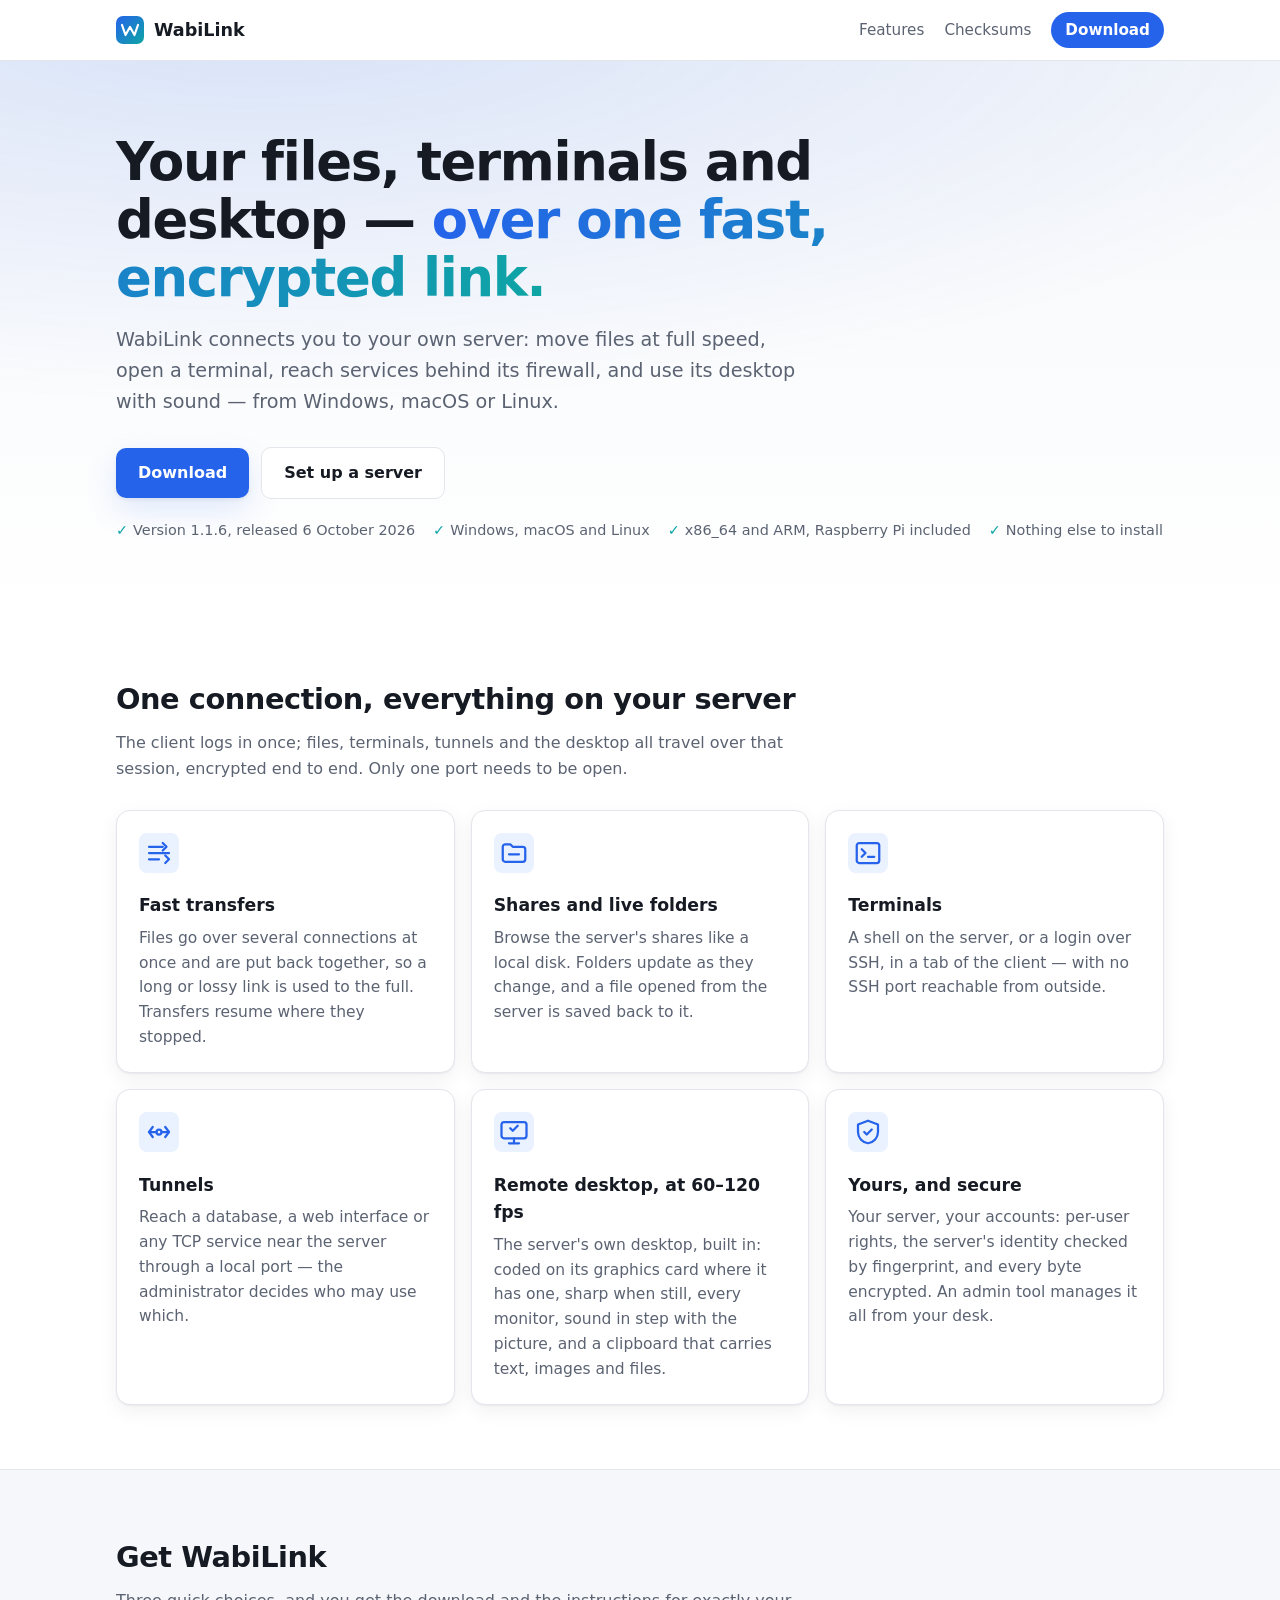
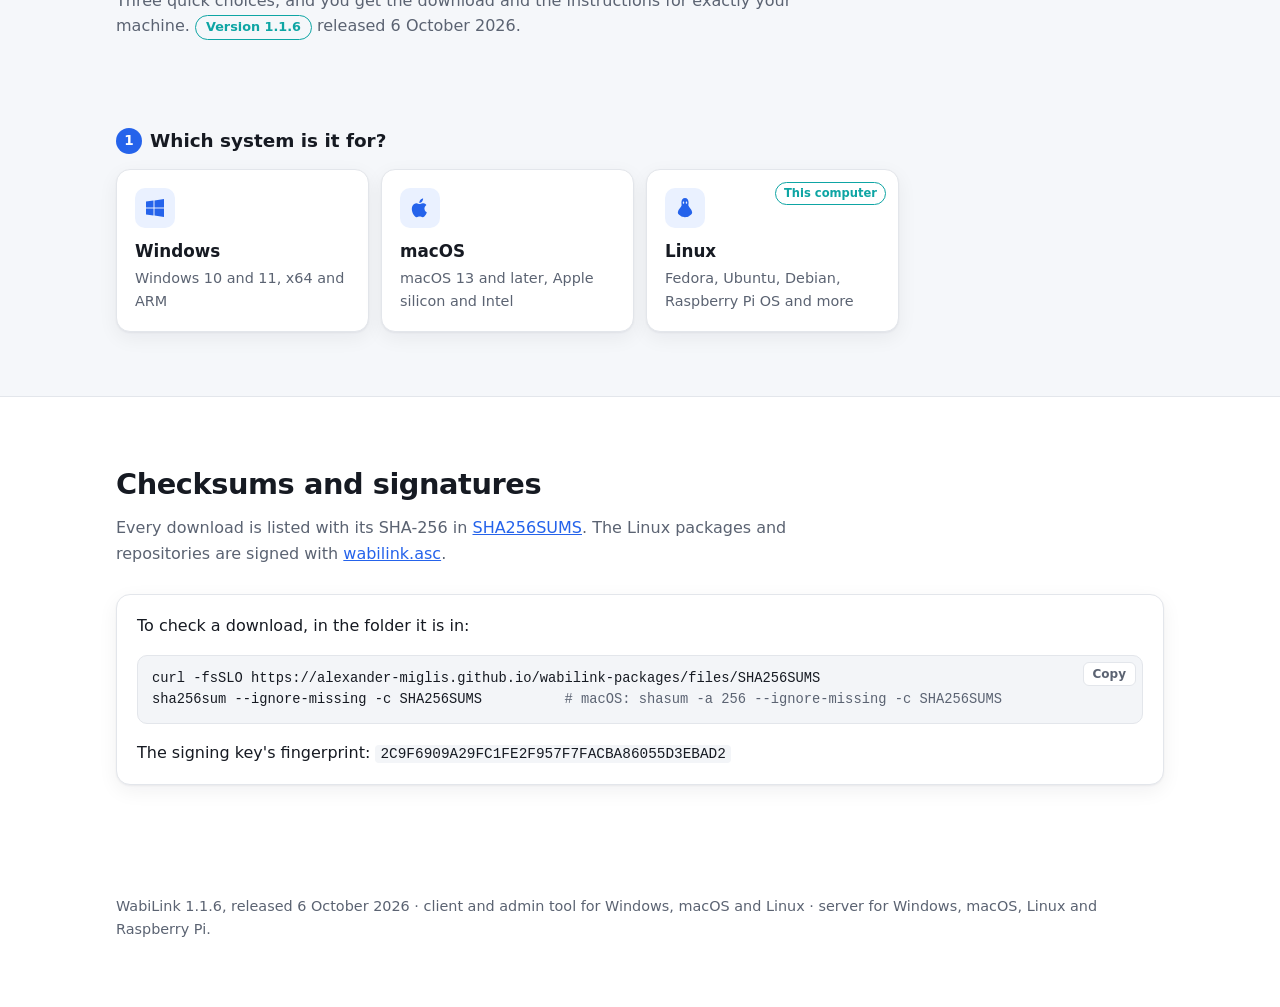
==== index.html @ 0d816e2f "wabilink-server 1.1.6" ====
<!doctype html>
<html lang="en">
<head>
<meta charset="utf-8">
<meta name="viewport" content="width=device-width, initial-scale=1">
<title>WabiLink</title>
<meta name="description" content="WabiLink: your files, terminals, tunnels and desktop, over one fast, encrypted connection. Client and server for Windows, macOS and Linux.">
<style>
  :root {
    --bg: #ffffff; --bg2: #f5f7fa; --fg: #161a22; --muted: #5b6372; --line: #e3e6eb;
    --card: #ffffff; --accent: #2563eb; --accent2: #0ea5a4; --accent-soft: #eaf1ff; --code: #f3f5f8; --off: #a3a9b4;
    --warn: #b45309; --warn-soft: #fff7e8;
    --shadow: 0 1px 2px rgba(16,24,40,.05), 0 6px 20px rgba(16,24,40,.06);
    --shadow-hi: 0 2px 4px rgba(16,24,40,.06), 0 12px 32px rgba(37,99,235,.14);
  }
  @media (prefers-color-scheme: dark) {
    :root:not([data-theme="light"]) {
      --bg: #0f1217; --bg2: #141820; --fg: #e8ebef; --muted: #98a1af; --line: #283039;
      --card: #171c24; --accent: #6ea2ff; --accent2: #3fd0c9; --accent-soft: #1a2638; --code: #1c222b; --off: #59616d;
      --warn: #f2b45a; --warn-soft: #2a2216;
      --shadow: 0 1px 2px rgba(0,0,0,.3), 0 6px 20px rgba(0,0,0,.25);
      --shadow-hi: 0 2px 4px rgba(0,0,0,.35), 0 12px 32px rgba(110,162,255,.16);
    }
  }
  :root[data-theme="dark"] {
    --bg: #0f1217; --bg2: #141820; --fg: #e8ebef; --muted: #98a1af; --line: #283039;
    --card: #171c24; --accent: #6ea2ff; --accent2: #3fd0c9; --accent-soft: #1a2638; --code: #1c222b; --off: #59616d;
    --warn: #f2b45a; --warn-soft: #2a2216;
    --shadow: 0 1px 2px rgba(0,0,0,.3), 0 6px 20px rgba(0,0,0,.25);
    --shadow-hi: 0 2px 4px rgba(0,0,0,.35), 0 12px 32px rgba(110,162,255,.16);
  }
  * { box-sizing: border-box; }
  [hidden] { display: none !important; }
  html { scroll-behavior: smooth; }
  body { background: var(--bg); color: var(--fg); margin: 0; font: 16px/1.6 system-ui, -apple-system, "Segoe UI", Roboto, sans-serif; }
  a { color: var(--accent); }
  .wrap { max-width: 1080px; margin: 0 auto; padding: 0 16px; }

  header.top { position: sticky; top: 0; z-index: 10; background: color-mix(in srgb, var(--bg) 88%, transparent); backdrop-filter: blur(10px); border-bottom: 1px solid var(--line); }
  header.top .wrap { display: flex; align-items: center; gap: 12px; height: 60px; }
  .brand { display: flex; align-items: center; gap: 10px; font-weight: 700; font-size: 1.1rem; color: var(--fg); text-decoration: none; }
  nav { margin-left: auto; display: flex; gap: 20px; font-size: .95rem; align-items: center; }
  nav a { color: var(--muted); text-decoration: none; }
  nav a:hover { color: var(--fg); }
  nav a.pill { color: #fff; background: var(--accent); padding: 6px 14px; border-radius: 999px; font-weight: 600; }

  .hero { padding: 72px 0 56px; background: radial-gradient(1200px 400px at 20% -10%, color-mix(in srgb, var(--accent) 14%, transparent), transparent), linear-gradient(180deg, var(--bg2), var(--bg)); }
  .hero h1 { font-size: clamp(2rem, 5vw, 3.3rem); line-height: 1.1; margin: 0 0 18px; letter-spacing: -0.025em; max-width: 800px; }
  .hero h1 em { font-style: normal; background: linear-gradient(90deg, var(--accent), var(--accent2)); -webkit-background-clip: text; background-clip: text; color: transparent; }
  .hero p.lead { font-size: 1.2rem; color: var(--muted); max-width: 680px; margin: 0 0 30px; }
  .cta { display: flex; flex-wrap: wrap; gap: 12px; align-items: center; }
  .button { display: inline-block; padding: 12px 22px; border-radius: 10px; font-weight: 600; text-decoration: none; border: 0; font-size: 1rem; cursor: pointer; }
  .button.primary { background: var(--accent); color: #fff; box-shadow: var(--shadow-hi); }
  .button.ghost { border: 1px solid var(--line); color: var(--fg); background: var(--card); }
  .meta { color: var(--muted); font-size: .9rem; margin-top: 20px; display: flex; flex-wrap: wrap; gap: 6px 18px; }
  .meta span::before { content: "✓ "; color: var(--accent2); font-weight: 700; }

  section { padding: 64px 0; }
  section h2 { font-size: 1.8rem; margin: 0 0 8px; letter-spacing: -0.015em; }
  section p.sub { color: var(--muted); margin: 0 0 28px; max-width: 720px; }

  .features { display: grid; grid-template-columns: repeat(auto-fill, minmax(min(300px, 100%), 1fr)); gap: 16px; }
  .feature { background: var(--card); border: 1px solid var(--line); border-radius: 14px; padding: 22px; box-shadow: var(--shadow); min-width: 0; }
  .feature svg { width: 30px; height: 30px; stroke: var(--accent); fill: none; stroke-width: 1.8; stroke-linecap: round; stroke-linejoin: round; padding: 5px; border-radius: 8px; background: var(--accent-soft); box-sizing: content-box; }
  .feature h3 { margin: 12px 0 6px; font-size: 1.08rem; }
  .feature p { margin: 0; color: var(--muted); font-size: .97rem; }

  /* ── the guide: choose, choose, choose, then the steps ── */
  #get { background: var(--bg2); border-top: 1px solid var(--line); border-bottom: 1px solid var(--line); }
  .crumbs { display: flex; flex-wrap: wrap; align-items: center; gap: 8px; margin: 0 0 22px; min-height: 36px; }
  .crumb { display: inline-flex; align-items: center; gap: 6px; padding: 6px 12px; border-radius: 999px; background: var(--card); border: 1px solid var(--line); font-size: .92rem; font-weight: 600; color: var(--fg); cursor: pointer; }
  .crumb:hover { border-color: var(--accent); }
  .crumb small { color: var(--muted); font-weight: 400; }
  .crumbs .sep { color: var(--off); }
  .crumbs .reset { margin-left: auto; font-size: .88rem; color: var(--muted); background: none; border: 0; cursor: pointer; text-decoration: underline; }

  .stage h3.ask { font-size: 1.15rem; margin: 0 0 14px; }
  .stage h3.ask .n { display: inline-grid; place-items: center; width: 26px; height: 26px; margin-right: 8px; border-radius: 50%; background: var(--accent); color: #fff; font-size: .85rem; vertical-align: 2px; }
  .choices { display: grid; grid-template-columns: repeat(auto-fill, minmax(min(220px, 100%), 1fr)); gap: 12px; }
  .choice { position: relative; text-align: left; background: var(--card); border: 1.5px solid var(--line); border-radius: 14px; padding: 18px; cursor: pointer; color: var(--fg); font: inherit; box-shadow: var(--shadow); transition: border-color .15s, box-shadow .15s, transform .15s; min-width: 0; }
  .choice:hover, .choice:focus-visible { border-color: var(--accent); box-shadow: var(--shadow-hi); transform: translateY(-1px); outline: none; }
  .choice .icon { width: 40px; height: 40px; display: grid; place-items: center; border-radius: 10px; background: var(--accent-soft); margin-bottom: 10px; }
  .choice .icon svg { width: 24px; height: 24px; fill: var(--accent); }
  .choice .icon svg.line { fill: none; stroke: var(--accent); stroke-width: 1.8; stroke-linecap: round; stroke-linejoin: round; }
  .choice .icon b { font-size: .95rem; color: var(--accent); letter-spacing: -.02em; }
  .choice strong { display: block; font-size: 1.05rem; }
  .choice span.d { display: block; color: var(--muted); font-size: .9rem; margin-top: 2px; }
  .choice .badge { position: absolute; top: 12px; right: 12px; font-size: .72rem; font-weight: 700; color: var(--accent2); border: 1px solid var(--accent2); border-radius: 999px; padding: 1px 8px; }

  .guide { display: none; }
  .guide.shown { display: block; }
  .guide > .head { display: flex; flex-wrap: wrap; align-items: baseline; gap: 6px 14px; margin: 0 0 6px; }
  .guide > .head h3 { font-size: 1.45rem; margin: 0; letter-spacing: -.01em; }
  .version { display: inline-block; font-size: .8rem; font-weight: 700; color: var(--accent2); border: 1px solid var(--accent2); border-radius: 999px; padding: 1px 10px; }
  .guide > p.intro { color: var(--muted); margin: 0 0 22px; max-width: 760px; }
  ol.steps { list-style: none; margin: 0; padding: 0; counter-reset: step; }
  ol.steps > li { position: relative; counter-increment: step; padding: 0 0 26px 52px; min-width: 0; }
  ol.steps > li::before { content: counter(step); position: absolute; left: 0; top: 0; width: 34px; height: 34px; border-radius: 50%; display: grid; place-items: center; font-weight: 700; color: var(--accent); background: var(--card); border: 2px solid var(--accent); }
  ol.steps > li::after { content: ""; position: absolute; left: 16px; top: 38px; bottom: 4px; width: 2px; background: var(--line); }
  ol.steps > li:last-child::after { display: none; }
  ol.steps h4 { margin: 4px 0 6px; font-size: 1.07rem; }
  ol.steps p { margin: 6px 0; }
  ol.steps ul { margin: 6px 0; padding-left: 20px; }
  ol.steps .optional { font-size: .78rem; font-weight: 600; color: var(--muted); border: 1px solid var(--line); border-radius: 999px; padding: 1px 8px; margin-left: 6px; vertical-align: 2px; }
  .card { background: var(--card); border: 1px solid var(--line); border-radius: 14px; padding: 18px 20px; box-shadow: var(--shadow); min-width: 0; }

  .buttons { display: flex; flex-wrap: wrap; gap: 8px; margin: 10px 0 4px; }
  .dl { display: inline-flex; align-items: baseline; gap: 6px; padding: 9px 16px; border-radius: 10px; background: var(--accent); border: 1px solid var(--accent); color: #fff; text-decoration: none; font-size: .95rem; font-weight: 600; }
  .dl::before { content: "↓"; font-weight: 700; }
  .dl:hover { filter: brightness(1.08); }
  .dl small { font-weight: 400; opacity: .85; }
  .dl.off { background: none; border-color: var(--line); color: var(--off); cursor: default; }
  .dl.off::before { content: ""; }
  .dl.off:hover { filter: none; }

  .codebox { position: relative; }
  pre { background: var(--code); border: 1px solid var(--line); border-radius: 10px; padding: 12px 14px; padding-right: 64px; overflow-x: auto; font-size: .86rem; line-height: 1.55; margin: 8px 0; }
  pre .c { color: var(--muted); }
  .copy { position: absolute; top: 7px; right: 7px; font: 600 .75rem system-ui, sans-serif; padding: 4px 9px; border-radius: 6px; border: 1px solid var(--line); background: var(--card); color: var(--muted); cursor: pointer; }
  .copy:hover { color: var(--fg); border-color: var(--accent); }
  code { font-family: ui-monospace, "Cascadia Mono", Menlo, Consolas, monospace; }
  p code, li code, td code { background: var(--code); padding: 1px 5px; border-radius: 4px; font-size: .9em; }
  .tip, .warn { border-radius: 10px; padding: 10px 14px; font-size: .93rem; margin: 10px 0; }
  .tip { background: var(--accent-soft); border: 1px solid color-mix(in srgb, var(--accent) 30%, transparent); }
  .warn { background: var(--warn-soft); border: 1px solid color-mix(in srgb, var(--warn) 35%, transparent); }
  .warn strong { color: var(--warn); }
  details { margin: 10px 0; border: 1px solid var(--line); border-radius: 10px; padding: 8px 14px; background: var(--card); }
  details[open] { padding-bottom: 12px; }
  summary { cursor: pointer; font-weight: 600; }
  .kbd { font: 600 .82em system-ui, sans-serif; border: 1px solid var(--line); border-bottom-width: 2px; border-radius: 5px; padding: 0 5px; background: var(--card); }
  .after { display: grid; grid-template-columns: repeat(auto-fit, minmax(min(280px, 100%), 1fr)); gap: 14px; margin-top: 8px; }
  .after h4 { margin: 0 0 6px; }

  footer { padding: 32px 0 52px; color: var(--muted); font-size: .9rem; }
  footer code { word-break: break-all; }
  @media (max-width: 640px) {
    nav a:not(.pill) { display: none; }
    .hero { padding: 44px 0 36px; }
    section { padding: 44px 0; }
    ol.steps > li { padding-left: 44px; }
  }
</style>
</head>
<body>

<header class="top">
  <div class="wrap">
    <a class="brand" href="#">
      <svg width="28" height="28" viewBox="0 0 28 28" aria-hidden="true"><defs><linearGradient id="g" x1="0" y1="0" x2="1" y2="1"><stop offset="0" stop-color="#2563eb"/><stop offset="1" stop-color="#0ea5a4"/></linearGradient></defs><rect width="28" height="28" rx="7" fill="url(#g)"/><path d="M6 9l3.5 10L14 11l4.5 8L22 9" fill="none" stroke="#fff" stroke-width="2.2" stroke-linecap="round" stroke-linejoin="round"/></svg>
      WabiLink
    </a>
    <nav>
      <a href="#features">Features</a>
      <a href="#verify">Checksums</a>
      <a class="pill" href="#get">Download</a>
    </nav>
  </div>
</header>

<div class="hero">
  <div class="wrap">
    <h1>Your files, terminals and desktop &mdash; <em>over one fast, encrypted link.</em></h1>
    <p class="lead">WabiLink connects you to your own server: move files at full speed, open a terminal,
      reach services behind its firewall, and use its desktop with sound &mdash; from Windows, macOS or Linux.</p>
    <div class="cta">
      <a class="button primary" href="#get" id="hero-get">Download</a>
      <a class="button ghost" href="#get" data-pick-role="server">Set up a server</a>
    </div>
    <p class="meta"><span>Version 1.1.6, released 6 October 2026</span><span>Windows, macOS and Linux</span><span>x86_64 and ARM, Raspberry Pi included</span><span>Nothing else to install</span></p>
  </div>
</div>

<section id="features">
  <div class="wrap">
    <h2>One connection, everything on your server</h2>
    <p class="sub">The client logs in once; files, terminals, tunnels and the desktop all travel over that
      session, encrypted end to end. Only one port needs to be open.</p>
    <div class="features">
      <div class="feature">
        <svg viewBox="0 0 24 24"><path d="M4 7h11M4 12h16M4 17h8"/><path d="M15 4l3 3-3 3M17 14l3 3-3 3"/></svg>
        <h3>Fast transfers</h3>
        <p>Files go over several connections at once and are put back together, so a long or lossy link is
          used to the full. Transfers resume where they stopped.</p>
      </div>
      <div class="feature">
        <svg viewBox="0 0 24 24"><path d="M3 7a2 2 0 0 1 2-2h4l2 2h8a2 2 0 0 1 2 2v8a2 2 0 0 1-2 2H5a2 2 0 0 1-2-2z"/><path d="M8 13h8"/></svg>
        <h3>Shares and live folders</h3>
        <p>Browse the server's shares like a local disk. Folders update as they change, and a file opened from
          the server is saved back to it.</p>
      </div>
      <div class="feature">
        <svg viewBox="0 0 24 24"><rect x="3" y="4" width="18" height="16" rx="2"/><path d="M7 9l3 3-3 3M12 15h5"/></svg>
        <h3>Terminals</h3>
        <p>A shell on the server, or a login over SSH, in a tab of the client &mdash; with no SSH port reachable from
          outside.</p>
      </div>
      <div class="feature">
        <svg viewBox="0 0 24 24"><path d="M4 12h6M14 12h6"/><circle cx="12" cy="12" r="2"/><path d="M7 8l-3 4 3 4M17 8l3 4-3 4"/></svg>
        <h3>Tunnels</h3>
        <p>Reach a database, a web interface or any TCP service near the server through a local port &mdash; the
          administrator decides who may use which.</p>
      </div>
      <div class="feature">
        <svg viewBox="0 0 24 24"><rect x="2" y="4" width="20" height="13" rx="2"/><path d="M8 21h8M12 17v4"/><path d="M9 9l2 2 4-4"/></svg>
        <h3>Remote desktop, at 60&ndash;120 fps</h3>
        <p>The server's own desktop, built in: coded on its graphics card where it has one, sharp when still,
          every monitor, sound in step with the picture, and a clipboard that carries text, images and files.</p>
      </div>
      <div class="feature">
        <svg viewBox="0 0 24 24"><path d="M12 3l8 3v6c0 4.5-3.4 8.3-8 9-4.6-.7-8-4.5-8-9V6z"/><path d="M9 12l2 2 4-4"/></svg>
        <h3>Yours, and secure</h3>
        <p>Your server, your accounts: per-user rights, the server's identity checked by fingerprint, and every
          byte encrypted. An admin tool manages it all from your desk.</p>
      </div>
    </div>
  </div>
</section>

<section id="get">
  <div class="wrap">
    <h2>Get WabiLink</h2>
    <p class="sub">Three quick choices, and you get the download and the instructions for exactly your machine.
      <span class="version">Version 1.1.6</span> released 6 October 2026.</p>

    <div class="crumbs" id="crumbs" aria-live="polite"></div>

    <!-- 1 · the system -->
    <div class="stage" id="stage-os">
      <h3 class="ask"><span class="n">1</span>Which system is it for?</h3>
      <div class="choices">
        <button class="choice" data-os="windows">
          <span class="icon"><svg viewBox="0 0 24 24" aria-hidden="true"><path d="M3 5.5l7.5-1v7H3zM11.5 4.4L21 3v8.5h-9.5zM3 12.5h7.5v7l-7.5-1zM11.5 12.5H21V21l-9.5-1.4z"/></svg></span>
          <strong>Windows</strong><span class="d">Windows 10 and 11, x64 and ARM</span>
        </button>
        <button class="choice" data-os="macos">
          <span class="icon"><svg viewBox="0 0 24 24" aria-hidden="true"><path d="M16.4 12.6c0-2.4 2-3.5 2-3.6-1.1-1.6-2.8-1.8-3.4-1.8-1.4-.2-2.8.9-3.5.9s-1.8-.8-3-.8C6.9 7.3 5.4 8.2 4.6 9.7c-1.6 2.8-.4 7 1.2 9.3.8 1.1 1.7 2.4 2.9 2.3 1.2 0 1.6-.7 3-.7s1.8.7 3 .7c1.3 0 2.1-1.1 2.8-2.3.9-1.3 1.3-2.6 1.3-2.6s-2.4-1-2.4-3.8zM14.1 5.6c.6-.8 1.1-1.9 1-3-.9 0-2.1.6-2.7 1.4-.6.7-1.1 1.8-1 2.9 1 .1 2.1-.5 2.7-1.3z"/></svg></span>
          <strong>macOS</strong><span class="d">macOS 13 and later, Apple silicon and Intel</span>
        </button>
        <button class="choice" data-os="linux">
          <span class="icon"><svg viewBox="0 0 24 24" aria-hidden="true"><path d="M12 2c-2.2 0-3.6 1.9-3.6 4.6 0 1.4.4 2.3.1 3.2-.5 1.4-3.2 3.6-3.6 6.3-.2 1.4.5 2.3 1.2 2.6.8.3 1.3.9 2.1 1.6.9.8 2.2.9 3.8.9s2.9-.1 3.8-.9c.8-.7 1.3-1.3 2.1-1.6.7-.3 1.4-1.2 1.2-2.6-.4-2.7-3.1-4.9-3.6-6.3-.3-.9.1-1.8.1-3.2C15.6 3.9 14.2 2 12 2zm-1.5 3.6c.4 0 .7.5.7 1.1s-.3 1.1-.7 1.1-.7-.5-.7-1.1.3-1.1.7-1.1zm3 0c.4 0 .7.5.7 1.1s-.3 1.1-.7 1.1-.7-.5-.7-1.1.3-1.1.7-1.1z"/></svg></span>
          <strong>Linux</strong><span class="d">Fedora, Ubuntu, Debian, Raspberry Pi OS and more</span>
        </button>
      </div>
    </div>

    <!-- 2 · the distribution (Linux) -->
    <div class="stage" id="stage-distro" hidden>
      <h3 class="ask"><span class="n">2</span>Which distribution?</h3>
      <div class="choices">
        <button class="choice" data-distro="fedora"><span class="icon"><b>Fe</b></span><strong>Fedora</strong><span class="d">Current releases</span></button>
        <button class="choice" data-distro="rhel"><span class="icon"><b>EL</b></span><strong>RHEL, Rocky, AlmaLinux</strong><span class="d">9 and 10</span></button>
        <button class="choice" data-distro="ubuntu"><span class="icon"><b>Ub</b></span><strong>Ubuntu</strong><span class="d">24.04 and later</span></button>
        <button class="choice" data-distro="debian"><span class="icon"><b>De</b></span><strong>Debian</strong><span class="d">12 and later</span></button>
        <button class="choice" data-distro="raspi"><span class="icon"><b>Pi</b></span><strong>Raspberry Pi OS</strong><span class="d">12 and later, 64- or 32-bit</span></button>
        <button class="choice" data-distro="arch"><span class="icon"><b>Ar</b></span><strong>Arch Linux</strong><span class="d">And Manjaro, EndeavourOS</span></button>
        <button class="choice" data-distro="opensuse"><span class="icon"><b>Su</b></span><strong>openSUSE</strong><span class="d">Tumbleweed, Leap</span></button>
        <button class="choice" data-distro="other"><span class="icon"><b>&hellip;</b></span><strong>Something else</strong><span class="d">Any with glibc, OpenSSL 3 and systemd</span></button>
      </div>
    </div>

    <!-- 3 · what for -->
    <div class="stage" id="stage-role" hidden>
      <h3 class="ask"><span class="n" id="role-n">2</span>What do you want to install?</h3>
      <div class="choices">
        <button class="choice" data-role="client">
          <span class="icon"><svg class="line" viewBox="0 0 24 24"><rect x="3" y="4" width="18" height="12" rx="2"/><path d="M8 20h8M12 16v4"/></svg></span>
          <strong>WabiLink</strong><span class="d">The app: connect to a server for files, terminals, tunnels and its desktop</span>
        </button>
        <button class="choice" data-role="server">
          <span class="icon"><svg class="line" viewBox="0 0 24 24"><rect x="4" y="3" width="16" height="7" rx="1.5"/><rect x="4" y="14" width="16" height="7" rx="1.5"/><path d="M8 6.5h.01M8 17.5h.01"/></svg></span>
          <strong>Server</strong><span class="d">Run on the machine you want to reach, as a service that starts at boot</span>
        </button>
        <button class="choice" data-role="admin">
          <span class="icon"><svg class="line" viewBox="0 0 24 24"><circle cx="12" cy="12" r="3"/><path d="M19.4 15a1.7 1.7 0 0 0 .3 1.8l.1.1a2 2 0 1 1-2.8 2.8l-.1-.1a1.7 1.7 0 0 0-1.8-.3 1.7 1.7 0 0 0-1 1.5V21a2 2 0 1 1-4 0v-.1a1.7 1.7 0 0 0-1.1-1.5 1.7 1.7 0 0 0-1.8.3l-.1.1a2 2 0 1 1-2.8-2.8l.1-.1a1.7 1.7 0 0 0 .3-1.8 1.7 1.7 0 0 0-1.5-1H3a2 2 0 1 1 0-4h.1a1.7 1.7 0 0 0 1.5-1.1 1.7 1.7 0 0 0-.3-1.8l-.1-.1a2 2 0 1 1 2.8-2.8l.1.1a1.7 1.7 0 0 0 1.8.3H9a1.7 1.7 0 0 0 1-1.5V3a2 2 0 1 1 4 0v.1a1.7 1.7 0 0 0 1 1.5 1.7 1.7 0 0 0 1.8-.3l.1-.1a2 2 0 1 1 2.8 2.8l-.1.1a1.7 1.7 0 0 0-.3 1.8V9a1.7 1.7 0 0 0 1.5 1H21a2 2 0 1 1 0 4h-.1a1.7 1.7 0 0 0-1.5 1z"/></svg></span>
          <strong>Admin tool</strong><span class="d">Manage a server's users, shares and settings from your desk</span>
        </button>
      </div>
    </div>

    <!-- ═══════════════════════ the guides ═══════════════════════ -->

    <!-- Windows · client -->
    <div class="guide" data-guide="windows/client">
      <div class="head"><h3>WabiLink for Windows</h3><span class="version">Version 1.1.6</span></div>
      <p class="intro">The app you connect with. It comes with everything it needs: no installer, nothing else to set up.</p>
      <ol class="steps">
        <li><h4>Download it</h4>
          <p>Most PCs are <strong>x64</strong>; take <strong>ARM64</strong> for a Snapdragon laptop or a Surface Pro X.</p>
          <div class="buttons"><a class="dl" href="files/wabilink-client-1.1.6-windows-x64.zip">x64 <small>1.1.6 · 74 MB</small></a> <a class="dl" href="files/wabilink-client-1.1.6-windows-arm64.zip">ARM64 <small>1.1.6 · 72 MB</small></a></div>
        </li>
        <li><h4>Unpack it</h4>
          <p>Right-click the downloaded <code>.zip</code> &rarr; <strong>Extract All&hellip;</strong>, and choose where it should
            live, for example <code>C:\Users\you\Apps</code>. Then open the <code>wabilink-client</code> folder and run
            <strong>WabiLink.exe</strong>.</p>
          <p>Right-click <strong>WabiLink.exe</strong> &rarr; <strong>Pin to Start</strong> to find it again.</p>
          <div class="warn"><strong>Windows protected your PC?</strong> WabiLink is not yet known to SmartScreen. Click
            <strong>More info</strong> &rarr; <strong>Run anyway</strong>. It asks only the first time.</div>
        </li>
        <li><h4>Connect</h4>
          <p>Click <strong>New profile</strong> and fill in the server's address (port <code>8009</code>), your account and
            password. The first time, WabiLink shows the server's fingerprint: compare it with what the server's
            administrator got from <code>wabilink-server identity</code>, and accept it.</p>
        </li>
        <li><h4>Video for the remote desktop <span class="optional">optional</span></h4>
          <p>The server's desktop is decoded on your graphics card with Windows' own decoders. For HEVC install
            Microsoft's <strong>HEVC Video Extensions</strong>, and on Windows 10 the free <strong>AV1 Video Extension</strong>,
            from the Microsoft Store. Without them, WabiLink picks a codec you do have.</p>
        </li>
      </ol>
      <div class="after">
        <div class="card"><h4>Updating</h4><p>Close WabiLink, unpack the new <code>.zip</code> over the old folder, and start it again. Your profiles are kept.</p></div>
        <div class="card"><h4>Removing</h4><p>Delete the folder. Profiles and settings are in <code>%LOCALAPPDATA%\WabiLink</code>.</p></div>
      </div>
    </div>

    <!-- Windows · admin -->
    <div class="guide" data-guide="windows/admin">
      <div class="head"><h3>WabiLink Admin for Windows</h3><span class="version">Version 1.1.6</span></div>
      <p class="intro">Manages a WabiLink server from your desk: users and their rights, shares, the remote desktop, and the server's settings.</p>
      <ol class="steps">
        <li><h4>Download it</h4>
          <p>Most PCs are <strong>x64</strong>; take <strong>ARM64</strong> for an ARM laptop.</p>
          <div class="buttons"><a class="dl" href="files/wabilink-admin-1.1.6-windows-x64.zip">x64 <small>1.1.6 · 72 MB</small></a> <a class="dl" href="files/wabilink-admin-1.1.6-windows-arm64.zip">ARM64 <small>1.1.6 · 70 MB</small></a></div>
        </li>
        <li><h4>Unpack it and start it</h4>
          <p>Right-click the <code>.zip</code> &rarr; <strong>Extract All&hellip;</strong>, open the <code>wabilink-admin</code>
            folder and run <strong>WabiLink Admin.exe</strong>. If SmartScreen warns: <strong>More info</strong> &rarr; <strong>Run anyway</strong>.</p>
        </li>
        <li><h4>Log in to a server</h4>
          <p>Use the server's address and its admin port, <code>8010</code>, with an <strong>administrator</strong> account &mdash;
            one created with <code>user add NAME --admin</code> on the server.</p>
          <div class="tip">The admin port should be open only to where you administer from. If you cannot reach it, check
            the server's firewall for TCP <code>8010</code>.</div>
        </li>
      </ol>
    </div>

    <!-- Windows · server -->
    <div class="guide" data-guide="windows/server">
      <div class="head"><h3>WabiLink Server for Windows</h3><span class="version">Version 1.1.6</span></div>
      <p class="intro">Runs as a Windows service: it starts with Windows, restarts if it stops, and shows this PC's own desktop to the people you allow.</p>
      <ol class="steps">
        <li><h4>Download it</h4>
          <div class="buttons"><a class="dl" href="files/wabilink-server-1.1.6-windows-x64.zip">x64 <small>1.1.6 · 37 MB</small></a> <a class="dl" href="files/wabilink-server-1.1.6-windows-arm64.zip">ARM64 <small>1.1.6 · 35 MB</small></a></div>
        </li>
        <li><h4>Unpack it where it will stay</h4>
          <p>The service runs from this folder, so put it somewhere permanent. Open <strong>PowerShell as administrator</strong>
            (<span class="kbd">Win</span>+<span class="kbd">X</span> &rarr; <strong>Terminal (Admin)</strong>) and run:</p>
          <pre><code>Get-Item $HOME\Downloads\wabilink-server-*-windows-*.zip | Unblock-File
Expand-Archive -Path $HOME\Downloads\wabilink-server-*-windows-*.zip -DestinationPath "C:\Program Files\WabiLink"
cd "C:\Program Files\WabiLink\wabilink-server"</code></pre>
        </li>
        <li><h4>Install and start the service</h4>
          <pre><code>.\wabilink-service install --start</code></pre>
          <p>It runs as LocalSystem; its data and logs are in <code>C:\ProgramData\WabiLink\Server</code>.
            <code>.\wabilink-service status</code> says whether it is running.</p>
        </li>
        <li><h4>Add yourself and a share</h4>
          <pre><code>.\wabilink-service user add $env:USERNAME --admin          <span class="c"># asks for a password, twice</span>
.\wabilink-service share add $env:USERNAME Files C:\Users\Public
.\wabilink-service identity                       <span class="c"># the fingerprint clients will be shown</span></code></pre>
          <p>Your WabiLink account is named as your Windows account, with a password of its own; <strong>Files</strong> is the PC's
            Public folder. Write down the fingerprint: you will compare it the first time you connect.</p>
        </li>
        <li><h4>Open the firewall</h4>
          <p>Clients connect on <code>8009</code>; the admin tool on <code>8010</code>, which this opens to your local network only:</p>
          <pre><code>New-NetFirewallRule -DisplayName "WabiLink" -Direction Inbound -Protocol TCP -LocalPort 8009 -Action Allow
New-NetFirewallRule -DisplayName "WabiLink Admin" -Direction Inbound -Protocol TCP -LocalPort 8010 -RemoteAddress LocalSubnet -Action Allow</code></pre>
        </li>
        <li><h4>This PC's desktop <span class="optional">optional</span></h4>
          <p>Let users see and use this PC's screen from WabiLink, in their session:</p>
          <pre><code>.\wabilink-service config set desktop-enabled yes
.\wabilink-service user desktop $env:USERNAME yes</code></pre>
          <p>That is all on Windows: with nobody logged in, the viewer shows the login screen. With a graphics card,
            the screen is coded on it.</p>
        </li>
      </ol>
      <div class="after">
        <div class="card"><h4>Updating</h4>
          <pre><code>.\wabilink-service stop
Expand-Archive -Path $HOME\Downloads\wabilink-server-*-windows-*.zip -DestinationPath "C:\Program Files\WabiLink" -Force
.\wabilink-service start</code></pre></div>
        <div class="card"><h4>Removing</h4>
          <pre><code>.\wabilink-service uninstall</code></pre>
          <p>The data in <code>C:\ProgramData\WabiLink\Server</code> is kept; delete it too to remove everything.</p></div>
      </div>
    </div>

    <!-- macOS · client -->
    <div class="guide" data-guide="macos/client">
      <div class="head"><h3>WabiLink for macOS</h3><span class="version">Version 1.1.6</span></div>
      <p class="intro">The app you connect with. One command downloads the right version for your Mac and puts it in Applications.</p>
      <div class="tip"><strong>You need:</strong> macOS 13 (Ventura) or later, and an administrator account on the Mac (the one you set it up with usually is).</div>
      <ol class="steps">
        <li><h4>Open Terminal</h4>
          <p>Press <span class="kbd">⌘</span>+<span class="kbd">Space</span>, type <strong>Terminal</strong> and press <span class="kbd">Return</span>.</p>
        </li>
        <li><h4>Copy this, paste it into Terminal, and press Return</h4>
          <pre><code>curl -fsSL https://alexander-miglis.github.io/wabilink-packages/install-macos.sh | bash -s client</code></pre>
          <p>It finds out whether your Mac has Apple silicon or Intel, downloads the newest WabiLink for it, checks it, and puts
            <strong>WabiLink</strong> in Applications. It says when it is done.</p>
        </li>
        <li><h4>Open WabiLink</h4>
          <p>Open <strong>Applications</strong> in Finder (or Launchpad) and double-click <strong>WabiLink</strong>.</p>
        </li>
        <li><h4>Connect</h4>
          <p>Click <strong>New profile</strong>: the server's address (port <code>8009</code>), your account and password. The first
            time, WabiLink shows the server's fingerprint: compare it with what the server's administrator got from
            <code>wabilink-server identity</code>, and accept it.</p>
        </li>
        <li><h4>AV1 video <span class="optional">optional</span></h4>
          <p>H.264 and HEVC are decoded by macOS itself. For AV1, the best codec for a slow link, install dav1d with
            <a href="https://brew.sh">Homebrew</a>:</p>
          <pre><code>brew install dav1d</code></pre>
        </li>
      </ol>
      <details><summary>Or download it yourself</summary>
        <p>Apple silicon (M1 and later) or Intel: Apple menu &rarr; <strong>About This Mac</strong>.</p>
        <div class="buttons"><a class="dl" href="files/wabilink-client-1.1.6-macos-arm64.zip">Apple silicon <small>1.1.6 · 48 MB</small></a> <a class="dl" href="files/wabilink-client-1.1.6-macos-x64.zip">Intel <small>1.1.6 · 50 MB</small></a></div>
        <p>Open the <code>.zip</code> (Safari may already have) and drag <strong>WabiLink</strong> into Applications. The first time,
          Control-click it &rarr; <strong>Open</strong> &rarr; <strong>Open</strong>; on macOS 15 and later, open it, then System Settings
          &rarr; <strong>Privacy &amp; Security</strong> &rarr; <strong>Open Anyway</strong>.</p>
      </details>
      <div class="after">
        <div class="card"><h4>Updating</h4><p>Quit WabiLink and paste the same command again. Your profiles are kept.</p>
          <pre><code>curl -fsSL https://alexander-miglis.github.io/wabilink-packages/install-macos.sh | bash -s client</code></pre></div>
        <div class="card"><h4>Removing</h4><p>Drag WabiLink from Applications to the Bin. Settings are in <code>~/Library/Application Support/WabiLink</code>.</p></div>
      </div>
    </div>

    <!-- macOS · admin -->
    <div class="guide" data-guide="macos/admin">
      <div class="head"><h3>WabiLink Admin for macOS</h3><span class="version">Version 1.1.6</span></div>
      <p class="intro">Manages a WabiLink server's users, shares and settings.</p>
      <div class="tip"><strong>You need:</strong> macOS 13 (Ventura) or later, and an administrator account on the Mac.</div>
      <ol class="steps">
        <li><h4>Open Terminal</h4>
          <p>Press <span class="kbd">⌘</span>+<span class="kbd">Space</span>, type <strong>Terminal</strong> and press <span class="kbd">Return</span>.</p>
        </li>
        <li><h4>Copy this, paste it into Terminal, and press Return</h4>
          <pre><code>curl -fsSL https://alexander-miglis.github.io/wabilink-packages/install-macos.sh | bash -s admin</code></pre>
          <p><strong>WabiLink Admin</strong> is then in Applications.</p>
        </li>
        <li><h4>Log in to a server</h4>
          <p>The server's address and admin port, <code>8010</code>, with an administrator account (<code>user add NAME --admin</code> on the server).</p>
        </li>
      </ol>
      <details><summary>Or download it yourself</summary>
        <div class="buttons"><a class="dl" href="files/wabilink-admin-1.1.6-macos-arm64.zip">Apple silicon <small>1.1.6 · 46 MB</small></a> <a class="dl" href="files/wabilink-admin-1.1.6-macos-x64.zip">Intel <small>1.1.6 · 48 MB</small></a></div>
        <p>Drag <strong>WabiLink Admin</strong> into Applications. The first time, Control-click it &rarr; <strong>Open</strong> &rarr;
          <strong>Open</strong> (on macOS 15: Privacy &amp; Security &rarr; <strong>Open Anyway</strong>).</p>
      </details>
    </div>

    <!-- macOS · server -->
    <div class="guide" data-guide="macos/server">
      <div class="head"><h3>WabiLink Server for macOS</h3><span class="version">Version 1.1.6</span></div>
      <p class="intro">Runs as a service: it starts when the Mac starts, before anyone logs in, and restarts if it stops. Copy each
        box into Terminal as it is - nothing in them needs changing.</p>
      <div class="tip"><strong>You need:</strong>
        <ul style="margin:6px 0 0">
          <li>macOS 13 (Ventura) or later, Apple silicon or Intel;</li>
          <li>an administrator account on the Mac: <code>sudo</code> asks for its password. Nothing shows as you type it - type it
            and press <span class="kbd">Return</span>;</li>
          <li>for others to reach it, the Mac on and awake: System Settings &rarr; <strong>Energy</strong> (or <strong>Battery</strong>
            &rarr; <strong>Options</strong>) &rarr; <strong>Prevent automatic sleeping when the display is off</strong>.</li>
        </ul>
      </div>
      <ol class="steps">
        <li><h4>Open Terminal</h4>
          <p>Press <span class="kbd">⌘</span>+<span class="kbd">Space</span>, type <strong>Terminal</strong> and press <span class="kbd">Return</span>.</p>
        </li>
        <li><h4>Install the server</h4>
          <pre><code>curl -fsSL https://alexander-miglis.github.io/wabilink-packages/install-macos.sh | sudo bash</code></pre>
          <p>It downloads the newest server for your Mac, checks it, installs it in <code>/usr/local/wabilink-server</code>, and starts it
            as a service. It ends with <em>"&hellip; is installed, running, and starts at every boot."</em></p>
        </li>
        <li><h4>Make yourself an account</h4>
          <p>Your WabiLink account, named as your Mac account, and an administrator. It asks for a password for it, twice - one for
            WabiLink, which may be different from the Mac's:</p>
          <pre><code>sudo wabilink-server user add "$USER" --admin</code></pre>
        </li>
        <li><h4>Share a folder</h4>
          <p>The Mac's shared folder, as <strong>Files</strong>:</p>
          <pre><code>sudo wabilink-server share add "$USER" Files /Users/Shared</code></pre>
          <details><summary>Sharing your Documents, Desktop or Downloads instead</summary>
            <p>macOS protects those folders: the server may read them only once allowed. System Settings &rarr;
              <strong>Privacy &amp; Security</strong> &rarr; <strong>Full Disk Access</strong> &rarr; <strong>+</strong>, press
              <span class="kbd">⌘</span>+<span class="kbd">Shift</span>+<span class="kbd">G</span>, paste
              <code>/usr/local/wabilink-server/wabilink-server</code>, and turn it on. Then, for example:</p>
            <pre><code>sudo wabilink-server share add "$USER" Documents "$HOME/Documents"</code></pre>
          </details>
        </li>
        <li><h4>Note the server's fingerprint</h4>
          <pre><code>sudo wabilink-server identity</code></pre>
          <p>The app shows it the first time it connects: it should be the same.</p>
        </li>
        <li><h4>Let other computers in</h4>
          <p>Only if the Mac's firewall is on (System Settings &rarr; <strong>Network</strong> &rarr; <strong>Firewall</strong>):
            <strong>Options&hellip;</strong> &rarr; <strong>+</strong>, <span class="kbd">⌘</span>+<span class="kbd">Shift</span>+<span class="kbd">G</span>,
            paste <code>/usr/local/wabilink-server/wabilink-server</code>, and set it to <strong>Allow incoming connections</strong>.</p>
          <p>Other computers connect to this Mac's address, which this shows:</p>
          <pre><code>ipconfig getifaddr en0 || ipconfig getifaddr en1</code></pre>
        </li>
        <li><h4>This Mac's desktop <span class="optional">optional</span></h4>
          <pre><code>sudo wabilink-server config set desktop-enabled yes
sudo wabilink-server user desktop "$USER" yes</code></pre>
          <p>Then allow it twice, once, in System Settings &rarr; <strong>Privacy &amp; Security</strong> - in each, <strong>+</strong>,
            <span class="kbd">⌘</span>+<span class="kbd">Shift</span>+<span class="kbd">G</span>, paste
            <code>/usr/local/wabilink-server/wabilink-server</code>, and turn it on:</p>
          <ul>
            <li><strong>Screen &amp; System Audio Recording</strong> &mdash; to show the screen;</li>
            <li><strong>Accessibility</strong> &mdash; for the keyboard and the pointer.</li>
          </ul>
          <p>macOS may ask by itself the first time someone connects. After an update it may need turning on again.</p>
        </li>
      </ol>
      <div class="after">
        <div class="card"><h4>Updating</h4><p>The same command again: the newest version, the accounts and shares kept.</p>
          <pre><code>curl -fsSL https://alexander-miglis.github.io/wabilink-packages/install-macos.sh | sudo bash</code></pre></div>
        <div class="card"><h4>Is it running?</h4>
          <pre><code>sudo launchctl print system/com.wabilink.server | grep state
tail -n 20 /Library/Logs/WabiLink/server.log</code></pre></div>
        <div class="card"><h4>Removing</h4>
          <pre><code>sudo wabilink-server uninstall-launchd
sudo rm -rf /usr/local/wabilink-server /usr/local/bin/wabilink-server</code></pre>
          <p>The accounts and settings stay in <code>/Library/Application Support/WabiLink</code>; delete that too to remove everything.</p></div>
      </div>
    </div>

    <!-- Linux · client -->
    <div class="guide" data-guide="linux/client">
      <div class="head"><h3>WabiLink for <span data-distro-name>Linux</span></h3><span class="version">Version 1.1.6</span></div>
      <p class="intro">The app you connect with. It brings its own runtime; the system provides fonts, the display and, optionally, video decoders and sound.</p>
      <ol class="steps">
        <li><h4>Install what it uses from the system</h4>
          <div data-only="fedora">
            <pre><code>sudo dnf install fontconfig libICE libSM libdav1d libavcodec-free pulseaudio-utils</code></pre>
          </div>
          <div data-only="rhel">
            <p>The video decoders come from EPEL:</p>
            <pre><code>sudo dnf install epel-release
sudo dnf install fontconfig libICE libSM libdav1d pulseaudio-utils</code></pre>
          </div>
          <div data-only="ubuntu debian raspi">
            <pre><code>sudo apt update
sudo apt install libfontconfig1 libice6 libsm6 pulseaudio-utils libavcodec-extra
sudo apt install libdav1d7 || sudo apt install libdav1d6</code></pre>
          </div>
          <div data-only="arch">
            <pre><code>sudo pacman -S --needed fontconfig libice libsm dav1d ffmpeg libpulse</code></pre>
          </div>
          <div data-only="opensuse">
            <pre><code>sudo zypper install fontconfig libICE6 libSM6 libdav1d7 pulseaudio-utils</code></pre>
          </div>
          <div data-only="other">
            <p>Fontconfig, libICE and libSM (any desktop has them), and for the remote desktop's video dav1d
              (<code>libdav1d.so.7</code>) and FFmpeg's libavcodec; for its sound <code>pacat</code> or <code>aplay</code>.</p>
          </div>
          <p>dav1d and libavcodec decode the remote desktop's video; without them it is sent as lossless tiles, which needs a faster link.</p>
        </li>
        <li><h4>Download it</h4>
          <p data-only="raspi">For a Raspberry Pi 3, 4 or 5 with the <strong>64-bit</strong> Raspberry Pi OS take <strong>ARM64</strong>; the 32-bit system has no WabiLink app.</p>
          <p data-not="raspi">Most PCs are <strong>x86_64</strong>; ARM boards and laptops take <strong>ARM64</strong>. <code>uname -m</code> says which.</p>
          <div class="buttons"><a class="dl" href="files/wabilink-client-1.1.6-linux-x64.tar.gz">x86_64 <small>1.1.6 · 48 MB</small></a> <a class="dl" href="files/wabilink-client-1.1.6-linux-arm64.tar.gz">ARM64 <small>1.1.6 · 45 MB</small></a></div>
        </li>
        <li><h4>Install it for yourself, with a menu entry</h4>
          <pre><code>mkdir -p ~/.local/opt ~/.local/bin ~/.local/share/applications
tar -xzf ~/Downloads/wabilink-client-*-linux-*.tar.gz -C ~/.local/opt
ln -sf ~/.local/opt/wabilink-client/wabilink-client ~/.local/bin/wabilink-client
cat &gt; ~/.local/share/applications/wabilink.desktop &lt;&lt;EOF
[Desktop Entry]
Type=Application
Name=WabiLink
Comment=Files, terminals, tunnels and desktop of your server
Exec=$HOME/.local/opt/wabilink-client/wabilink-client
Terminal=false
Categories=Network;FileTransfer;RemoteAccess;
EOF</code></pre>
          <p>WabiLink is now in your applications menu, and <code>wabilink-client</code> starts it from a terminal.</p>
        </li>
        <li><h4>Connect</h4>
          <p>Click <strong>New profile</strong>: the server's address (port <code>8009</code>), your account and password. Compare
            the fingerprint shown the first time with the server's <code>wabilink-server identity</code>.</p>
        </li>
      </ol>
      <div class="after">
        <div class="card"><h4>Updating</h4><p>Close WabiLink and unpack the new version over the old one:</p>
          <pre><code>tar -xzf ~/Downloads/wabilink-client-*-linux-*.tar.gz -C ~/.local/opt</code></pre></div>
        <div class="card"><h4>Removing</h4>
          <pre><code>rm -rf ~/.local/opt/wabilink-client ~/.local/bin/wabilink-client ~/.local/share/applications/wabilink.desktop</code></pre></div>
      </div>
    </div>

    <!-- Linux · admin -->
    <div class="guide" data-guide="linux/admin">
      <div class="head"><h3>WabiLink Admin for <span data-distro-name>Linux</span></h3><span class="version">Version 1.1.6</span></div>
      <p class="intro">Manages a WabiLink server's users, shares and settings.</p>
      <ol class="steps">
        <li><h4>Install what it uses from the system</h4>
          <div data-only="fedora rhel"><pre><code>sudo dnf install fontconfig libICE libSM</code></pre></div>
          <div data-only="ubuntu debian raspi"><pre><code>sudo apt install libfontconfig1 libice6 libsm6</code></pre></div>
          <div data-only="arch"><pre><code>sudo pacman -S --needed fontconfig libice libsm</code></pre></div>
          <div data-only="opensuse"><pre><code>sudo zypper install fontconfig libICE6 libSM6</code></pre></div>
          <p data-only="other">Fontconfig, libICE and libSM: any desktop has them.</p>
        </li>
        <li><h4>Download it</h4>
          <p data-only="raspi">Take <strong>ARM64</strong>, for the 64-bit Raspberry Pi OS.</p>
          <div class="buttons"><a class="dl" href="files/wabilink-admin-1.1.6-linux-x64.tar.gz">x86_64 <small>1.1.6 · 46 MB</small></a> <a class="dl" href="files/wabilink-admin-1.1.6-linux-arm64.tar.gz">ARM64 <small>1.1.6 · 44 MB</small></a></div>
        </li>
        <li><h4>Install it for yourself, with a menu entry</h4>
          <pre><code>mkdir -p ~/.local/opt ~/.local/bin ~/.local/share/applications
tar -xzf ~/Downloads/wabilink-admin-*-linux-*.tar.gz -C ~/.local/opt
ln -sf ~/.local/opt/wabilink-admin/wabilink-admin ~/.local/bin/wabilink-admin
cat &gt; ~/.local/share/applications/wabilink-admin.desktop &lt;&lt;EOF
[Desktop Entry]
Type=Application
Name=WabiLink Admin
Exec=$HOME/.local/opt/wabilink-admin/wabilink-admin
Terminal=false
Categories=Network;System;
EOF</code></pre>
        </li>
        <li><h4>Log in to a server</h4>
          <p>The server's address and admin port, <code>8010</code>, with an administrator account (<code>user add NAME --admin</code> on the server).</p>
        </li>
      </ol>
    </div>

    <!-- Linux · server -->
    <div class="guide" data-guide="linux/server">
      <div class="head"><h3>WabiLink Server for <span data-distro-name>Linux</span></h3><span class="version">Version 1.1.6</span></div>
      <p class="intro" data-only="fedora rhel ubuntu debian raspi">Installed from WabiLink's signed package repository, so it
        updates with the rest of the system. It runs as a systemd service under its own <code>wabilink</code> account.</p>
      <p class="intro" data-only="arch opensuse other">There are no packages for this distribution yet: the server comes as a
        self-contained archive, installed as a systemd service under its own <code>wabilink</code> account.</p>
      <ol class="steps">
        <li data-only="fedora rhel ubuntu debian raspi"><h4>Install it</h4>
          <pre><code>curl -fsSL https://alexander-miglis.github.io/wabilink-packages/install.sh | sudo sh</code></pre>
          <p>This adds the repository and its signing key, then installs <code>wabilink-server</code> with what its optional parts
            use: ssh for login terminals, the libraries of the remote desktop, and SVT-AV1 for AV1 video where the system has it.
            It does not start the server yet.</p>
          <p data-only="raspi">It picks the 64-bit or 32-bit package by itself (Raspberry Pi 2 and later).</p>
          <details><summary>Or add the repository by hand</summary>
            <div data-only="fedora rhel"><pre><code>sudo curl -fsSLo /etc/yum.repos.d/wabilink.repo https://alexander-miglis.github.io/wabilink-packages/wabilink.repo
sudo dnf install wabilink-server</code></pre></div>
            <div data-only="ubuntu debian raspi"><pre><code>sudo install -d -m 0755 /etc/apt/keyrings
sudo curl -fsSLo /etc/apt/keyrings/wabilink.asc https://alexander-miglis.github.io/wabilink-packages/wabilink.asc
echo "deb [signed-by=/etc/apt/keyrings/wabilink.asc] https://alexander-miglis.github.io/wabilink-packages/deb stable main" | sudo tee /etc/apt/sources.list.d/wabilink.list
sudo apt update &amp;&amp; sudo apt install wabilink-server</code></pre></div>
          </details>
        </li>
        <li data-only="arch opensuse other"><h4>Download it</h4>
          <p><code>uname -m</code> says which: <code>x86_64</code>, <code>aarch64</code> (ARM64) or <code>armv7l</code> (32-bit ARM).</p>
          <div class="buttons"><a class="dl" href="files/wabilink-server-1.1.6-linux-x86_64.tar.gz">x86_64 <small>1.1.6 · 37 MB</small></a> <a class="dl" href="files/wabilink-server-1.1.6-linux-aarch64.tar.gz">ARM64 <small>1.1.6 · 35 MB</small></a> <a class="dl" href="files/wabilink-server-1.1.6-linux-armv7l.tar.gz">32-bit ARM <small>1.1.6 · 35 MB</small></a></div>
          <p>It needs glibc, OpenSSL 3 and systemd from the system<span data-only="arch">: <code>sudo pacman -S --needed openssl</code></span><span data-only="opensuse">: <code>sudo zypper install libopenssl3</code></span>.</p>
        </li>
        <li data-only="arch opensuse other"><h4>Install it as a service</h4>
          <pre><code>sudo mkdir -p /opt/wabilink
sudo tar -xzf ~/Downloads/wabilink-server-*-linux-*.tar.gz -C /opt/wabilink --strip-components=1
sudo /opt/wabilink/wabilink-server install-systemd
sudo ln -sf /opt/wabilink/wabilink-server /usr/local/bin/wabilink-server</code></pre>
          <p>This creates the <code>wabilink</code> account and <code>/var/lib/wabilink</code>, and starts the service now and at every boot.</p>
        </li>
        <li><h4>Add yourself and a share</h4>
          <pre><code>sudo wabilink-server user add "$USER" --admin        <span class="c"># asks for a password, twice</span>
sudo mkdir -p /srv/files &amp;&amp; sudo chown wabilink: /srv/files
sudo wabilink-server share add "$USER" Files /srv/files
sudo wabilink-server identity                     <span class="c"># the fingerprint clients will be shown</span></code></pre>
          <p>The service runs as <code>wabilink</code>: it needs to read each share's folder, and write where people upload. For a
            folder of your own, <code>sudo setfacl -R -m u:wabilink:rwX,d:u:wabilink:rwX /path</code> gives it access.</p>
        </li>
        <li data-only="fedora rhel ubuntu debian raspi"><h4>Start it</h4>
          <pre><code>sudo systemctl enable --now wabilink</code></pre>
          <p><code>systemctl status wabilink</code> shows it running; <code>journalctl -u wabilink -f</code> follows its log.</p>
        </li>
        <li><h4>Open the firewall</h4>
          <p>Clients connect on <code>8009</code>. The admin tool uses <code>8010</code>: open that only to where you administer from.</p>
          <div data-only="fedora rhel opensuse"><pre><code>sudo firewall-cmd --permanent --add-port=8009/tcp
sudo firewall-cmd --reload</code></pre></div>
          <div data-only="ubuntu"><p>If ufw is on (<code>sudo ufw status</code>):</p><pre><code>sudo ufw allow 8009/tcp</code></pre></div>
          <p data-only="debian raspi">There is no firewall on by default. If you set one up with nftables or iptables, allow TCP <code>8009</code>.</p>
          <p data-only="arch other">If a firewall is on (firewalld, ufw, nftables), allow TCP <code>8009</code>.</p>
        </li>
        <li><h4>This machine's desktop <span class="optional">optional</span></h4>
          <pre><code>sudo wabilink-server config set desktop-enabled yes
sudo wabilink-server user desktop "$USER" yes</code></pre>
          <p>Viewers see the session of whoever is logged in at the machine - locked or not, as on its monitor; unlock it from the viewer.</p>
          <div class="warn"><strong>Lock, don't log out.</strong> GNOME doesn't share its login screen, so once you log out there is
            nothing to show until someone logs in at the machine. Lock instead (<span class="kbd">Super</span>+<span class="kbd">L</span>):
            the viewer shows the lock screen, and you unlock it from there.</div>
          <ul>
            <li>Works with <strong>GNOME on Wayland</strong> and any <strong>X11</strong> session.</li>
            <li data-only="fedora rhel"><strong>Always on, with no monitor:</strong> <code>sudo wabilink-server desktop-setup "$USER"</code>
              starts a locked headless GNOME session for you at every boot.</li>
            <li data-only="ubuntu debian"><strong>Always on:</strong> turn on GDM's automatic login for the account
              (Settings &rarr; Users &rarr; Automatic Login), and set <code>sudo wabilink-server config set desktop-user "$USER"</code>.</li>
            <li data-only="raspi">Raspberry Pi OS's own desktop (labwc) is not supported yet: switch it to X11 with
              <code>sudo raspi-config</code> &rarr; Advanced Options &rarr; Wayland &rarr; X11. The screen is sent as lossless tiles.</li>
            <li>With a graphics card (NVIDIA, AMD, Intel) the screen is coded on it, through FFmpeg.</li>
          </ul>
        </li>
      </ol>
      <div class="after">
        <div class="card" data-only="fedora rhel"><h4>Updating</h4><p>With the system's updates:</p><pre><code>sudo dnf upgrade --refresh</code></pre><p>A running server restarts by itself.</p></div>
        <div class="card" data-only="ubuntu debian raspi"><h4>Updating</h4><p>With the system's updates:</p><pre><code>sudo apt update &amp;&amp; sudo apt upgrade</code></pre><p>A running server restarts by itself.</p></div>
        <div class="card" data-only="arch opensuse other"><h4>Updating</h4>
          <pre><code>sudo tar -xzf ~/Downloads/wabilink-server-*-linux-*.tar.gz -C /opt/wabilink --strip-components=1
sudo systemctl restart wabilink</code></pre></div>
        <div class="card" data-only="fedora rhel"><h4>Removing</h4><pre><code>sudo dnf remove wabilink-server</code></pre><p>The data in <code>/var/lib/wabilink</code> is kept.</p></div>
        <div class="card" data-only="ubuntu debian raspi"><h4>Removing</h4><pre><code>sudo apt remove wabilink-server</code></pre><p>The data in <code>/var/lib/wabilink</code> is kept.</p></div>
        <div class="card" data-only="arch opensuse other"><h4>Removing</h4><pre><code>sudo wabilink-server uninstall-systemd
sudo rm -rf /opt/wabilink /usr/local/bin/wabilink-server</code></pre><p>The data in <code>/var/lib/wabilink</code> is kept.</p></div>
      </div>
    </div>

  </div>
</section>

<section id="verify">
  <div class="wrap">
    <h2>Checksums and signatures</h2>
    <p class="sub">Every download is listed with its SHA-256 in <a href="files/SHA256SUMS">SHA256SUMS</a>. The Linux packages and
      repositories are signed with <a href="wabilink.asc">wabilink.asc</a>.</p>
    <div class="card">
      <p style="margin-top:0">To check a download, in the folder it is in:</p>
      <pre><code>curl -fsSLO https://alexander-miglis.github.io/wabilink-packages/files/SHA256SUMS
sha256sum --ignore-missing -c SHA256SUMS          <span class="c"># macOS: shasum -a 256 --ignore-missing -c SHA256SUMS</span></code></pre>
      <p style="margin-bottom:0">The signing key's fingerprint: <code>2C9F6909A29FC1FE2F957F7FACBA86055D3EBAD2</code></p>
    </div>
  </div>
</section>

<footer>
  <div class="wrap">
    <p>WabiLink 1.1.6, released 6 October 2026 &middot; client and admin tool for Windows, macOS and Linux &middot; server for Windows, macOS, Linux and Raspberry Pi.</p>
  </div>
</footer>

<script>
(function () {
  var names = {
    windows: 'Windows', macos: 'macOS', linux: 'Linux',
    fedora: 'Fedora', rhel: 'RHEL, Rocky, AlmaLinux', ubuntu: 'Ubuntu', debian: 'Debian', raspi: 'Raspberry Pi OS',
    arch: 'Arch Linux', opensuse: 'openSUSE', other: 'Linux',
    client: 'WabiLink', server: 'Server', admin: 'Admin tool'
  };
  var state = { os: null, distro: null, role: null };
  var $ = function (s, r) { return (r || document).querySelector(s); };
  var $$ = function (s, r) { return Array.prototype.slice.call((r || document).querySelectorAll(s)); };

  // The system this browser runs on, to suggest it.
  function guess() {
    var p = ((navigator.userAgentData && navigator.userAgentData.platform) || navigator.platform || navigator.userAgent || '').toLowerCase();
    var ua = (navigator.userAgent || '').toLowerCase();
    if (p.indexOf('win') >= 0) return { os: 'windows' };
    if (p.indexOf('mac') >= 0 && !/iphone|ipad/.test(ua)) return { os: 'macos' };
    if (p.indexOf('linux') >= 0 && ua.indexOf('android') < 0) {
      var d = /fedora/.test(ua) ? 'fedora' : /ubuntu/.test(ua) ? 'ubuntu' : /debian/.test(ua) ? 'debian' : /raspbian/.test(ua) ? 'raspi' : null;
      return { os: 'linux', distro: d };
    }
    return {};
  }
  var guessed = guess();
  if (guessed.os) {
    var b = $('[data-os="' + guessed.os + '"]');
    if (b) b.insertAdjacentHTML('beforeend', '<span class="badge">This computer</span>');
  }
  if (guessed.distro) {
    var d = $('[data-distro="' + guessed.distro + '"]');
    if (d) d.insertAdjacentHTML('beforeend', '<span class="badge">This computer</span>');
  }

  function crumb(label, value, back) {
    var c = document.createElement('button');
    c.className = 'crumb';
    c.innerHTML = value + ' <small>change</small>';
    c.title = 'Change the ' + label;
    c.addEventListener('click', back);
    return c;
  }

  function render(scroll) {
    var needDistro = state.os === 'linux';
    var stageOs = $('#stage-os'), stageDistro = $('#stage-distro'), stageRole = $('#stage-role');
    stageOs.hidden = !!state.os;
    stageDistro.hidden = !(state.os && needDistro && !state.distro);
    stageRole.hidden = !(state.os && (!needDistro || state.distro) && !state.role);
    $('#role-n').textContent = needDistro ? '3' : '2';

    var crumbs = $('#crumbs');
    crumbs.innerHTML = '';
    var parts = [];
    if (state.os) parts.push(crumb('system', names[state.os], function () { state = { os: null, distro: null, role: state.role }; go(); }));
    if (state.distro) parts.push(crumb('distribution', names[state.distro], function () { state.distro = null; go(); }));
    if (state.role) parts.push(crumb('choice', names[state.role], function () { state.role = null; go(); }));
    parts.forEach(function (p, i) {
      if (i > 0) { var s = document.createElement('span'); s.className = 'sep'; s.textContent = '›'; crumbs.appendChild(s); }
      crumbs.appendChild(p);
    });
    if (parts.length) {
      var r = document.createElement('button');
      r.className = 'reset'; r.textContent = 'Start over';
      r.addEventListener('click', function () { state = { os: null, distro: null, role: null }; go(); });
      crumbs.appendChild(r);
    }

    var key = state.os && state.role && (!needDistro || state.distro) ? state.os + '/' + state.role : null;
    $$('.guide').forEach(function (g) {
      var on = g.getAttribute('data-guide') === key;
      g.classList.toggle('shown', on);
      if (!on) return;
      // The parts for this distribution only.
      $$('[data-only]', g).forEach(function (el) { el.hidden = el.getAttribute('data-only').split(' ').indexOf(state.distro) < 0; });
      $$('[data-not]', g).forEach(function (el) { el.hidden = el.getAttribute('data-not').split(' ').indexOf(state.distro) >= 0; });
      $$('[data-distro-name]', g).forEach(function (el) { el.textContent = names[state.distro] || 'Linux'; });
    });

    if (scroll) {
      var target = key ? $('.guide.shown') : $('#get');
      if (target) target.scrollIntoView({ behavior: 'smooth', block: 'start' });
    }
  }

  // The choice is kept in the address, so a link shows the same instructions: #linux/fedora/server.
  function go() {
    var parts = [state.os, state.distro, state.role].filter(Boolean);
    var hash = parts.length ? '#' + parts.join('/') : '#get';
    if (location.hash !== hash) history.replaceState(null, '', hash);
    render(false);
  }

  function fromHash() {
    var parts = location.hash.replace(/^#/, '').split('/');
    if (!names[parts[0]] || ['windows', 'macos', 'linux'].indexOf(parts[0]) < 0) return false;
    state = { os: parts[0], distro: null, role: null };
    var i = 1;
    if (state.os === 'linux' && names[parts[1]] && ['client', 'server', 'admin'].indexOf(parts[1]) < 0) state.distro = parts[i++];
    if (['client', 'server', 'admin'].indexOf(parts[i]) >= 0) state.role = parts[i];
    return true;
  }

  $$('[data-os]').forEach(function (b) { b.addEventListener('click', function () { state.os = b.getAttribute('data-os'); state.distro = null; go(); render(true); }); });
  $$('[data-distro]').forEach(function (b) { b.addEventListener('click', function () { state.distro = b.getAttribute('data-distro'); go(); render(true); }); });
  $$('[data-role]').forEach(function (b) { b.addEventListener('click', function () { state.role = b.getAttribute('data-role'); go(); render(true); }); });
  // "Set up a server" in the hero: the role first, the system next.
  $$('[data-pick-role]').forEach(function (a) { a.addEventListener('click', function () { state.role = a.getAttribute('data-pick-role'); }); });

  // A copy button on every command.
  $$('pre').forEach(function (pre) {
    var box = document.createElement('div');
    box.className = 'codebox';
    pre.parentNode.insertBefore(box, pre);
    box.appendChild(pre);
    var b = document.createElement('button');
    b.className = 'copy'; b.type = 'button'; b.textContent = 'Copy';
    b.addEventListener('click', function () {
      var text = pre.innerText.split('\n').map(function (l) { return l.replace(/\s+#\s.*$/, ''); }).join('\n').trim();
      var done = function () { b.textContent = 'Copied'; setTimeout(function () { b.textContent = 'Copy'; }, 1500); };
      if (navigator.clipboard) navigator.clipboard.writeText(text).then(done, function () {});
    });
    box.appendChild(b);
  });

  window.addEventListener('hashchange', function () { if (fromHash()) render(true); });
  if (fromHash()) render(true); else render(false);
})();
</script>
</body>
</html>
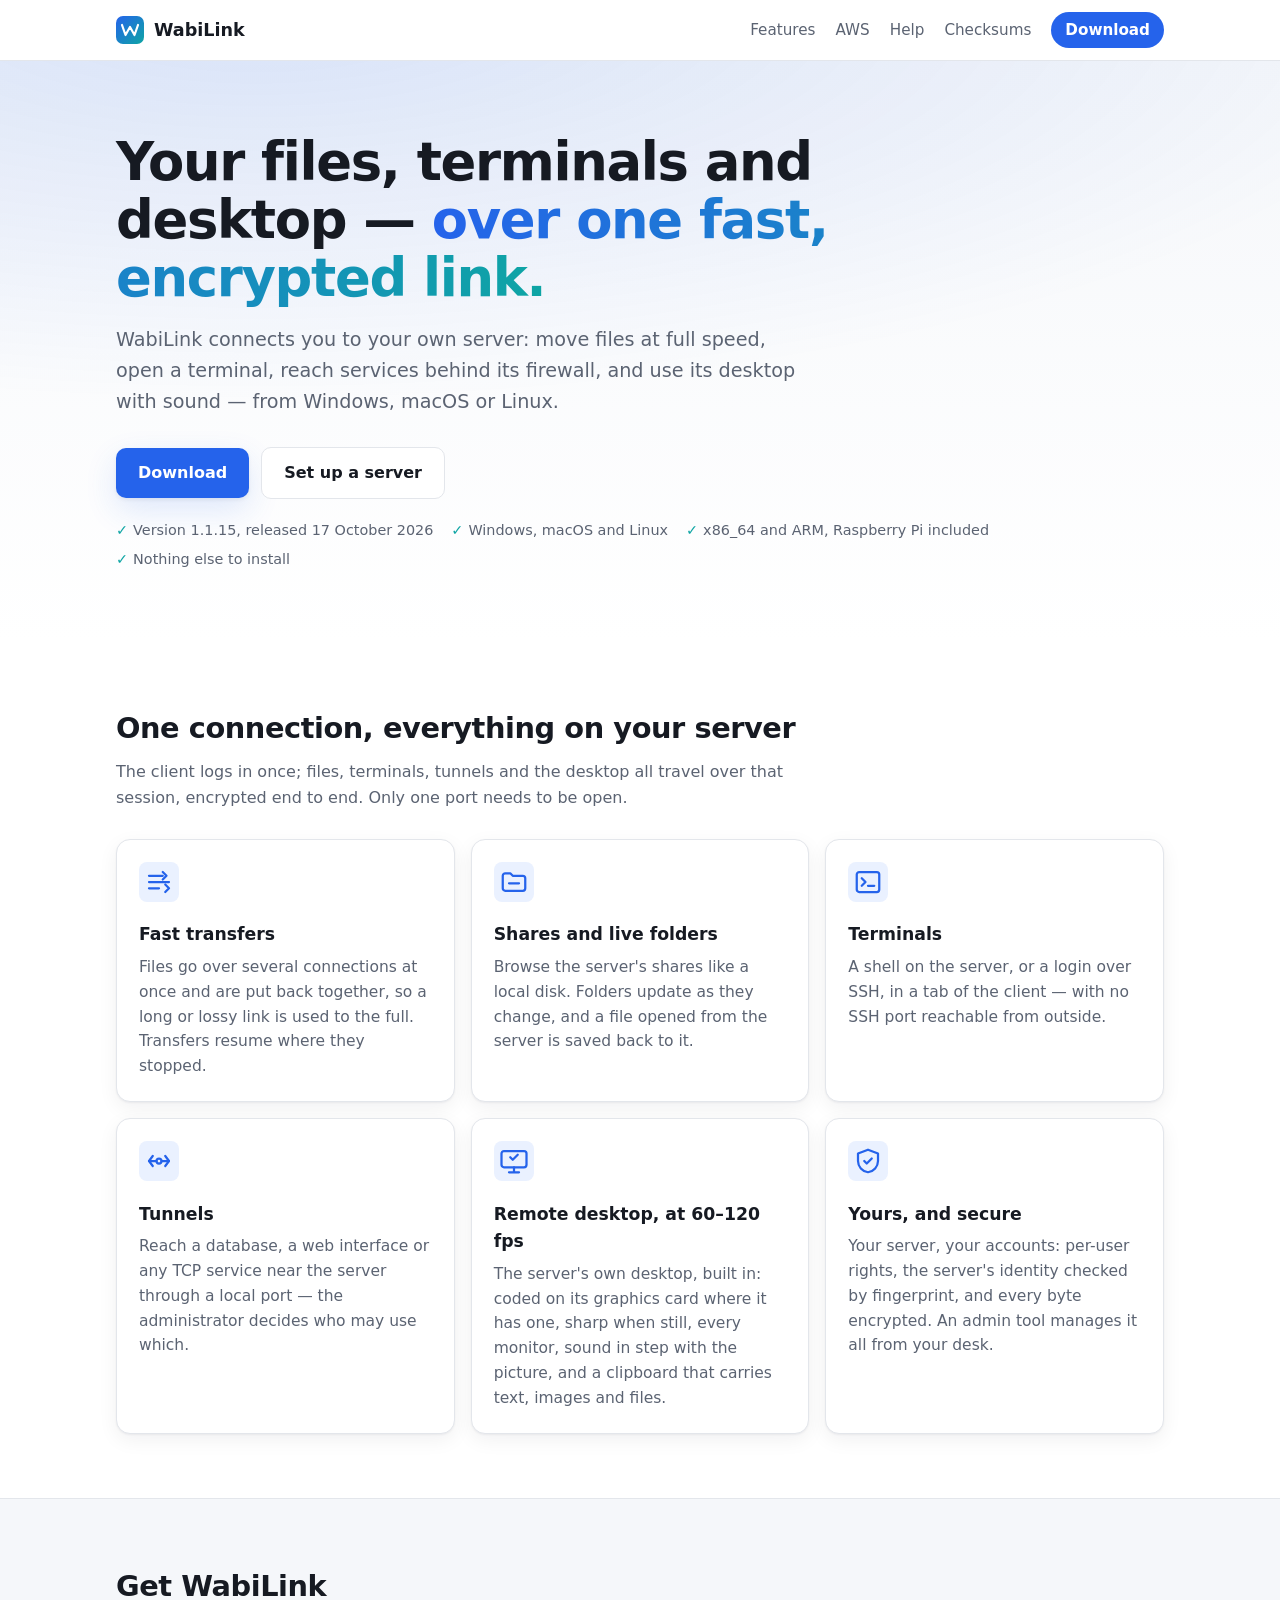
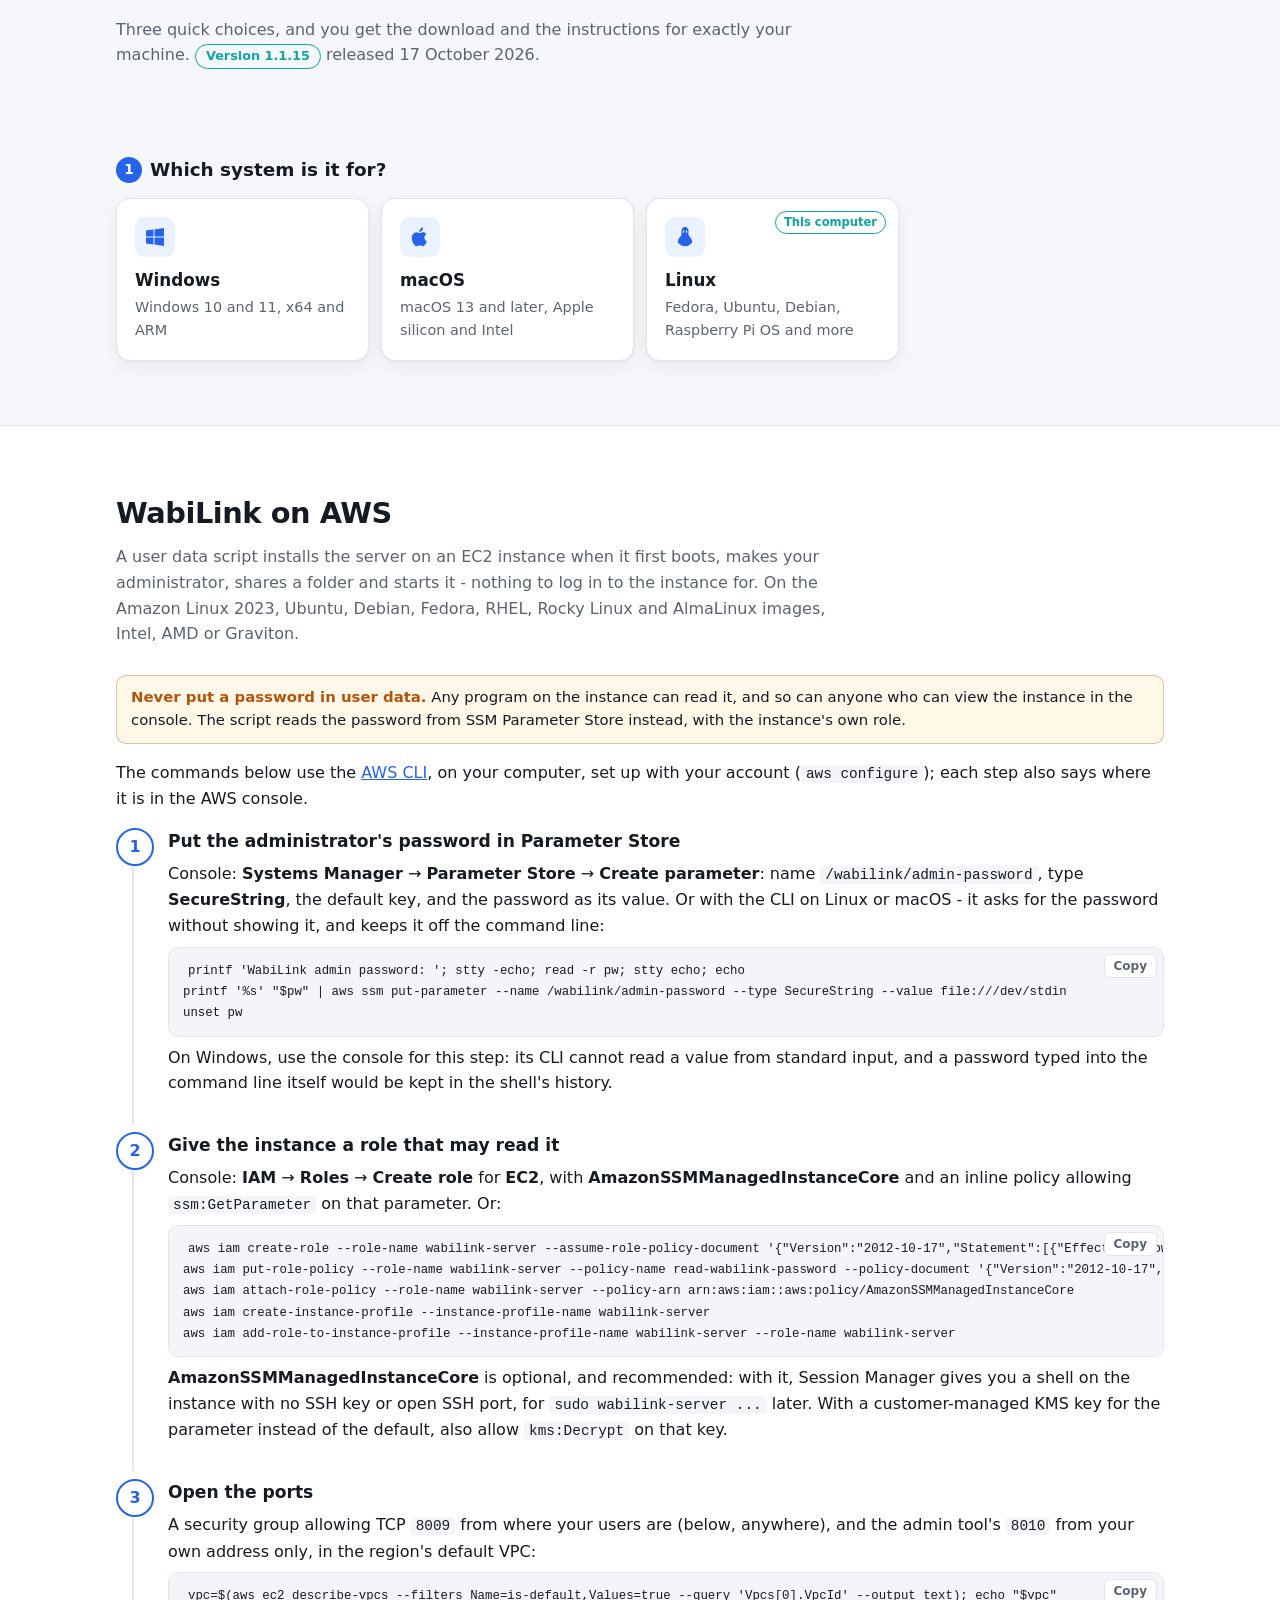
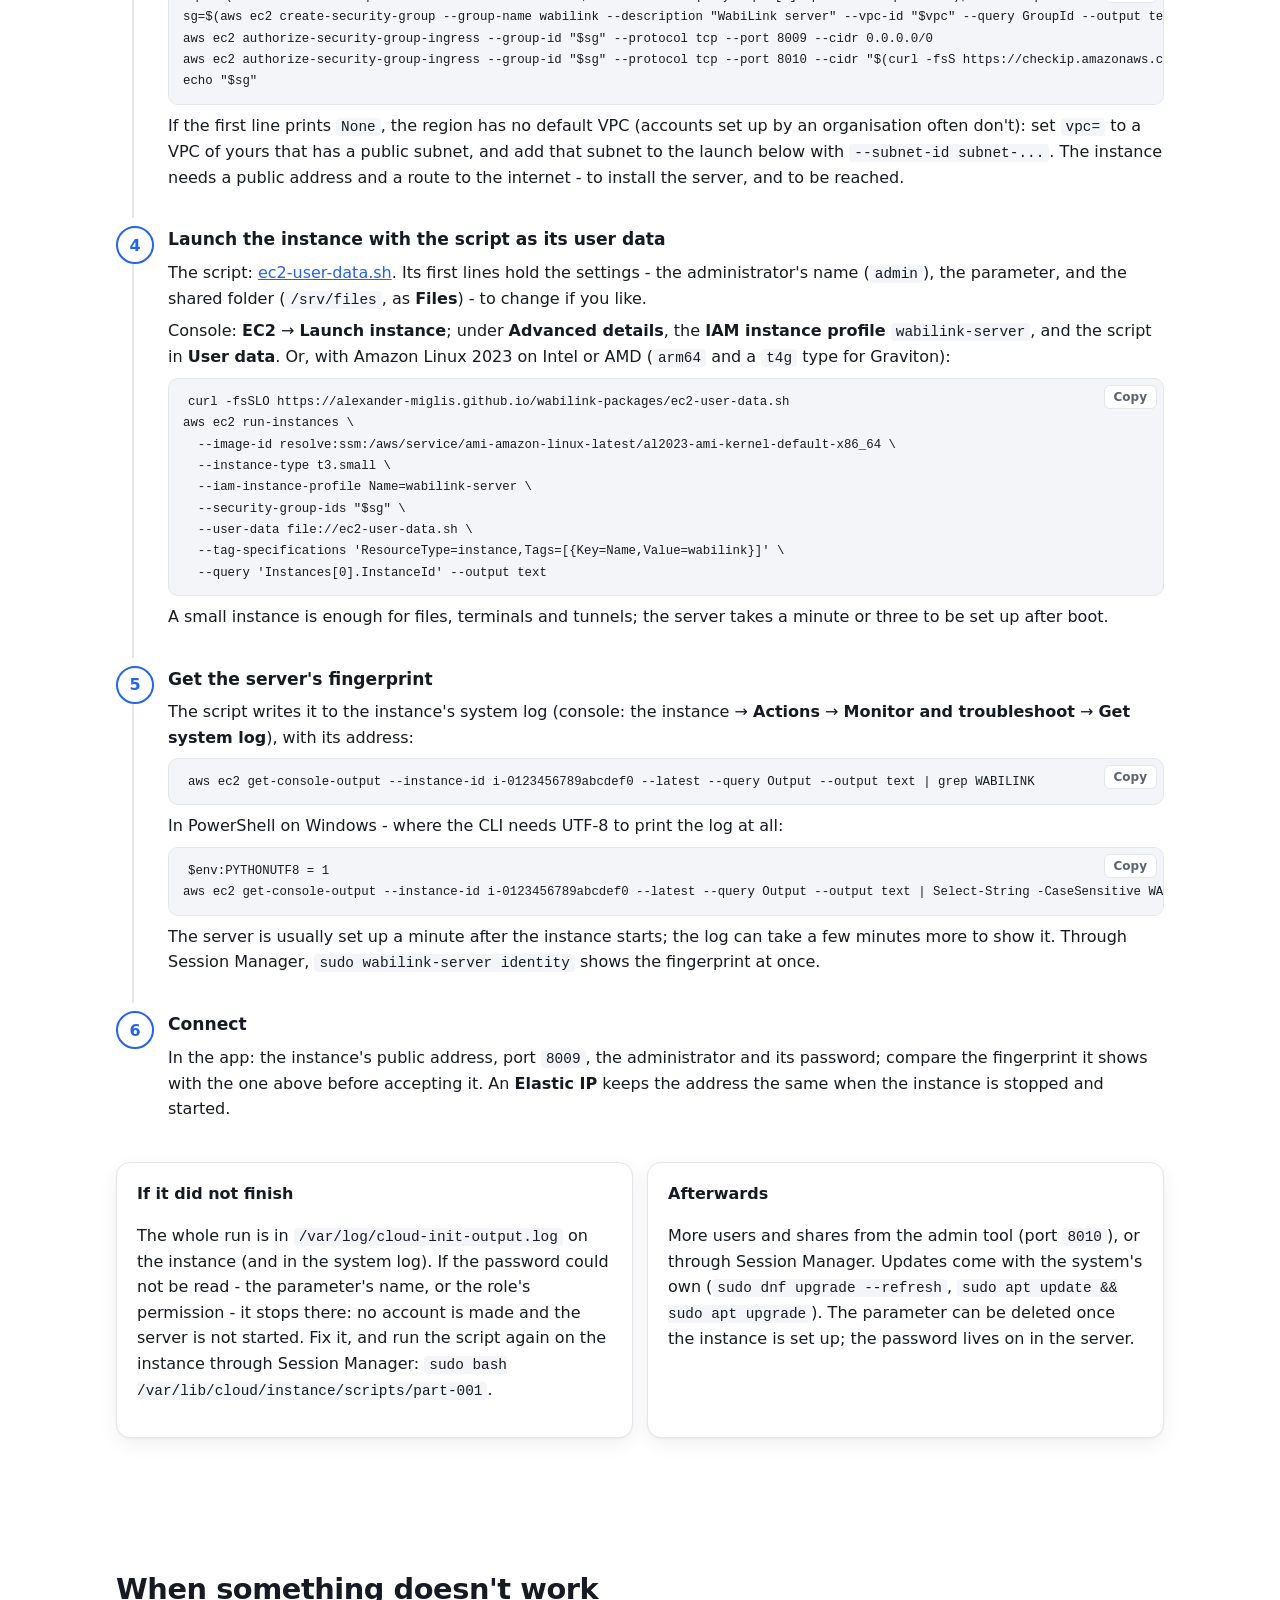
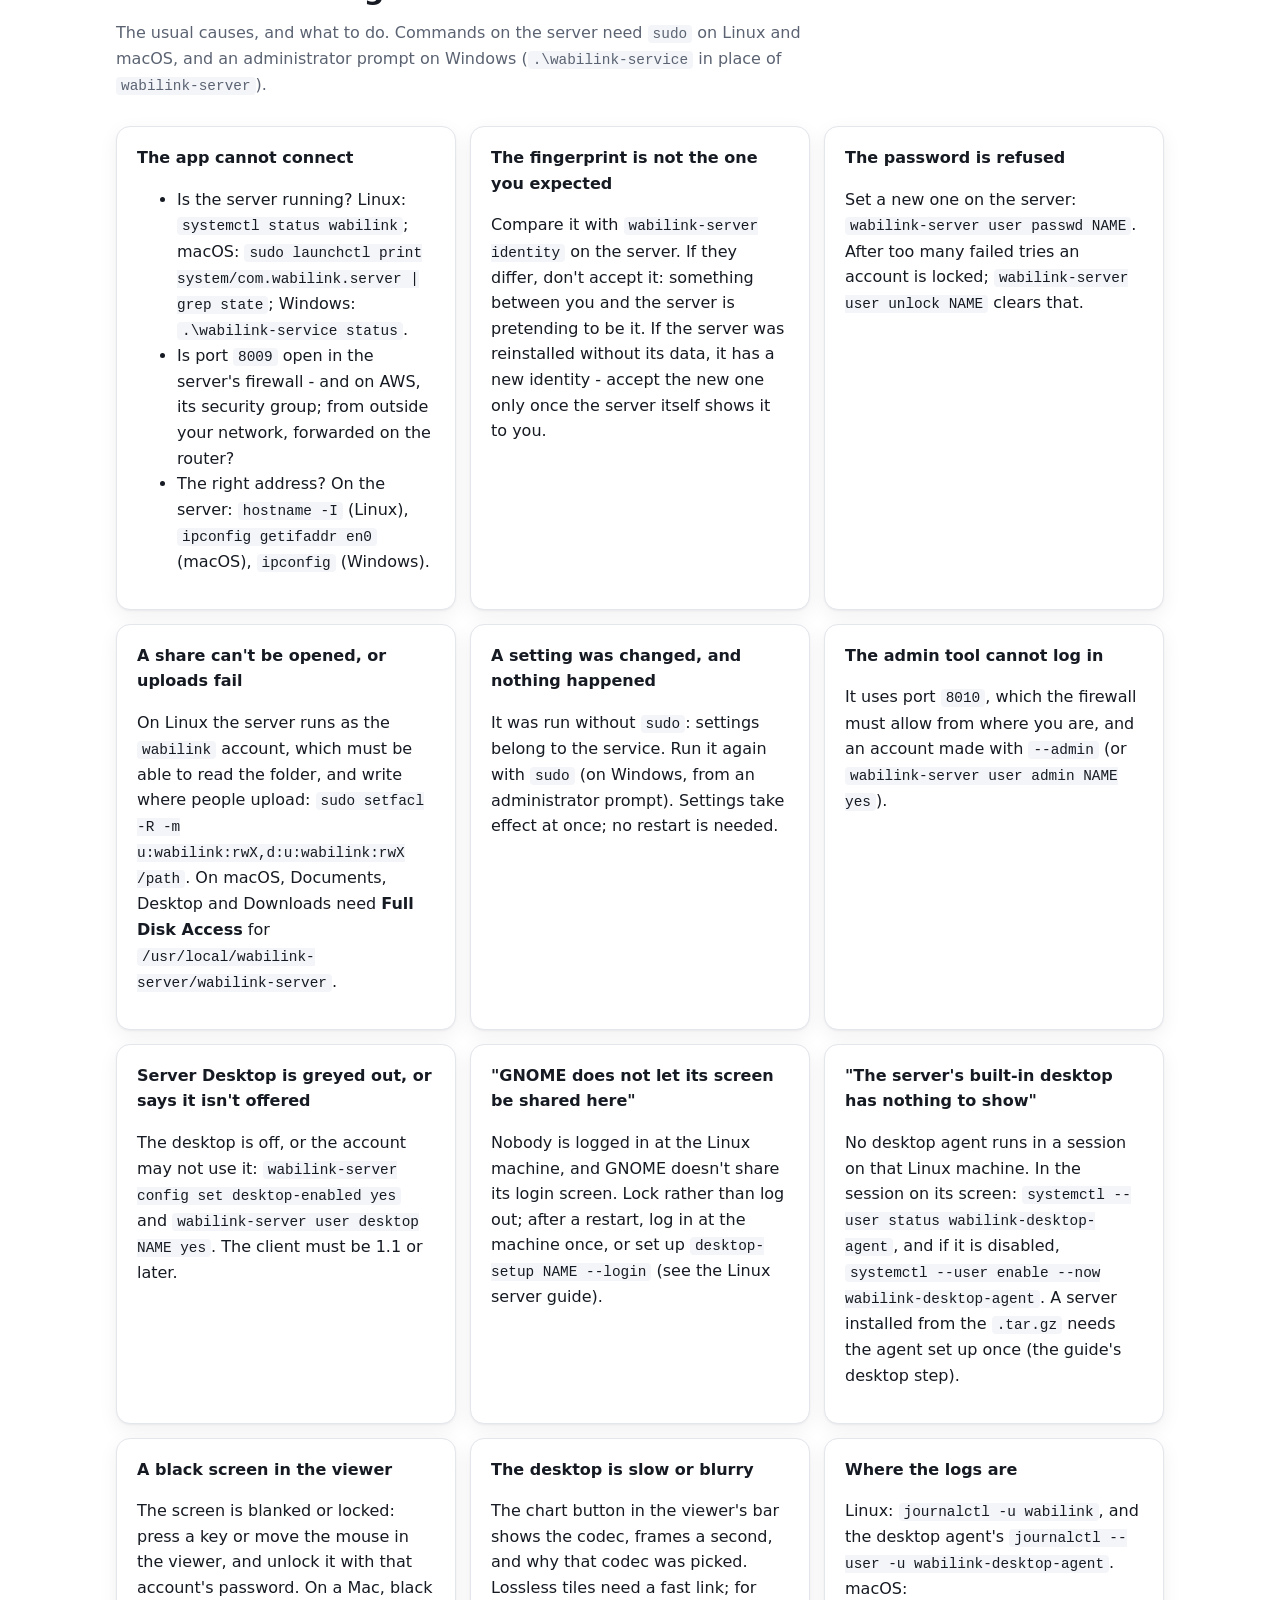
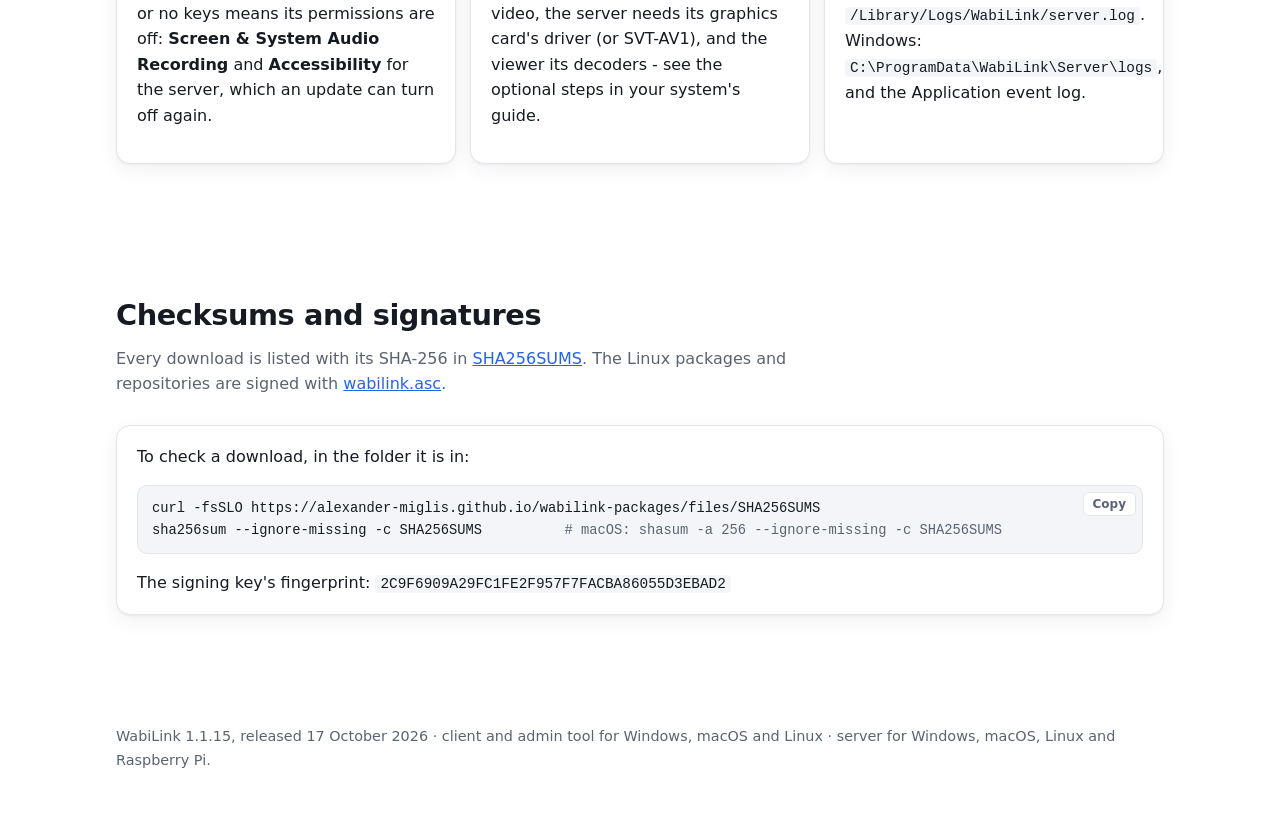
==== commit 21031a27: "wabilink-server 1.1.15" ====
--- a/index.html
+++ b/index.html
@@ -151,6 +151,8 @@
     </a>
     <nav>
       <a href="#features">Features</a>
+      <a href="#aws">AWS</a>
+      <a href="#help">Help</a>
       <a href="#verify">Checksums</a>
       <a class="pill" href="#get">Download</a>
     </nav>
@@ -166,7 +168,7 @@
       <a class="button primary" href="#get" id="hero-get">Download</a>
       <a class="button ghost" href="#get" data-pick-role="server">Set up a server</a>
     </div>
-    <p class="meta"><span>Version 1.1.6, released 6 October 2026</span><span>Windows, macOS and Linux</span><span>x86_64 and ARM, Raspberry Pi included</span><span>Nothing else to install</span></p>
+    <p class="meta"><span>Version 1.1.15, released 17 October 2026</span><span>Windows, macOS and Linux</span><span>x86_64 and ARM, Raspberry Pi included</span><span>Nothing else to install</span></p>
   </div>
 </div>
 
@@ -220,7 +222,7 @@
   <div class="wrap">
     <h2>Get WabiLink</h2>
     <p class="sub">Three quick choices, and you get the download and the instructions for exactly your machine.
-      <span class="version">Version 1.1.6</span> released 6 October 2026.</p>
+      <span class="version">Version 1.1.15</span> released 17 October 2026.</p>
 
     <div class="crumbs" id="crumbs" aria-live="polite"></div>
 
@@ -281,12 +283,12 @@
 
     <!-- Windows · client -->
     <div class="guide" data-guide="windows/client">
-      <div class="head"><h3>WabiLink for Windows</h3><span class="version">Version 1.1.6</span></div>
+      <div class="head"><h3>WabiLink for Windows</h3><span class="version">Version 1.1.15</span></div>
       <p class="intro">The app you connect with. It comes with everything it needs: no installer, nothing else to set up.</p>
       <ol class="steps">
         <li><h4>Download it</h4>
           <p>Most PCs are <strong>x64</strong>; take <strong>ARM64</strong> for a Snapdragon laptop or a Surface Pro X.</p>
-          <div class="buttons"><a class="dl" href="files/wabilink-client-1.1.6-windows-x64.zip">x64 <small>1.1.6 · 74 MB</small></a> <a class="dl" href="files/wabilink-client-1.1.6-windows-arm64.zip">ARM64 <small>1.1.6 · 72 MB</small></a></div>
+          <div class="buttons"><a class="dl" href="files/wabilink-client-1.1.15-windows-x64.zip">x64 <small>1.1.15 · 75 MB</small></a> <a class="dl" href="files/wabilink-client-1.1.15-windows-arm64.zip">ARM64 <small>1.1.15 · 72 MB</small></a></div>
         </li>
         <li><h4>Unpack it</h4>
           <p>Right-click the downloaded <code>.zip</code> &rarr; <strong>Extract All&hellip;</strong>, and choose where it should
@@ -306,6 +308,17 @@
             Microsoft's <strong>HEVC Video Extensions</strong>, and on Windows 10 the free <strong>AV1 Video Extension</strong>,
             from the Microsoft Store. Without them, WabiLink picks a codec you do have.</p>
         </li>
+        <li><h4>From the command line <span class="optional">optional</span></h4>
+          <p>The folder also has <strong>wabilink-cli.exe</strong>: what the app does, from PowerShell or a script - files, a
+            terminal on the server, tunnels, and the server's desktop (it opens the app's viewer). It uses the app's saved accounts.
+            To type <code>wabilink-cli</code> anywhere, add the folder to your PATH once (the folder you unpacked to):</p>
+          <pre><code>[Environment]::SetEnvironmentVariable("Path", [Environment]::GetEnvironmentVariable("Path", "User") + ";$HOME\Apps\wabilink-client", "User")</code></pre>
+          <p>Then, in a new window:</p>
+          <pre><code>wabilink-cli profile add work --host server.example.com --user you
+wabilink-cli terminal -p work          <span class="c"># a shell on the server; Enter then ~. leaves one that hangs</span>
+wabilink-cli get -p work -r /Files/project .
+wabilink-cli help</code></pre>
+        </li>
       </ol>
       <div class="after">
         <div class="card"><h4>Updating</h4><p>Close WabiLink, unpack the new <code>.zip</code> over the old folder, and start it again. Your profiles are kept.</p></div>
@@ -315,12 +328,12 @@
 
     <!-- Windows · admin -->
     <div class="guide" data-guide="windows/admin">
-      <div class="head"><h3>WabiLink Admin for Windows</h3><span class="version">Version 1.1.6</span></div>
+      <div class="head"><h3>WabiLink Admin for Windows</h3><span class="version">Version 1.1.15</span></div>
       <p class="intro">Manages a WabiLink server from your desk: users and their rights, shares, the remote desktop, and the server's settings.</p>
       <ol class="steps">
         <li><h4>Download it</h4>
           <p>Most PCs are <strong>x64</strong>; take <strong>ARM64</strong> for an ARM laptop.</p>
-          <div class="buttons"><a class="dl" href="files/wabilink-admin-1.1.6-windows-x64.zip">x64 <small>1.1.6 · 72 MB</small></a> <a class="dl" href="files/wabilink-admin-1.1.6-windows-arm64.zip">ARM64 <small>1.1.6 · 70 MB</small></a></div>
+          <div class="buttons"><a class="dl" href="files/wabilink-admin-1.1.15-windows-x64.zip">x64 <small>1.1.15 · 73 MB</small></a> <a class="dl" href="files/wabilink-admin-1.1.15-windows-arm64.zip">ARM64 <small>1.1.15 · 70 MB</small></a></div>
         </li>
         <li><h4>Unpack it and start it</h4>
           <p>Right-click the <code>.zip</code> &rarr; <strong>Extract All&hellip;</strong>, open the <code>wabilink-admin</code>
@@ -337,17 +350,17 @@
 
     <!-- Windows · server -->
     <div class="guide" data-guide="windows/server">
-      <div class="head"><h3>WabiLink Server for Windows</h3><span class="version">Version 1.1.6</span></div>
+      <div class="head"><h3>WabiLink Server for Windows</h3><span class="version">Version 1.1.15</span></div>
       <p class="intro">Runs as a Windows service: it starts with Windows, restarts if it stops, and shows this PC's own desktop to the people you allow.</p>
       <ol class="steps">
         <li><h4>Download it</h4>
-          <div class="buttons"><a class="dl" href="files/wabilink-server-1.1.6-windows-x64.zip">x64 <small>1.1.6 · 37 MB</small></a> <a class="dl" href="files/wabilink-server-1.1.6-windows-arm64.zip">ARM64 <small>1.1.6 · 35 MB</small></a></div>
+          <div class="buttons"><a class="dl" href="files/wabilink-server-1.1.15-windows-x64.zip">x64 <small>1.1.15 · 38 MB</small></a> <a class="dl" href="files/wabilink-server-1.1.15-windows-arm64.zip">ARM64 <small>1.1.15 · 36 MB</small></a></div>
         </li>
         <li><h4>Unpack it where it will stay</h4>
           <p>The service runs from this folder, so put it somewhere permanent. Open <strong>PowerShell as administrator</strong>
             (<span class="kbd">Win</span>+<span class="kbd">X</span> &rarr; <strong>Terminal (Admin)</strong>) and run:</p>
-          <pre><code>Get-Item $HOME\Downloads\wabilink-server-*-windows-*.zip | Unblock-File
-Expand-Archive -Path $HOME\Downloads\wabilink-server-*-windows-*.zip -DestinationPath "C:\Program Files\WabiLink"
+          <pre><code>Get-Item $HOME\Downloads\wabilink-server-1.1.15-windows-*.zip | Unblock-File
+Expand-Archive -Path $HOME\Downloads\wabilink-server-1.1.15-windows-*.zip -DestinationPath "C:\Program Files\WabiLink"
 cd "C:\Program Files\WabiLink\wabilink-server"</code></pre>
         </li>
         <li><h4>Install and start the service</h4>
@@ -371,14 +384,37 @@
           <p>Let users see and use this PC's screen from WabiLink, in their session:</p>
           <pre><code>.\wabilink-service config set desktop-enabled yes
 .\wabilink-service user desktop $env:USERNAME yes</code></pre>
-          <p>That is all on Windows: with nobody logged in, the viewer shows the login screen. With a graphics card,
-            the screen is coded on it.</p>
+          <p>That is all on Windows. Viewers see this PC's own screen, UAC prompts included. With nobody signed in - after a
+            restart, or a server with no one at it - it is the login screen, and you sign in from the viewer as at the machine:
+            the viewer's <strong>Ctrl+Alt+Del</strong> button (the keyboard icon), then a Windows account's password. Where the
+            lock screen asks for no Ctrl+Alt+Del - Windows 11 and 10 by default - press Space or click, as at the PC.</p>
+          <p>A session the viewer found at the login or lock screen and signed in to is locked again when the last viewer has
+            gone, so it is not left open on the PC's monitor; one that was already open - someone at the PC, being helped - is
+            left as it was. To leave it open instead: <code>.\wabilink-service config set desktop-lock-on-leave no</code>.
+            Signing in to an account with a disconnected session brings that session to the screen; the viewer follows it.</p>
+          <p>For the Ctrl+Alt+Del button, WabiLink lets services send Ctrl+Alt+Del (the <code>SoftwareSASGeneration</code>
+            policy), as remote-support tools do; turning the desktop on sets it, and says so. With a graphics card (NVIDIA, AMD,
+            Intel), the screen is coded on it, at 60 frames a second and more.</p>
+          <p>This is the PC's own screen, not a Remote Desktop session: someone connected by Remote Desktop is not seen (the
+            screen shows the login screen meanwhile), and signing in as them from the viewer takes their session over and ends
+            their Remote Desktop connection. For a separate session, use Remote Desktop through WabiLink, below.</p>
+        </li>
+        <li><h4>Windows Remote Desktop too <span class="optional">optional</span></h4>
+          <p>On Windows Pro, Enterprise or Education, users can also open this PC's own Remote Desktop (RDP) from WabiLink -
+            <strong>Server Desktop (RDP)</strong>, a separate Windows login - through their WabiLink session, with no RDP port opened
+            to the network. Turn on Remote Desktop in Settings &rarr; System &rarr; <strong>Remote Desktop</strong>, then:</p>
+          <pre><code>.\wabilink-service config set rdp-enabled yes
+.\wabilink-service user rdp $env:USERNAME yes</code></pre>
         </li>
       </ol>
       <div class="after">
+        <div class="card"><h4>Is it running?</h4>
+          <pre><code>.\wabilink-service status</code></pre>
+          <p>Its log is in <code>C:\ProgramData\WabiLink\Server\logs</code>; warnings and errors also go to the Application event log, as
+            <strong>WabiLink</strong>.</p></div>
         <div class="card"><h4>Updating</h4>
           <pre><code>.\wabilink-service stop
-Expand-Archive -Path $HOME\Downloads\wabilink-server-*-windows-*.zip -DestinationPath "C:\Program Files\WabiLink" -Force
+Expand-Archive -Path $HOME\Downloads\wabilink-server-1.1.15-windows-*.zip -DestinationPath "C:\Program Files\WabiLink" -Force
 .\wabilink-service start</code></pre></div>
         <div class="card"><h4>Removing</h4>
           <pre><code>.\wabilink-service uninstall</code></pre>
@@ -388,16 +424,17 @@
 
     <!-- macOS · client -->
     <div class="guide" data-guide="macos/client">
-      <div class="head"><h3>WabiLink for macOS</h3><span class="version">Version 1.1.6</span></div>
+      <div class="head"><h3>WabiLink for macOS</h3><span class="version">Version 1.1.15</span></div>
       <p class="intro">The app you connect with. One command downloads the right version for your Mac and puts it in Applications.</p>
       <div class="tip"><strong>You need:</strong> macOS 13 (Ventura) or later, and an administrator account on the Mac (the one you set it up with usually is).</div>
       <ol class="steps">
         <li><h4>Open Terminal</h4>
           <p>Press <span class="kbd">⌘</span>+<span class="kbd">Space</span>, type <strong>Terminal</strong> and press <span class="kbd">Return</span>.</p>
         </li>
-        <li><h4>Copy this, paste it into Terminal, and press Return</h4>
-          <pre><code>curl -fsSL https://alexander-miglis.github.io/wabilink-packages/install-macos.sh | bash -s client</code></pre>
-          <p>It finds out whether your Mac has Apple silicon or Intel, downloads the newest WabiLink for it, checks it, and puts
+        <li><h4>Copy these, paste them into Terminal, and press Return</h4>
+          <pre><code>curl -fsSLO https://alexander-miglis.github.io/wabilink-packages/install-macos.sh
+bash install-macos.sh client</code></pre>
+          <p>The first downloads the install script, the second runs it. It finds out whether your Mac has Apple silicon or Intel, downloads the newest WabiLink for it, checks it, and puts
             <strong>WabiLink</strong> in Applications. It says when it is done.</p>
         </li>
         <li><h4>Open WabiLink</h4>
@@ -413,32 +450,43 @@
             <a href="https://brew.sh">Homebrew</a>:</p>
           <pre><code>brew install dav1d</code></pre>
         </li>
+        <li><h4>From the command line <span class="optional">optional</span></h4>
+          <p>WabiLink brings its command-line client along: what the app does, from Terminal or a script - files, a terminal on
+            the server, tunnels, and the server's desktop (it opens the app's viewer), with the app's saved accounts. The install
+            command makes it <code>wabilink</code> where it can; otherwise it prints the one command that does:</p>
+          <pre><code>sudo mkdir -p /usr/local/bin && sudo ln -sf /Applications/WabiLink.app/Contents/MacOS/wabilink-cli /usr/local/bin/wabilink</code></pre>
+          <pre><code>wabilink profile add work --host server.example.com --user you
+wabilink terminal -p work              <span class="c"># a shell on the server; Enter then ~. leaves one that hangs</span>
+wabilink help</code></pre>
+        </li>
       </ol>
       <details><summary>Or download it yourself</summary>
         <p>Apple silicon (M1 and later) or Intel: Apple menu &rarr; <strong>About This Mac</strong>.</p>
-        <div class="buttons"><a class="dl" href="files/wabilink-client-1.1.6-macos-arm64.zip">Apple silicon <small>1.1.6 · 48 MB</small></a> <a class="dl" href="files/wabilink-client-1.1.6-macos-x64.zip">Intel <small>1.1.6 · 50 MB</small></a></div>
+        <div class="buttons"><a class="dl" href="files/wabilink-client-1.1.15-macos-arm64.zip">Apple silicon <small>1.1.15 · 48 MB</small></a> <a class="dl" href="files/wabilink-client-1.1.15-macos-x64.zip">Intel <small>1.1.15 · 50 MB</small></a></div>
         <p>Open the <code>.zip</code> (Safari may already have) and drag <strong>WabiLink</strong> into Applications. The first time,
           Control-click it &rarr; <strong>Open</strong> &rarr; <strong>Open</strong>; on macOS 15 and later, open it, then System Settings
           &rarr; <strong>Privacy &amp; Security</strong> &rarr; <strong>Open Anyway</strong>.</p>
       </details>
       <div class="after">
-        <div class="card"><h4>Updating</h4><p>Quit WabiLink and paste the same command again. Your profiles are kept.</p>
-          <pre><code>curl -fsSL https://alexander-miglis.github.io/wabilink-packages/install-macos.sh | bash -s client</code></pre></div>
+        <div class="card"><h4>Updating</h4><p>Quit WabiLink and paste the same commands again. Your profiles are kept.</p>
+          <pre><code>curl -fsSLO https://alexander-miglis.github.io/wabilink-packages/install-macos.sh
+bash install-macos.sh client</code></pre></div>
         <div class="card"><h4>Removing</h4><p>Drag WabiLink from Applications to the Bin. Settings are in <code>~/Library/Application Support/WabiLink</code>.</p></div>
       </div>
     </div>
 
     <!-- macOS · admin -->
     <div class="guide" data-guide="macos/admin">
-      <div class="head"><h3>WabiLink Admin for macOS</h3><span class="version">Version 1.1.6</span></div>
+      <div class="head"><h3>WabiLink Admin for macOS</h3><span class="version">Version 1.1.15</span></div>
       <p class="intro">Manages a WabiLink server's users, shares and settings.</p>
       <div class="tip"><strong>You need:</strong> macOS 13 (Ventura) or later, and an administrator account on the Mac.</div>
       <ol class="steps">
         <li><h4>Open Terminal</h4>
           <p>Press <span class="kbd">⌘</span>+<span class="kbd">Space</span>, type <strong>Terminal</strong> and press <span class="kbd">Return</span>.</p>
         </li>
-        <li><h4>Copy this, paste it into Terminal, and press Return</h4>
-          <pre><code>curl -fsSL https://alexander-miglis.github.io/wabilink-packages/install-macos.sh | bash -s admin</code></pre>
+        <li><h4>Copy these, paste them into Terminal, and press Return</h4>
+          <pre><code>curl -fsSLO https://alexander-miglis.github.io/wabilink-packages/install-macos.sh
+bash install-macos.sh admin</code></pre>
           <p><strong>WabiLink Admin</strong> is then in Applications.</p>
         </li>
         <li><h4>Log in to a server</h4>
@@ -446,7 +494,7 @@
         </li>
       </ol>
       <details><summary>Or download it yourself</summary>
-        <div class="buttons"><a class="dl" href="files/wabilink-admin-1.1.6-macos-arm64.zip">Apple silicon <small>1.1.6 · 46 MB</small></a> <a class="dl" href="files/wabilink-admin-1.1.6-macos-x64.zip">Intel <small>1.1.6 · 48 MB</small></a></div>
+        <div class="buttons"><a class="dl" href="files/wabilink-admin-1.1.15-macos-arm64.zip">Apple silicon <small>1.1.15 · 46 MB</small></a> <a class="dl" href="files/wabilink-admin-1.1.15-macos-x64.zip">Intel <small>1.1.15 · 49 MB</small></a></div>
         <p>Drag <strong>WabiLink Admin</strong> into Applications. The first time, Control-click it &rarr; <strong>Open</strong> &rarr;
           <strong>Open</strong> (on macOS 15: Privacy &amp; Security &rarr; <strong>Open Anyway</strong>).</p>
       </details>
@@ -454,7 +502,7 @@
 
     <!-- macOS · server -->
     <div class="guide" data-guide="macos/server">
-      <div class="head"><h3>WabiLink Server for macOS</h3><span class="version">Version 1.1.6</span></div>
+      <div class="head"><h3>WabiLink Server for macOS</h3><span class="version">Version 1.1.15</span></div>
       <p class="intro">Runs as a service: it starts when the Mac starts, before anyone logs in, and restarts if it stops. Copy each
         box into Terminal as it is - nothing in them needs changing.</p>
       <div class="tip"><strong>You need:</strong>
@@ -471,8 +519,10 @@
           <p>Press <span class="kbd">⌘</span>+<span class="kbd">Space</span>, type <strong>Terminal</strong> and press <span class="kbd">Return</span>.</p>
         </li>
         <li><h4>Install the server</h4>
-          <pre><code>curl -fsSL https://alexander-miglis.github.io/wabilink-packages/install-macos.sh | sudo bash</code></pre>
-          <p>It downloads the newest server for your Mac, checks it, installs it in <code>/usr/local/wabilink-server</code>, and starts it
+          <pre><code>curl -fsSLO https://alexander-miglis.github.io/wabilink-packages/install-macos.sh
+sudo bash install-macos.sh</code></pre>
+          <p>The first command downloads the install script; read it if you like (<code>less install-macos.sh</code>) before the
+            second runs it. It downloads the newest server for your Mac, checks it, installs it in <code>/usr/local/wabilink-server</code>, and starts it
             as a service. It ends with <em>"&hellip; is installed, running, and starts at every boot."</em></p>
         </li>
         <li><h4>Make yourself an account</h4>
@@ -513,11 +563,17 @@
             <li><strong>Accessibility</strong> &mdash; for the keyboard and the pointer.</li>
           </ul>
           <p>macOS may ask by itself the first time someone connects. After an update it may need turning on again.</p>
+          <p>With nobody logged in, viewers see the login window and sign in from it as at the Mac: the account, then its password.
+            A session the viewer found at the login window or locked is locked again when the last viewer has gone; one already
+            open is left as it was. To leave it open instead: <code>sudo wabilink-server config set desktop-lock-on-leave no</code>.
+            With FileVault on, a restarted Mac waits at FileVault's unlock screen before macOS starts: sign in at the Mac once, or
+            restart it with <code>sudo fdesetup authrestart</code>.</p>
         </li>
       </ol>
       <div class="after">
-        <div class="card"><h4>Updating</h4><p>The same command again: the newest version, the accounts and shares kept.</p>
-          <pre><code>curl -fsSL https://alexander-miglis.github.io/wabilink-packages/install-macos.sh | sudo bash</code></pre></div>
+        <div class="card"><h4>Updating</h4><p>The same commands again: the newest version, the accounts and shares kept.</p>
+          <pre><code>curl -fsSLO https://alexander-miglis.github.io/wabilink-packages/install-macos.sh
+sudo bash install-macos.sh</code></pre></div>
         <div class="card"><h4>Is it running?</h4>
           <pre><code>sudo launchctl print system/com.wabilink.server | grep state
 tail -n 20 /Library/Logs/WabiLink/server.log</code></pre></div>
@@ -530,44 +586,50 @@
 
     <!-- Linux · client -->
     <div class="guide" data-guide="linux/client">
-      <div class="head"><h3>WabiLink for <span data-distro-name>Linux</span></h3><span class="version">Version 1.1.6</span></div>
+      <div class="head"><h3>WabiLink for <span data-distro-name>Linux</span></h3><span class="version">Version 1.1.15</span></div>
       <p class="intro">The app you connect with. It brings its own runtime; the system provides fonts, the display and, optionally, video decoders and sound.</p>
       <ol class="steps">
         <li><h4>Install what it uses from the system</h4>
           <div data-only="fedora">
-            <pre><code>sudo dnf install fontconfig libICE libSM libdav1d libavcodec-free pulseaudio-utils</code></pre>
+            <pre><code>sudo dnf install fontconfig libICE libSM libicu libdav1d libavcodec-free pulseaudio-utils</code></pre>
           </div>
           <div data-only="rhel">
             <p>The video decoders come from EPEL:</p>
             <pre><code>sudo dnf install epel-release
-sudo dnf install fontconfig libICE libSM libdav1d pulseaudio-utils</code></pre>
+sudo dnf install fontconfig libICE libSM libicu libdav1d pulseaudio-utils</code></pre>
           </div>
           <div data-only="ubuntu debian raspi">
             <pre><code>sudo apt update
 sudo apt install libfontconfig1 libice6 libsm6 pulseaudio-utils libavcodec-extra
+sudo apt install libicu76 || sudo apt install libicu74 || sudo apt install libicu72
 sudo apt install libdav1d7 || sudo apt install libdav1d6</code></pre>
           </div>
           <div data-only="arch">
-            <pre><code>sudo pacman -S --needed fontconfig libice libsm dav1d ffmpeg libpulse</code></pre>
+            <pre><code>sudo pacman -S --needed fontconfig libice libsm icu dav1d ffmpeg libpulse</code></pre>
           </div>
           <div data-only="opensuse">
-            <pre><code>sudo zypper install fontconfig libICE6 libSM6 libdav1d7 pulseaudio-utils</code></pre>
+            <pre><code>sudo zypper install fontconfig libICE6 libSM6 'libicu??' libdav1d7 pulseaudio-utils</code></pre>
           </div>
           <div data-only="other">
-            <p>Fontconfig, libICE and libSM (any desktop has them), and for the remote desktop's video dav1d
+            <p>Fontconfig, libICE, libSM and ICU (<code>libicu</code>, which .NET needs), and for the remote desktop's video dav1d
               (<code>libdav1d.so.7</code>) and FFmpeg's libavcodec; for its sound <code>pacat</code> or <code>aplay</code>.</p>
           </div>
           <p>dav1d and libavcodec decode the remote desktop's video; without them it is sent as lossless tiles, which needs a faster link.</p>
+          <div class="tip" data-only="arch"><strong>On Arch, for now:</strong> its FFmpeg (9) is newer than WabiLink reads, so the remote
+            desktop's video comes as AV1 (dav1d) where the server can send it, and as lossless tiles otherwise.</div>
+          <p data-only="opensuse">openSUSE's own FFmpeg decodes no H.264 or HEVC; dav1d decodes AV1. For all three, FFmpeg from the
+            Packman repository (see the server's instructions).</p>
         </li>
         <li><h4>Download it</h4>
           <p data-only="raspi">For a Raspberry Pi 3, 4 or 5 with the <strong>64-bit</strong> Raspberry Pi OS take <strong>ARM64</strong>; the 32-bit system has no WabiLink app.</p>
           <p data-not="raspi">Most PCs are <strong>x86_64</strong>; ARM boards and laptops take <strong>ARM64</strong>. <code>uname -m</code> says which.</p>
-          <div class="buttons"><a class="dl" href="files/wabilink-client-1.1.6-linux-x64.tar.gz">x86_64 <small>1.1.6 · 48 MB</small></a> <a class="dl" href="files/wabilink-client-1.1.6-linux-arm64.tar.gz">ARM64 <small>1.1.6 · 45 MB</small></a></div>
+          <div class="buttons"><a class="dl" href="files/wabilink-client-1.1.15-linux-x64.tar.gz">x86_64 <small>1.1.15 · 48 MB</small></a> <a class="dl" href="files/wabilink-client-1.1.15-linux-arm64.tar.gz">ARM64 <small>1.1.15 · 46 MB</small></a></div>
         </li>
         <li><h4>Install it for yourself, with a menu entry</h4>
           <pre><code>mkdir -p ~/.local/opt ~/.local/bin ~/.local/share/applications
-tar -xzf ~/Downloads/wabilink-client-*-linux-*.tar.gz -C ~/.local/opt
+tar -xzf ~/Downloads/wabilink-client-1.1.15-linux-*.tar.gz -C ~/.local/opt
 ln -sf ~/.local/opt/wabilink-client/wabilink-client ~/.local/bin/wabilink-client
+ln -sf ~/.local/opt/wabilink-client/wabilink-cli ~/.local/bin/wabilink
 cat &gt; ~/.local/share/applications/wabilink.desktop &lt;&lt;EOF
 [Desktop Entry]
 Type=Application
@@ -577,40 +639,51 @@
 Terminal=false
 Categories=Network;FileTransfer;RemoteAccess;
 EOF</code></pre>
-          <p>WabiLink is now in your applications menu, and <code>wabilink-client</code> starts it from a terminal.</p>
+          <p>WabiLink is now in your applications menu, and <code>wabilink-client</code> starts it from a terminal;
+            <code>wabilink</code> is its command-line client.</p>
         </li>
         <li><h4>Connect</h4>
           <p>Click <strong>New profile</strong>: the server's address (port <code>8009</code>), your account and password. Compare
             the fingerprint shown the first time with the server's <code>wabilink-server identity</code>.</p>
         </li>
+        <li><h4>From the command line <span class="optional">optional</span></h4>
+          <p><code>wabilink</code> does what the app does, from a terminal or a script - files, a terminal on the server, tunnels,
+            and the server's desktop (it opens the app's viewer) - with the app's saved accounts. If <code>wabilink</code> is not
+            found, log in again: <code>~/.local/bin</code> is on the PATH from the next login.</p>
+          <pre><code>wabilink profile add work --host server.example.com --user you
+wabilink terminal -p work              <span class="c"># a shell on the server; Enter then ~. leaves one that hangs</span>
+wabilink tunnel -p work db --local-port 5432
+wabilink help</code></pre>
+        </li>
       </ol>
       <div class="after">
         <div class="card"><h4>Updating</h4><p>Close WabiLink and unpack the new version over the old one:</p>
-          <pre><code>tar -xzf ~/Downloads/wabilink-client-*-linux-*.tar.gz -C ~/.local/opt</code></pre></div>
+          <pre><code>tar -xzf ~/Downloads/wabilink-client-1.1.15-linux-*.tar.gz -C ~/.local/opt</code></pre></div>
         <div class="card"><h4>Removing</h4>
-          <pre><code>rm -rf ~/.local/opt/wabilink-client ~/.local/bin/wabilink-client ~/.local/share/applications/wabilink.desktop</code></pre></div>
+          <pre><code>rm -rf ~/.local/opt/wabilink-client ~/.local/bin/wabilink-client ~/.local/bin/wabilink ~/.local/share/applications/wabilink.desktop</code></pre></div>
       </div>
     </div>
 
     <!-- Linux · admin -->
     <div class="guide" data-guide="linux/admin">
-      <div class="head"><h3>WabiLink Admin for <span data-distro-name>Linux</span></h3><span class="version">Version 1.1.6</span></div>
+      <div class="head"><h3>WabiLink Admin for <span data-distro-name>Linux</span></h3><span class="version">Version 1.1.15</span></div>
       <p class="intro">Manages a WabiLink server's users, shares and settings.</p>
       <ol class="steps">
         <li><h4>Install what it uses from the system</h4>
-          <div data-only="fedora rhel"><pre><code>sudo dnf install fontconfig libICE libSM</code></pre></div>
-          <div data-only="ubuntu debian raspi"><pre><code>sudo apt install libfontconfig1 libice6 libsm6</code></pre></div>
-          <div data-only="arch"><pre><code>sudo pacman -S --needed fontconfig libice libsm</code></pre></div>
-          <div data-only="opensuse"><pre><code>sudo zypper install fontconfig libICE6 libSM6</code></pre></div>
-          <p data-only="other">Fontconfig, libICE and libSM: any desktop has them.</p>
+          <div data-only="fedora rhel"><pre><code>sudo dnf install fontconfig libICE libSM libicu</code></pre></div>
+          <div data-only="ubuntu debian raspi"><pre><code>sudo apt install libfontconfig1 libice6 libsm6
+sudo apt install libicu76 || sudo apt install libicu74 || sudo apt install libicu72</code></pre></div>
+          <div data-only="arch"><pre><code>sudo pacman -S --needed fontconfig libice libsm icu</code></pre></div>
+          <div data-only="opensuse"><pre><code>sudo zypper install fontconfig libICE6 libSM6 'libicu??'</code></pre></div>
+          <p data-only="other">Fontconfig, libICE, libSM and ICU (<code>libicu</code>, which .NET needs).</p>
         </li>
         <li><h4>Download it</h4>
           <p data-only="raspi">Take <strong>ARM64</strong>, for the 64-bit Raspberry Pi OS.</p>
-          <div class="buttons"><a class="dl" href="files/wabilink-admin-1.1.6-linux-x64.tar.gz">x86_64 <small>1.1.6 · 46 MB</small></a> <a class="dl" href="files/wabilink-admin-1.1.6-linux-arm64.tar.gz">ARM64 <small>1.1.6 · 44 MB</small></a></div>
+          <div class="buttons"><a class="dl" href="files/wabilink-admin-1.1.15-linux-x64.tar.gz">x86_64 <small>1.1.15 · 46 MB</small></a> <a class="dl" href="files/wabilink-admin-1.1.15-linux-arm64.tar.gz">ARM64 <small>1.1.15 · 44 MB</small></a></div>
         </li>
         <li><h4>Install it for yourself, with a menu entry</h4>
           <pre><code>mkdir -p ~/.local/opt ~/.local/bin ~/.local/share/applications
-tar -xzf ~/Downloads/wabilink-admin-*-linux-*.tar.gz -C ~/.local/opt
+tar -xzf ~/Downloads/wabilink-admin-1.1.15-linux-*.tar.gz -C ~/.local/opt
 ln -sf ~/.local/opt/wabilink-admin/wabilink-admin ~/.local/bin/wabilink-admin
 cat &gt; ~/.local/share/applications/wabilink-admin.desktop &lt;&lt;EOF
 [Desktop Entry]
@@ -629,15 +702,20 @@
 
     <!-- Linux · server -->
     <div class="guide" data-guide="linux/server">
-      <div class="head"><h3>WabiLink Server for <span data-distro-name>Linux</span></h3><span class="version">Version 1.1.6</span></div>
+      <div class="head"><h3>WabiLink Server for <span data-distro-name>Linux</span></h3><span class="version">Version 1.1.15</span></div>
       <p class="intro" data-only="fedora rhel ubuntu debian raspi">Installed from WabiLink's signed package repository, so it
         updates with the rest of the system. It runs as a systemd service under its own <code>wabilink</code> account.</p>
       <p class="intro" data-only="arch opensuse other">There are no packages for this distribution yet: the server comes as a
-        self-contained archive, installed as a systemd service under its own <code>wabilink</code> account.</p>
+        self-contained archive, which the install script puts in <code>/opt/wabilink</code> and runs as a systemd service under its
+        own <code>wabilink</code> account. The same command updates it.</p>
+      <div class="tip"><strong>On AWS?</strong> A user data script installs and sets up the server when an EC2 instance first boots:
+        see <a href="#aws">WabiLink on AWS</a>.</div>
       <ol class="steps">
         <li data-only="fedora rhel ubuntu debian raspi"><h4>Install it</h4>
-          <pre><code>curl -fsSL https://alexander-miglis.github.io/wabilink-packages/install.sh | sudo sh</code></pre>
-          <p>This adds the repository and its signing key, then installs <code>wabilink-server</code> with what its optional parts
+          <pre><code>curl -fsSLO https://alexander-miglis.github.io/wabilink-packages/install.sh
+sudo sh install.sh</code></pre>
+          <p>The first command downloads the install script; read it if you like (<code>less install.sh</code>) before the second
+            runs it. It adds the repository and its signing key, then installs <code>wabilink-server</code> with what its optional parts
             use: ssh for login terminals, the libraries of the remote desktop, and SVT-AV1 for AV1 video where the system has it.
             It does not start the server yet.</p>
           <p data-only="raspi">It picks the 64-bit or 32-bit package by itself (Raspberry Pi 2 and later).</p>
@@ -650,17 +728,47 @@
 sudo apt update &amp;&amp; sudo apt install wabilink-server</code></pre></div>
           </details>
         </li>
-        <li data-only="arch opensuse other"><h4>Download it</h4>
-          <p><code>uname -m</code> says which: <code>x86_64</code>, <code>aarch64</code> (ARM64) or <code>armv7l</code> (32-bit ARM).</p>
-          <div class="buttons"><a class="dl" href="files/wabilink-server-1.1.6-linux-x86_64.tar.gz">x86_64 <small>1.1.6 · 37 MB</small></a> <a class="dl" href="files/wabilink-server-1.1.6-linux-aarch64.tar.gz">ARM64 <small>1.1.6 · 35 MB</small></a> <a class="dl" href="files/wabilink-server-1.1.6-linux-armv7l.tar.gz">32-bit ARM <small>1.1.6 · 35 MB</small></a></div>
-          <p>It needs glibc, OpenSSL 3 and systemd from the system<span data-only="arch">: <code>sudo pacman -S --needed openssl</code></span><span data-only="opensuse">: <code>sudo zypper install libopenssl3</code></span>.</p>
-        </li>
-        <li data-only="arch opensuse other"><h4>Install it as a service</h4>
-          <pre><code>sudo mkdir -p /opt/wabilink
-sudo tar -xzf ~/Downloads/wabilink-server-*-linux-*.tar.gz -C /opt/wabilink --strip-components=1
+        <li data-only="arch opensuse other"><h4>Install what it uses from the system</h4>
+          <p>The server brings its own runtime. From the system it needs OpenSSL 3, and for its optional parts: ssh for login
+            terminals, the X11 and PipeWire libraries for this machine's desktop, <code>pacat</code> for its sound, and FFmpeg and
+            SVT-AV1 for video. The packages for other distributions bring these by themselves; here, install them once:</p>
+          <div data-only="arch"><pre><code>sudo pacman -S --needed openssl openssh libx11 libxext libxtst libxfixes libxrandr pipewire libpulse</code></pre></div>
+          <div data-only="opensuse"><pre><code>sudo zypper install libopenssl3 openssh-clients libX11-6 libXext6 libXtst6 libXfixes3 libXrandr2 libpipewire-0_3-0 pulseaudio-utils libavcodec62</code></pre></div>
+          <div data-only="other"><p>glibc, OpenSSL 3 (<code>libssl.so.3</code>) and systemd; for the optional parts <code>ssh</code>,
+            <code>libX11</code>, <code>libXext</code>, <code>libXtst</code>, <code>libXfixes</code>, <code>libXrandr</code>,
+            <code>libpipewire-0.3</code>, <code>pacat</code>, FFmpeg's <code>libavcodec.so.59</code> to <code>.62</code>, and
+            SVT-AV1 2.0 to 3.x (<code>libSvtAv1Enc.so.2</code> or <code>.3</code>).</p></div>
+          <div class="warn" data-only="arch"><strong>Video coding on Arch, for now:</strong> Arch's FFmpeg (9) and SVT-AV1 (4) are newer than this
+            server reads, so this machine's desktop is sent as lossless tiles: sharp, but it needs a fast link (a home network is
+            fine). Files, terminals and tunnels are not affected.</div>
+          <div class="tip" data-only="opensuse"><strong>Video on openSUSE:</strong> its own FFmpeg codes only AV1 on the graphics
+            card (NVIDIA RTX 40 and later, AMD RX 7000 and later, Intel Arc), and its SVT-AV1 (4) is newer than this server reads.
+            Other machines send the desktop as lossless tiles, which need a fast link. For H.264 and HEVC from any recent
+            graphics card, use FFmpeg from the Packman repository (a community repository, not openSUSE's own):
+            <pre><code>sudo zypper ar -cfp 90 https://ftp.gwdg.de/pub/linux/misc/packman/suse/openSUSE_Tumbleweed/ packman
+sudo zypper dup --from packman --allow-vendor-change</code></pre>
+            On Leap, use <code>openSUSE_Leap_15.6</code> in place of <code>openSUSE_Tumbleweed</code>.</div>
+        </li>
+        <li data-only="arch opensuse other"><h4>Install it</h4>
+          <pre><code>curl -fsSLO https://alexander-miglis.github.io/wabilink-packages/install.sh
+sudo sh install.sh</code></pre>
+          <p>The first command downloads the install script; read it if you like (<code>less install.sh</code>) before the second
+            runs it. It downloads the newest server for this machine's processor (x86_64, ARM64 or 32-bit ARM), checks it against the
+            published checksums, and puts it in <code>/opt/wabilink</code>. It creates the <code>wabilink</code> account and
+            <code>/var/lib/wabilink</code>, the systemd service, and the agent for this machine's desktop. It does not start the
+            server yet. <code>wabilink-server version</code> says which version is installed.</p>
+          <details><summary>Or install the archive by hand</summary>
+            <p><code>uname -m</code> says which: <code>x86_64</code>, <code>aarch64</code> (ARM64) or <code>armv7l</code> (32-bit ARM).</p>
+            <div class="buttons"><a class="dl" href="files/wabilink-server-1.1.15-linux-x86_64.tar.gz">x86_64 <small>1.1.15 · 38 MB</small></a> <a class="dl" href="files/wabilink-server-1.1.15-linux-aarch64.tar.gz">ARM64 <small>1.1.15 · 36 MB</small></a> <a class="dl" href="files/wabilink-server-1.1.15-linux-armv7l.tar.gz">32-bit ARM <small>1.1.15 · 36 MB</small></a></div>
+            <pre><code>sudo mkdir -p /opt/wabilink
+sudo tar --no-same-owner -xzf ~/Downloads/wabilink-server-1.1.15-linux-$(uname -m).tar.gz -C /opt/wabilink --strip-components=1
 sudo /opt/wabilink/wabilink-server install-systemd
 sudo ln -sf /opt/wabilink/wabilink-server /usr/local/bin/wabilink-server</code></pre>
-          <p>This creates the <code>wabilink</code> account and <code>/var/lib/wabilink</code>, and starts the service now and at every boot.</p>
+            <p>This starts the service now and at every boot. <code>--no-same-owner</code> makes the files root's: without it,
+              <code>tar</code> run as root keeps whatever account the archive names, and that account could change the server. Set up
+              the desktop agent by hand too (this machine's desktop, below). To update, run the install script: it takes over an
+              install made by hand.</p>
+          </details>
         </li>
         <li><h4>Add yourself and a share</h4>
           <pre><code>sudo wabilink-server user add "$USER" --admin        <span class="c"># asks for a password, twice</span>
@@ -670,50 +778,281 @@
           <p>The service runs as <code>wabilink</code>: it needs to read each share's folder, and write where people upload. For a
             folder of your own, <code>sudo setfacl -R -m u:wabilink:rwX,d:u:wabilink:rwX /path</code> gives it access.</p>
         </li>
-        <li data-only="fedora rhel ubuntu debian raspi"><h4>Start it</h4>
+        <li><h4>Start it</h4>
           <pre><code>sudo systemctl enable --now wabilink</code></pre>
           <p><code>systemctl status wabilink</code> shows it running; <code>journalctl -u wabilink -f</code> follows its log.</p>
         </li>
         <li><h4>Open the firewall</h4>
-          <p>Clients connect on <code>8009</code>. The admin tool uses <code>8010</code>: open that only to where you administer from.</p>
+          <p>Clients connect on <code>8009</code>. The admin tool uses <code>8010</code>: open that only to where you administer
+            from - below, the local network <code>192.168.1.0/24</code>; put in yours (<code>ip -4 addr</code> shows it).</p>
           <div data-only="fedora rhel opensuse"><pre><code>sudo firewall-cmd --permanent --add-port=8009/tcp
+sudo firewall-cmd --permanent --add-rich-rule='rule family="ipv4" source address="192.168.1.0/24" port port="8010" protocol="tcp" accept'
 sudo firewall-cmd --reload</code></pre></div>
-          <div data-only="ubuntu"><p>If ufw is on (<code>sudo ufw status</code>):</p><pre><code>sudo ufw allow 8009/tcp</code></pre></div>
-          <p data-only="debian raspi">There is no firewall on by default. If you set one up with nftables or iptables, allow TCP <code>8009</code>.</p>
-          <p data-only="arch other">If a firewall is on (firewalld, ufw, nftables), allow TCP <code>8009</code>.</p>
+          <div data-only="ubuntu"><p>If ufw is on (<code>sudo ufw status</code>):</p><pre><code>sudo ufw allow 8009/tcp
+sudo ufw allow from 192.168.1.0/24 to any port 8010 proto tcp</code></pre></div>
+          <p data-only="debian raspi">There is no firewall on by default. If you set one up with nftables or iptables, allow TCP <code>8009</code>,
+            and <code>8010</code> from your own network only.</p>
+          <p data-only="arch other">If a firewall is on (firewalld, ufw, nftables), allow TCP <code>8009</code>, and <code>8010</code> from your own
+            network only; the firewalld and ufw commands are as on Fedora and Ubuntu.</p>
+          <p>To reach the server from outside your network, forward TCP <code>8009</code> on your router to this machine. Never forward <code>8010</code>.</p>
+          <p>Other computers connect to this machine's address: <code>hostname -I</code> shows it.</p>
         </li>
         <li><h4>This machine's desktop <span class="optional">optional</span></h4>
+          <p>Lets the people you choose see and use this machine's screen from WabiLink (<strong>Server Desktop</strong>), inside their
+            encrypted WabiLink session: no other port is opened. Turn it on, and give it to each account that may use it:</p>
           <pre><code>sudo wabilink-server config set desktop-enabled yes
 sudo wabilink-server user desktop "$USER" yes</code></pre>
-          <p>Viewers see the session of whoever is logged in at the machine - locked or not, as on its monitor; unlock it from the viewer.</p>
-          <div class="warn"><strong>Lock, don't log out.</strong> GNOME doesn't share its login screen, so once you log out there is
-            nothing to show until someone logs in at the machine. Lock instead (<span class="kbd">Super</span>+<span class="kbd">L</span>):
-            the viewer shows the lock screen, and you unlock it from there.</div>
-          <ul>
-            <li>Works with <strong>GNOME on Wayland</strong> and any <strong>X11</strong> session.</li>
-            <li data-only="fedora rhel"><strong>Always on, with no monitor:</strong> <code>sudo wabilink-server desktop-setup "$USER"</code>
-              starts a locked headless GNOME session for you at every boot.</li>
-            <li data-only="ubuntu debian"><strong>Always on:</strong> turn on GDM's automatic login for the account
-              (Settings &rarr; Users &rarr; Automatic Login), and set <code>sudo wabilink-server config set desktop-user "$USER"</code>.</li>
-            <li data-only="raspi">Raspberry Pi OS's own desktop (labwc) is not supported yet: switch it to X11 with
-              <code>sudo raspi-config</code> &rarr; Advanced Options &rarr; Wayland &rarr; X11. The screen is sent as lossless tiles.</li>
-            <li>With a graphics card (NVIDIA, AMD, Intel) the screen is coded on it, through FFmpeg.</li>
+          <div data-only="arch opensuse other">
+            <p>A small agent runs in each desktop session and offers its screen to the server. The install script sets it up, as the
+              packages for other distributions do. Installed by hand, set it up once:</p>
+            <pre><code>sudo tee /etc/systemd/user/wabilink-desktop-agent.service &gt;/dev/null &lt;&lt;'EOF'
+[Unit]
+Description=WabiLink desktop agent
+PartOf=graphical-session.target
+After=graphical-session.target
+
+[Service]
+ExecStart=/opt/wabilink/wabilink-server desktop-agent
+Restart=on-failure
+RestartSec=5
+
+[Install]
+WantedBy=graphical-session.target
+EOF
+sudo systemctl --global enable wabilink-desktop-agent.service</code></pre>
+            <p>It starts in every desktop session from the next login on; in the session you are in now, at once with
+              <code>systemctl --user start wabilink-desktop-agent</code>.</p>
+          </div>
+          <p>Viewers then see whoever is logged in at the machine - locked or not, as on its monitor - and unlock it from the viewer
+            with that account's password. GNOME shows that the screen is shared while someone looks. If someone is working in that
+            session, they are asked first, in a notification naming who asks and from where: <strong>Allow</strong> or
+            <strong>Deny</strong>, and no answer in 30 seconds is a no.</p>
+          <p data-not="raspi"><strong>A login screen of your own</strong> (GNOME 46 and later: Fedora 40, Ubuntu 24.04, Debian 13, RHEL 10
+            and newer): give an account <code>desktop-login</code> as well, and a viewer with nobody at the screen - or no screen at all -
+            gets a login screen of its own. It logs in there as any account of this machine, with that account's password, and may
+            log out: the next connection gives a new login screen. Each WabiLink account sees only its own.</p>
+          <pre data-not="raspi"><code>sudo wabilink-server user desktop-login "$USER" yes
+sudo wabilink-server login-probe        <span class="c"># whether this machine can</span></code></pre>
+          <div class="warn"><strong>Without that, lock, don't log out.</strong> GNOME doesn't share the login screen on the machine's own
+            screen, so once everyone has logged out there is nothing to show until someone logs in at the machine. Lock instead
+            (<span class="kbd">Super</span>+<span class="kbd">L</span>): the viewer shows the lock screen, and you unlock it from there.</div>
+          <p data-not="raspi"><strong>After a restart</strong>, nobody is logged in yet. Two ways to have a desktop there from the start:</p>
+          <ul data-not="raspi">
+            <li><strong>Logged in at boot, locked</strong> (any distribution with GDM, GNOME's login screen): GDM logs the account in on
+              the machine's own screen, and WabiLink locks it at once, as Windows shows its locked console. A viewer unlocks it with
+              the account's password; so can someone at the machine.
+              <pre><code>sudo wabilink-server desktop-setup "$USER" --login
+sudo systemctl reboot</code></pre></li>
+            <li data-only="fedora rhel arch opensuse other"><strong>Always on, with no monitor</strong><span data-only="arch opensuse other"> (where GDM
+              includes GNOME's headless session - <code>desktop-setup</code> says if not)</span>: a separate GNOME session for the
+              account, started at boot on a 1920&times;1080 virtual monitor, locked while no one looks and again after each viewer.
+              Don't use it for an account that also logs in at the machine: GNOME runs one session per account at a time.
+              <pre><code>sudo wabilink-server desktop-setup "$USER"</code></pre></li>
           </ul>
+          <p data-not="raspi">To undo either: <code>sudo wabilink-server desktop-setup --off</code>.</p>
+          <p><strong>Which desktops:</strong> GNOME on Wayland, and any desktop in an X11 session. KDE Plasma, Sway and other Wayland
+            desktops are not supported yet: log in to their X11 session where they still offer one (the choice on the login screen).</p>
+          <p data-only="raspi">Raspberry Pi OS's own desktop (labwc) is not supported yet: switch it to X11 with
+            <code>sudo raspi-config</code> &rarr; Advanced Options &rarr; Wayland &rarr; X11. The screen is sent as lossless tiles.</p>
+          <p><strong>Video from the graphics card:</strong> with a graphics card, the screen is coded on it - 60 frames a second and
+            more. It needs the card's own driver: NVIDIA's driver for NVIDIA cards<span data-only="fedora">
+            (<a href="https://rpmfusion.org/Howto/NVIDIA">RPM Fusion's <code>akmod-nvidia</code></a>)</span><span data-only="ubuntu">
+            (<code>sudo ubuntu-drivers install</code>)</span>, and the VA-API driver for AMD and Intel<span data-only="fedora"> - for H.264
+            and HEVC on AMD and Intel, RPM Fusion's <code>mesa-va-drivers-freeworld</code>, since Fedora's own leaves them out</span>.
+            The viewer's stats panel (the chart button) says what codes the screen, and why.</p>
         </li>
       </ol>
       <div class="after">
         <div class="card" data-only="fedora rhel"><h4>Updating</h4><p>With the system's updates:</p><pre><code>sudo dnf upgrade --refresh</code></pre><p>A running server restarts by itself.</p></div>
         <div class="card" data-only="ubuntu debian raspi"><h4>Updating</h4><p>With the system's updates:</p><pre><code>sudo apt update &amp;&amp; sudo apt upgrade</code></pre><p>A running server restarts by itself.</p></div>
         <div class="card" data-only="arch opensuse other"><h4>Updating</h4>
-          <pre><code>sudo tar -xzf ~/Downloads/wabilink-server-*-linux-*.tar.gz -C /opt/wabilink --strip-components=1
-sudo systemctl restart wabilink</code></pre></div>
-        <div class="card" data-only="fedora rhel"><h4>Removing</h4><pre><code>sudo dnf remove wabilink-server</code></pre><p>The data in <code>/var/lib/wabilink</code> is kept.</p></div>
-        <div class="card" data-only="ubuntu debian raspi"><h4>Removing</h4><pre><code>sudo apt remove wabilink-server</code></pre><p>The data in <code>/var/lib/wabilink</code> is kept.</p></div>
-        <div class="card" data-only="arch opensuse other"><h4>Removing</h4><pre><code>sudo wabilink-server uninstall-systemd
-sudo rm -rf /opt/wabilink /usr/local/bin/wabilink-server</code></pre><p>The data in <code>/var/lib/wabilink</code> is kept.</p></div>
-      </div>
-    </div>
-
+          <pre><code>curl -fsSLO https://alexander-miglis.github.io/wabilink-packages/install.sh
+sudo sh install.sh</code></pre>
+          <p>The same commands as installing: the newest version replaces the old one, and a running server restarts. The accounts,
+            shares and identity in <code>/var/lib/wabilink</code> are kept. It takes over an install made by hand too, its files
+            made root's. Desktop agents restart as the new version by themselves.</p></div>
+        <div class="card"><h4>Is it running?</h4>
+          <pre><code>systemctl status wabilink
+journalctl -u wabilink -n 50       <span class="c"># its log; -f to follow it</span>
+sudo ss -ltnp | grep -E ':(8009|8010)'</code></pre>
+          <p>The last shows the ports it listens on. From another computer, the app connecting is the test that counts.</p></div>
+        <div class="card" data-only="fedora rhel"><h4>Removing</h4>
+          <pre><code>sudo wabilink-server desktop-setup --off     <span class="c"># only if you used desktop-setup</span>
+sudo dnf remove wabilink-server</code></pre>
+          <p>The accounts, shares and identity in <code>/var/lib/wabilink</code> are kept for a reinstall; to remove everything,
+            also <code>sudo rm -rf /var/lib/wabilink</code>.</p></div>
+        <div class="card" data-only="ubuntu debian raspi"><h4>Removing</h4>
+          <pre><code>sudo wabilink-server desktop-setup --off     <span class="c"># only if you used desktop-setup</span>
+sudo apt remove wabilink-server</code></pre>
+          <p>The accounts, shares and identity in <code>/var/lib/wabilink</code> are kept for a reinstall; to remove everything,
+            also <code>sudo rm -rf /var/lib/wabilink</code>.</p></div>
+        <div class="card" data-only="arch opensuse other"><h4>Removing</h4>
+          <pre><code>sudo wabilink-server desktop-setup --off     <span class="c"># only if you used desktop-setup</span>
+sudo systemctl --global disable wabilink-desktop-agent.service
+sudo rm -f /etc/systemd/user/wabilink-desktop-agent.service
+sudo wabilink-server uninstall-systemd
+sudo rm -rf /opt/wabilink /usr/local/bin/wabilink-server</code></pre>
+          <p>The accounts, shares and identity in <code>/var/lib/wabilink</code> are kept for a reinstall; to remove everything,
+            also <code>sudo rm -rf /var/lib/wabilink</code> and <code>sudo userdel wabilink</code>.</p></div>
+      </div>
+    </div>
+
+  </div>
+</section>
+
+<section id="aws">
+  <div class="wrap">
+    <h2>WabiLink on AWS</h2>
+    <p class="sub">A user data script installs the server on an EC2 instance when it first boots, makes your administrator, shares a
+      folder and starts it - nothing to log in to the instance for. On the Amazon Linux 2023, Ubuntu, Debian, Fedora, RHEL, Rocky
+      Linux and AlmaLinux images, Intel, AMD or Graviton.</p>
+    <div class="warn"><strong>Never put a password in user data.</strong> Any program on the instance can read it, and so can anyone
+      who can view the instance in the console. The script reads the password from SSM Parameter Store instead, with the
+      instance's own role.</div>
+    <p>The commands below use the <a href="https://aws.amazon.com/cli/">AWS CLI</a>, on your computer, set up with your account
+      (<code>aws configure</code>); each step also says where it is in the AWS console.</p>
+    <ol class="steps">
+      <li><h4>Put the administrator's password in Parameter Store</h4>
+        <p>Console: <strong>Systems Manager</strong> &rarr; <strong>Parameter Store</strong> &rarr; <strong>Create parameter</strong>:
+          name <code>/wabilink/admin-password</code>, type <strong>SecureString</strong>, the default key, and the password as its value.
+          Or with the CLI on Linux or macOS - it asks for the password without showing it, and keeps it off the command line:</p>
+        <pre><code>printf 'WabiLink admin password: '; stty -echo; read -r pw; stty echo; echo
+printf '%s' "$pw" | aws ssm put-parameter --name /wabilink/admin-password --type SecureString --value file:///dev/stdin
+unset pw</code></pre>
+        <p>On Windows, use the console for this step: its CLI cannot read a value from standard input, and a password typed into the
+          command line itself would be kept in the shell's history.</p>
+      </li>
+      <li><h4>Give the instance a role that may read it</h4>
+        <p>Console: <strong>IAM</strong> &rarr; <strong>Roles</strong> &rarr; <strong>Create role</strong> for <strong>EC2</strong>,
+          with <strong>AmazonSSMManagedInstanceCore</strong> and an inline policy allowing <code>ssm:GetParameter</code> on that
+          parameter. Or:</p>
+        <pre><code>aws iam create-role --role-name wabilink-server --assume-role-policy-document '{"Version":"2012-10-17","Statement":[{"Effect":"Allow","Principal":{"Service":"ec2.amazonaws.com"},"Action":"sts:AssumeRole"}]}'
+aws iam put-role-policy --role-name wabilink-server --policy-name read-wabilink-password --policy-document '{"Version":"2012-10-17","Statement":[{"Effect":"Allow","Action":"ssm:GetParameter","Resource":"arn:aws:ssm:*:*:parameter/wabilink/admin-password"}]}'
+aws iam attach-role-policy --role-name wabilink-server --policy-arn arn:aws:iam::aws:policy/AmazonSSMManagedInstanceCore
+aws iam create-instance-profile --instance-profile-name wabilink-server
+aws iam add-role-to-instance-profile --instance-profile-name wabilink-server --role-name wabilink-server</code></pre>
+        <p><strong>AmazonSSMManagedInstanceCore</strong> is optional, and recommended: with it, Session Manager gives you a shell on the
+          instance with no SSH key or open SSH port, for <code>sudo wabilink-server ...</code> later. With a customer-managed KMS key
+          for the parameter instead of the default, also allow <code>kms:Decrypt</code> on that key.</p>
+      </li>
+      <li><h4>Open the ports</h4>
+        <p>A security group allowing TCP <code>8009</code> from where your users are (below, anywhere), and the admin tool's
+          <code>8010</code> from your own address only, in the region's default VPC:</p>
+        <pre><code>vpc=$(aws ec2 describe-vpcs --filters Name=is-default,Values=true --query 'Vpcs[0].VpcId' --output text); echo "$vpc"
+sg=$(aws ec2 create-security-group --group-name wabilink --description "WabiLink server" --vpc-id "$vpc" --query GroupId --output text)
+aws ec2 authorize-security-group-ingress --group-id "$sg" --protocol tcp --port 8009 --cidr 0.0.0.0/0
+aws ec2 authorize-security-group-ingress --group-id "$sg" --protocol tcp --port 8010 --cidr "$(curl -fsS https://checkip.amazonaws.com)/32"
+echo "$sg"</code></pre>
+        <p>If the first line prints <code>None</code>, the region has no default VPC (accounts set up by an organisation often
+          don't): set <code>vpc=</code> to a VPC of yours that has a public subnet, and add that subnet to the launch below with
+          <code>--subnet-id subnet-...</code>. The instance needs a public address and a route to the internet - to install the
+          server, and to be reached.</p>
+      </li>
+      <li><h4>Launch the instance with the script as its user data</h4>
+        <p>The script: <a href="ec2-user-data.sh">ec2-user-data.sh</a>. Its first lines hold the settings - the administrator's
+          name (<code>admin</code>), the parameter, and the shared folder (<code>/srv/files</code>, as <strong>Files</strong>) - to
+          change if you like.</p>
+        <p>Console: <strong>EC2</strong> &rarr; <strong>Launch instance</strong>; under <strong>Advanced details</strong>, the
+          <strong>IAM instance profile</strong> <code>wabilink-server</code>, and the script in <strong>User data</strong>. Or, with
+          Amazon Linux 2023 on Intel or AMD (<code>arm64</code> and a <code>t4g</code> type for Graviton):</p>
+        <pre><code>curl -fsSLO https://alexander-miglis.github.io/wabilink-packages/ec2-user-data.sh
+aws ec2 run-instances \
+  --image-id resolve:ssm:/aws/service/ami-amazon-linux-latest/al2023-ami-kernel-default-x86_64 \
+  --instance-type t3.small \
+  --iam-instance-profile Name=wabilink-server \
+  --security-group-ids "$sg" \
+  --user-data file://ec2-user-data.sh \
+  --tag-specifications 'ResourceType=instance,Tags=[{Key=Name,Value=wabilink}]' \
+  --query 'Instances[0].InstanceId' --output text</code></pre>
+        <p>A small instance is enough for files, terminals and tunnels; the server takes a minute or three to be set up after boot.</p>
+      </li>
+      <li><h4>Get the server's fingerprint</h4>
+        <p>The script writes it to the instance's system log (console: the instance &rarr; <strong>Actions</strong> &rarr;
+          <strong>Monitor and troubleshoot</strong> &rarr; <strong>Get system log</strong>), with its address:</p>
+        <pre><code>aws ec2 get-console-output --instance-id i-0123456789abcdef0 --latest --query Output --output text | grep WABILINK</code></pre>
+        <p>In PowerShell on Windows - where the CLI needs UTF-8 to print the log at all:</p>
+        <pre><code>$env:PYTHONUTF8 = 1
+aws ec2 get-console-output --instance-id i-0123456789abcdef0 --latest --query Output --output text | Select-String -CaseSensitive WABILINK</code></pre>
+        <p>The server is usually set up a minute after the instance starts; the log can take a few minutes more to show it. Through
+          Session Manager, <code>sudo wabilink-server identity</code> shows the fingerprint at once.</p>
+      </li>
+      <li><h4>Connect</h4>
+        <p>In the app: the instance's public address, port <code>8009</code>, the administrator and its password; compare the
+          fingerprint it shows with the one above before accepting it. An <strong>Elastic IP</strong> keeps the address the same
+          when the instance is stopped and started.</p>
+      </li>
+    </ol>
+    <div class="after">
+      <div class="card"><h4>If it did not finish</h4>
+        <p>The whole run is in <code>/var/log/cloud-init-output.log</code> on the instance (and in the system log). If the password
+          could not be read - the parameter's name, or the role's permission - it stops there: no account is made and the server
+          is not started. Fix it, and run the script again on the instance through Session Manager:
+          <code>sudo bash /var/lib/cloud/instance/scripts/part-001</code>.</p></div>
+      <div class="card"><h4>Afterwards</h4>
+        <p>More users and shares from the admin tool (port <code>8010</code>), or through Session Manager. Updates come with the
+          system's own (<code>sudo dnf upgrade --refresh</code>, <code>sudo apt update &amp;&amp; sudo apt upgrade</code>). The
+          parameter can be deleted once the instance is set up; the password lives on in the server.</p></div>
+    </div>
+  </div>
+</section>
+
+<section id="help">
+  <div class="wrap">
+    <h2>When something doesn't work</h2>
+    <p class="sub">The usual causes, and what to do. Commands on the server need <code>sudo</code> on Linux and macOS, and an
+      administrator prompt on Windows (<code>.\wabilink-service</code> in place of <code>wabilink-server</code>).</p>
+    <div class="after">
+      <div class="card"><h4>The app cannot connect</h4>
+        <ul>
+          <li>Is the server running? Linux: <code>systemctl status wabilink</code>; macOS:
+            <code>sudo launchctl print system/com.wabilink.server | grep state</code>; Windows: <code>.\wabilink-service status</code>.</li>
+          <li>Is port <code>8009</code> open in the server's firewall - and on AWS, its security group; from outside your network,
+            forwarded on the router?</li>
+          <li>The right address? On the server: <code>hostname -I</code> (Linux), <code>ipconfig getifaddr en0</code> (macOS),
+            <code>ipconfig</code> (Windows).</li>
+        </ul></div>
+      <div class="card"><h4>The fingerprint is not the one you expected</h4>
+        <p>Compare it with <code>wabilink-server identity</code> on the server. If they differ, don't accept it: something between
+          you and the server is pretending to be it. If the server was reinstalled without its data, it has a new identity - accept
+          the new one only once the server itself shows it to you.</p></div>
+      <div class="card"><h4>The password is refused</h4>
+        <p>Set a new one on the server: <code>wabilink-server user passwd NAME</code>. After too many failed tries an account is
+          locked; <code>wabilink-server user unlock NAME</code> clears that.</p></div>
+      <div class="card"><h4>A share can't be opened, or uploads fail</h4>
+        <p>On Linux the server runs as the <code>wabilink</code> account, which must be able to read the folder, and write where
+          people upload: <code>sudo setfacl -R -m u:wabilink:rwX,d:u:wabilink:rwX /path</code>. On macOS, Documents, Desktop and
+          Downloads need <strong>Full Disk Access</strong> for <code>/usr/local/wabilink-server/wabilink-server</code>.</p></div>
+      <div class="card"><h4>A setting was changed, and nothing happened</h4>
+        <p>It was run without <code>sudo</code>: settings belong to the service. Run it again with <code>sudo</code> (on Windows, from
+          an administrator prompt). Settings take effect at once; no restart is needed.</p></div>
+      <div class="card"><h4>The admin tool cannot log in</h4>
+        <p>It uses port <code>8010</code>, which the firewall must allow from where you are, and an account made with
+          <code>--admin</code> (or <code>wabilink-server user admin NAME yes</code>).</p></div>
+      <div class="card"><h4>Server Desktop is greyed out, or says it isn't offered</h4>
+        <p>The desktop is off, or the account may not use it:
+          <code>wabilink-server config set desktop-enabled yes</code> and <code>wabilink-server user desktop NAME yes</code>.
+          The client must be 1.1 or later.</p></div>
+      <div class="card"><h4>"GNOME does not let its screen be shared here"</h4>
+        <p>Nobody is logged in at the Linux machine, and GNOME doesn't share its login screen. Lock rather than log out; after a
+          restart, log in at the machine once, or set up <code>desktop-setup NAME --login</code> (see the Linux server guide).</p></div>
+      <div class="card"><h4>"The server's built-in desktop has nothing to show"</h4>
+        <p>No desktop agent runs in a session on that Linux machine. In the session on its screen:
+          <code>systemctl --user status wabilink-desktop-agent</code>, and if it is disabled,
+          <code>systemctl --user enable --now wabilink-desktop-agent</code>. A server installed from the <code>.tar.gz</code>
+          needs the agent set up once (the guide's desktop step).</p></div>
+      <div class="card"><h4>A black screen in the viewer</h4>
+        <p>The screen is blanked or locked: press a key or move the mouse in the viewer, and unlock it with that account's password.
+          On a Mac, black or no keys means its permissions are off: <strong>Screen &amp; System Audio Recording</strong> and
+          <strong>Accessibility</strong> for the server, which an update can turn off again.</p></div>
+      <div class="card"><h4>The desktop is slow or blurry</h4>
+        <p>The chart button in the viewer's bar shows the codec, frames a second, and why that codec was picked. Lossless tiles
+          need a fast link; for video, the server needs its graphics card's driver (or SVT-AV1), and the viewer its decoders - see
+          the optional steps in your system's guide.</p></div>
+      <div class="card"><h4>Where the logs are</h4>
+        <p>Linux: <code>journalctl -u wabilink</code>, and the desktop agent's <code>journalctl --user -u wabilink-desktop-agent</code>.
+          macOS: <code>/Library/Logs/WabiLink/server.log</code>. Windows: <code>C:\ProgramData\WabiLink\Server\logs</code>, and the
+          Application event log.</p></div>
+    </div>
   </div>
 </section>
 
@@ -733,7 +1072,7 @@
 
 <footer>
   <div class="wrap">
-    <p>WabiLink 1.1.6, released 6 October 2026 &middot; client and admin tool for Windows, macOS and Linux &middot; server for Windows, macOS, Linux and Raspberry Pi.</p>
+    <p>WabiLink 1.1.15, released 17 October 2026 &middot; client and admin tool for Windows, macOS and Linux &middot; server for Windows, macOS, Linux and Raspberry Pi.</p>
   </div>
 </footer>
 
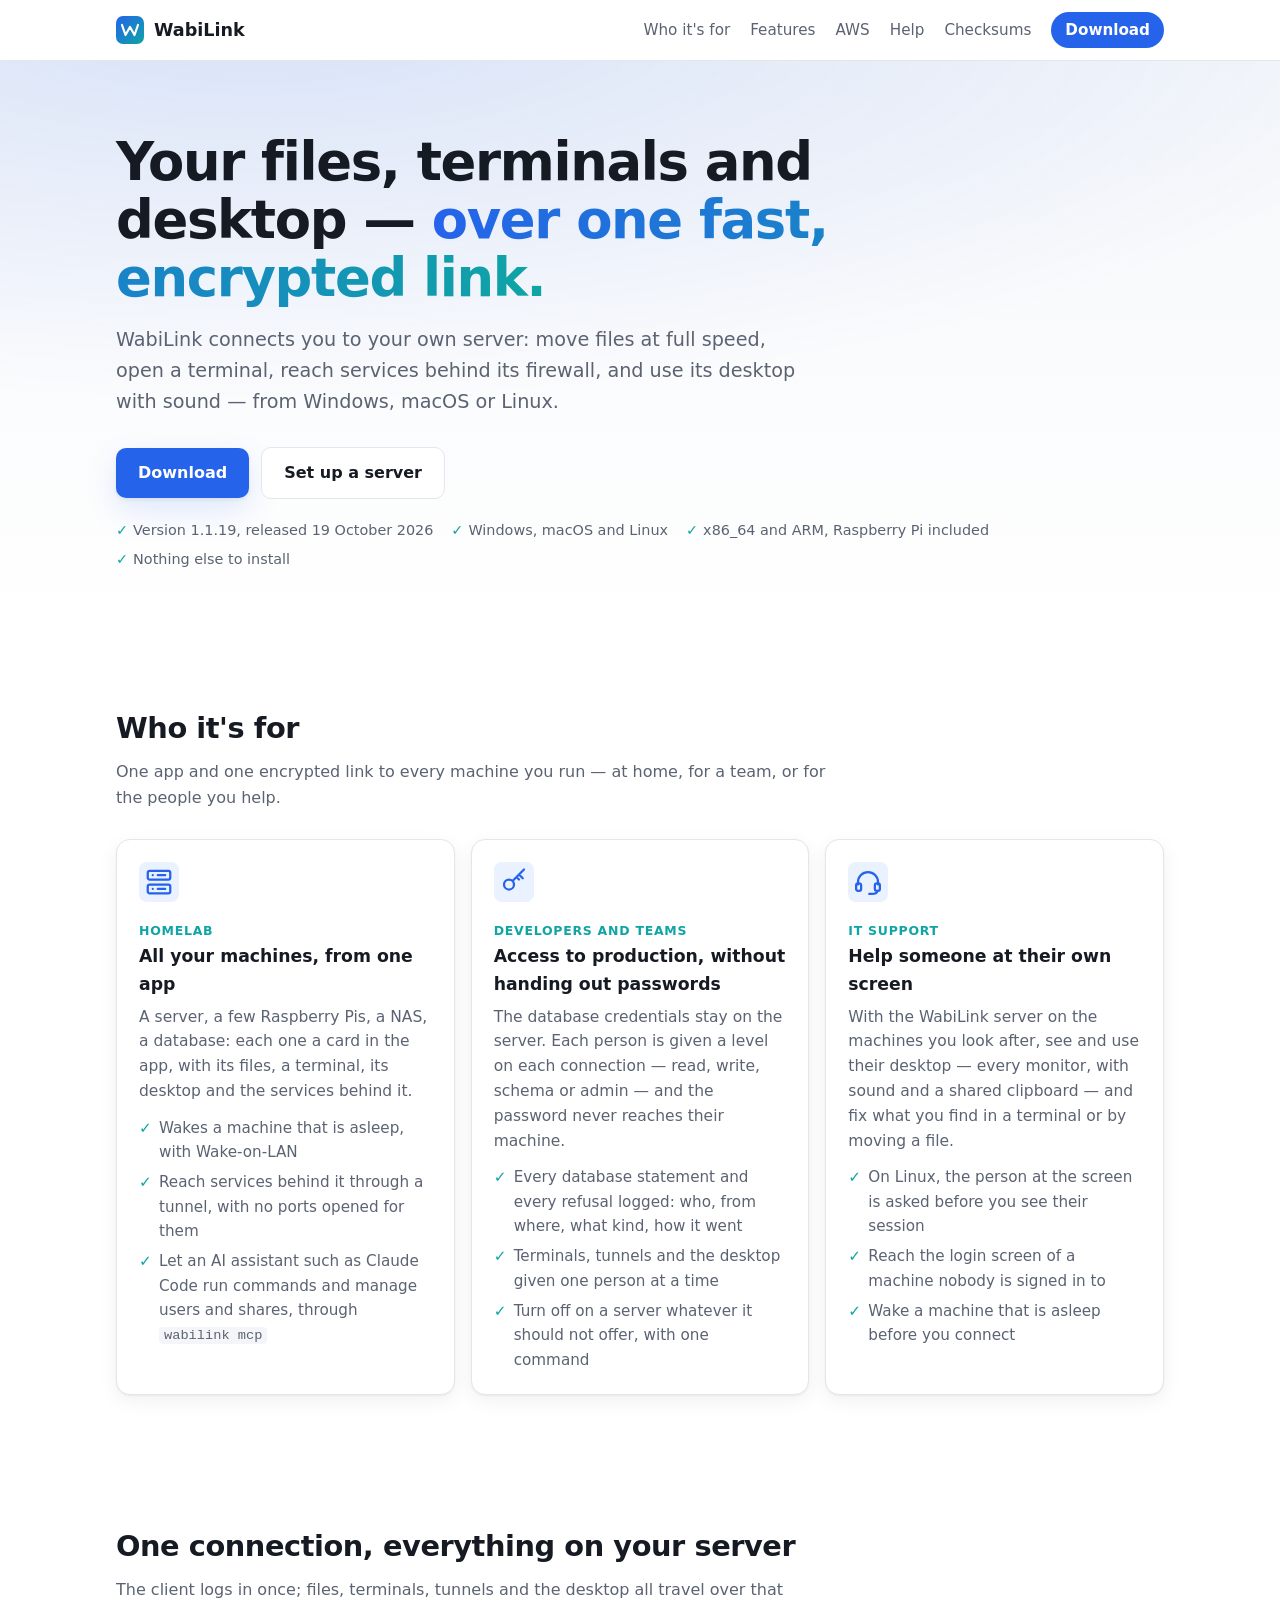
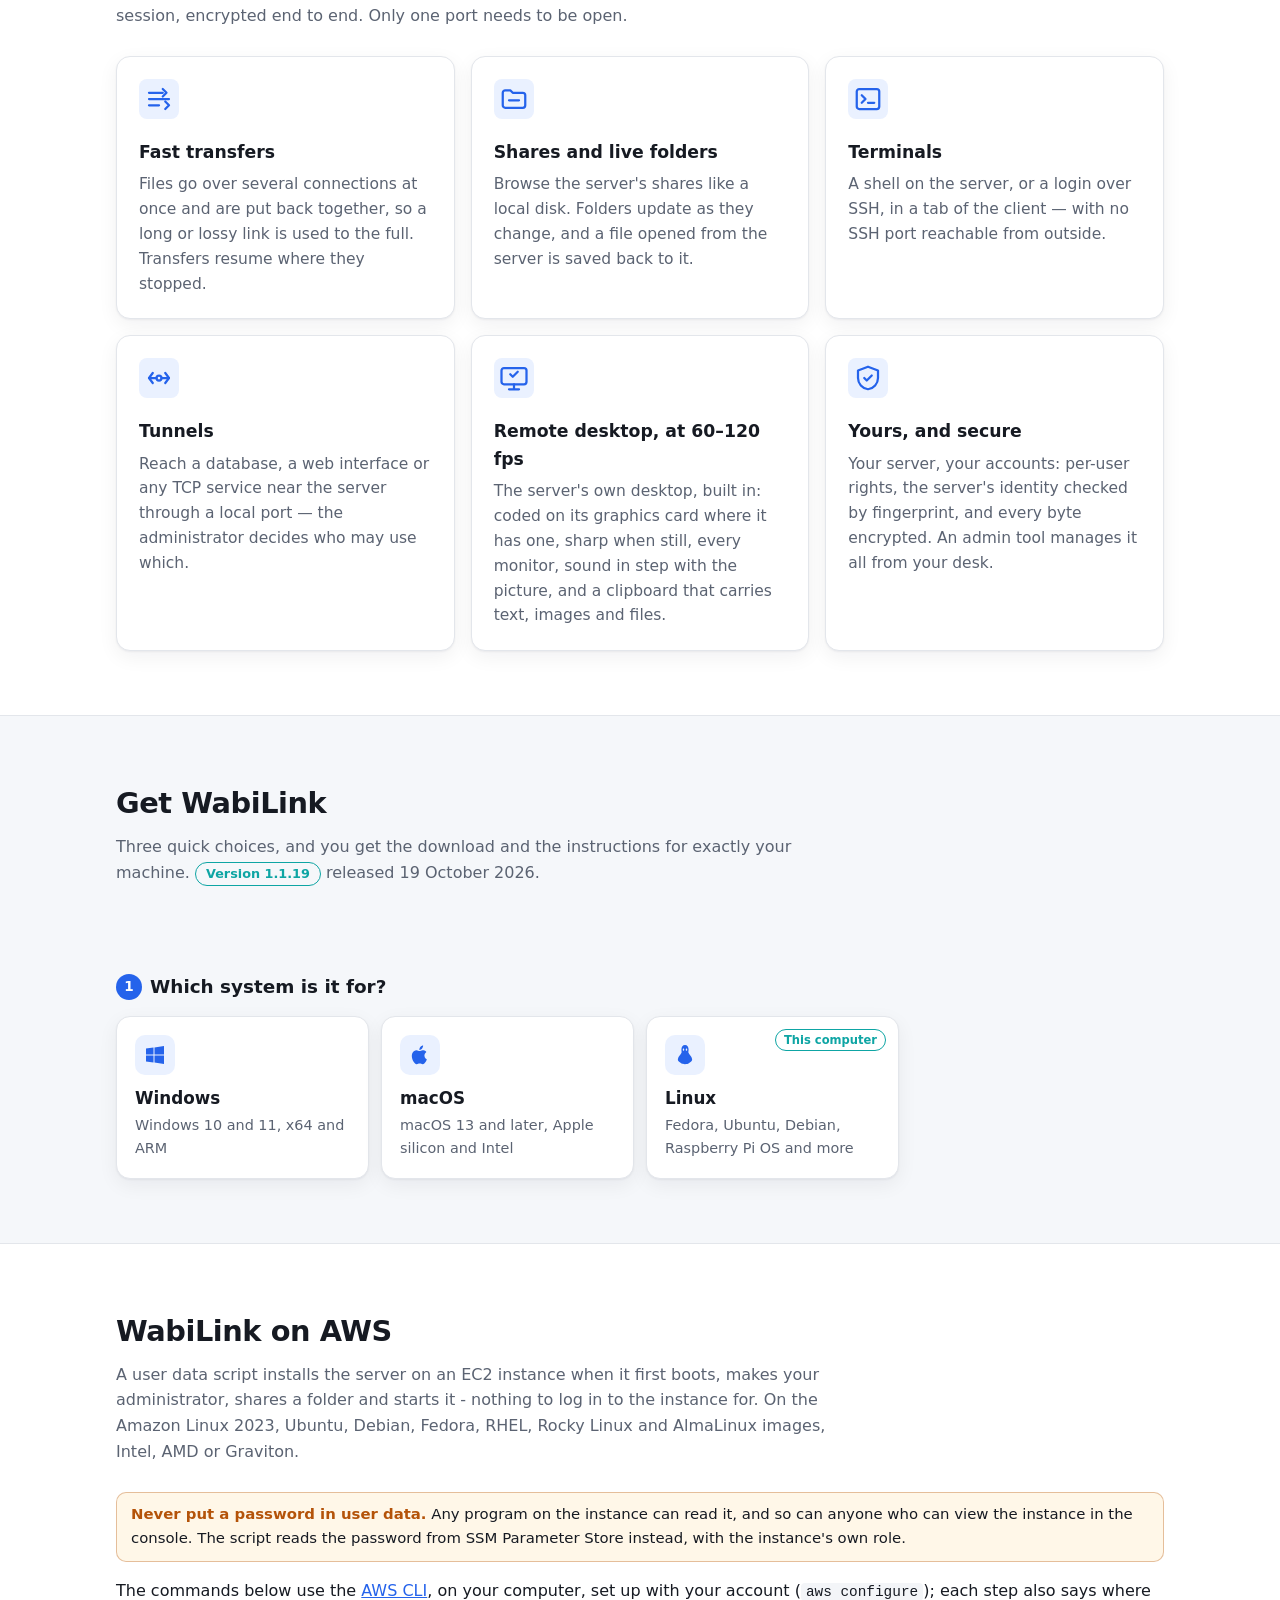
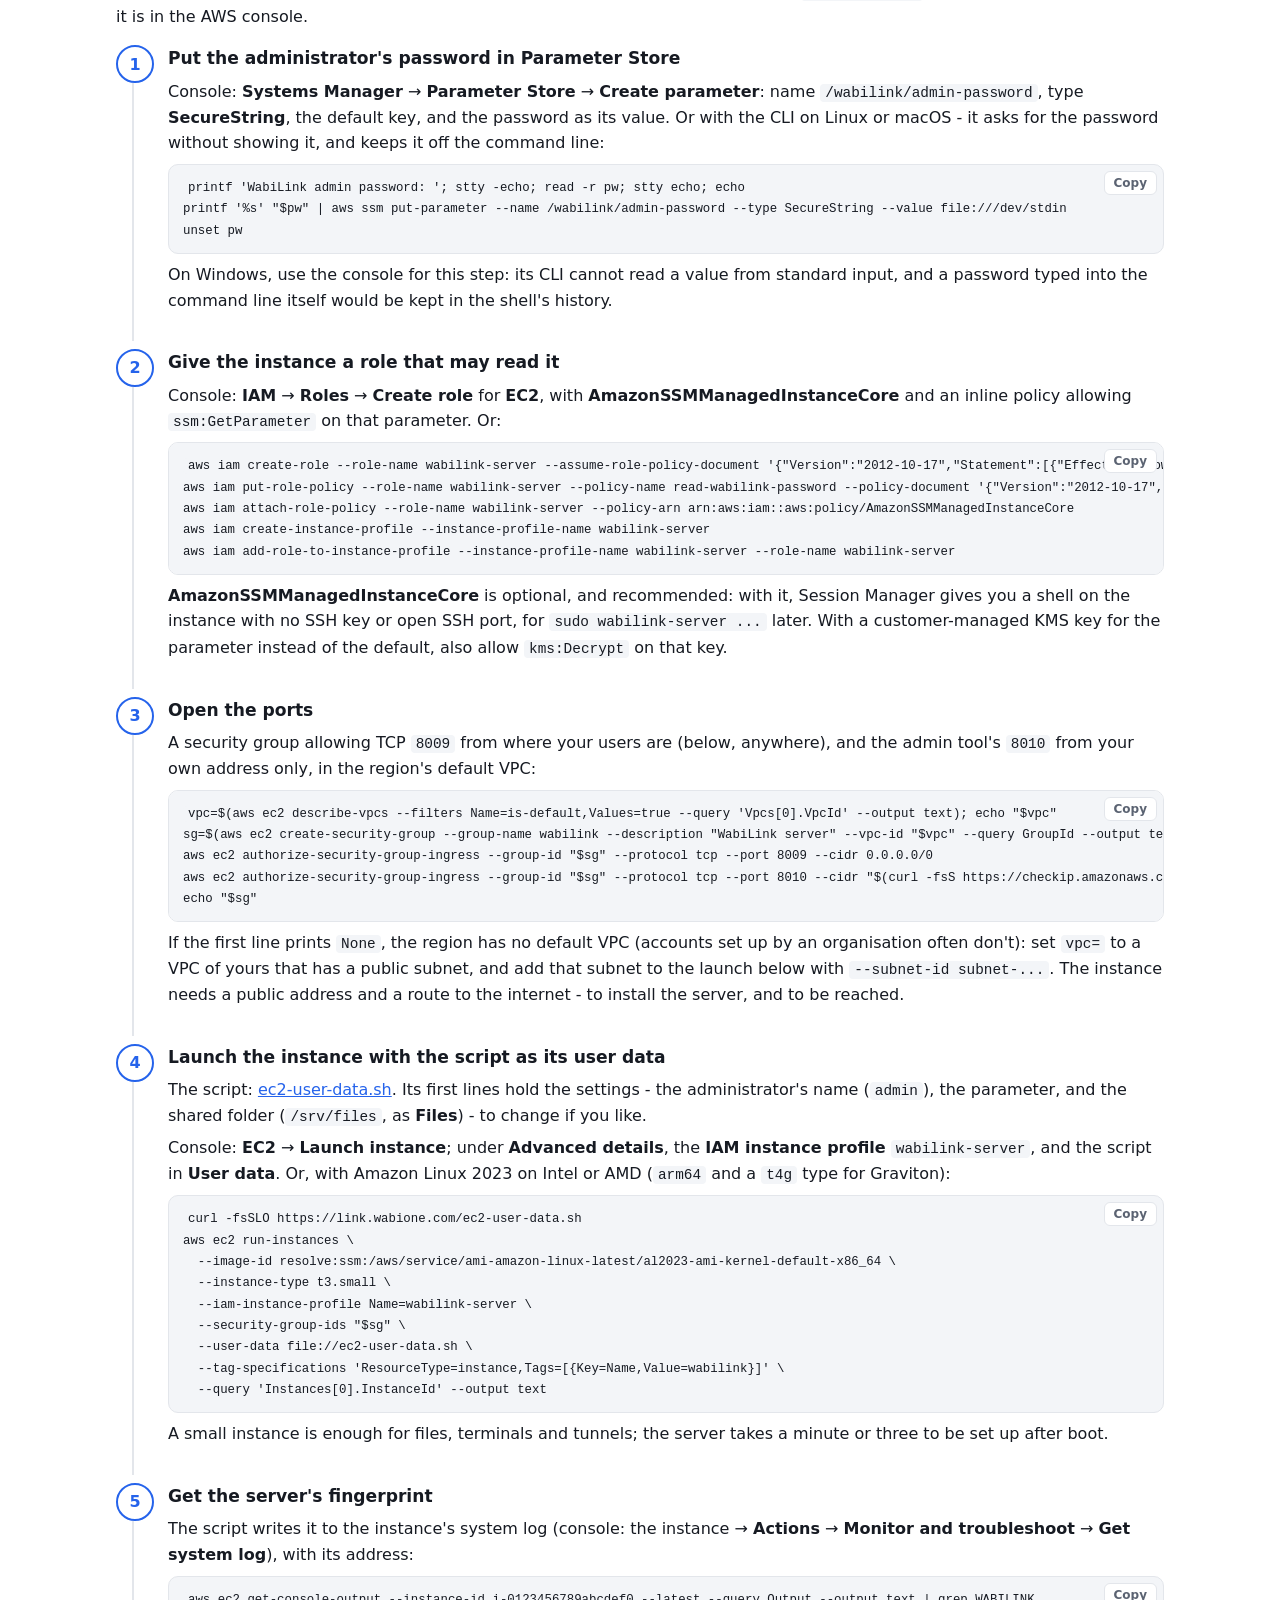
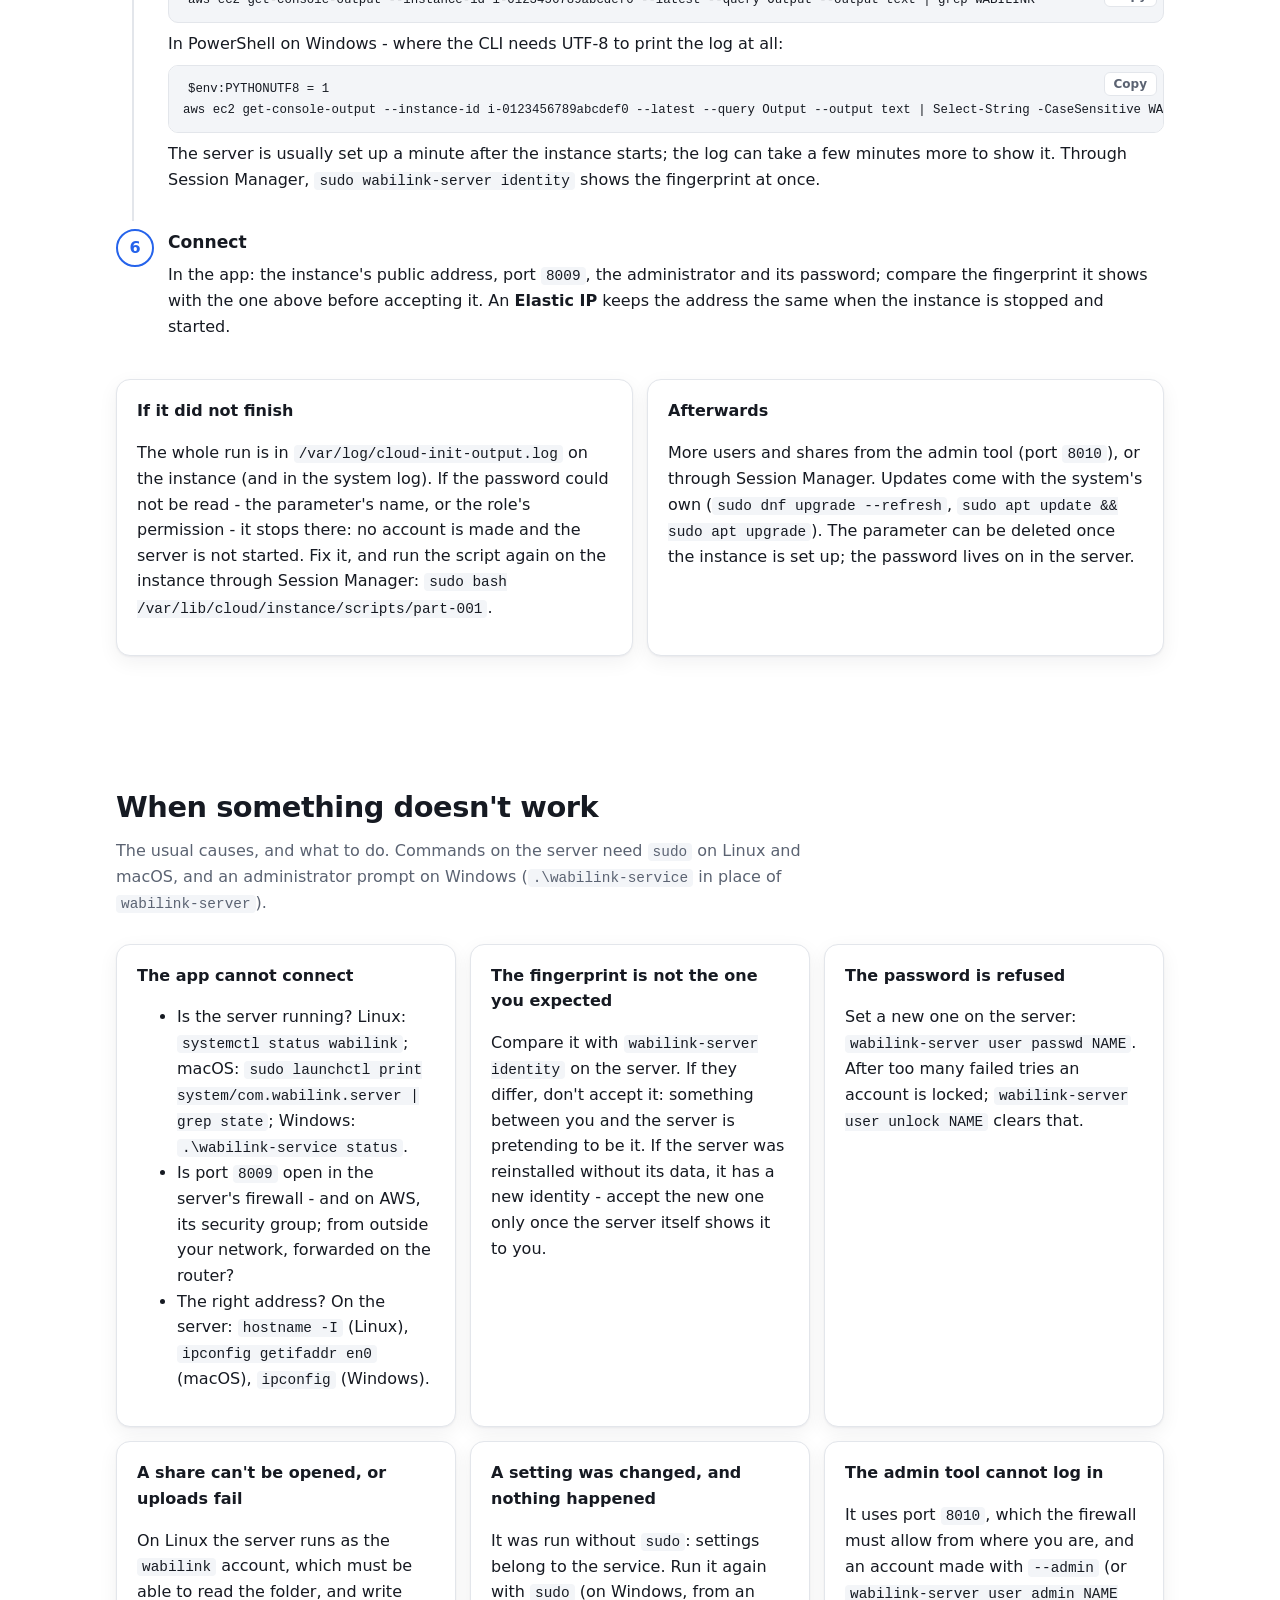
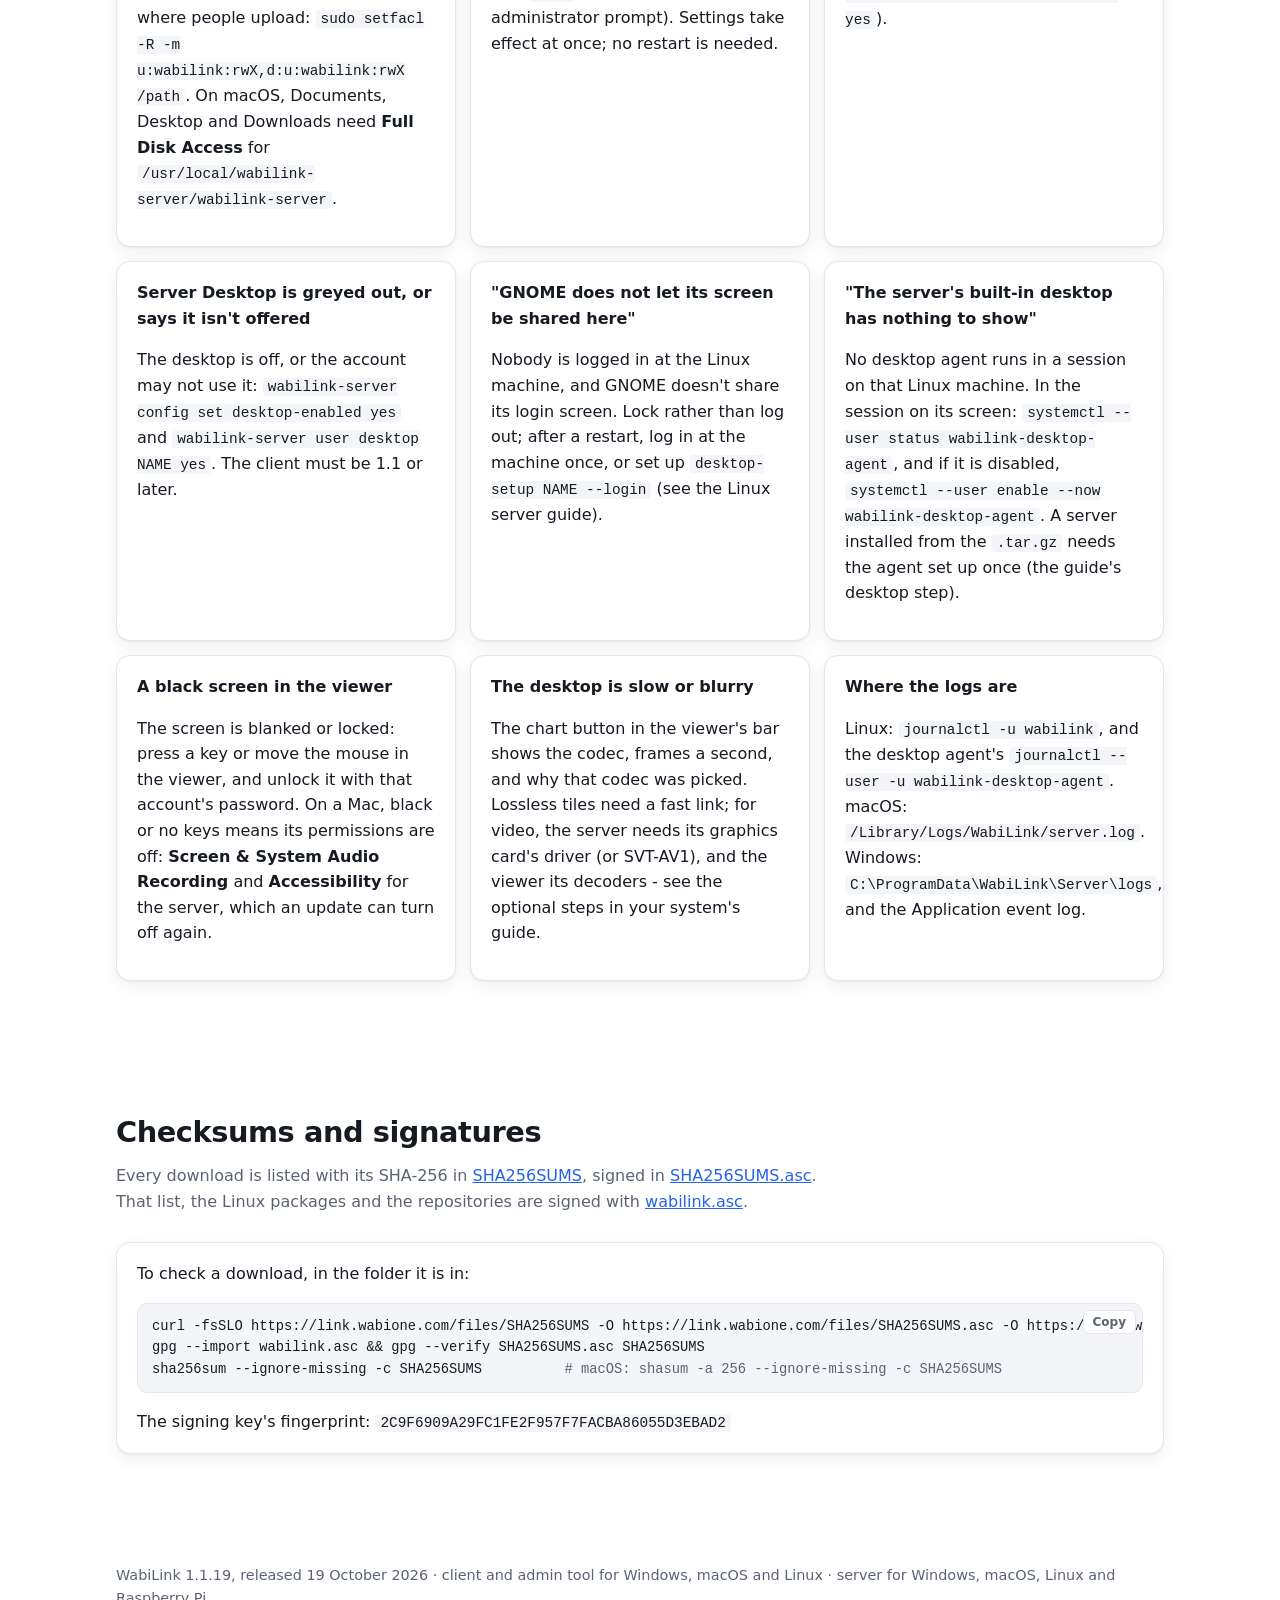
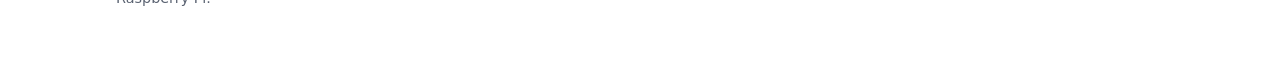
==== commit 640c70ad: "wabilink-server 1.1.19" ====
--- a/index.html
+++ b/index.html
@@ -64,6 +64,11 @@
   .feature svg { width: 30px; height: 30px; stroke: var(--accent); fill: none; stroke-width: 1.8; stroke-linecap: round; stroke-linejoin: round; padding: 5px; border-radius: 8px; background: var(--accent-soft); box-sizing: content-box; }
   .feature h3 { margin: 12px 0 6px; font-size: 1.08rem; }
   .feature p { margin: 0; color: var(--muted); font-size: .97rem; }
+  .feature .who { display: block; margin-top: 12px; font-size: .78rem; font-weight: 700; letter-spacing: .06em; text-transform: uppercase; color: var(--accent2); }
+  .feature .who + h3 { margin-top: 2px; }
+  .feature ul { margin: 12px 0 0; padding: 0; list-style: none; color: var(--muted); font-size: .95rem; }
+  .feature li { position: relative; padding-left: 20px; margin-top: 6px; }
+  .feature li::before { content: "✓"; position: absolute; left: 0; color: var(--accent2); font-weight: 700; }
 
   /* ── the guide: choose, choose, choose, then the steps ── */
   #get { background: var(--bg2); border-top: 1px solid var(--line); border-bottom: 1px solid var(--line); }
@@ -150,6 +155,7 @@
       WabiLink
     </a>
     <nav>
+      <a href="#who">Who it's for</a>
       <a href="#features">Features</a>
       <a href="#aws">AWS</a>
       <a href="#help">Help</a>
@@ -168,9 +174,55 @@
       <a class="button primary" href="#get" id="hero-get">Download</a>
       <a class="button ghost" href="#get" data-pick-role="server">Set up a server</a>
     </div>
-    <p class="meta"><span>Version 1.1.15, released 17 October 2026</span><span>Windows, macOS and Linux</span><span>x86_64 and ARM, Raspberry Pi included</span><span>Nothing else to install</span></p>
+    <p class="meta"><span>Version 1.1.19, released 19 October 2026</span><span>Windows, macOS and Linux</span><span>x86_64 and ARM, Raspberry Pi included</span><span>Nothing else to install</span></p>
   </div>
 </div>
+
+<section id="who">
+  <div class="wrap">
+    <h2>Who it's for</h2>
+    <p class="sub">One app and one encrypted link to every machine you run &mdash; at home, for a team, or for the
+      people you help.</p>
+    <div class="features">
+      <div class="feature">
+        <svg viewBox="0 0 24 24"><rect x="3" y="3" width="18" height="7" rx="1.5"/><rect x="3" y="14" width="18" height="7" rx="1.5"/><path d="M7 6.5h.01M7 17.5h.01M11 6.5h6M11 17.5h6"/></svg>
+        <span class="who">Homelab</span>
+        <h3>All your machines, from one app</h3>
+        <p>A server, a few Raspberry Pis, a NAS, a database: each one a card in the app, with its files, a terminal,
+          its desktop and the services behind it.</p>
+        <ul>
+          <li>Wakes a machine that is asleep, with Wake-on-LAN</li>
+          <li>Reach services behind it through a tunnel, with no ports opened for them</li>
+          <li>Let an AI assistant such as Claude Code run commands and manage users and shares, through <code>wabilink mcp</code></li>
+        </ul>
+      </div>
+      <div class="feature">
+        <svg viewBox="0 0 24 24"><circle cx="8" cy="14" r="4"/><path d="M11 11l9-9M16 6l3 3M14 8l2 2"/></svg>
+        <span class="who">Developers and teams</span>
+        <h3>Access to production, without handing out passwords</h3>
+        <p>The database credentials stay on the server. Each person is given a level on each connection &mdash; read,
+          write, schema or admin &mdash; and the password never reaches their machine.</p>
+        <ul>
+          <li>Every database statement and every refusal logged: who, from where, what kind, how it went</li>
+          <li>Terminals, tunnels and the desktop given one person at a time</li>
+          <li>Turn off on a server whatever it should not offer, with one command</li>
+        </ul>
+      </div>
+      <div class="feature">
+        <svg viewBox="0 0 24 24"><path d="M4 14v-2a8 8 0 0 1 16 0v2"/><rect x="2.5" y="13" width="4" height="6" rx="1.5"/><rect x="17.5" y="13" width="4" height="6" rx="1.5"/><path d="M19.5 19c0 1.7-1.8 2.5-4.5 2.5H13"/></svg>
+        <span class="who">IT support</span>
+        <h3>Help someone at their own screen</h3>
+        <p>With the WabiLink server on the machines you look after, see and use their desktop &mdash; every monitor,
+          with sound and a shared clipboard &mdash; and fix what you find in a terminal or by moving a file.</p>
+        <ul>
+          <li>On Linux, the person at the screen is asked before you see their session</li>
+          <li>Reach the login screen of a machine nobody is signed in to</li>
+          <li>Wake a machine that is asleep before you connect</li>
+        </ul>
+      </div>
+    </div>
+  </div>
+</section>
 
 <section id="features">
   <div class="wrap">
@@ -222,7 +274,7 @@
   <div class="wrap">
     <h2>Get WabiLink</h2>
     <p class="sub">Three quick choices, and you get the download and the instructions for exactly your machine.
-      <span class="version">Version 1.1.15</span> released 17 October 2026.</p>
+      <span class="version">Version 1.1.19</span> released 19 October 2026.</p>
 
     <div class="crumbs" id="crumbs" aria-live="polite"></div>
 
@@ -283,12 +335,12 @@
 
     <!-- Windows · client -->
     <div class="guide" data-guide="windows/client">
-      <div class="head"><h3>WabiLink for Windows</h3><span class="version">Version 1.1.15</span></div>
+      <div class="head"><h3>WabiLink for Windows</h3><span class="version">Version 1.1.19</span></div>
       <p class="intro">The app you connect with. It comes with everything it needs: no installer, nothing else to set up.</p>
       <ol class="steps">
         <li><h4>Download it</h4>
           <p>Most PCs are <strong>x64</strong>; take <strong>ARM64</strong> for a Snapdragon laptop or a Surface Pro X.</p>
-          <div class="buttons"><a class="dl" href="files/wabilink-client-1.1.15-windows-x64.zip">x64 <small>1.1.15 · 75 MB</small></a> <a class="dl" href="files/wabilink-client-1.1.15-windows-arm64.zip">ARM64 <small>1.1.15 · 72 MB</small></a></div>
+          <div class="buttons"><a class="dl" href="files/wabilink-client-1.1.19-windows-x64.zip">x64 <small>1.1.19 · 74 MB</small></a> <a class="dl" href="files/wabilink-client-1.1.19-windows-arm64.zip">ARM64 <small>1.1.19 · 72 MB</small></a></div>
         </li>
         <li><h4>Unpack it</h4>
           <p>Right-click the downloaded <code>.zip</code> &rarr; <strong>Extract All&hellip;</strong>, and choose where it should
@@ -328,12 +380,12 @@
 
     <!-- Windows · admin -->
     <div class="guide" data-guide="windows/admin">
-      <div class="head"><h3>WabiLink Admin for Windows</h3><span class="version">Version 1.1.15</span></div>
+      <div class="head"><h3>WabiLink Admin for Windows</h3><span class="version">Version 1.1.19</span></div>
       <p class="intro">Manages a WabiLink server from your desk: users and their rights, shares, the remote desktop, and the server's settings.</p>
       <ol class="steps">
         <li><h4>Download it</h4>
           <p>Most PCs are <strong>x64</strong>; take <strong>ARM64</strong> for an ARM laptop.</p>
-          <div class="buttons"><a class="dl" href="files/wabilink-admin-1.1.15-windows-x64.zip">x64 <small>1.1.15 · 73 MB</small></a> <a class="dl" href="files/wabilink-admin-1.1.15-windows-arm64.zip">ARM64 <small>1.1.15 · 70 MB</small></a></div>
+          <div class="buttons"><a class="dl" href="files/wabilink-admin-1.1.19-windows-x64.zip">x64 <small>1.1.19 · 73 MB</small></a> <a class="dl" href="files/wabilink-admin-1.1.19-windows-arm64.zip">ARM64 <small>1.1.19 · 71 MB</small></a></div>
         </li>
         <li><h4>Unpack it and start it</h4>
           <p>Right-click the <code>.zip</code> &rarr; <strong>Extract All&hellip;</strong>, open the <code>wabilink-admin</code>
@@ -350,17 +402,17 @@
 
     <!-- Windows · server -->
     <div class="guide" data-guide="windows/server">
-      <div class="head"><h3>WabiLink Server for Windows</h3><span class="version">Version 1.1.15</span></div>
+      <div class="head"><h3>WabiLink Server for Windows</h3><span class="version">Version 1.1.19</span></div>
       <p class="intro">Runs as a Windows service: it starts with Windows, restarts if it stops, and shows this PC's own desktop to the people you allow.</p>
       <ol class="steps">
         <li><h4>Download it</h4>
-          <div class="buttons"><a class="dl" href="files/wabilink-server-1.1.15-windows-x64.zip">x64 <small>1.1.15 · 38 MB</small></a> <a class="dl" href="files/wabilink-server-1.1.15-windows-arm64.zip">ARM64 <small>1.1.15 · 36 MB</small></a></div>
+          <div class="buttons"><a class="dl" href="files/wabilink-server-1.1.19-windows-x64.zip">x64 <small>1.1.19 · 38 MB</small></a> <a class="dl" href="files/wabilink-server-1.1.19-windows-arm64.zip">ARM64 <small>1.1.19 · 36 MB</small></a></div>
         </li>
         <li><h4>Unpack it where it will stay</h4>
           <p>The service runs from this folder, so put it somewhere permanent. Open <strong>PowerShell as administrator</strong>
             (<span class="kbd">Win</span>+<span class="kbd">X</span> &rarr; <strong>Terminal (Admin)</strong>) and run:</p>
-          <pre><code>Get-Item $HOME\Downloads\wabilink-server-1.1.15-windows-*.zip | Unblock-File
-Expand-Archive -Path $HOME\Downloads\wabilink-server-1.1.15-windows-*.zip -DestinationPath "C:\Program Files\WabiLink"
+          <pre><code>Get-Item $HOME\Downloads\wabilink-server-1.1.19-windows-*.zip | Unblock-File
+Expand-Archive -Path $HOME\Downloads\wabilink-server-1.1.19-windows-*.zip -DestinationPath "C:\Program Files\WabiLink"
 cd "C:\Program Files\WabiLink\wabilink-server"</code></pre>
         </li>
         <li><h4>Install and start the service</h4>
@@ -397,14 +449,8 @@
             Intel), the screen is coded on it, at 60 frames a second and more.</p>
           <p>This is the PC's own screen, not a Remote Desktop session: someone connected by Remote Desktop is not seen (the
             screen shows the login screen meanwhile), and signing in as them from the viewer takes their session over and ends
-            their Remote Desktop connection. For a separate session, use Remote Desktop through WabiLink, below.</p>
-        </li>
-        <li><h4>Windows Remote Desktop too <span class="optional">optional</span></h4>
-          <p>On Windows Pro, Enterprise or Education, users can also open this PC's own Remote Desktop (RDP) from WabiLink -
-            <strong>Server Desktop (RDP)</strong>, a separate Windows login - through their WabiLink session, with no RDP port opened
-            to the network. Turn on Remote Desktop in Settings &rarr; System &rarr; <strong>Remote Desktop</strong>, then:</p>
-          <pre><code>.\wabilink-service config set rdp-enabled yes
-.\wabilink-service user rdp $env:USERNAME yes</code></pre>
+            their Remote Desktop connection. For a separate session, give yourself a WabiLink tunnel to the PC's Remote
+            Desktop and connect a Remote Desktop app of your own through it.</p>
         </li>
       </ol>
       <div class="after">
@@ -414,7 +460,7 @@
             <strong>WabiLink</strong>.</p></div>
         <div class="card"><h4>Updating</h4>
           <pre><code>.\wabilink-service stop
-Expand-Archive -Path $HOME\Downloads\wabilink-server-1.1.15-windows-*.zip -DestinationPath "C:\Program Files\WabiLink" -Force
+Expand-Archive -Path $HOME\Downloads\wabilink-server-1.1.19-windows-*.zip -DestinationPath "C:\Program Files\WabiLink" -Force
 .\wabilink-service start</code></pre></div>
         <div class="card"><h4>Removing</h4>
           <pre><code>.\wabilink-service uninstall</code></pre>
@@ -424,7 +470,7 @@
 
     <!-- macOS · client -->
     <div class="guide" data-guide="macos/client">
-      <div class="head"><h3>WabiLink for macOS</h3><span class="version">Version 1.1.15</span></div>
+      <div class="head"><h3>WabiLink for macOS</h3><span class="version">Version 1.1.19</span></div>
       <p class="intro">The app you connect with. One command downloads the right version for your Mac and puts it in Applications.</p>
       <div class="tip"><strong>You need:</strong> macOS 13 (Ventura) or later, and an administrator account on the Mac (the one you set it up with usually is).</div>
       <ol class="steps">
@@ -432,7 +478,7 @@
           <p>Press <span class="kbd">⌘</span>+<span class="kbd">Space</span>, type <strong>Terminal</strong> and press <span class="kbd">Return</span>.</p>
         </li>
         <li><h4>Copy these, paste them into Terminal, and press Return</h4>
-          <pre><code>curl -fsSLO https://alexander-miglis.github.io/wabilink-packages/install-macos.sh
+          <pre><code>curl -fsSLO https://link.wabione.com/install-macos.sh
 bash install-macos.sh client</code></pre>
           <p>The first downloads the install script, the second runs it. It finds out whether your Mac has Apple silicon or Intel, downloads the newest WabiLink for it, checks it, and puts
             <strong>WabiLink</strong> in Applications. It says when it is done.</p>
@@ -462,14 +508,14 @@
       </ol>
       <details><summary>Or download it yourself</summary>
         <p>Apple silicon (M1 and later) or Intel: Apple menu &rarr; <strong>About This Mac</strong>.</p>
-        <div class="buttons"><a class="dl" href="files/wabilink-client-1.1.15-macos-arm64.zip">Apple silicon <small>1.1.15 · 48 MB</small></a> <a class="dl" href="files/wabilink-client-1.1.15-macos-x64.zip">Intel <small>1.1.15 · 50 MB</small></a></div>
+        <div class="buttons"><a class="dl" href="files/wabilink-client-1.1.19-macos-arm64.zip">Apple silicon <small>1.1.19 · 48 MB</small></a> <a class="dl" href="files/wabilink-client-1.1.19-macos-x64.zip">Intel <small>1.1.19 · 50 MB</small></a></div>
         <p>Open the <code>.zip</code> (Safari may already have) and drag <strong>WabiLink</strong> into Applications. The first time,
           Control-click it &rarr; <strong>Open</strong> &rarr; <strong>Open</strong>; on macOS 15 and later, open it, then System Settings
           &rarr; <strong>Privacy &amp; Security</strong> &rarr; <strong>Open Anyway</strong>.</p>
       </details>
       <div class="after">
         <div class="card"><h4>Updating</h4><p>Quit WabiLink and paste the same commands again. Your profiles are kept.</p>
-          <pre><code>curl -fsSLO https://alexander-miglis.github.io/wabilink-packages/install-macos.sh
+          <pre><code>curl -fsSLO https://link.wabione.com/install-macos.sh
 bash install-macos.sh client</code></pre></div>
         <div class="card"><h4>Removing</h4><p>Drag WabiLink from Applications to the Bin. Settings are in <code>~/Library/Application Support/WabiLink</code>.</p></div>
       </div>
@@ -477,7 +523,7 @@
 
     <!-- macOS · admin -->
     <div class="guide" data-guide="macos/admin">
-      <div class="head"><h3>WabiLink Admin for macOS</h3><span class="version">Version 1.1.15</span></div>
+      <div class="head"><h3>WabiLink Admin for macOS</h3><span class="version">Version 1.1.19</span></div>
       <p class="intro">Manages a WabiLink server's users, shares and settings.</p>
       <div class="tip"><strong>You need:</strong> macOS 13 (Ventura) or later, and an administrator account on the Mac.</div>
       <ol class="steps">
@@ -485,7 +531,7 @@
           <p>Press <span class="kbd">⌘</span>+<span class="kbd">Space</span>, type <strong>Terminal</strong> and press <span class="kbd">Return</span>.</p>
         </li>
         <li><h4>Copy these, paste them into Terminal, and press Return</h4>
-          <pre><code>curl -fsSLO https://alexander-miglis.github.io/wabilink-packages/install-macos.sh
+          <pre><code>curl -fsSLO https://link.wabione.com/install-macos.sh
 bash install-macos.sh admin</code></pre>
           <p><strong>WabiLink Admin</strong> is then in Applications.</p>
         </li>
@@ -494,7 +540,7 @@
         </li>
       </ol>
       <details><summary>Or download it yourself</summary>
-        <div class="buttons"><a class="dl" href="files/wabilink-admin-1.1.15-macos-arm64.zip">Apple silicon <small>1.1.15 · 46 MB</small></a> <a class="dl" href="files/wabilink-admin-1.1.15-macos-x64.zip">Intel <small>1.1.15 · 49 MB</small></a></div>
+        <div class="buttons"><a class="dl" href="files/wabilink-admin-1.1.19-macos-arm64.zip">Apple silicon <small>1.1.19 · 47 MB</small></a> <a class="dl" href="files/wabilink-admin-1.1.19-macos-x64.zip">Intel <small>1.1.19 · 49 MB</small></a></div>
         <p>Drag <strong>WabiLink Admin</strong> into Applications. The first time, Control-click it &rarr; <strong>Open</strong> &rarr;
           <strong>Open</strong> (on macOS 15: Privacy &amp; Security &rarr; <strong>Open Anyway</strong>).</p>
       </details>
@@ -502,7 +548,7 @@
 
     <!-- macOS · server -->
     <div class="guide" data-guide="macos/server">
-      <div class="head"><h3>WabiLink Server for macOS</h3><span class="version">Version 1.1.15</span></div>
+      <div class="head"><h3>WabiLink Server for macOS</h3><span class="version">Version 1.1.19</span></div>
       <p class="intro">Runs as a service: it starts when the Mac starts, before anyone logs in, and restarts if it stops. Copy each
         box into Terminal as it is - nothing in them needs changing.</p>
       <div class="tip"><strong>You need:</strong>
@@ -519,7 +565,7 @@
           <p>Press <span class="kbd">⌘</span>+<span class="kbd">Space</span>, type <strong>Terminal</strong> and press <span class="kbd">Return</span>.</p>
         </li>
         <li><h4>Install the server</h4>
-          <pre><code>curl -fsSLO https://alexander-miglis.github.io/wabilink-packages/install-macos.sh
+          <pre><code>curl -fsSLO https://link.wabione.com/install-macos.sh
 sudo bash install-macos.sh</code></pre>
           <p>The first command downloads the install script; read it if you like (<code>less install-macos.sh</code>) before the
             second runs it. It downloads the newest server for your Mac, checks it, installs it in <code>/usr/local/wabilink-server</code>, and starts it
@@ -572,7 +618,7 @@
       </ol>
       <div class="after">
         <div class="card"><h4>Updating</h4><p>The same commands again: the newest version, the accounts and shares kept.</p>
-          <pre><code>curl -fsSLO https://alexander-miglis.github.io/wabilink-packages/install-macos.sh
+          <pre><code>curl -fsSLO https://link.wabione.com/install-macos.sh
 sudo bash install-macos.sh</code></pre></div>
         <div class="card"><h4>Is it running?</h4>
           <pre><code>sudo launchctl print system/com.wabilink.server | grep state
@@ -586,7 +632,7 @@
 
     <!-- Linux · client -->
     <div class="guide" data-guide="linux/client">
-      <div class="head"><h3>WabiLink for <span data-distro-name>Linux</span></h3><span class="version">Version 1.1.15</span></div>
+      <div class="head"><h3>WabiLink for <span data-distro-name>Linux</span></h3><span class="version">Version 1.1.19</span></div>
       <p class="intro">The app you connect with. It brings its own runtime; the system provides fonts, the display and, optionally, video decoders and sound.</p>
       <ol class="steps">
         <li><h4>Install what it uses from the system</h4>
@@ -623,11 +669,11 @@
         <li><h4>Download it</h4>
           <p data-only="raspi">For a Raspberry Pi 3, 4 or 5 with the <strong>64-bit</strong> Raspberry Pi OS take <strong>ARM64</strong>; the 32-bit system has no WabiLink app.</p>
           <p data-not="raspi">Most PCs are <strong>x86_64</strong>; ARM boards and laptops take <strong>ARM64</strong>. <code>uname -m</code> says which.</p>
-          <div class="buttons"><a class="dl" href="files/wabilink-client-1.1.15-linux-x64.tar.gz">x86_64 <small>1.1.15 · 48 MB</small></a> <a class="dl" href="files/wabilink-client-1.1.15-linux-arm64.tar.gz">ARM64 <small>1.1.15 · 46 MB</small></a></div>
+          <div class="buttons"><a class="dl" href="files/wabilink-client-1.1.19-linux-x64.tar.gz">x86_64 <small>1.1.19 · 48 MB</small></a> <a class="dl" href="files/wabilink-client-1.1.19-linux-arm64.tar.gz">ARM64 <small>1.1.19 · 46 MB</small></a></div>
         </li>
         <li><h4>Install it for yourself, with a menu entry</h4>
           <pre><code>mkdir -p ~/.local/opt ~/.local/bin ~/.local/share/applications
-tar -xzf ~/Downloads/wabilink-client-1.1.15-linux-*.tar.gz -C ~/.local/opt
+tar -xzf ~/Downloads/wabilink-client-1.1.19-linux-*.tar.gz -C ~/.local/opt
 ln -sf ~/.local/opt/wabilink-client/wabilink-client ~/.local/bin/wabilink-client
 ln -sf ~/.local/opt/wabilink-client/wabilink-cli ~/.local/bin/wabilink
 cat &gt; ~/.local/share/applications/wabilink.desktop &lt;&lt;EOF
@@ -658,7 +704,7 @@
       </ol>
       <div class="after">
         <div class="card"><h4>Updating</h4><p>Close WabiLink and unpack the new version over the old one:</p>
-          <pre><code>tar -xzf ~/Downloads/wabilink-client-1.1.15-linux-*.tar.gz -C ~/.local/opt</code></pre></div>
+          <pre><code>tar -xzf ~/Downloads/wabilink-client-1.1.19-linux-*.tar.gz -C ~/.local/opt</code></pre></div>
         <div class="card"><h4>Removing</h4>
           <pre><code>rm -rf ~/.local/opt/wabilink-client ~/.local/bin/wabilink-client ~/.local/bin/wabilink ~/.local/share/applications/wabilink.desktop</code></pre></div>
       </div>
@@ -666,7 +712,7 @@
 
     <!-- Linux · admin -->
     <div class="guide" data-guide="linux/admin">
-      <div class="head"><h3>WabiLink Admin for <span data-distro-name>Linux</span></h3><span class="version">Version 1.1.15</span></div>
+      <div class="head"><h3>WabiLink Admin for <span data-distro-name>Linux</span></h3><span class="version">Version 1.1.19</span></div>
       <p class="intro">Manages a WabiLink server's users, shares and settings.</p>
       <ol class="steps">
         <li><h4>Install what it uses from the system</h4>
@@ -679,11 +725,11 @@
         </li>
         <li><h4>Download it</h4>
           <p data-only="raspi">Take <strong>ARM64</strong>, for the 64-bit Raspberry Pi OS.</p>
-          <div class="buttons"><a class="dl" href="files/wabilink-admin-1.1.15-linux-x64.tar.gz">x86_64 <small>1.1.15 · 46 MB</small></a> <a class="dl" href="files/wabilink-admin-1.1.15-linux-arm64.tar.gz">ARM64 <small>1.1.15 · 44 MB</small></a></div>
+          <div class="buttons"><a class="dl" href="files/wabilink-admin-1.1.19-linux-x64.tar.gz">x86_64 <small>1.1.19 · 47 MB</small></a> <a class="dl" href="files/wabilink-admin-1.1.19-linux-arm64.tar.gz">ARM64 <small>1.1.19 · 45 MB</small></a></div>
         </li>
         <li><h4>Install it for yourself, with a menu entry</h4>
           <pre><code>mkdir -p ~/.local/opt ~/.local/bin ~/.local/share/applications
-tar -xzf ~/Downloads/wabilink-admin-1.1.15-linux-*.tar.gz -C ~/.local/opt
+tar -xzf ~/Downloads/wabilink-admin-1.1.19-linux-*.tar.gz -C ~/.local/opt
 ln -sf ~/.local/opt/wabilink-admin/wabilink-admin ~/.local/bin/wabilink-admin
 cat &gt; ~/.local/share/applications/wabilink-admin.desktop &lt;&lt;EOF
 [Desktop Entry]
@@ -702,7 +748,7 @@
 
     <!-- Linux · server -->
     <div class="guide" data-guide="linux/server">
-      <div class="head"><h3>WabiLink Server for <span data-distro-name>Linux</span></h3><span class="version">Version 1.1.15</span></div>
+      <div class="head"><h3>WabiLink Server for <span data-distro-name>Linux</span></h3><span class="version">Version 1.1.19</span></div>
       <p class="intro" data-only="fedora rhel ubuntu debian raspi">Installed from WabiLink's signed package repository, so it
         updates with the rest of the system. It runs as a systemd service under its own <code>wabilink</code> account.</p>
       <p class="intro" data-only="arch opensuse other">There are no packages for this distribution yet: the server comes as a
@@ -712,7 +758,7 @@
         see <a href="#aws">WabiLink on AWS</a>.</div>
       <ol class="steps">
         <li data-only="fedora rhel ubuntu debian raspi"><h4>Install it</h4>
-          <pre><code>curl -fsSLO https://alexander-miglis.github.io/wabilink-packages/install.sh
+          <pre><code>curl -fsSLO https://link.wabione.com/install.sh
 sudo sh install.sh</code></pre>
           <p>The first command downloads the install script; read it if you like (<code>less install.sh</code>) before the second
             runs it. It adds the repository and its signing key, then installs <code>wabilink-server</code> with what its optional parts
@@ -720,11 +766,11 @@
             It does not start the server yet.</p>
           <p data-only="raspi">It picks the 64-bit or 32-bit package by itself (Raspberry Pi 2 and later).</p>
           <details><summary>Or add the repository by hand</summary>
-            <div data-only="fedora rhel"><pre><code>sudo curl -fsSLo /etc/yum.repos.d/wabilink.repo https://alexander-miglis.github.io/wabilink-packages/wabilink.repo
+            <div data-only="fedora rhel"><pre><code>sudo curl -fsSLo /etc/yum.repos.d/wabilink.repo https://link.wabione.com/wabilink.repo
 sudo dnf install wabilink-server</code></pre></div>
             <div data-only="ubuntu debian raspi"><pre><code>sudo install -d -m 0755 /etc/apt/keyrings
-sudo curl -fsSLo /etc/apt/keyrings/wabilink.asc https://alexander-miglis.github.io/wabilink-packages/wabilink.asc
-echo "deb [signed-by=/etc/apt/keyrings/wabilink.asc] https://alexander-miglis.github.io/wabilink-packages/deb stable main" | sudo tee /etc/apt/sources.list.d/wabilink.list
+sudo curl -fsSLo /etc/apt/keyrings/wabilink.asc https://link.wabione.com/wabilink.asc
+echo "deb [signed-by=/etc/apt/keyrings/wabilink.asc] https://link.wabione.com/deb stable main" | sudo tee /etc/apt/sources.list.d/wabilink.list
 sudo apt update &amp;&amp; sudo apt install wabilink-server</code></pre></div>
           </details>
         </li>
@@ -750,7 +796,7 @@
             On Leap, use <code>openSUSE_Leap_15.6</code> in place of <code>openSUSE_Tumbleweed</code>.</div>
         </li>
         <li data-only="arch opensuse other"><h4>Install it</h4>
-          <pre><code>curl -fsSLO https://alexander-miglis.github.io/wabilink-packages/install.sh
+          <pre><code>curl -fsSLO https://link.wabione.com/install.sh
 sudo sh install.sh</code></pre>
           <p>The first command downloads the install script; read it if you like (<code>less install.sh</code>) before the second
             runs it. It downloads the newest server for this machine's processor (x86_64, ARM64 or 32-bit ARM), checks it against the
@@ -759,9 +805,9 @@
             server yet. <code>wabilink-server version</code> says which version is installed.</p>
           <details><summary>Or install the archive by hand</summary>
             <p><code>uname -m</code> says which: <code>x86_64</code>, <code>aarch64</code> (ARM64) or <code>armv7l</code> (32-bit ARM).</p>
-            <div class="buttons"><a class="dl" href="files/wabilink-server-1.1.15-linux-x86_64.tar.gz">x86_64 <small>1.1.15 · 38 MB</small></a> <a class="dl" href="files/wabilink-server-1.1.15-linux-aarch64.tar.gz">ARM64 <small>1.1.15 · 36 MB</small></a> <a class="dl" href="files/wabilink-server-1.1.15-linux-armv7l.tar.gz">32-bit ARM <small>1.1.15 · 36 MB</small></a></div>
+            <div class="buttons"><a class="dl" href="files/wabilink-server-1.1.19-linux-x86_64.tar.gz">x86_64 <small>1.1.19 · 39 MB</small></a> <a class="dl" href="files/wabilink-server-1.1.19-linux-aarch64.tar.gz">ARM64 <small>1.1.19 · 36 MB</small></a> <a class="dl" href="files/wabilink-server-1.1.19-linux-armv7l.tar.gz">32-bit ARM <small>1.1.19 · 36 MB</small></a></div>
             <pre><code>sudo mkdir -p /opt/wabilink
-sudo tar --no-same-owner -xzf ~/Downloads/wabilink-server-1.1.15-linux-$(uname -m).tar.gz -C /opt/wabilink --strip-components=1
+sudo tar --no-same-owner -xzf ~/Downloads/wabilink-server-1.1.19-linux-$(uname -m).tar.gz -C /opt/wabilink --strip-components=1
 sudo /opt/wabilink/wabilink-server install-systemd
 sudo ln -sf /opt/wabilink/wabilink-server /usr/local/bin/wabilink-server</code></pre>
             <p>This starts the service now and at every boot. <code>--no-same-owner</code> makes the files root's: without it,
@@ -866,7 +912,7 @@
         <div class="card" data-only="fedora rhel"><h4>Updating</h4><p>With the system's updates:</p><pre><code>sudo dnf upgrade --refresh</code></pre><p>A running server restarts by itself.</p></div>
         <div class="card" data-only="ubuntu debian raspi"><h4>Updating</h4><p>With the system's updates:</p><pre><code>sudo apt update &amp;&amp; sudo apt upgrade</code></pre><p>A running server restarts by itself.</p></div>
         <div class="card" data-only="arch opensuse other"><h4>Updating</h4>
-          <pre><code>curl -fsSLO https://alexander-miglis.github.io/wabilink-packages/install.sh
+          <pre><code>curl -fsSLO https://link.wabione.com/install.sh
 sudo sh install.sh</code></pre>
           <p>The same commands as installing: the newest version replaces the old one, and a running server restarts. The accounts,
             shares and identity in <code>/var/lib/wabilink</code> are kept. It takes over an install made by hand too, its files
@@ -955,7 +1001,7 @@
         <p>Console: <strong>EC2</strong> &rarr; <strong>Launch instance</strong>; under <strong>Advanced details</strong>, the
           <strong>IAM instance profile</strong> <code>wabilink-server</code>, and the script in <strong>User data</strong>. Or, with
           Amazon Linux 2023 on Intel or AMD (<code>arm64</code> and a <code>t4g</code> type for Graviton):</p>
-        <pre><code>curl -fsSLO https://alexander-miglis.github.io/wabilink-packages/ec2-user-data.sh
+        <pre><code>curl -fsSLO https://link.wabione.com/ec2-user-data.sh
 aws ec2 run-instances \
   --image-id resolve:ssm:/aws/service/ami-amazon-linux-latest/al2023-ami-kernel-default-x86_64 \
   --instance-type t3.small \
@@ -1059,11 +1105,13 @@
 <section id="verify">
   <div class="wrap">
     <h2>Checksums and signatures</h2>
-    <p class="sub">Every download is listed with its SHA-256 in <a href="files/SHA256SUMS">SHA256SUMS</a>. The Linux packages and
-      repositories are signed with <a href="wabilink.asc">wabilink.asc</a>.</p>
+    <p class="sub">Every download is listed with its SHA-256 in <a href="files/SHA256SUMS">SHA256SUMS</a>, signed in
+      <a href="files/SHA256SUMS.asc">SHA256SUMS.asc</a>. That list, the Linux packages and the repositories are signed with
+      <a href="wabilink.asc">wabilink.asc</a>.</p>
     <div class="card">
       <p style="margin-top:0">To check a download, in the folder it is in:</p>
-      <pre><code>curl -fsSLO https://alexander-miglis.github.io/wabilink-packages/files/SHA256SUMS
+      <pre><code>curl -fsSLO https://link.wabione.com/files/SHA256SUMS -O https://link.wabione.com/files/SHA256SUMS.asc -O https://link.wabione.com/wabilink.asc
+gpg --import wabilink.asc && gpg --verify SHA256SUMS.asc SHA256SUMS
 sha256sum --ignore-missing -c SHA256SUMS          <span class="c"># macOS: shasum -a 256 --ignore-missing -c SHA256SUMS</span></code></pre>
       <p style="margin-bottom:0">The signing key's fingerprint: <code>2C9F6909A29FC1FE2F957F7FACBA86055D3EBAD2</code></p>
     </div>
@@ -1072,7 +1120,7 @@
 
 <footer>
   <div class="wrap">
-    <p>WabiLink 1.1.15, released 17 October 2026 &middot; client and admin tool for Windows, macOS and Linux &middot; server for Windows, macOS, Linux and Raspberry Pi.</p>
+    <p>WabiLink 1.1.19, released 19 October 2026 &middot; client and admin tool for Windows, macOS and Linux &middot; server for Windows, macOS, Linux and Raspberry Pi.</p>
   </div>
 </footer>
 
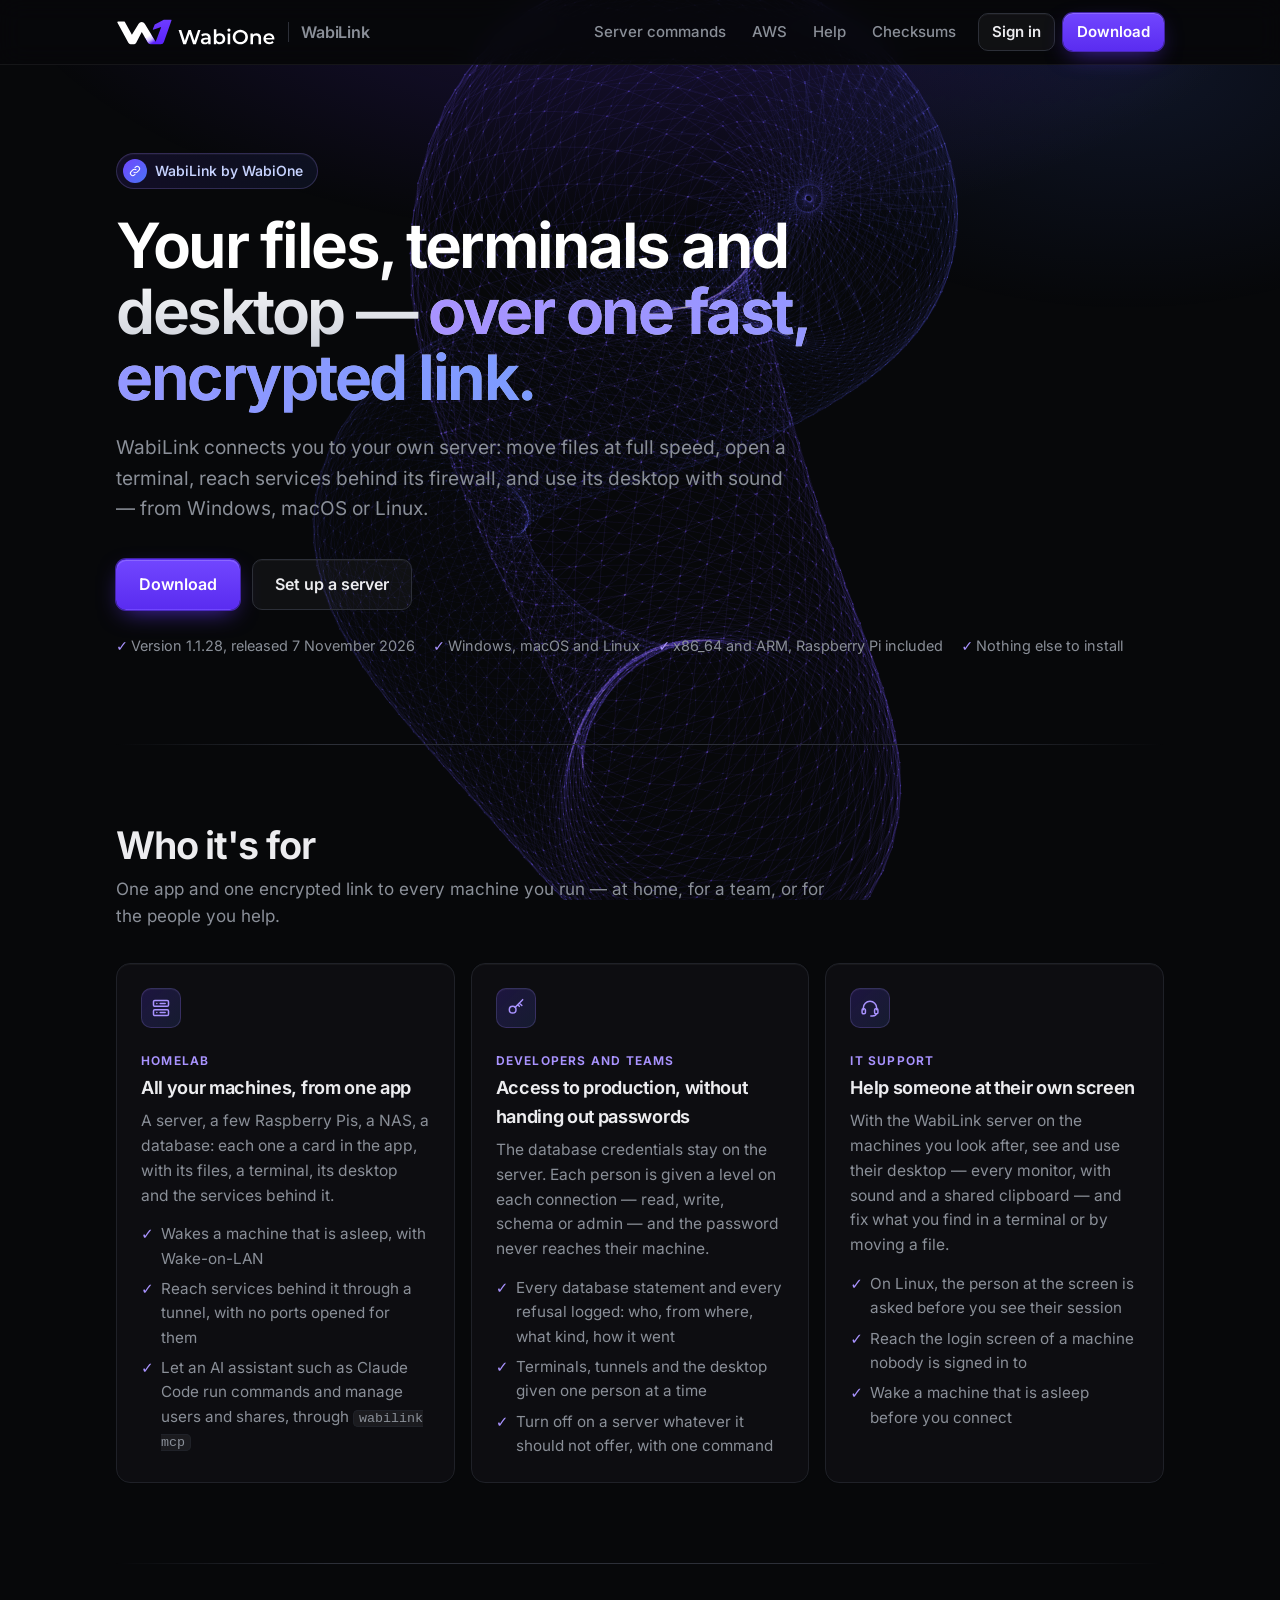
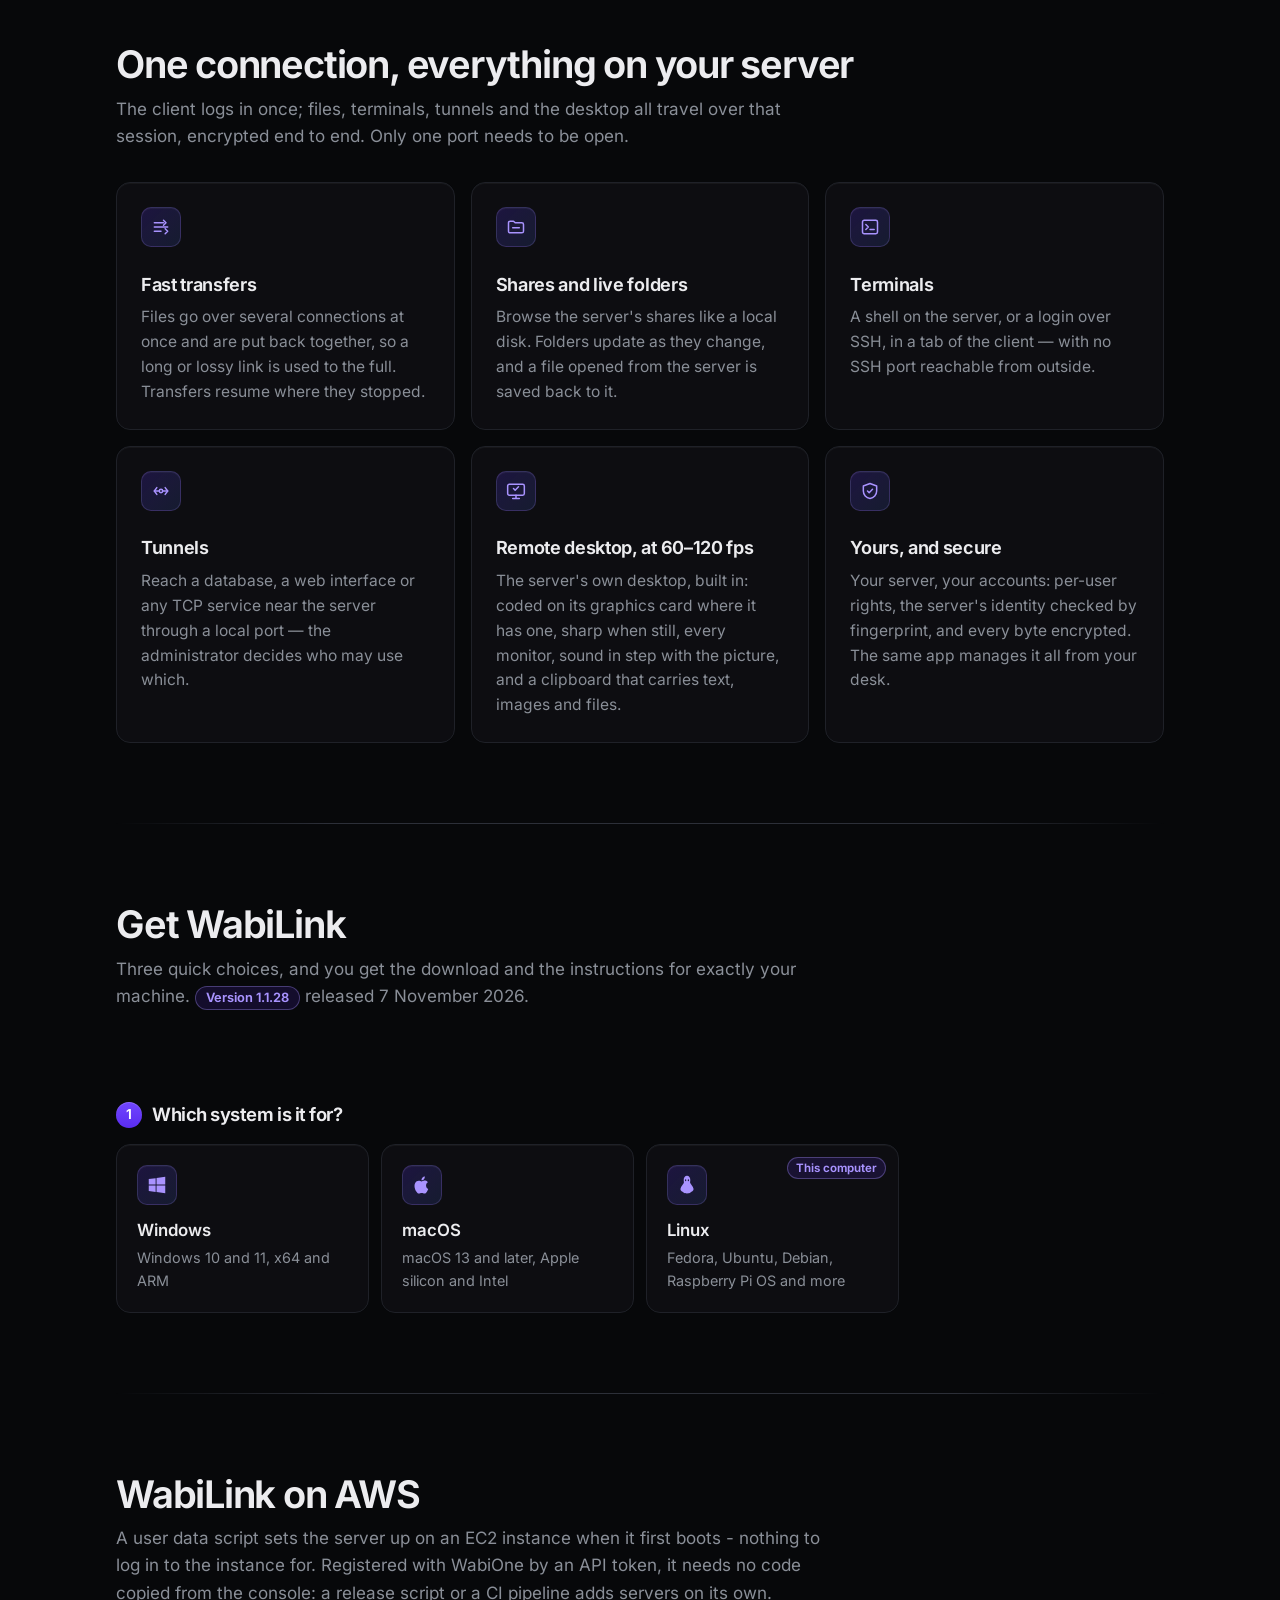
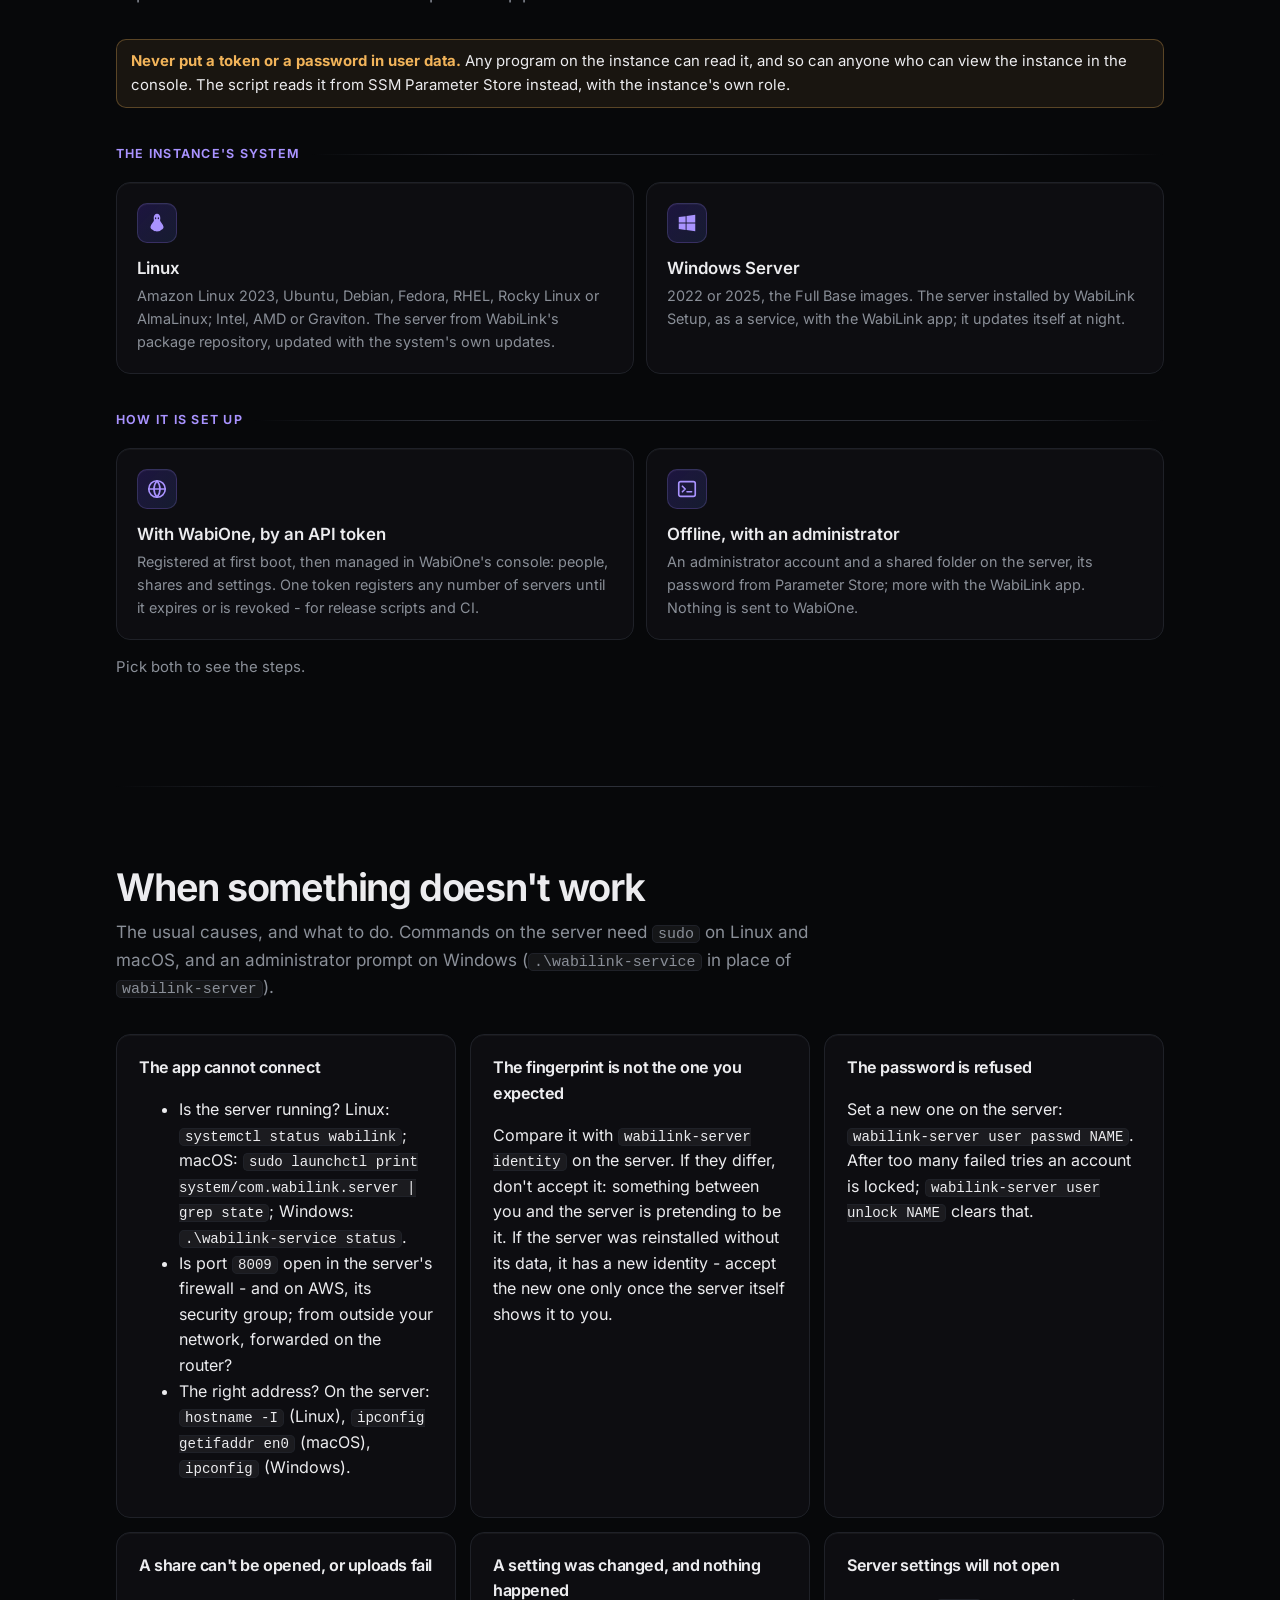
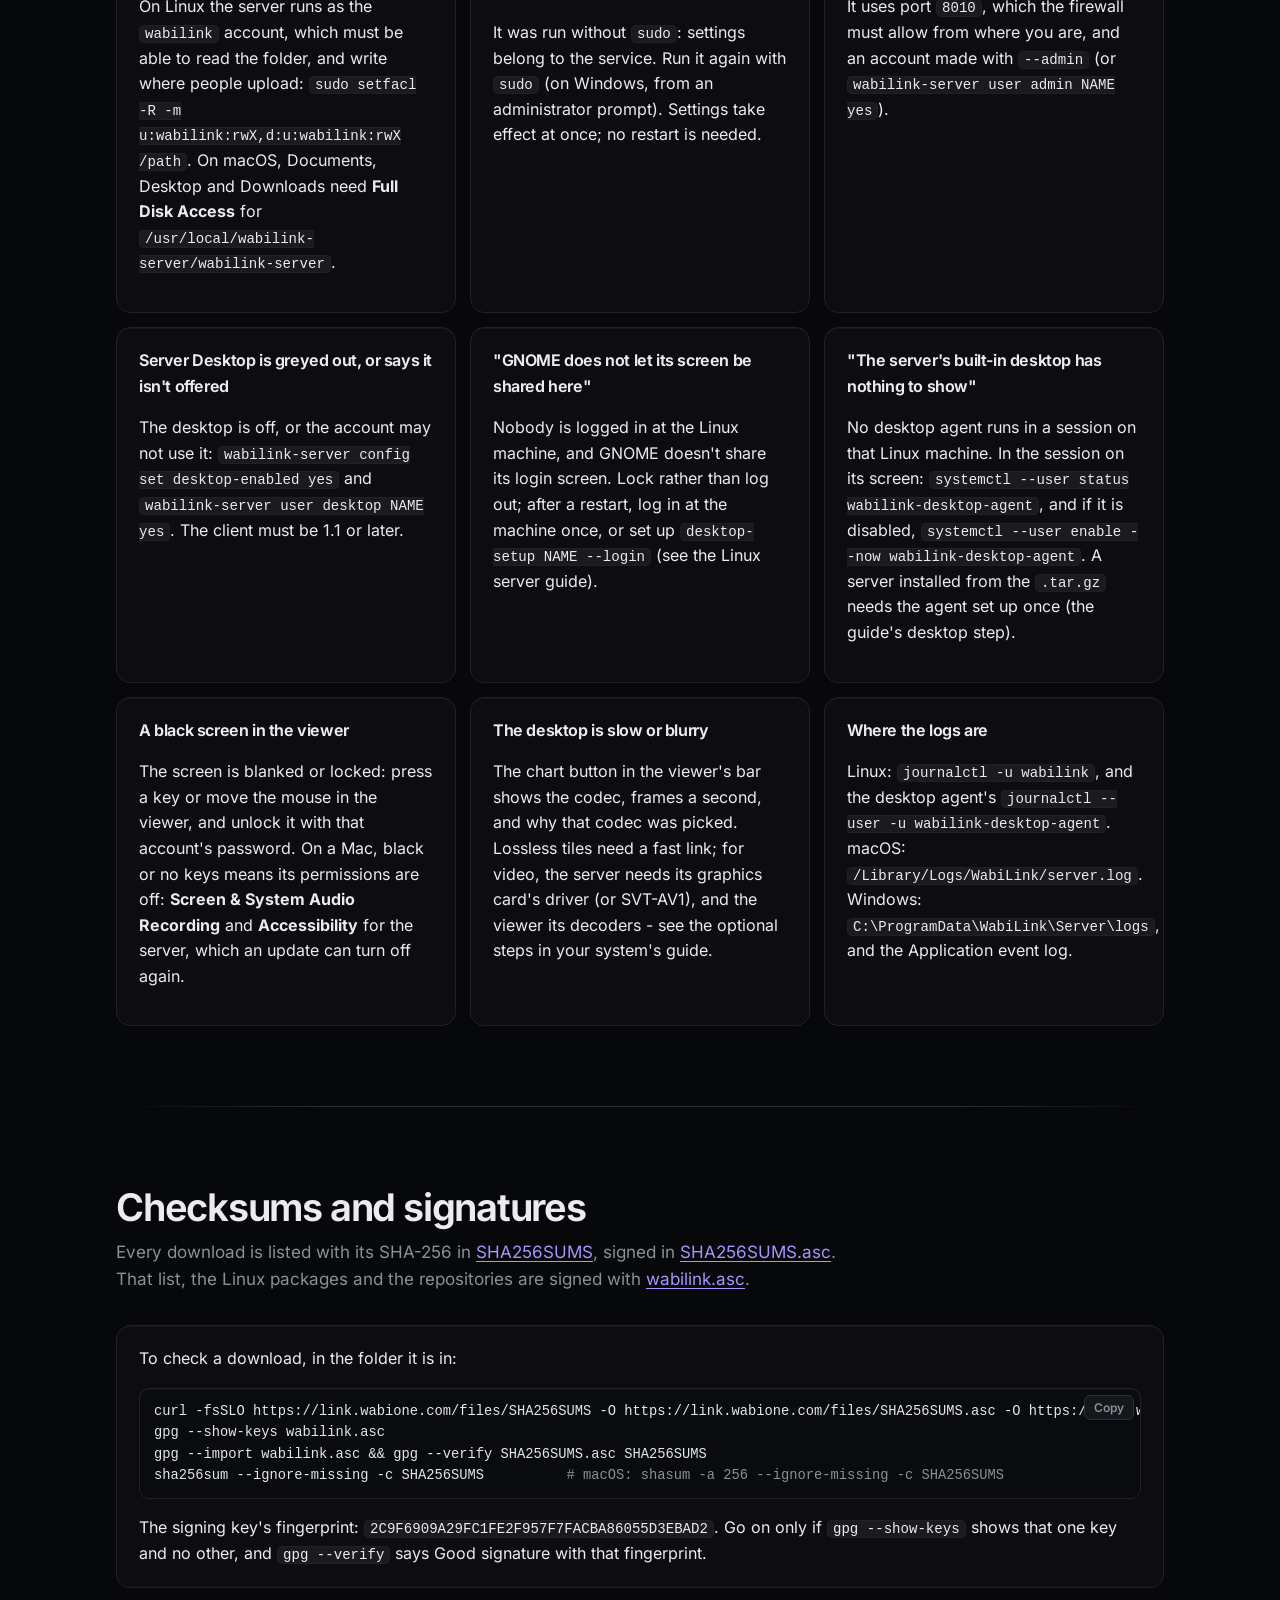
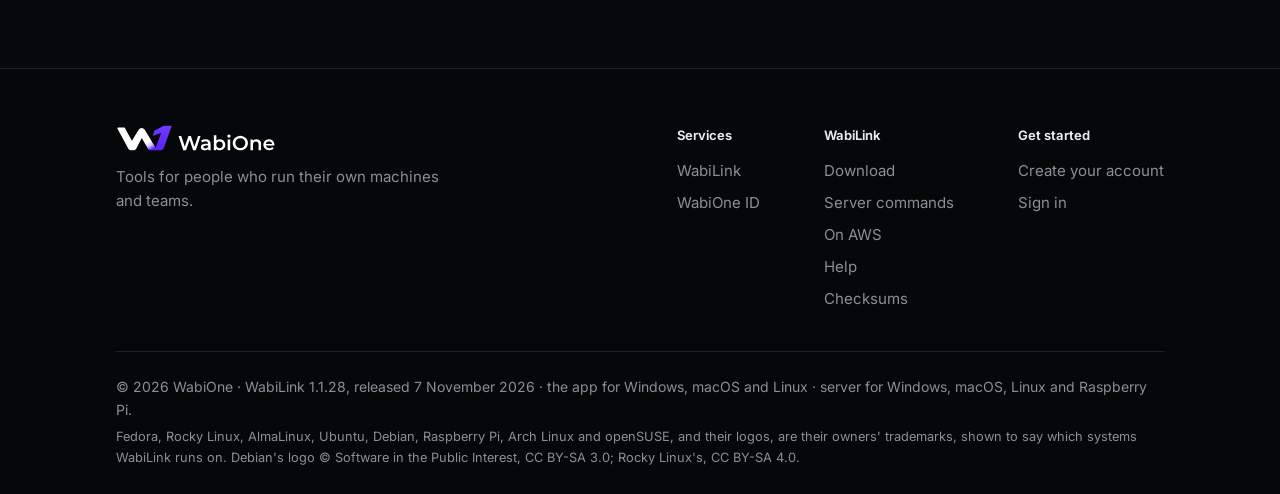
==== commit 6b38ad93: "wabilink-server 1.1.28" ====
--- a/index.html
+++ b/index.html
@@ -3,163 +3,26 @@
 <head>
 <meta charset="utf-8">
 <meta name="viewport" content="width=device-width, initial-scale=1">
+<meta name="color-scheme" content="dark">
+<meta name="theme-color" content="#07080a">
 <title>WabiLink</title>
 <meta name="description" content="WabiLink: your files, terminals, tunnels and desktop, over one fast, encrypted connection. Client and server for Windows, macOS and Linux.">
-<style>
-  :root {
-    --bg: #ffffff; --bg2: #f5f7fa; --fg: #161a22; --muted: #5b6372; --line: #e3e6eb;
-    --card: #ffffff; --accent: #2563eb; --accent2: #0ea5a4; --accent-soft: #eaf1ff; --code: #f3f5f8; --off: #a3a9b4;
-    --warn: #b45309; --warn-soft: #fff7e8;
-    --shadow: 0 1px 2px rgba(16,24,40,.05), 0 6px 20px rgba(16,24,40,.06);
-    --shadow-hi: 0 2px 4px rgba(16,24,40,.06), 0 12px 32px rgba(37,99,235,.14);
-  }
-  @media (prefers-color-scheme: dark) {
-    :root:not([data-theme="light"]) {
-      --bg: #0f1217; --bg2: #141820; --fg: #e8ebef; --muted: #98a1af; --line: #283039;
-      --card: #171c24; --accent: #6ea2ff; --accent2: #3fd0c9; --accent-soft: #1a2638; --code: #1c222b; --off: #59616d;
-      --warn: #f2b45a; --warn-soft: #2a2216;
-      --shadow: 0 1px 2px rgba(0,0,0,.3), 0 6px 20px rgba(0,0,0,.25);
-      --shadow-hi: 0 2px 4px rgba(0,0,0,.35), 0 12px 32px rgba(110,162,255,.16);
-    }
-  }
-  :root[data-theme="dark"] {
-    --bg: #0f1217; --bg2: #141820; --fg: #e8ebef; --muted: #98a1af; --line: #283039;
-    --card: #171c24; --accent: #6ea2ff; --accent2: #3fd0c9; --accent-soft: #1a2638; --code: #1c222b; --off: #59616d;
-    --warn: #f2b45a; --warn-soft: #2a2216;
-    --shadow: 0 1px 2px rgba(0,0,0,.3), 0 6px 20px rgba(0,0,0,.25);
-    --shadow-hi: 0 2px 4px rgba(0,0,0,.35), 0 12px 32px rgba(110,162,255,.16);
-  }
-  * { box-sizing: border-box; }
-  [hidden] { display: none !important; }
-  html { scroll-behavior: smooth; }
-  body { background: var(--bg); color: var(--fg); margin: 0; font: 16px/1.6 system-ui, -apple-system, "Segoe UI", Roboto, sans-serif; }
-  a { color: var(--accent); }
-  .wrap { max-width: 1080px; margin: 0 auto; padding: 0 16px; }
-
-  header.top { position: sticky; top: 0; z-index: 10; background: color-mix(in srgb, var(--bg) 88%, transparent); backdrop-filter: blur(10px); border-bottom: 1px solid var(--line); }
-  header.top .wrap { display: flex; align-items: center; gap: 12px; height: 60px; }
-  .brand { display: flex; align-items: center; gap: 10px; font-weight: 700; font-size: 1.1rem; color: var(--fg); text-decoration: none; }
-  nav { margin-left: auto; display: flex; gap: 20px; font-size: .95rem; align-items: center; }
-  nav a { color: var(--muted); text-decoration: none; }
-  nav a:hover { color: var(--fg); }
-  nav a.pill { color: #fff; background: var(--accent); padding: 6px 14px; border-radius: 999px; font-weight: 600; }
-
-  .hero { padding: 72px 0 56px; background: radial-gradient(1200px 400px at 20% -10%, color-mix(in srgb, var(--accent) 14%, transparent), transparent), linear-gradient(180deg, var(--bg2), var(--bg)); }
-  .hero h1 { font-size: clamp(2rem, 5vw, 3.3rem); line-height: 1.1; margin: 0 0 18px; letter-spacing: -0.025em; max-width: 800px; }
-  .hero h1 em { font-style: normal; background: linear-gradient(90deg, var(--accent), var(--accent2)); -webkit-background-clip: text; background-clip: text; color: transparent; }
-  .hero p.lead { font-size: 1.2rem; color: var(--muted); max-width: 680px; margin: 0 0 30px; }
-  .cta { display: flex; flex-wrap: wrap; gap: 12px; align-items: center; }
-  .button { display: inline-block; padding: 12px 22px; border-radius: 10px; font-weight: 600; text-decoration: none; border: 0; font-size: 1rem; cursor: pointer; }
-  .button.primary { background: var(--accent); color: #fff; box-shadow: var(--shadow-hi); }
-  .button.ghost { border: 1px solid var(--line); color: var(--fg); background: var(--card); }
-  .meta { color: var(--muted); font-size: .9rem; margin-top: 20px; display: flex; flex-wrap: wrap; gap: 6px 18px; }
-  .meta span::before { content: "✓ "; color: var(--accent2); font-weight: 700; }
-
-  section { padding: 64px 0; }
-  section h2 { font-size: 1.8rem; margin: 0 0 8px; letter-spacing: -0.015em; }
-  section p.sub { color: var(--muted); margin: 0 0 28px; max-width: 720px; }
-
-  .features { display: grid; grid-template-columns: repeat(auto-fill, minmax(min(300px, 100%), 1fr)); gap: 16px; }
-  .feature { background: var(--card); border: 1px solid var(--line); border-radius: 14px; padding: 22px; box-shadow: var(--shadow); min-width: 0; }
-  .feature svg { width: 30px; height: 30px; stroke: var(--accent); fill: none; stroke-width: 1.8; stroke-linecap: round; stroke-linejoin: round; padding: 5px; border-radius: 8px; background: var(--accent-soft); box-sizing: content-box; }
-  .feature h3 { margin: 12px 0 6px; font-size: 1.08rem; }
-  .feature p { margin: 0; color: var(--muted); font-size: .97rem; }
-  .feature .who { display: block; margin-top: 12px; font-size: .78rem; font-weight: 700; letter-spacing: .06em; text-transform: uppercase; color: var(--accent2); }
-  .feature .who + h3 { margin-top: 2px; }
-  .feature ul { margin: 12px 0 0; padding: 0; list-style: none; color: var(--muted); font-size: .95rem; }
-  .feature li { position: relative; padding-left: 20px; margin-top: 6px; }
-  .feature li::before { content: "✓"; position: absolute; left: 0; color: var(--accent2); font-weight: 700; }
-
-  /* ── the guide: choose, choose, choose, then the steps ── */
-  #get { background: var(--bg2); border-top: 1px solid var(--line); border-bottom: 1px solid var(--line); }
-  .crumbs { display: flex; flex-wrap: wrap; align-items: center; gap: 8px; margin: 0 0 22px; min-height: 36px; }
-  .crumb { display: inline-flex; align-items: center; gap: 6px; padding: 6px 12px; border-radius: 999px; background: var(--card); border: 1px solid var(--line); font-size: .92rem; font-weight: 600; color: var(--fg); cursor: pointer; }
-  .crumb:hover { border-color: var(--accent); }
-  .crumb small { color: var(--muted); font-weight: 400; }
-  .crumbs .sep { color: var(--off); }
-  .crumbs .reset { margin-left: auto; font-size: .88rem; color: var(--muted); background: none; border: 0; cursor: pointer; text-decoration: underline; }
-
-  .stage h3.ask { font-size: 1.15rem; margin: 0 0 14px; }
-  .stage h3.ask .n { display: inline-grid; place-items: center; width: 26px; height: 26px; margin-right: 8px; border-radius: 50%; background: var(--accent); color: #fff; font-size: .85rem; vertical-align: 2px; }
-  .choices { display: grid; grid-template-columns: repeat(auto-fill, minmax(min(220px, 100%), 1fr)); gap: 12px; }
-  .choice { position: relative; text-align: left; background: var(--card); border: 1.5px solid var(--line); border-radius: 14px; padding: 18px; cursor: pointer; color: var(--fg); font: inherit; box-shadow: var(--shadow); transition: border-color .15s, box-shadow .15s, transform .15s; min-width: 0; }
-  .choice:hover, .choice:focus-visible { border-color: var(--accent); box-shadow: var(--shadow-hi); transform: translateY(-1px); outline: none; }
-  .choice .icon { width: 40px; height: 40px; display: grid; place-items: center; border-radius: 10px; background: var(--accent-soft); margin-bottom: 10px; }
-  .choice .icon svg { width: 24px; height: 24px; fill: var(--accent); }
-  .choice .icon svg.line { fill: none; stroke: var(--accent); stroke-width: 1.8; stroke-linecap: round; stroke-linejoin: round; }
-  .choice .icon b { font-size: .95rem; color: var(--accent); letter-spacing: -.02em; }
-  .choice strong { display: block; font-size: 1.05rem; }
-  .choice span.d { display: block; color: var(--muted); font-size: .9rem; margin-top: 2px; }
-  .choice .badge { position: absolute; top: 12px; right: 12px; font-size: .72rem; font-weight: 700; color: var(--accent2); border: 1px solid var(--accent2); border-radius: 999px; padding: 1px 8px; }
-
-  .guide { display: none; }
-  .guide.shown { display: block; }
-  .guide > .head { display: flex; flex-wrap: wrap; align-items: baseline; gap: 6px 14px; margin: 0 0 6px; }
-  .guide > .head h3 { font-size: 1.45rem; margin: 0; letter-spacing: -.01em; }
-  .version { display: inline-block; font-size: .8rem; font-weight: 700; color: var(--accent2); border: 1px solid var(--accent2); border-radius: 999px; padding: 1px 10px; }
-  .guide > p.intro { color: var(--muted); margin: 0 0 22px; max-width: 760px; }
-  ol.steps { list-style: none; margin: 0; padding: 0; counter-reset: step; }
-  ol.steps > li { position: relative; counter-increment: step; padding: 0 0 26px 52px; min-width: 0; }
-  ol.steps > li::before { content: counter(step); position: absolute; left: 0; top: 0; width: 34px; height: 34px; border-radius: 50%; display: grid; place-items: center; font-weight: 700; color: var(--accent); background: var(--card); border: 2px solid var(--accent); }
-  ol.steps > li::after { content: ""; position: absolute; left: 16px; top: 38px; bottom: 4px; width: 2px; background: var(--line); }
-  ol.steps > li:last-child::after { display: none; }
-  ol.steps h4 { margin: 4px 0 6px; font-size: 1.07rem; }
-  ol.steps p { margin: 6px 0; }
-  ol.steps ul { margin: 6px 0; padding-left: 20px; }
-  ol.steps .optional { font-size: .78rem; font-weight: 600; color: var(--muted); border: 1px solid var(--line); border-radius: 999px; padding: 1px 8px; margin-left: 6px; vertical-align: 2px; }
-  .card { background: var(--card); border: 1px solid var(--line); border-radius: 14px; padding: 18px 20px; box-shadow: var(--shadow); min-width: 0; }
-
-  .buttons { display: flex; flex-wrap: wrap; gap: 8px; margin: 10px 0 4px; }
-  .dl { display: inline-flex; align-items: baseline; gap: 6px; padding: 9px 16px; border-radius: 10px; background: var(--accent); border: 1px solid var(--accent); color: #fff; text-decoration: none; font-size: .95rem; font-weight: 600; }
-  .dl::before { content: "↓"; font-weight: 700; }
-  .dl:hover { filter: brightness(1.08); }
-  .dl small { font-weight: 400; opacity: .85; }
-  .dl.off { background: none; border-color: var(--line); color: var(--off); cursor: default; }
-  .dl.off::before { content: ""; }
-  .dl.off:hover { filter: none; }
-
-  .codebox { position: relative; }
-  pre { background: var(--code); border: 1px solid var(--line); border-radius: 10px; padding: 12px 14px; padding-right: 64px; overflow-x: auto; font-size: .86rem; line-height: 1.55; margin: 8px 0; }
-  pre .c { color: var(--muted); }
-  .copy { position: absolute; top: 7px; right: 7px; font: 600 .75rem system-ui, sans-serif; padding: 4px 9px; border-radius: 6px; border: 1px solid var(--line); background: var(--card); color: var(--muted); cursor: pointer; }
-  .copy:hover { color: var(--fg); border-color: var(--accent); }
-  code { font-family: ui-monospace, "Cascadia Mono", Menlo, Consolas, monospace; }
-  p code, li code, td code { background: var(--code); padding: 1px 5px; border-radius: 4px; font-size: .9em; }
-  .tip, .warn { border-radius: 10px; padding: 10px 14px; font-size: .93rem; margin: 10px 0; }
-  .tip { background: var(--accent-soft); border: 1px solid color-mix(in srgb, var(--accent) 30%, transparent); }
-  .warn { background: var(--warn-soft); border: 1px solid color-mix(in srgb, var(--warn) 35%, transparent); }
-  .warn strong { color: var(--warn); }
-  details { margin: 10px 0; border: 1px solid var(--line); border-radius: 10px; padding: 8px 14px; background: var(--card); }
-  details[open] { padding-bottom: 12px; }
-  summary { cursor: pointer; font-weight: 600; }
-  .kbd { font: 600 .82em system-ui, sans-serif; border: 1px solid var(--line); border-bottom-width: 2px; border-radius: 5px; padding: 0 5px; background: var(--card); }
-  .after { display: grid; grid-template-columns: repeat(auto-fit, minmax(min(280px, 100%), 1fr)); gap: 14px; margin-top: 8px; }
-  .after h4 { margin: 0 0 6px; }
-
-  footer { padding: 32px 0 52px; color: var(--muted); font-size: .9rem; }
-  footer code { word-break: break-all; }
-  @media (max-width: 640px) {
-    nav a:not(.pill) { display: none; }
-    .hero { padding: 44px 0 36px; }
-    section { padding: 44px 0; }
-    ol.steps > li { padding-left: 44px; }
-  }
-</style>
+<link rel="icon" type="image/svg+xml" href="assets/favicon.svg">
+<script src="assets/mesh.js" defer></script>
+<link rel="stylesheet" href="assets/site.css">
 </head>
 <body>
 
 <header class="top">
   <div class="wrap">
-    <a class="brand" href="#">
-      <svg width="28" height="28" viewBox="0 0 28 28" aria-hidden="true"><defs><linearGradient id="g" x1="0" y1="0" x2="1" y2="1"><stop offset="0" stop-color="#2563eb"/><stop offset="1" stop-color="#0ea5a4"/></linearGradient></defs><rect width="28" height="28" rx="7" fill="url(#g)"/><path d="M6 9l3.5 10L14 11l4.5 8L22 9" fill="none" stroke="#fff" stroke-width="2.2" stroke-linecap="round" stroke-linejoin="round"/></svg>
-      WabiLink
-    </a>
-    <nav>
-      <a href="#who">Who it's for</a>
-      <a href="#features">Features</a>
-      <a href="#aws">AWS</a>
+    <a class="brand" href="https://www.wabione.com/"><img class="logo" src="assets/logo.svg" alt="WabiOne" width="160" height="26"></a>
+    <a class="product" href="#">WabiLink</a>
+    <nav aria-label="Main">
+      <a href="server-commands.html">Server commands</a>
+      <a class="wide" href="#aws">AWS</a>
       <a href="#help">Help</a>
-      <a href="#verify">Checksums</a>
+      <a class="wide" href="#verify">Checksums</a>
+      <a class="signin" href="https://app.wabione.com/">Sign in</a>
       <a class="pill" href="#get">Download</a>
     </nav>
   </div>
@@ -167,6 +30,7 @@
 
 <div class="hero">
   <div class="wrap">
+    <p class="product-badge"><span class="mark" aria-hidden="true"><svg viewBox="0 0 24 24"><path d="M10 14a4 4 0 0 0 5.66 0l3-3a4 4 0 0 0-5.66-5.66l-1 1"/><path d="M14 10a4 4 0 0 0-5.66 0l-3 3a4 4 0 0 0 5.66 5.66l1-1"/></svg></span>WabiLink by WabiOne</p>
     <h1>Your files, terminals and desktop &mdash; <em>over one fast, encrypted link.</em></h1>
     <p class="lead">WabiLink connects you to your own server: move files at full speed, open a terminal,
       reach services behind its firewall, and use its desktop with sound &mdash; from Windows, macOS or Linux.</p>
@@ -174,7 +38,7 @@
       <a class="button primary" href="#get" id="hero-get">Download</a>
       <a class="button ghost" href="#get" data-pick-role="server">Set up a server</a>
     </div>
-    <p class="meta"><span>Version 1.1.19, released 19 October 2026</span><span>Windows, macOS and Linux</span><span>x86_64 and ARM, Raspberry Pi included</span><span>Nothing else to install</span></p>
+    <p class="meta"><span>Version 1.1.28, released 7 November 2026</span><span>Windows, macOS and Linux</span><span>x86_64 and ARM, Raspberry Pi included</span><span>Nothing else to install</span></p>
   </div>
 </div>
 
@@ -264,7 +128,7 @@
         <svg viewBox="0 0 24 24"><path d="M12 3l8 3v6c0 4.5-3.4 8.3-8 9-4.6-.7-8-4.5-8-9V6z"/><path d="M9 12l2 2 4-4"/></svg>
         <h3>Yours, and secure</h3>
         <p>Your server, your accounts: per-user rights, the server's identity checked by fingerprint, and every
-          byte encrypted. An admin tool manages it all from your desk.</p>
+          byte encrypted. The same app manages it all from your desk.</p>
       </div>
     </div>
   </div>
@@ -274,7 +138,7 @@
   <div class="wrap">
     <h2>Get WabiLink</h2>
     <p class="sub">Three quick choices, and you get the download and the instructions for exactly your machine.
-      <span class="version">Version 1.1.19</span> released 19 October 2026.</p>
+      <span class="version">Version 1.1.28</span> released 7 November 2026.</p>
 
     <div class="crumbs" id="crumbs" aria-live="polite"></div>
 
@@ -301,13 +165,13 @@
     <div class="stage" id="stage-distro" hidden>
       <h3 class="ask"><span class="n">2</span>Which distribution?</h3>
       <div class="choices">
-        <button class="choice" data-distro="fedora"><span class="icon"><b>Fe</b></span><strong>Fedora</strong><span class="d">Current releases</span></button>
-        <button class="choice" data-distro="rhel"><span class="icon"><b>EL</b></span><strong>RHEL, Rocky, AlmaLinux</strong><span class="d">9 and 10</span></button>
-        <button class="choice" data-distro="ubuntu"><span class="icon"><b>Ub</b></span><strong>Ubuntu</strong><span class="d">24.04 and later</span></button>
-        <button class="choice" data-distro="debian"><span class="icon"><b>De</b></span><strong>Debian</strong><span class="d">12 and later</span></button>
-        <button class="choice" data-distro="raspi"><span class="icon"><b>Pi</b></span><strong>Raspberry Pi OS</strong><span class="d">12 and later, 64- or 32-bit</span></button>
-        <button class="choice" data-distro="arch"><span class="icon"><b>Ar</b></span><strong>Arch Linux</strong><span class="d">And Manjaro, EndeavourOS</span></button>
-        <button class="choice" data-distro="opensuse"><span class="icon"><b>Su</b></span><strong>openSUSE</strong><span class="d">Tumbleweed, Leap</span></button>
+        <button class="choice" data-distro="fedora"><span class="icon logo" style="color:#51A2DA"><svg viewBox="0 0 24 24" aria-hidden="true"><path d="M12.001 0C5.376 0 .008 5.369.004 11.992H.002v9.287h.002A2.726 2.726 0 0 0 2.73 24h9.275c6.626-.004 11.993-5.372 11.993-11.997C23.998 5.375 18.628 0 12 0zm2.431 4.94c2.015 0 3.917 1.543 3.917 3.671 0 .197.001.395-.03.619a1.002 1.002 0 0 1-1.137.893 1.002 1.002 0 0 1-.842-1.175 2.61 2.61 0 0 0 .013-.337c0-1.207-.987-1.672-1.92-1.672-.934 0-1.775.784-1.777 1.672.016 1.027 0 2.046 0 3.07l1.732-.012c1.352-.028 1.368 2.009.016 1.998l-1.748.013c-.004.826.006.677.002 1.093 0 0 .015 1.01-.016 1.776-.209 2.25-2.124 4.046-4.424 4.046-2.438 0-4.448-1.993-4.448-4.437.073-2.515 2.078-4.492 4.603-4.469l1.409-.01v1.996l-1.409.013h-.007c-1.388.04-2.577.984-2.6 2.47a2.438 2.438 0 0 0 2.452 2.439c1.356 0 2.441-.987 2.441-2.437l-.001-7.557c0-.14.005-.252.02-.407.23-1.848 1.883-3.256 3.754-3.256z"/></svg></span><strong>Fedora</strong><span class="d">Current releases</span></button>
+        <button class="choice" data-distro="rhel"><span class="icon logo pair"><svg viewBox="0 0 24 24" aria-hidden="true" style="color:#10B981"><path d="M23.332 15.957c.433-1.239.668-2.57.668-3.957 0-6.627-5.373-12-12-12S0 5.373 0 12c0 3.28 1.315 6.251 3.447 8.417L15.62 8.245l3.005 3.005zm-2.192 3.819l-5.52-5.52L6.975 22.9c1.528.706 3.23 1.1 5.025 1.1 3.661 0 6.94-1.64 9.14-4.224z"/></svg><svg viewBox="0 0 24 24" aria-hidden="true" style="color:#000000"><path d="M23.994 15.133c.079 1.061-.668 1.927-1.69 2.005a1.8 1.8 0 0 1-1.928-1.651c-.078-1.062.63-1.849 1.691-1.967 1.023-.078 1.849.59 1.927 1.613zm-12.623 4.955c-.944 0-1.73.786-1.73 1.809 0 1.14.747 1.848 1.887 1.848.904-.04 1.691-.865 1.691-1.809 0-.983-.904-1.848-1.848-1.848zm1.061-9.675c-.039-.865-.078-1.73.08-2.556.156-.944.314-1.887.904-2.674.707-.983 1.809-.944 2.399.118.314.511.432 1.062.471 1.652 0 .354.158.432.472.393.944-.157 1.888-.157 2.792.197.118.039.236.118.394 0 .314-.276.393-1.652.196-2.006-.354-.63-.904-.55-1.455-.55-.629.039-1.18-.158-1.612-.67-.393-.471-.511-1.06-.59-1.65-.04-.276-.079-.512-.315-.709-.55-.55-1.809-.432-2.477.118-2.556 2.045-2.989 5.467-1.534 8.18.04.118.118.236.275.157zm7.984 3.658c.354-.511.865-.747 1.415-.983a.973.973 0 0 0 .59-.472c.354-.669-.078-1.81-.747-2.36-2.595-2.006-5.938-1.612-8.18.433-.118.078-.157.196-.078.314.786-.236 1.612-.472 2.477-.51.905-.08 1.848-.158 2.753.235 1.14.472 1.337 1.534.472 2.36-.393.393-.905.668-1.455.825-.315.08-.354.236-.236.551.354.865.59 1.77.472 2.753-.04.157-.079.275.078.393.354.236 1.691 0 1.967-.275.511-.472.314-1.023.196-1.534-.157-.63-.078-1.219.276-1.73zm-7.197-2.045c-.118-.079-.197-.118-.315 0 .472.708.905 1.455 1.259 2.241.314.866.668 1.73.55 2.714-.118 1.18-1.1 1.69-2.123 1.101-.511-.275-.905-.669-1.22-1.14-.196-.276-.393-.276-.629-.08-.747.63-1.533 1.102-2.516 1.26-.158 0-.315 0-.394.157-.118.393.472 1.612.826 1.809.59.354 1.062 0 1.534-.276.55-.314 1.101-.432 1.73-.236.59.197.983.63 1.337 1.102.158.196.315.353.63.432.747.197 1.77-.59 2.084-1.376 1.18-3.028-.157-6.135-2.753-7.708zm-2.556 2.438c.472-.669.826-1.416.983-2.202-.157-.04-.197.04-.315.078-.904.944-1.848 1.849-3.067 2.478-.472.236-.983.433-1.534.433-.865 0-1.376-.551-1.298-1.416a2.92 2.92 0 0 1 .787-1.849c.236-.275.236-.432-.04-.668-.786-.55-1.494-1.22-1.848-2.124-.078-.275-.275-.275-.51-.157a4.293 4.293 0 0 0-.434.236c-1.022.63-1.14 1.416-.275 2.28.63.63.944 1.338.708 2.203-.118.433-.354.747-.63 1.101a.95.95 0 0 0-.235.787c.079.747.826 1.494 1.73 1.573 2.517.236 4.562-.63 5.978-2.753zm-4.68-5.152c1.376 1.18 3.067 1.455 4.837 1.377.157 0 .315 0 .354-.118.04-.197-.157-.197-.275-.236-.826-.354-1.691-.63-2.438-1.14S6.848 8.25 6.534 7.266c-.236-.747.078-1.415.825-1.651.669-.236 1.337-.236 1.967 0 .393.157.55.078.629-.354.118-.747.354-1.455.826-2.085.55-.786.55-.865-.354-1.376-.04 0-.04-.04-.079-.04-.865-.471-1.534-.196-1.848.709-.472 1.376-1.377 1.887-2.832 1.612-.196-.04-.393-.079-.472-.079-.747.118-1.18.55-1.297 1.14-.158 1.81.786 3.107 2.084 4.17zm-2.32 3.658c-.079-.944-1.023-1.652-2.045-1.534-.905.079-1.691 1.022-1.613 1.966.08.983 1.023 1.77 1.967 1.652 1.14-.079 1.73-1.18 1.69-2.084zm15.18-8.298c.943-.079 1.73-.983 1.651-1.927-.078-.983-1.022-1.77-2.005-1.691-1.023.079-1.73.983-1.652 1.966s.983 1.73 2.006 1.652zm-12.27-.826c1.062-.157 1.77-1.023 1.652-2.045C8.107.897 7.163.149 6.18.267c-1.062.118-1.691.944-1.573 2.085.118.865 1.061 1.612 1.966 1.494z"/></svg></span><strong>RHEL, Rocky, AlmaLinux</strong><span class="d">9 and 10</span></button>
+        <button class="choice" data-distro="ubuntu"><span class="icon logo" style="color:#E95420"><svg viewBox="0 0 24 24" aria-hidden="true"><path d="M17.61.455a3.41 3.41 0 0 0-3.41 3.41 3.41 3.41 0 0 0 3.41 3.41 3.41 3.41 0 0 0 3.41-3.41 3.41 3.41 0 0 0-3.41-3.41zM12.92.8C8.923.777 5.137 2.941 3.148 6.451a4.5 4.5 0 0 1 .26-.007 4.92 4.92 0 0 1 2.585.737A8.316 8.316 0 0 1 12.688 3.6 4.944 4.944 0 0 1 13.723.834 11.008 11.008 0 0 0 12.92.8zm9.226 4.994a4.915 4.915 0 0 1-1.918 2.246 8.36 8.36 0 0 1-.273 8.303 4.89 4.89 0 0 1 1.632 2.54 11.156 11.156 0 0 0 .559-13.089zM3.41 7.932A3.41 3.41 0 0 0 0 11.342a3.41 3.41 0 0 0 3.41 3.409 3.41 3.41 0 0 0 3.41-3.41 3.41 3.41 0 0 0-3.41-3.41zm2.027 7.866a4.908 4.908 0 0 1-2.915.358 11.1 11.1 0 0 0 7.991 6.698 11.234 11.234 0 0 0 2.422.249 4.879 4.879 0 0 1-.999-2.85 8.484 8.484 0 0 1-.836-.136 8.304 8.304 0 0 1-5.663-4.32zm11.405.928a3.41 3.41 0 0 0-3.41 3.41 3.41 3.41 0 0 0 3.41 3.41 3.41 3.41 0 0 0 3.41-3.41 3.41 3.41 0 0 0-3.41-3.41z"/></svg></span><strong>Ubuntu</strong><span class="d">24.04 and later</span></button>
+        <button class="choice" data-distro="debian"><span class="icon logo" style="color:#A81D33"><svg viewBox="0 0 24 24" aria-hidden="true"><path d="M13.88 12.685c-.4 0 .08.2.601.28.14-.1.27-.22.39-.33a3.001 3.001 0 01-.99.05m2.14-.53c.23-.33.4-.69.47-1.06-.06.27-.2.5-.33.73-.75.47-.07-.27 0-.56-.8 1.01-.11.6-.14.89m.781-2.05c.05-.721-.14-.501-.2-.221.07.04.13.5.2.22M12.38.31c.2.04.45.07.42.12.23-.05.28-.1-.43-.12m.43.12l-.15.03.14-.01V.43m6.633 9.944c.02.64-.2.95-.38 1.5l-.35.181c-.28.54.03.35-.17.78-.44.39-1.34 1.22-1.62 1.301-.201 0 .14-.25.19-.34-.591.4-.481.6-1.371.85l-.03-.06c-2.221 1.04-5.303-1.02-5.253-3.842-.03.17-.07.13-.12.2a3.551 3.552 0 012.001-3.501 3.361 3.362 0 013.732.48 3.341 3.342 0 00-2.721-1.3c-1.18.01-2.281.76-2.651 1.57-.6.38-.67 1.47-.93 1.661-.361 2.601.66 3.722 2.38 5.042.27.19.08.21.12.35a4.702 4.702 0 01-1.53-1.16c.23.33.47.66.8.91-.55-.18-1.27-1.3-1.48-1.35.93 1.66 3.78 2.921 5.261 2.3a6.203 6.203 0 01-2.33-.28c-.33-.16-.77-.51-.7-.57a5.802 5.803 0 005.902-.84c.44-.35.93-.94 1.07-.95-.2.32.04.16-.12.44.44-.72-.2-.3.46-1.24l.24.33c-.09-.6.74-1.321.66-2.262.19-.3.2.3 0 .97.29-.74.08-.85.15-1.46.08.2.18.42.23.63-.18-.7.2-1.2.28-1.6-.09-.05-.28.3-.32-.53 0-.37.1-.2.14-.28-.08-.05-.26-.32-.38-.861.08-.13.22.33.34.34-.08-.42-.2-.75-.2-1.08-.34-.68-.12.1-.4-.3-.34-1.091.3-.25.34-.74.54.77.84 1.96.981 2.46-.1-.6-.28-1.2-.49-1.76.16.07-.26-1.241.21-.37A7.823 7.824 0 0017.702 1.6c.18.17.42.39.33.42-.75-.45-.62-.48-.73-.67-.61-.25-.65.02-1.06 0C15.082.73 14.862.8 13.8.4l.05.23c-.77-.25-.9.1-1.73 0-.05-.04.27-.14.53-.18-.741.1-.701-.14-1.431.03.17-.13.36-.21.55-.32-.6.04-1.44.35-1.18.07C9.6.68 7.847 1.3 6.867 2.22L6.838 2c-.45.54-1.96 1.611-2.08 2.311l-.131.03c-.23.4-.38.85-.57 1.261-.3.52-.45.2-.4.28-.6 1.22-.9 2.251-1.16 3.102.18.27 0 1.65.07 2.76-.3 5.463 3.84 10.776 8.363 12.006.67.23 1.65.23 2.49.25-.99-.28-1.12-.15-2.08-.49-.7-.32-.85-.7-1.34-1.13l.2.35c-.971-.34-.57-.42-1.361-.67l.21-.27c-.31-.03-.83-.53-.97-.81l-.34.01c-.41-.501-.63-.871-.61-1.161l-.111.2c-.13-.21-1.52-1.901-.8-1.511-.13-.12-.31-.2-.5-.55l.14-.17c-.35-.44-.64-1.02-.62-1.2.2.24.32.3.45.33-.88-2.172-.93-.12-1.601-2.202l.15-.02c-.1-.16-.18-.34-.26-.51l.06-.6c-.63-.74-.18-3.102-.09-4.402.07-.54.53-1.1.88-1.981l-.21-.04c.4-.71 2.341-2.872 3.241-2.761.43-.55-.09 0-.18-.14.96-.991 1.26-.7 1.901-.88.7-.401-.6.16-.27-.151 1.2-.3.85-.7 2.421-.85.16.1-.39.14-.52.26 1-.49 3.151-.37 4.562.27 1.63.77 3.461 3.011 3.531 5.132l.08.02c-.04.85.13 1.821-.17 2.711l.2-.42M9.54 13.236l-.05.28c.26.35.47.73.8 1.01-.24-.47-.42-.66-.75-1.3m.62-.02c-.14-.15-.22-.34-.31-.52.08.32.26.6.43.88l-.12-.36m10.945-2.382l-.07.15c-.1.76-.34 1.511-.69 2.212.4-.73.65-1.541.75-2.362M12.45.12c.27-.1.66-.05.95-.12-.37.03-.74.05-1.1.1l.15.02M3.006 5.142c.07.57-.43.8.11.42.3-.66-.11-.18-.1-.42m-.64 2.661c.12-.39.15-.62.2-.84-.35.44-.17.53-.2.83"/></svg></span><strong>Debian</strong><span class="d">12 and later</span></button>
+        <button class="choice" data-distro="raspi"><span class="icon logo" style="color:#A22846"><svg viewBox="0 0 24 24" aria-hidden="true"><path d="m19.8955 10.8961-.1726-.3028c.0068-2.1746-1.0022-3.061-2.1788-3.7348.356-.0938.7237-.1711.8245-.6182.6118-.1566.7397-.4398.8011-.7398.16-.1066.6955-.4061.6394-.9211.2998-.2069.4669-.4725.3819-.8487.3222-.3515.407-.6419.2702-.9096.3868-.4805.2152-.7295.05-.9817.2897-.5254.0341-1.0887-.7758-.9944-.3221-.4733-1.0244-.3659-1.133-.3637-.1215-.1519-.2819-.2821-.7755-.219-.3197-.2851-.6771-.2364-1.0458-.0964-.4378-.3403-.7275-.0675-1.0584.0356-.53-.1706-.6513.0631-.9117.1583-.5781-.1203-.7538.1416-1.0309.4182l-.3224-.0063c-.8719.5061-1.305 1.5366-1.4585 2.0664-.1536-.5299-.5858-1.5604-1.4575-2.0664l-.3223.0063C9.942.5014 9.7663.2394 9.1883.3597 8.9279.2646 8.807.0309 8.2766.2015c-.2172-.0677-.417-.2084-.6522-.2012l.0004.0002C7.5017.0041 7.369.049 7.2185.166c-.3688-.1401-.7262-.1887-1.0459.0964-.4936-.0631-.654.0671-.7756.219C5.2887.4791 4.5862.3717 4.264.845c-.8096-.0943-1.0655.4691-.7756.9944-.1653.2521-.3366.5013.05.9819-.1367.2677-.0519.5581.2703.9096-.085.3763.0822.6418.3819.8487-.0561.515.4795.8144.6394.9211.0614.3001.1894.5832.8011.7398.1008.4472.4685.5244.8245.6183-1.1766.6737-2.1856 1.56-2.1788 3.7348l-.1724.3028c-1.3491.8082-2.5629 3.4056-.6648 5.5167.124.6609.3319 1.1355.5171 1.6609.2769 2.117 2.0841 3.1082 2.5608 3.2255.6984.524 1.4423 1.0212 2.449 1.3696.949.964 1.977 1.3314 3.0107 1.3308.0152 0 .0306.0002.0457 0 1.0337.0006 2.0618-.3668 3.0107-1.3308 1.0067-.3483 1.7506-.8456 2.4491-1.3696.4766-.1173 2.2838-1.1085 2.5607-3.2255.1851-.5253.3931-1 .517-1.6609 1.8981-2.1113.6843-4.7089-.6649-5.517zm-1.0386-.3715c-.0704.8759-4.6354-3.0504-3.8472-3.1808 2.1391-.3558 3.9191.896 3.8472 3.1808zm-2.0155 4.3649c-1.1481.7409-2.8025.2626-3.6953-1.0681-.8928-1.3306-.6858-3.0101.4623-3.7509 1.1481-.7409 2.8025-.2627 3.6953 1.068.8927 1.3307.6858 3.0101-.4623 3.751zM13.6591 1.3721c.0396.1967.0843.321.1354.3577.2537-.272.4611-.5506.7878-.8123.0011.1537-.0776.3205.1169.4425.1752-.2356.4119-.4459.7263-.6244-.1514.2611-.026.3404.0554.4486.24-.2059.4681-.4144.9109-.5759-.121.1474-.2902.2914-.1108.4607.2473-.1544.496-.3086 1.0833-.4183-.1323.1475-.4059.295-.2401.4426.3104-.1186.6539-.2047 1.034-.2546-.182.1496-.3337.2963-.1846.4122.3323-.1022.7899-.2398 1.2372-.1212l-.2832.2849c-.0314.0382.6623.0297 1.1202.0364-.167.2321-.3375.4562-.437.8548.0454.0459.2723.0204.4862 0-.2194.4618-.6004.5783-.6893.776.134.1015.32.075.5232.006-.158.3254-.4892.5484-.7509.8123.0662.047.1818.075.4555.0425-.2418.257-.5339.492-.8802.7032.0614.0708.2722.0681.4678.0727-.3136.3069-.7173.466-1.0955.6668.1885.1288.3234.0988.4678.097-.2676.2198-.7225.3342-1.1448.4668.0803.1249.1607.1589.3324.194-.447.2473-1.0873.1343-1.2679.2607.0435.1243.1665.2053.3139.2728-.7197.0418-2.6879-.0262-3.0652-1.5156.7367-.8094 2.0813-1.7593 4.394-2.934-1.7994.6022-3.4229 1.405-4.7817 2.5096-1.5978-.7436-.4965-2.6197.283-3.3645zm-1.6126 5.3718c1.1329-.0123 2.5356.8325 2.53 1.6286-.005.7027-.9851 1.2715-2.5213 1.2607-1.5043-.0177-2.5172-.7148-2.5137-1.3957.003-.5603 1.2282-1.5263 2.505-1.4936zm-5.7646-.6006c.1717-.0351.252-.0692.3323-.194-.4223-.1327-.8772-.247-1.1448-.4668.1444.0018.2792.0318.4678-.097-.3783-.2008-.782-.3599-1.0956-.6668.1955-.0048.4064-.002.4677-.0728-.3462-.2113-.6383-.4463-.8801-.7033.2738.0325.3893.0045.4555-.0425-.2617-.264-.593-.487-.7509-.8123.2032.069.3892.0954.5232-.006-.089-.1977-.47-.3142-.6894-.776.214.0204.4409.0459.4863 0-.0994-.3985-.2698-.6226-.4369-.8547.4579-.0067 1.1516.0018 1.1202-.0364l-.2831-.2849c.4472-.1186.9049.019 1.2371.1213.1492-.1159-.0026-.2626-.1847-.4123.3801.05.7236.1361 1.034.2547.1659-.1476-.1076-.2951-.24-.4426.5872.1097.8361.2639 1.0833.4183.1794-.1694.0103-.3133-.1108-.4607.4428.1615.6709.37.911.5759.0814-.1082.2068-.1875.0554-.4486.3143.1785.5511.3888.7263.6244.1945-.122.1159-.2888.1169-.4426.3267.2618.534.5404.7879.8124.0511-.0366.0959-.161.1354-.3577.7794.7448 1.8807 2.6208.2831 3.3646-1.3589-1.1039-2.9817-1.9064-4.78-2.5086 2.3115 1.174 3.6556 2.1239 4.392 2.9328-.3773 1.4895-2.3455 1.5575-3.0651 1.5157.1473-.0676.2703-.1485.3139-.2728-.1806-.1264-.8209-.0134-1.2679-.2607zm2.8175 1.1334c.7881.1304-3.7769 4.0567-3.8472 3.1809-.0719-2.2846 1.7079-3.5367 3.8472-3.1809zm-4.847 8.7567c-1.1094-.8789-1.4668-3.4529.5901-4.6097 1.2394-.3273.4184 5.051-.5901 4.6097zm4.2656 4.5989c-.6257.3719-2.1452.2187-3.2252-1.3095-.7283-1.2823-.6345-2.5872-.123-2.9705.7648-.4589 1.9464.1609 2.8559 1.2003.7923.9405 1.1536 2.5927.4923 3.0797zm-1.2415-5.6086c-1.1481-.7409-1.3551-2.4203-.4623-3.7511.8928-1.3307 2.5472-1.8089 3.6952-1.068 1.1481.7409 1.3551 2.4203.4623 3.7509-.8926 1.3308-2.5471 1.809-3.6952 1.0682zm4.7948 8.2279c-1.3763.0584-2.7258-1.1105-2.7081-1.5157-.0206-.594 1.6758-1.0578 2.782-1.0306 1.1131-.0479 2.6068.3531 2.6097.8851.0184.5166-1.3547 1.6838-2.6836 1.6612zm2.7584-5.8578c.0081 1.3899-1.226 2.5225-2.7562 2.5299-1.5302.0073-2.7773-1.1135-2.7854-2.5033v-.0265c-.008-1.3899 1.2259-2.5226 2.7562-2.5299 1.5302-.0073 2.7773 1.1134 2.7853 2.5033a.7794.7794 0 0 1 .0001.0265zm3.855 2.0029c-1.186 1.6208-2.7916 1.684-3.3896 1.2325-.6255-.5811-.148-2.3854.7094-3.3747v-.0003c.9812-1.0912 2.0302-1.8037 2.7609-1.2469.4919.4828.7805 2.3008-.0807 3.3894zm1.0724-3.4301c-1.0086.4413-1.8298-4.9372-.5901-4.61 2.0568 1.1569 1.6994 3.731.5901 4.61zm-.0256-8.3279h.2985v-.5304h.2986c.1502 0 .2053.0624.2262.2052.0152.1088.0113.2395.0477.3253h.2984c-.0533-.0763-.0515-.2358-.0571-.3213-.0097-.1373-.0513-.2796-.1977-.3176v-.0037c.1502-.061.2149-.1807.2149-.341 0-.2048-.1539-.3738-.3974-.3738h-.732v1.3573zm.2985-1.1255h.3269c.1333 0 .2054.0573.2054.188 0 .1369-.0721.1942-.2054.1942H20.03v-.3822zm-1.0337.4633c0 .7009.5682 1.2694 1.2695 1.2694s1.2695-.5684 1.2695-1.2694c0-.7013-.5683-1.2697-1.2695-1.2697-.7013 0-1.2695.5684-1.2695 1.2697zm2.3275 0c0 .5845-.4737 1.058-1.058 1.058s-1.058-.4735-1.058-1.058c0-.5849.4737-1.058 1.058-1.058s1.058.4731 1.058 1.058z"/></svg></span><strong>Raspberry Pi OS</strong><span class="d">12 and later, 64- or 32-bit</span></button>
+        <button class="choice" data-distro="arch"><span class="icon logo" style="color:#1793D1"><svg viewBox="0 0 24 24" aria-hidden="true"><path d="M11.39.605C10.376 3.092 9.764 4.72 8.635 7.132c.693.734 1.543 1.589 2.923 2.554-1.484-.61-2.496-1.224-3.252-1.86C6.86 10.842 4.596 15.138 0 23.395c3.612-2.085 6.412-3.37 9.021-3.862a6.61 6.61 0 01-.171-1.547l.003-.115c.058-2.315 1.261-4.095 2.687-3.973 1.426.12 2.534 2.096 2.478 4.409a6.52 6.52 0 01-.146 1.243c2.58.505 5.352 1.787 8.914 3.844-.702-1.293-1.33-2.459-1.929-3.57-.943-.73-1.926-1.682-3.933-2.713 1.38.359 2.367.772 3.137 1.234-6.09-11.334-6.582-12.84-8.67-17.74zM22.898 21.36v-.623h-.234v-.084h.562v.084h-.234v.623h.331v-.707h.142l.167.5.034.107a2.26 2.26 0 01.038-.114l.17-.493H24v.707h-.091v-.593l-.206.593h-.084l-.205-.602v.602h-.091"/></svg></span><strong>Arch Linux</strong><span class="d">And Manjaro, EndeavourOS</span></button>
+        <button class="choice" data-distro="opensuse"><span class="icon logo" style="color:#73BA25"><svg viewBox="0 0 24 24" aria-hidden="true"><path d="M10.724 0a12 12 0 0 0-9.448 4.623c1.464.391 2.5.727 2.81.832.005-.19.037-1.893.037-1.893s.004-.04.025-.06c.026-.026.065-.018.065-.018.385.056 8.602 1.274 12.066 3.292.427.25.638.517.902.786.958.99 2.223 5.108 2.359 5.957.005.033-.036.07-.054.083a5.177 5.177 0 0 1-.313.228c-.82.55-2.708 1.872-5.13 1.656-2.176-.193-5.018-1.44-8.445-3.699.336.79.668 1.58 1 2.371.497.258 5.287 2.7 7.651 2.651 1.904-.04 3.941-.968 4.756-1.458 0 0 .179-.108.257-.048.085.066.061.167.041.27-.05.234-.164.66-.242.863l-.065.165c-.093.25-.183.482-.356.625-.48.436-1.246.784-2.446 1.305-1.855.812-4.865 1.328-7.66 1.31-1.001-.022-1.968-.133-2.817-.232-1.743-.197-3.161-.357-4.026.269A12 12 0 0 0 10.724 24a12 12 0 0 0 12-12 12 12 0 0 0-12-12zM13.4 6.963a3.503 3.503 0 0 0-2.521.942 3.498 3.498 0 0 0-1.114 2.449 3.528 3.528 0 0 0 3.39 3.64 3.48 3.48 0 0 0 2.524-.946 3.504 3.504 0 0 0 1.114-2.446 3.527 3.527 0 0 0-3.393-3.64zm-.03 1.035a2.458 2.458 0 0 1 2.368 2.539 2.43 2.43 0 0 1-.774 1.706 2.456 2.456 0 0 1-1.762.659 2.461 2.461 0 0 1-2.364-2.542c.02-.655.3-1.26.777-1.707a2.419 2.419 0 0 1 1.756-.655zm.402 1.23c-.602 0-1.087.325-1.087.727 0 .4.485.725 1.087.725.6 0 1.088-.326 1.088-.725 0-.402-.487-.726-1.088-.726Z"/></svg></span><strong>openSUSE</strong><span class="d">Tumbleweed, Leap</span></button>
         <button class="choice" data-distro="other"><span class="icon"><b>&hellip;</b></span><strong>Something else</strong><span class="d">Any with glibc, OpenSSL 3 and systemd</span></button>
       </div>
     </div>
@@ -318,15 +182,18 @@
       <div class="choices">
         <button class="choice" data-role="client">
           <span class="icon"><svg class="line" viewBox="0 0 24 24"><rect x="3" y="4" width="18" height="12" rx="2"/><path d="M8 20h8M12 16v4"/></svg></span>
-          <strong>WabiLink</strong><span class="d">The app: connect to a server for files, terminals, tunnels and its desktop</span>
+          <strong>WabiLink</strong><span class="d">The app: connect to a server for files, terminals, tunnels and its desktop, and manage its users, shares and settings</span>
         </button>
         <button class="choice" data-role="server">
           <span class="icon"><svg class="line" viewBox="0 0 24 24"><rect x="4" y="3" width="16" height="7" rx="1.5"/><rect x="4" y="14" width="16" height="7" rx="1.5"/><path d="M8 6.5h.01M8 17.5h.01"/></svg></span>
           <strong>Server</strong><span class="d">Run on the machine you want to reach, as a service that starts at boot</span>
         </button>
-        <button class="choice" data-role="admin">
-          <span class="icon"><svg class="line" viewBox="0 0 24 24"><circle cx="12" cy="12" r="3"/><path d="M19.4 15a1.7 1.7 0 0 0 .3 1.8l.1.1a2 2 0 1 1-2.8 2.8l-.1-.1a1.7 1.7 0 0 0-1.8-.3 1.7 1.7 0 0 0-1 1.5V21a2 2 0 1 1-4 0v-.1a1.7 1.7 0 0 0-1.1-1.5 1.7 1.7 0 0 0-1.8.3l-.1.1a2 2 0 1 1-2.8-2.8l.1-.1a1.7 1.7 0 0 0 .3-1.8 1.7 1.7 0 0 0-1.5-1H3a2 2 0 1 1 0-4h.1a1.7 1.7 0 0 0 1.5-1.1 1.7 1.7 0 0 0-.3-1.8l-.1-.1a2 2 0 1 1 2.8-2.8l.1.1a1.7 1.7 0 0 0 1.8.3H9a1.7 1.7 0 0 0 1-1.5V3a2 2 0 1 1 4 0v.1a1.7 1.7 0 0 0 1 1.5 1.7 1.7 0 0 0 1.8-.3l.1-.1a2 2 0 1 1 2.8 2.8l-.1.1a1.7 1.7 0 0 0-.3 1.8V9a1.7 1.7 0 0 0 1.5 1H21a2 2 0 1 1 0 4h-.1a1.7 1.7 0 0 0-1.5 1z"/></svg></span>
-          <strong>Admin tool</strong><span class="d">Manage a server's users, shares and settings from your desk</span>
+        <!-- Windows only: the installer, the server and the app in one. (The admin tool is part of the
+             app now: an old link to it, #windows/admin, opens the app's guide.) -->
+        <button class="choice" data-role="setup" data-for-os="windows" hidden>
+          <span class="icon"><svg class="line" viewBox="0 0 24 24"><path d="M12 3v11M7.5 9.5 12 14l4.5-4.5"/><path d="M4 15v3a2 2 0 0 0 2 2h12a2 2 0 0 0 2-2v-3"/></svg></span>
+          <strong>WabiLink Setup</strong><span class="d">The installer: the server as a service and the WabiLink app, set up in a few clicks and kept up to date</span>
+          <span class="badge">Easiest</span>
         </button>
       </div>
     </div>
@@ -335,12 +202,12 @@
 
     <!-- Windows · client -->
     <div class="guide" data-guide="windows/client">
-      <div class="head"><h3>WabiLink for Windows</h3><span class="version">Version 1.1.19</span></div>
+      <div class="head"><h3>WabiLink for Windows</h3><span class="version">Version 1.1.28</span></div>
       <p class="intro">The app you connect with. It comes with everything it needs: no installer, nothing else to set up.</p>
       <ol class="steps">
         <li><h4>Download it</h4>
           <p>Most PCs are <strong>x64</strong>; take <strong>ARM64</strong> for a Snapdragon laptop or a Surface Pro X.</p>
-          <div class="buttons"><a class="dl" href="files/wabilink-client-1.1.19-windows-x64.zip">x64 <small>1.1.19 · 74 MB</small></a> <a class="dl" href="files/wabilink-client-1.1.19-windows-arm64.zip">ARM64 <small>1.1.19 · 72 MB</small></a></div>
+          <div class="buttons"><a class="dl" href="files/wabilink-client-1.1.28-windows-x64.zip">x64 <small>1.1.28 · 76 MB</small></a> <a class="dl" href="files/wabilink-client-1.1.28-windows-arm64.zip">ARM64 <small>1.1.28 · 73 MB</small></a></div>
         </li>
         <li><h4>Unpack it</h4>
           <p>Right-click the downloaded <code>.zip</code> &rarr; <strong>Extract All&hellip;</strong>, and choose where it should
@@ -354,6 +221,9 @@
           <p>Click <strong>New profile</strong> and fill in the server's address (port <code>8009</code>), your account and
             password. The first time, WabiLink shows the server's fingerprint: compare it with what the server's
             administrator got from <code>wabilink-server identity</code>, and accept it.</p>
+          <p>A server you administer: <strong>Server settings</strong>, on its card, opens its users, shares and settings,
+            through its admin port (<code>8010</code>). On a PC that runs the server itself, <strong>This PC's server</strong>,
+            at the top, opens its settings on the spot.</p>
         </li>
         <li><h4>Video for the remote desktop <span class="optional">optional</span></h4>
           <p>The server's desktop is decoded on your graphics card with Windows' own decoders. For HEVC install
@@ -378,99 +248,252 @@
       </div>
     </div>
 
-    <!-- Windows · admin -->
-    <div class="guide" data-guide="windows/admin">
-      <div class="head"><h3>WabiLink Admin for Windows</h3><span class="version">Version 1.1.19</span></div>
-      <p class="intro">Manages a WabiLink server from your desk: users and their rights, shares, the remote desktop, and the server's settings.</p>
+    <!-- Windows · WabiLink Setup -->
+    <div class="guide" data-guide="windows/setup">
+      <div class="head"><h3>WabiLink Setup for Windows</h3><span class="version">Version 1.1.28</span></div>
+      <p class="intro">Installs the WabiLink server on this PC, so others can reach it, and the WabiLink app to manage it. It
+        walks you through setting the server up, and then keeps it up to date by itself. Run it on the PC that will be the server.</p>
       <ol class="steps">
-        <li><h4>Download it</h4>
-          <p>Most PCs are <strong>x64</strong>; take <strong>ARM64</strong> for an ARM laptop.</p>
-          <div class="buttons"><a class="dl" href="files/wabilink-admin-1.1.19-windows-x64.zip">x64 <small>1.1.19 · 73 MB</small></a> <a class="dl" href="files/wabilink-admin-1.1.19-windows-arm64.zip">ARM64 <small>1.1.19 · 71 MB</small></a></div>
-        </li>
-        <li><h4>Unpack it and start it</h4>
-          <p>Right-click the <code>.zip</code> &rarr; <strong>Extract All&hellip;</strong>, open the <code>wabilink-admin</code>
-            folder and run <strong>WabiLink Admin.exe</strong>. If SmartScreen warns: <strong>More info</strong> &rarr; <strong>Run anyway</strong>.</p>
-        </li>
-        <li><h4>Log in to a server</h4>
-          <p>Use the server's address and its admin port, <code>8010</code>, with an <strong>administrator</strong> account &mdash;
-            one created with <code>user add NAME --admin</code> on the server.</p>
-          <div class="tip">The admin port should be open only to where you administer from. If you cannot reach it, check
-            the server's firewall for TCP <code>8010</code>.</div>
+        <li><h4>Download WabiLink Setup</h4>
+          <p>The same file works on every Windows 10 and 11 PC, x64 or ARM. While it installs, it downloads the rest (about
+            110&nbsp;MB) for this PC, so the PC needs internet.</p>
+          <div class="buttons"><a class="dl" href="files/wabilink-setup-1.1.28-windows.exe">WabiLink Setup <small>1.1.28 · 49 MB</small></a></div>
+        </li>
+        <li><h4>Open it</h4>
+          <p>Open the downloaded file. Two things may come first:</p>
+          <ul>
+            <li><strong>Windows protected your PC</strong>: WabiLink Setup is new to Windows' SmartScreen. Click
+              <strong>More info</strong>, then <strong>Run anyway</strong>.</li>
+            <li><strong>Do you want to allow this app to make changes?</strong> Click <strong>Yes</strong>: installing a server
+              needs administrator rights. If you are not an administrator on this PC, Windows asks for an administrator's name and
+              password here.</li>
+          </ul>
+          <p>Setup opens, and says what it will install. Click <strong>Next</strong>.</p>
+        </li>
+        <li><h4>Choose the account the server runs as</h4>
+          <p>Not sure? Keep the first one.</p>
+          <ul>
+            <li><strong>This PC's system account</strong> (recommended): everything works, with shared folders anywhere on the
+              PC, terminals and the desktop.</li>
+            <li><strong>An account of its own</strong>: safer, because the server can only reach the folders you share with it.</li>
+            <li><strong>A Windows account</strong>: the server can reach what that account can, such as its network drives. Type its
+              name and password.</li>
+          </ul>
+          <p>Click <strong>Install</strong>. Setup installs the server, opens the firewall for it, and adds the WabiLink app to the
+            Start menu. This takes a minute or two.</p>
+        </li>
+        <li><h4>Choose who may use it</h4>
+          <p>Setup then asks how people get access. Pick one; you can switch later.</p>
+          <ul>
+            <li><strong>Online, with WabiOne</strong>: you manage people and their access in WabiOne's console, in your browser,
+              and they sign in with their WabiOne account. In the console at <a href="https://app.wabione.com/">app.wabione.com</a>,
+              go to <strong>Servers</strong> &rarr; <strong>Add server</strong> &rarr; <strong>Get code</strong>, type the code into
+              setup, and click <strong>Register</strong>. Then add people in the console, under <strong>People</strong>.</li>
+            <li><strong>Offline, on this PC</strong>: nothing is sent to WabiOne. Choose a name and password for your own WabiLink
+              account, and a folder to share (the PC's Public folder, unless you pick another), and click <strong>Create</strong>.
+              Setup then shows the server's <strong>fingerprint</strong>: note it, to check the first time you connect.</li>
+          </ul>
+          <p>Or click <strong>Skip</strong>, and do it later in the WabiLink app, under <strong>This PC's server</strong>, or by running setup again.</p>
+        </li>
+        <li><h4>Connect from another computer</h4>
+          <p>Install the <a href="#windows/client">WabiLink app</a> on the computer you connect from (it is there for
+            <a href="#macos/client">macOS</a> and <a href="#linux">Linux</a> too), then:</p>
+          <ul>
+            <li><strong>Online</strong>: click <strong>Sign in</strong> at the top right, with your WabiOne account. The server is
+              listed, ready to connect, from anywhere: usually there is nothing to set up on your router.</li>
+            <li><strong>Offline</strong>: click <strong>New profile</strong> and type this PC's address (setup's last page shows it),
+              port <code>8009</code>, and your account and password. The first time, compare the fingerprint the app shows with the
+              one you noted. To connect from outside your network, forward TCP <code>8009</code> on your router to this PC. Never
+              forward <code>8010</code>.</li>
+          </ul>
         </li>
       </ol>
+      <div class="after">
+        <div class="card"><h4>Updating</h4><p>Nothing to do: it installs a newer version by itself, at night between 03:00 and 05:00
+          (<a href="server-commands.html#updates">how</a>). To update at once, run setup again and click <strong>Update</strong>.</p></div>
+        <div class="card"><h4>Removing</h4><p><strong>Settings</strong> &rarr; <strong>Apps</strong> &rarr; <strong>WabiLink Server</strong>
+          &rarr; <strong>Uninstall</strong>. Its users, settings and identity are kept, for when it is installed again, unless you
+          tick the box to delete them too.</p></div>
+        <div class="card"><h4>No desktop, or no internet</h4><p>Windows Server Core has no desktop for setup: install
+          <a href="#windows/server">the server by hand, in PowerShell</a>. A PC with no internet: on another computer, download
+          the <a href="#windows/server">server's zip</a> and <a href="#windows/client">the app's</a> for that PC (x64 or ARM64),
+          and put them in the same folder as setup before you open it. For IT: <a href="server-commands.html#windows-setup">setup
+          with no window</a>.</p></div>
+      </div>
     </div>
 
     <!-- Windows · server -->
     <div class="guide" data-guide="windows/server">
-      <div class="head"><h3>WabiLink Server for Windows</h3><span class="version">Version 1.1.19</span></div>
+      <div class="head"><h3>WabiLink Server for Windows</h3><span class="version">Version 1.1.28</span></div>
       <p class="intro">Runs as a Windows service: it starts with Windows, restarts if it stops, and shows this PC's own desktop to the people you allow.</p>
+      <div class="tip"><strong>The easy way: WabiLink Setup.</strong> One download that installs the server and the WabiLink app, opens
+        the firewall, and asks who may use the server: everything on this page, in a few clicks. It keeps the server up to date too.
+        <a href="#windows/setup">What it asks, step by step</a>.
+        <div class="buttons"><a class="dl" href="files/wabilink-setup-1.1.28-windows.exe">WabiLink Setup <small>1.1.28 · 49 MB</small></a></div>
+      </div>
+      <p class="part">Or install it by hand, in PowerShell</p>
+      <p class="part-intro">For Windows Server Core, which has no desktop for setup's window, or to see each step. Used WabiLink Setup?
+        Skip to <strong>Optional: this PC's desktop</strong> below.</p>
       <ol class="steps">
-        <li><h4>Download it</h4>
-          <div class="buttons"><a class="dl" href="files/wabilink-server-1.1.19-windows-x64.zip">x64 <small>1.1.19 · 38 MB</small></a> <a class="dl" href="files/wabilink-server-1.1.19-windows-arm64.zip">ARM64 <small>1.1.19 · 36 MB</small></a></div>
-        </li>
-        <li><h4>Unpack it where it will stay</h4>
+        <li><h4>Download it and unpack it where it will stay</h4>
           <p>The service runs from this folder, so put it somewhere permanent. Open <strong>PowerShell as administrator</strong>
             (<span class="kbd">Win</span>+<span class="kbd">X</span> &rarr; <strong>Terminal (Admin)</strong>) and run:</p>
-          <pre><code>Get-Item $HOME\Downloads\wabilink-server-1.1.19-windows-*.zip | Unblock-File
-Expand-Archive -Path $HOME\Downloads\wabilink-server-1.1.19-windows-*.zip -DestinationPath "C:\Program Files\WabiLink"
+          <pre><code>$arch = if ($env:PROCESSOR_ARCHITECTURE -eq 'ARM64') { 'arm64' } else { 'x64' }
+$dl = "C:\Program Files\WabiLink\.download"
+New-Item -ItemType Directory -Force $dl | Out-Null
+curl.exe -fLo "$dl\wabilink-server.zip" "https://link.wabione.com/files/wabilink-server-1.1.28-windows-$arch.zip"
+curl.exe -fLo "$dl\SHA256SUMS" "https://link.wabione.com/files/SHA256SUMS"
+$listed = (Select-String -Path "$dl\SHA256SUMS" -Pattern "^([0-9a-f]{64}) [ *]wabilink-server-1.1.28-windows-$arch\.zip$").Matches[0].Groups[1].Value
+if ((Get-FileHash "$dl\wabilink-server.zip" -Algorithm SHA256).Hash -ne $listed) { throw "The download is not the file SHA256SUMS lists: do not unpack it." } else { Expand-Archive "$dl\wabilink-server.zip" -DestinationPath "C:\Program Files\WabiLink" }
+Remove-Item -Recurse -Force $dl
 cd "C:\Program Files\WabiLink\wabilink-server"</code></pre>
+          <p>It takes the x64 or ARM64 build, as this PC is, and unpacks it only if it is the file the site's
+            <code>SHA256SUMS</code> lists. Both are downloaded into the program's own folder, which only administrators can
+            change, not into <code>TEMP</code>, where a program of yours could swap the zip between its check and its unpacking. That list is signed with WabiLink's release key (<code>SHA256SUMS.asc</code>); with
+            <code>gpg</code> installed, <code>gpg --verify SHA256SUMS.asc SHA256SUMS</code> checks it too, against key
+            <code>2C9F 6909 A29F C1FE 2F95 7F7F ACBA 8605 5D3E BAD2</code>. WabiLink Setup checks both by itself. With no internet on
+            the PC, download it here instead, check it the same way (<code>Get-FileHash</code> against the line for it in
+            <code>SHA256SUMS</code>), right-click it &rarr; <strong>Properties</strong> &rarr; <strong>Unblock</strong>, and unpack it to
+            <code>C:\Program Files\WabiLink</code>:</p>
+          <div class="buttons"><a class="dl" href="files/wabilink-server-1.1.28-windows-x64.zip">x64 <small>1.1.28 · 38 MB</small></a> <a class="dl" href="files/wabilink-server-1.1.28-windows-arm64.zip">ARM64 <small>1.1.28 · 37 MB</small></a></div>
         </li>
         <li><h4>Install and start the service</h4>
           <pre><code>.\wabilink-service install --start</code></pre>
           <p>It runs as LocalSystem; its data and logs are in <code>C:\ProgramData\WabiLink\Server</code>.
             <code>.\wabilink-service status</code> says whether it is running.</p>
         </li>
-        <li><h4>Add yourself and a share</h4>
-          <pre><code>.\wabilink-service user add $env:USERNAME --admin          <span class="c"># asks for a password, twice</span>
+        <li><h4>Open the firewall</h4>
+          <p>Clients connect on <code>8009</code>; Server settings, in the app, on <code>8010</code>, which this opens to your local network only:</p>
+          <pre><code>New-NetFirewallRule -DisplayName "WabiLink" -Direction Inbound -Protocol TCP -LocalPort 8009 -Action Allow
+New-NetFirewallRule -DisplayName "WabiLink Admin" -Direction Inbound -Protocol TCP -LocalPort 8010 -RemoteAddress LocalSubnet -Action Allow</code></pre>
+        </li>
+      </ol>
+
+      <p class="part">Set it up</p>
+      <p class="part-intro">Decide who may use the server, and what they get. Pick one of the two ways; you can switch later, and
+        unregistering from WabiOne brings back the settings the server had before.</p>
+      <div class="ways">
+        <button class="choice way-pick" data-way="online" aria-pressed="false">
+          <span class="icon"><svg class="line" viewBox="0 0 24 24" aria-hidden="true"><circle cx="12" cy="12" r="9"/><path d="M3 12h18M12 3a14 14 0 0 1 0 18M12 3a14 14 0 0 0 0 18"/></svg></span>
+          <strong>Online, with WabiOne</strong><span class="d">People, shares and settings in WabiOne's console, in your browser. Your organization's people sign in with their WabiOne account, and reach it from anywhere.</span>
+        </button>
+        <button class="choice way-pick" data-way="offline" aria-pressed="false">
+          <span class="icon"><svg class="line" viewBox="0 0 24 24" aria-hidden="true"><rect x="3" y="4" width="18" height="16" rx="2"/><path d="M7 9l3 3-3 3M12 15h5"/></svg></span>
+          <strong>Offline, on this PC</strong><span class="d">Accounts, shares and settings with commands on this PC, or the WabiLink app. Nothing is sent to WabiOne.</span>
+        </button>
+      </div>
+      <p class="way-none">Pick one to see its steps.</p>
+
+      <div class="way" data-way="online">
+        <ol class="steps">
+          <li><h4>Get a code from WabiOne</h4>
+            <p>Sign in to WabiOne's console at <a href="https://app.wabione.com/">app.wabione.com</a> (no account yet?
+              <a href="https://www.wabione.com/signup">Create one</a>: it makes your organization). Then <strong>Servers</strong>
+              &rarr; <strong>Add server</strong>, a name if you like (otherwise this PC's name), and <strong>Get code</strong>.
+              The code works once, for 15 minutes. From a script or a CI pipeline, with no code to copy, an
+              <a href="server-commands.html#windows-wabione-token">API token</a> that may register servers registers it instead.</p>
+          </li>
+          <li><h4>Register this PC with it</h4>
+            <p>In the same PowerShell, in the server's folder, with the code from the console:</p>
+            <pre><code>.\wabilink-service register K7M2-QX9P-4HRT</code></pre>
+            <p>The console says <strong>Registered</strong>, and within seconds the server is online there.
+              <code>.\wabilink-service home</code> shows the organization and the connection.</p>
+          </li>
+          <li><h4>Give people access, in the console</h4>
+            <p>On the server's page: <strong>People</strong> &rarr; <strong>Add person</strong> for each person of your organization
+              who may use it, with their shares; <strong>Terminals and desktop</strong>, <strong>Tunnels</strong> and
+              <strong>Databases</strong> for the rest. Changes reach the server within seconds.</p>
+          </li>
+          <li><h4>Connect</h4>
+            <p>In the WabiLink app, <strong>Sign in</strong> at the top right, with your WabiOne account: your organization's servers
+              appear, ready to connect. There is no address, password or fingerprint to type: WabiOne vouches for the server.</p>
+            <p>From outside this PC's network, nothing needs forwarding on the router: WabiOne's rendezvous introduces the app to
+              the server. A few networks (some mobile and carrier networks) don't let that through; from those, forward TCP
+              <code>8009</code> to this PC.</p>
+          </li>
+        </ol>
+        <div class="tip"><strong>WabiOne manages it from now on.</strong> On this PC, commands that change its settings are refused,
+          saying so, and the WabiLink app shows them read-only. Its secrets, such as database passwords, stay on the PC.
+          <code>.\wabilink-service unregister</code>
+          takes it back, with the server's own settings as they were.</div>
+      </div>
+
+      <div class="way" data-way="offline">
+        <ol class="steps">
+          <li><h4>Add yourself and a share</h4>
+            <pre><code>.\wabilink-service user add $env:USERNAME --admin          <span class="c"># asks for a password, twice</span>
 .\wabilink-service share add $env:USERNAME Files C:\Users\Public
 .\wabilink-service identity                       <span class="c"># the fingerprint clients will be shown</span></code></pre>
-          <p>Your WabiLink account is named as your Windows account, with a password of its own; <strong>Files</strong> is the PC's
-            Public folder. Write down the fingerprint: you will compare it the first time you connect.</p>
-        </li>
-        <li><h4>Open the firewall</h4>
-          <p>Clients connect on <code>8009</code>; the admin tool on <code>8010</code>, which this opens to your local network only:</p>
-          <pre><code>New-NetFirewallRule -DisplayName "WabiLink" -Direction Inbound -Protocol TCP -LocalPort 8009 -Action Allow
-New-NetFirewallRule -DisplayName "WabiLink Admin" -Direction Inbound -Protocol TCP -LocalPort 8010 -RemoteAddress LocalSubnet -Action Allow</code></pre>
-        </li>
-        <li><h4>This PC's desktop <span class="optional">optional</span></h4>
-          <p>Let users see and use this PC's screen from WabiLink, in their session:</p>
-          <pre><code>.\wabilink-service config set desktop-enabled yes
+            <p>Your WabiLink account is named as your Windows account, with a password of its own; <strong>Files</strong> is the PC's
+              Public folder. Write down the fingerprint: you will compare it the first time you connect.</p>
+          </li>
+          <li><h4>Connect</h4>
+            <p>In the WabiLink app, <strong>New profile</strong>: this PC's address (<code>ipconfig</code> shows it), port
+              <code>8009</code>, your account and password. Compare the fingerprint it shows the first time with the one above,
+              and accept it.</p>
+            <p>To reach it from outside your network, forward TCP <code>8009</code> on your router to this PC. Never forward <code>8010</code>.</p>
+          </li>
+          <li><h4>Everything else</h4>
+            <p>More people and their rights, groups, tunnels, databases and every setting: with <code>.\wabilink-service</code> here,
+              or from your desk with Server settings, in the app (port <code>8010</code>, your account).</p>
+            <a class="card next" href="server-commands.html#windows"><span><strong>The server's commands</strong><span class="d">Everything a
+              server can be set to, from the command line, with examples</span></span><span class="arrow" aria-hidden="true">&rarr;</span></a>
+          </li>
+        </ol>
+      </div>
+
+      <p class="part">Optional: this PC's desktop</p>
+      <p>Let people see and use this PC's screen from WabiLink, in their session. In <strong>PowerShell as administrator</strong>, in the
+        server's folder (<code>cd "C:\Program Files\WabiLink\Server"</code> if WabiLink Setup installed it), with the name of each
+        WabiLink account that may use it:</p>
+      <pre><code>.\wabilink-service config set desktop-enabled yes
 .\wabilink-service user desktop $env:USERNAME yes</code></pre>
-          <p>That is all on Windows. Viewers see this PC's own screen, UAC prompts included. With nobody signed in - after a
-            restart, or a server with no one at it - it is the login screen, and you sign in from the viewer as at the machine:
-            the viewer's <strong>Ctrl+Alt+Del</strong> button (the keyboard icon), then a Windows account's password. Where the
-            lock screen asks for no Ctrl+Alt+Del - Windows 11 and 10 by default - press Space or click, as at the PC.</p>
-          <p>A session the viewer found at the login or lock screen and signed in to is locked again when the last viewer has
-            gone, so it is not left open on the PC's monitor; one that was already open - someone at the PC, being helped - is
-            left as it was. To leave it open instead: <code>.\wabilink-service config set desktop-lock-on-leave no</code>.
-            Signing in to an account with a disconnected session brings that session to the screen; the viewer follows it.</p>
-          <p>For the Ctrl+Alt+Del button, WabiLink lets services send Ctrl+Alt+Del (the <code>SoftwareSASGeneration</code>
-            policy), as remote-support tools do; turning the desktop on sets it, and says so. With a graphics card (NVIDIA, AMD,
-            Intel), the screen is coded on it, at 60 frames a second and more.</p>
-          <p>This is the PC's own screen, not a Remote Desktop session: someone connected by Remote Desktop is not seen (the
-            screen shows the login screen meanwhile), and signing in as them from the viewer takes their session over and ends
-            their Remote Desktop connection. For a separate session, give yourself a WabiLink tunnel to the PC's Remote
-            Desktop and connect a Remote Desktop app of your own through it.</p>
-        </li>
-      </ol>
+      <p>With WabiOne, turn it on in the console instead: <strong>Terminals and desktop</strong>, and the desktop for each person under
+        <strong>People</strong>. The rest is the same either way.</p>
+      <p>That is all it takes on Windows. Viewers see this PC's own screen, UAC prompts included. With nobody signed in - after a
+        restart, or a server with no one at it - it is the login screen, and you sign in from the viewer as at the machine:
+        the viewer's <strong>Ctrl+Alt+Del</strong> button (the keyboard icon), then a Windows account's password. Where the
+        lock screen asks for no Ctrl+Alt+Del - Windows 11 and 10 by default - press Space or click, as at the PC.</p>
+      <p>A session the viewer found at the login or lock screen and signed in to is locked again when the last viewer has
+        gone, so it is not left open on the PC's monitor; one that was already open - someone at the PC, being helped - is
+        left as it was. To leave it open instead: <code>.\wabilink-service config set desktop-lock-on-leave no</code> (with
+        WabiOne, in the console). Signing in to an account with a disconnected session brings that session to the screen; the
+        viewer follows it.</p>
+      <p>For the Ctrl+Alt+Del button, WabiLink lets services send Ctrl+Alt+Del (the <code>SoftwareSASGeneration</code>
+        policy), as remote-support tools do; turning the desktop on sets it, and says so. With a graphics card (NVIDIA, AMD,
+        Intel), the screen is coded on it, at 60 frames a second and more.</p>
+      <p>This is the PC's own screen, not a Remote Desktop session: someone connected by Remote Desktop is not seen (the
+        screen shows the login screen meanwhile), and signing in as them from the viewer takes their session over and ends
+        their Remote Desktop connection. For a separate session, give yourself a WabiLink tunnel to the PC's Remote
+        Desktop and connect a Remote Desktop app of your own through it.</p>
       <div class="after">
         <div class="card"><h4>Is it running?</h4>
+          <p>In the server's folder:</p>
           <pre><code>.\wabilink-service status</code></pre>
           <p>Its log is in <code>C:\ProgramData\WabiLink\Server\logs</code>; warnings and errors also go to the Application event log, as
             <strong>WabiLink</strong>.</p></div>
         <div class="card"><h4>Updating</h4>
-          <pre><code>.\wabilink-service stop
-Expand-Archive -Path $HOME\Downloads\wabilink-server-1.1.19-windows-*.zip -DestinationPath "C:\Program Files\WabiLink" -Force
-.\wabilink-service start</code></pre></div>
+          <p>Installed with WabiLink Setup: nothing to do, it updates itself at night (<a href="server-commands.html#updates">how</a>).
+            Installed by hand, in the server's folder:</p>
+          <pre><code>$arch = if ($env:PROCESSOR_ARCHITECTURE -eq 'ARM64') { 'arm64' } else { 'x64' }
+$dl = "C:\Program Files\WabiLink\.download"
+New-Item -ItemType Directory -Force $dl | Out-Null
+curl.exe -fLo "$dl\wabilink-server.zip" "https://link.wabione.com/files/wabilink-server-1.1.28-windows-$arch.zip"
+curl.exe -fLo "$dl\SHA256SUMS" "https://link.wabione.com/files/SHA256SUMS"
+$listed = (Select-String -Path "$dl\SHA256SUMS" -Pattern "^([0-9a-f]{64}) [ *]wabilink-server-1.1.28-windows-$arch\.zip$").Matches[0].Groups[1].Value
+if ((Get-FileHash "$dl\wabilink-server.zip" -Algorithm SHA256).Hash -ne $listed) { throw "The download is not the file SHA256SUMS lists: do not unpack it." } else { .\wabilink-service stop; Expand-Archive "$dl\wabilink-server.zip" -DestinationPath "C:\Program Files\WabiLink" -Force; .\wabilink-service start }
+Remove-Item -Recurse -Force $dl</code></pre></div>
         <div class="card"><h4>Removing</h4>
+          <p>Installed with WabiLink Setup: <strong>Settings</strong> &rarr; <strong>Apps</strong> &rarr; <strong>WabiLink Server</strong>
+            &rarr; <strong>Uninstall</strong>. Installed by hand:</p>
           <pre><code>.\wabilink-service uninstall</code></pre>
-          <p>The data in <code>C:\ProgramData\WabiLink\Server</code> is kept; delete it too to remove everything.</p></div>
+          <p>Either way the data in <code>C:\ProgramData\WabiLink\Server</code> is kept, unless you delete it too.</p></div>
       </div>
     </div>
 
     <!-- macOS · client -->
     <div class="guide" data-guide="macos/client">
-      <div class="head"><h3>WabiLink for macOS</h3><span class="version">Version 1.1.19</span></div>
+      <div class="head"><h3>WabiLink for macOS</h3><span class="version">Version 1.1.28</span></div>
       <p class="intro">The app you connect with. One command downloads the right version for your Mac and puts it in Applications.</p>
       <div class="tip"><strong>You need:</strong> macOS 13 (Ventura) or later, and an administrator account on the Mac (the one you set it up with usually is).</div>
       <ol class="steps">
@@ -490,6 +513,8 @@
           <p>Click <strong>New profile</strong>: the server's address (port <code>8009</code>), your account and password. The first
             time, WabiLink shows the server's fingerprint: compare it with what the server's administrator got from
             <code>wabilink-server identity</code>, and accept it.</p>
+          <p>A server you administer: <strong>Server settings</strong>, on its card, opens its users, shares and settings,
+            through its admin port (<code>8010</code>).</p>
         </li>
         <li><h4>AV1 video <span class="optional">optional</span></h4>
           <p>H.264 and HEVC are decoded by macOS itself. For AV1, the best codec for a slow link, install dav1d with
@@ -508,7 +533,7 @@
       </ol>
       <details><summary>Or download it yourself</summary>
         <p>Apple silicon (M1 and later) or Intel: Apple menu &rarr; <strong>About This Mac</strong>.</p>
-        <div class="buttons"><a class="dl" href="files/wabilink-client-1.1.19-macos-arm64.zip">Apple silicon <small>1.1.19 · 48 MB</small></a> <a class="dl" href="files/wabilink-client-1.1.19-macos-x64.zip">Intel <small>1.1.19 · 50 MB</small></a></div>
+        <div class="buttons"><a class="dl" href="files/wabilink-client-1.1.28-macos-arm64.zip">Apple silicon <small>1.1.28 · 49 MB</small></a> <a class="dl" href="files/wabilink-client-1.1.28-macos-x64.zip">Intel <small>1.1.28 · 52 MB</small></a></div>
         <p>Open the <code>.zip</code> (Safari may already have) and drag <strong>WabiLink</strong> into Applications. The first time,
           Control-click it &rarr; <strong>Open</strong> &rarr; <strong>Open</strong>; on macOS 15 and later, open it, then System Settings
           &rarr; <strong>Privacy &amp; Security</strong> &rarr; <strong>Open Anyway</strong>.</p>
@@ -521,34 +546,9 @@
       </div>
     </div>
 
-    <!-- macOS · admin -->
-    <div class="guide" data-guide="macos/admin">
-      <div class="head"><h3>WabiLink Admin for macOS</h3><span class="version">Version 1.1.19</span></div>
-      <p class="intro">Manages a WabiLink server's users, shares and settings.</p>
-      <div class="tip"><strong>You need:</strong> macOS 13 (Ventura) or later, and an administrator account on the Mac.</div>
-      <ol class="steps">
-        <li><h4>Open Terminal</h4>
-          <p>Press <span class="kbd">⌘</span>+<span class="kbd">Space</span>, type <strong>Terminal</strong> and press <span class="kbd">Return</span>.</p>
-        </li>
-        <li><h4>Copy these, paste them into Terminal, and press Return</h4>
-          <pre><code>curl -fsSLO https://link.wabione.com/install-macos.sh
-bash install-macos.sh admin</code></pre>
-          <p><strong>WabiLink Admin</strong> is then in Applications.</p>
-        </li>
-        <li><h4>Log in to a server</h4>
-          <p>The server's address and admin port, <code>8010</code>, with an administrator account (<code>user add NAME --admin</code> on the server).</p>
-        </li>
-      </ol>
-      <details><summary>Or download it yourself</summary>
-        <div class="buttons"><a class="dl" href="files/wabilink-admin-1.1.19-macos-arm64.zip">Apple silicon <small>1.1.19 · 47 MB</small></a> <a class="dl" href="files/wabilink-admin-1.1.19-macos-x64.zip">Intel <small>1.1.19 · 49 MB</small></a></div>
-        <p>Drag <strong>WabiLink Admin</strong> into Applications. The first time, Control-click it &rarr; <strong>Open</strong> &rarr;
-          <strong>Open</strong> (on macOS 15: Privacy &amp; Security &rarr; <strong>Open Anyway</strong>).</p>
-      </details>
-    </div>
-
     <!-- macOS · server -->
     <div class="guide" data-guide="macos/server">
-      <div class="head"><h3>WabiLink Server for macOS</h3><span class="version">Version 1.1.19</span></div>
+      <div class="head"><h3>WabiLink Server for macOS</h3><span class="version">Version 1.1.28</span></div>
       <p class="intro">Runs as a service: it starts when the Mac starts, before anyone logs in, and restarts if it stops. Copy each
         box into Terminal as it is - nothing in them needs changing.</p>
       <div class="tip"><strong>You need:</strong>
@@ -560,6 +560,7 @@
             &rarr; <strong>Options</strong>) &rarr; <strong>Prevent automatic sleeping when the display is off</strong>.</li>
         </ul>
       </div>
+      <p class="part">Install it</p>
       <ol class="steps">
         <li><h4>Open Terminal</h4>
           <p>Press <span class="kbd">⌘</span>+<span class="kbd">Space</span>, type <strong>Terminal</strong> and press <span class="kbd">Return</span>.</p>
@@ -569,55 +570,127 @@
 sudo bash install-macos.sh</code></pre>
           <p>The first command downloads the install script; read it if you like (<code>less install-macos.sh</code>) before the
             second runs it. It downloads the newest server for your Mac, checks it, installs it in <code>/usr/local/wabilink-server</code>, and starts it
-            as a service. It ends with <em>"&hellip; is installed, running, and starts at every boot."</em></p>
-        </li>
-        <li><h4>Make yourself an account</h4>
-          <p>Your WabiLink account, named as your Mac account, and an administrator. It asks for a password for it, twice - one for
-            WabiLink, which may be different from the Mac's:</p>
-          <pre><code>sudo wabilink-server user add "$USER" --admin</code></pre>
-        </li>
-        <li><h4>Share a folder</h4>
-          <p>The Mac's shared folder, as <strong>Files</strong>:</p>
-          <pre><code>sudo wabilink-server share add "$USER" Files /Users/Shared</code></pre>
-          <details><summary>Sharing your Documents, Desktop or Downloads instead</summary>
-            <p>macOS protects those folders: the server may read them only once allowed. System Settings &rarr;
-              <strong>Privacy &amp; Security</strong> &rarr; <strong>Full Disk Access</strong> &rarr; <strong>+</strong>, press
-              <span class="kbd">⌘</span>+<span class="kbd">Shift</span>+<span class="kbd">G</span>, paste
-              <code>/usr/local/wabilink-server/wabilink-server</code>, and turn it on. Then, for example:</p>
-            <pre><code>sudo wabilink-server share add "$USER" Documents "$HOME/Documents"</code></pre>
-          </details>
-        </li>
-        <li><h4>Note the server's fingerprint</h4>
-          <pre><code>sudo wabilink-server identity</code></pre>
-          <p>The app shows it the first time it connects: it should be the same.</p>
+            as a service. It ends with <em>"&hellip; is installed, running, and starts at every boot."</em> From then on it updates itself
+            at night (<a href="server-commands.html#updates">updates</a>).</p>
         </li>
         <li><h4>Let other computers in</h4>
           <p>Only if the Mac's firewall is on (System Settings &rarr; <strong>Network</strong> &rarr; <strong>Firewall</strong>):
             <strong>Options&hellip;</strong> &rarr; <strong>+</strong>, <span class="kbd">⌘</span>+<span class="kbd">Shift</span>+<span class="kbd">G</span>,
-            paste <code>/usr/local/wabilink-server/wabilink-server</code>, and set it to <strong>Allow incoming connections</strong>.</p>
-          <p>Other computers connect to this Mac's address, which this shows:</p>
-          <pre><code>ipconfig getifaddr en0 || ipconfig getifaddr en1</code></pre>
-        </li>
-        <li><h4>This Mac's desktop <span class="optional">optional</span></h4>
-          <pre><code>sudo wabilink-server config set desktop-enabled yes
+            paste <code>/usr/local/wabilink-server/wabilink-server</code>, and set it to <strong>Allow incoming connections</strong>.
+            On a Mac your organisation manages, its firewall may be theirs to set: ask them to allow the server.</p>
+        </li>
+      </ol>
+
+      <p class="part">Set it up</p>
+      <p class="part-intro">Who may use it, and what they get. Pick one way; you can move to the other later: registered with WabiOne,
+        the server starts from what it already had, and unregistered, it gets that back.</p>
+      <div class="ways">
+        <button class="choice way-pick" data-way="online" aria-pressed="false">
+          <span class="icon"><svg class="line" viewBox="0 0 24 24" aria-hidden="true"><circle cx="12" cy="12" r="9"/><path d="M3 12h18M12 3a14 14 0 0 1 0 18M12 3a14 14 0 0 0 0 18"/></svg></span>
+          <strong>Online, with WabiOne</strong><span class="d">People, shares and settings in WabiOne's console, in your browser. Your organization's people sign in with their WabiOne account, and reach it from anywhere.</span>
+        </button>
+        <button class="choice way-pick" data-way="offline" aria-pressed="false">
+          <span class="icon"><svg class="line" viewBox="0 0 24 24" aria-hidden="true"><rect x="3" y="4" width="18" height="16" rx="2"/><path d="M7 9l3 3-3 3M12 15h5"/></svg></span>
+          <strong>Offline, on this Mac</strong><span class="d">Accounts, shares and settings with commands in Terminal, or the WabiLink app. Nothing is sent to WabiOne.</span>
+        </button>
+      </div>
+      <p class="way-none">Pick one to see its steps.</p>
+
+      <div class="way" data-way="online">
+        <ol class="steps">
+          <li><h4>Get a code from WabiOne</h4>
+            <p>Sign in to WabiOne's console at <a href="https://app.wabione.com/">app.wabione.com</a> (no account yet?
+              <a href="https://www.wabione.com/signup">Create one</a>: it makes your organization). Then <strong>Servers</strong>
+              &rarr; <strong>Add server</strong>, a name if you like (otherwise the Mac's name), and <strong>Get code</strong>.
+              The code works once, for 15 minutes. From a script or a CI pipeline, with no code to copy, an
+              <a href="server-commands.html#wabione-token">API token</a> that may register servers registers it instead.</p>
+          </li>
+          <li><h4>Register this Mac with it</h4>
+            <p>In Terminal, with the code from the console:</p>
+            <pre><code>sudo wabilink-server register K7M2-QX9P-4HRT</code></pre>
+            <p>The console says <strong>Registered</strong>, and within seconds the server is online there.
+              <code>sudo wabilink-server home</code> shows the organization and the connection.</p>
+          </li>
+          <li><h4>Give people access, in the console</h4>
+            <p>On the server's page: <strong>People</strong> &rarr; <strong>Add person</strong> for each person of your organization
+              who may use it, with their shares; <strong>Terminals and desktop</strong>, <strong>Tunnels</strong> and
+              <strong>Databases</strong> for the rest. Changes reach the server within seconds.</p>
+            <p>A share is a folder of this Mac. macOS protects Documents, Desktop and Downloads: for a share in one of them, give the
+              server <strong>Full Disk Access</strong> (System Settings &rarr; <strong>Privacy &amp; Security</strong> &rarr;
+              <strong>Full Disk Access</strong> &rarr; <strong>+</strong>, <span class="kbd">⌘</span>+<span class="kbd">Shift</span>+<span class="kbd">G</span>,
+              paste <code>/usr/local/wabilink-server/wabilink-server</code>, and turn it on).</p>
+          </li>
+          <li><h4>Connect</h4>
+            <p>In the WabiLink app, <strong>Sign in</strong> at the top right, with your WabiOne account: your organization's servers
+              appear, ready to connect. There is no address, password or fingerprint to type: WabiOne vouches for the server.</p>
+            <p>From outside the Mac's network, nothing needs forwarding on the router: WabiOne's rendezvous introduces the app to
+              the server. A few networks (some mobile and carrier networks) don't let that through; from those, forward TCP
+              <code>8009</code> to the Mac.</p>
+          </li>
+        </ol>
+        <div class="tip"><strong>WabiOne manages it from now on.</strong> On the Mac, commands that change its settings are refused,
+          saying so, and the WabiLink app shows them read-only. Its secrets, such as database passwords, stay on the Mac.
+          <code>sudo wabilink-server unregister</code> takes it back, with the server's own settings as they were.</div>
+      </div>
+
+      <div class="way" data-way="offline">
+        <ol class="steps">
+          <li><h4>Make yourself an account</h4>
+            <p>Your WabiLink account, named as your Mac account, and an administrator. It asks for a password for it, twice - one for
+              WabiLink, which may be different from the Mac's:</p>
+            <pre><code>sudo wabilink-server user add "$USER" --admin</code></pre>
+          </li>
+          <li><h4>Share a folder</h4>
+            <p>The Mac's shared folder, as <strong>Files</strong>:</p>
+            <pre><code>sudo wabilink-server share add "$USER" Files /Users/Shared</code></pre>
+            <details><summary>Sharing your Documents, Desktop or Downloads instead</summary>
+              <p>macOS protects those folders: the server may read them only once allowed. System Settings &rarr;
+                <strong>Privacy &amp; Security</strong> &rarr; <strong>Full Disk Access</strong> &rarr; <strong>+</strong>, press
+                <span class="kbd">⌘</span>+<span class="kbd">Shift</span>+<span class="kbd">G</span>, paste
+                <code>/usr/local/wabilink-server/wabilink-server</code>, and turn it on. Then, for example:</p>
+              <pre><code>sudo wabilink-server share add "$USER" Documents "$HOME/Documents"</code></pre>
+            </details>
+          </li>
+          <li><h4>Note the server's fingerprint</h4>
+            <pre><code>sudo wabilink-server identity</code></pre>
+            <p>The app shows it the first time it connects: it should be the same.</p>
+          </li>
+          <li><h4>Connect</h4>
+            <p>In the WabiLink app, <strong>New profile</strong>: this Mac's address, port <code>8009</code>, your account and
+              password; compare the fingerprint, and accept it. The address:</p>
+            <pre><code>ipconfig getifaddr en0 || ipconfig getifaddr en1</code></pre>
+            <p>To reach it from outside your network, forward TCP <code>8009</code> on your router to the Mac. Never forward <code>8010</code>.</p>
+          </li>
+          <li><h4>Everything else</h4>
+            <p>More people and their rights, groups, tunnels, databases and every setting: with <code>sudo wabilink-server</code>
+              here, or from your desk with Server settings, in the app (port <code>8010</code>, your account).</p>
+            <a class="card next" href="server-commands.html"><span><strong>The server's commands</strong><span class="d">Everything a
+              server can be set to, from the command line, with examples</span></span><span class="arrow" aria-hidden="true">&rarr;</span></a>
+          </li>
+        </ol>
+      </div>
+
+      <p class="part">Optional: this Mac's desktop</p>
+      <pre><code>sudo wabilink-server config set desktop-enabled yes
 sudo wabilink-server user desktop "$USER" yes</code></pre>
-          <p>Then allow it twice, once, in System Settings &rarr; <strong>Privacy &amp; Security</strong> - in each, <strong>+</strong>,
-            <span class="kbd">⌘</span>+<span class="kbd">Shift</span>+<span class="kbd">G</span>, paste
-            <code>/usr/local/wabilink-server/wabilink-server</code>, and turn it on:</p>
-          <ul>
-            <li><strong>Screen &amp; System Audio Recording</strong> &mdash; to show the screen;</li>
-            <li><strong>Accessibility</strong> &mdash; for the keyboard and the pointer.</li>
-          </ul>
-          <p>macOS may ask by itself the first time someone connects. After an update it may need turning on again.</p>
-          <p>With nobody logged in, viewers see the login window and sign in from it as at the Mac: the account, then its password.
-            A session the viewer found at the login window or locked is locked again when the last viewer has gone; one already
-            open is left as it was. To leave it open instead: <code>sudo wabilink-server config set desktop-lock-on-leave no</code>.
-            With FileVault on, a restarted Mac waits at FileVault's unlock screen before macOS starts: sign in at the Mac once, or
-            restart it with <code>sudo fdesetup authrestart</code>.</p>
-        </li>
-      </ol>
+      <p>With WabiOne, turn it on in the console instead: <strong>Terminals and desktop</strong>, and the desktop for each person under
+        <strong>People</strong>. The rest is the same either way.</p>
+      <p>Then allow it twice, once, in System Settings &rarr; <strong>Privacy &amp; Security</strong> - in each, <strong>+</strong>,
+        <span class="kbd">⌘</span>+<span class="kbd">Shift</span>+<span class="kbd">G</span>, paste
+        <code>/usr/local/wabilink-server/wabilink-server</code>, and turn it on:</p>
+      <ul>
+        <li><strong>Screen &amp; System Audio Recording</strong> &mdash; to show the screen;</li>
+        <li><strong>Accessibility</strong> &mdash; for the keyboard and the pointer.</li>
+      </ul>
+      <p>macOS may ask by itself the first time someone connects. After an update it may need turning on again.</p>
+      <p>With nobody logged in, viewers see the login window and sign in from it as at the Mac: the account, then its password.
+        A session the viewer found at the login window or locked is locked again when the last viewer has gone; one already
+        open is left as it was. To leave it open instead: <code>sudo wabilink-server config set desktop-lock-on-leave no</code>
+        (with WabiOne, in the console). With FileVault on, a restarted Mac waits at FileVault's unlock screen before macOS starts:
+        sign in at the Mac once, or restart it with <code>sudo fdesetup authrestart</code>.</p>
       <div class="after">
-        <div class="card"><h4>Updating</h4><p>The same commands again: the newest version, the accounts and shares kept.</p>
+        <div class="card"><h4>Updating</h4><p>Nothing to do: it updates itself at night (<a href="server-commands.html#updates">how</a>).
+          To update at once, the same commands again; the accounts and shares are kept.</p>
           <pre><code>curl -fsSLO https://link.wabione.com/install-macos.sh
 sudo bash install-macos.sh</code></pre></div>
         <div class="card"><h4>Is it running?</h4>
@@ -632,12 +705,14 @@
 
     <!-- Linux · client -->
     <div class="guide" data-guide="linux/client">
-      <div class="head"><h3>WabiLink for <span data-distro-name>Linux</span></h3><span class="version">Version 1.1.19</span></div>
+      <div class="head"><h3>WabiLink for <span data-distro-name>Linux</span></h3><span class="version">Version 1.1.28</span></div>
       <p class="intro">The app you connect with. It brings its own runtime; the system provides fonts, the display and, optionally, video decoders and sound.</p>
       <ol class="steps">
         <li><h4>Install what it uses from the system</h4>
           <div data-only="fedora">
-            <pre><code>sudo dnf install fontconfig libICE libSM libicu libdav1d libavcodec-free pulseaudio-utils</code></pre>
+            <pre><code>sudo dnf install fontconfig libICE libSM libicu libdav1d libavcodec-free pulseaudio-utils 'libssl.so.3()(64bit)'</code></pre>
+            <p>The last one is OpenSSL 3, which the app needs. Fedora 44 and older already have it; from Fedora 45 it is
+              <code>openssl3-libs</code>, next to OpenSSL 4.</p>
           </div>
           <div data-only="rhel">
             <p>The video decoders come from EPEL:</p>
@@ -669,11 +744,11 @@
         <li><h4>Download it</h4>
           <p data-only="raspi">For a Raspberry Pi 3, 4 or 5 with the <strong>64-bit</strong> Raspberry Pi OS take <strong>ARM64</strong>; the 32-bit system has no WabiLink app.</p>
           <p data-not="raspi">Most PCs are <strong>x86_64</strong>; ARM boards and laptops take <strong>ARM64</strong>. <code>uname -m</code> says which.</p>
-          <div class="buttons"><a class="dl" href="files/wabilink-client-1.1.19-linux-x64.tar.gz">x86_64 <small>1.1.19 · 48 MB</small></a> <a class="dl" href="files/wabilink-client-1.1.19-linux-arm64.tar.gz">ARM64 <small>1.1.19 · 46 MB</small></a></div>
+          <div class="buttons"><a class="dl" href="files/wabilink-client-1.1.28-linux-x64.tar.gz">x86_64 <small>1.1.28 · 50 MB</small></a> <a class="dl" href="files/wabilink-client-1.1.28-linux-arm64.tar.gz">ARM64 <small>1.1.28 · 47 MB</small></a></div>
         </li>
         <li><h4>Install it for yourself, with a menu entry</h4>
           <pre><code>mkdir -p ~/.local/opt ~/.local/bin ~/.local/share/applications
-tar -xzf ~/Downloads/wabilink-client-1.1.19-linux-*.tar.gz -C ~/.local/opt
+tar -xzf ~/Downloads/wabilink-client-1.1.28-linux-*.tar.gz -C ~/.local/opt
 ln -sf ~/.local/opt/wabilink-client/wabilink-client ~/.local/bin/wabilink-client
 ln -sf ~/.local/opt/wabilink-client/wabilink-cli ~/.local/bin/wabilink
 cat &gt; ~/.local/share/applications/wabilink.desktop &lt;&lt;EOF
@@ -691,6 +766,8 @@
         <li><h4>Connect</h4>
           <p>Click <strong>New profile</strong>: the server's address (port <code>8009</code>), your account and password. Compare
             the fingerprint shown the first time with the server's <code>wabilink-server identity</code>.</p>
+          <p>A server you administer: <strong>Server settings</strong>, on its card, opens its users, shares and settings,
+            through its admin port (<code>8010</code>).</p>
         </li>
         <li><h4>From the command line <span class="optional">optional</span></h4>
           <p><code>wabilink</code> does what the app does, from a terminal or a script - files, a terminal on the server, tunnels,
@@ -704,51 +781,15 @@
       </ol>
       <div class="after">
         <div class="card"><h4>Updating</h4><p>Close WabiLink and unpack the new version over the old one:</p>
-          <pre><code>tar -xzf ~/Downloads/wabilink-client-1.1.19-linux-*.tar.gz -C ~/.local/opt</code></pre></div>
+          <pre><code>tar -xzf ~/Downloads/wabilink-client-1.1.28-linux-*.tar.gz -C ~/.local/opt</code></pre></div>
         <div class="card"><h4>Removing</h4>
           <pre><code>rm -rf ~/.local/opt/wabilink-client ~/.local/bin/wabilink-client ~/.local/bin/wabilink ~/.local/share/applications/wabilink.desktop</code></pre></div>
       </div>
     </div>
 
-    <!-- Linux · admin -->
-    <div class="guide" data-guide="linux/admin">
-      <div class="head"><h3>WabiLink Admin for <span data-distro-name>Linux</span></h3><span class="version">Version 1.1.19</span></div>
-      <p class="intro">Manages a WabiLink server's users, shares and settings.</p>
-      <ol class="steps">
-        <li><h4>Install what it uses from the system</h4>
-          <div data-only="fedora rhel"><pre><code>sudo dnf install fontconfig libICE libSM libicu</code></pre></div>
-          <div data-only="ubuntu debian raspi"><pre><code>sudo apt install libfontconfig1 libice6 libsm6
-sudo apt install libicu76 || sudo apt install libicu74 || sudo apt install libicu72</code></pre></div>
-          <div data-only="arch"><pre><code>sudo pacman -S --needed fontconfig libice libsm icu</code></pre></div>
-          <div data-only="opensuse"><pre><code>sudo zypper install fontconfig libICE6 libSM6 'libicu??'</code></pre></div>
-          <p data-only="other">Fontconfig, libICE, libSM and ICU (<code>libicu</code>, which .NET needs).</p>
-        </li>
-        <li><h4>Download it</h4>
-          <p data-only="raspi">Take <strong>ARM64</strong>, for the 64-bit Raspberry Pi OS.</p>
-          <div class="buttons"><a class="dl" href="files/wabilink-admin-1.1.19-linux-x64.tar.gz">x86_64 <small>1.1.19 · 47 MB</small></a> <a class="dl" href="files/wabilink-admin-1.1.19-linux-arm64.tar.gz">ARM64 <small>1.1.19 · 45 MB</small></a></div>
-        </li>
-        <li><h4>Install it for yourself, with a menu entry</h4>
-          <pre><code>mkdir -p ~/.local/opt ~/.local/bin ~/.local/share/applications
-tar -xzf ~/Downloads/wabilink-admin-1.1.19-linux-*.tar.gz -C ~/.local/opt
-ln -sf ~/.local/opt/wabilink-admin/wabilink-admin ~/.local/bin/wabilink-admin
-cat &gt; ~/.local/share/applications/wabilink-admin.desktop &lt;&lt;EOF
-[Desktop Entry]
-Type=Application
-Name=WabiLink Admin
-Exec=$HOME/.local/opt/wabilink-admin/wabilink-admin
-Terminal=false
-Categories=Network;System;
-EOF</code></pre>
-        </li>
-        <li><h4>Log in to a server</h4>
-          <p>The server's address and admin port, <code>8010</code>, with an administrator account (<code>user add NAME --admin</code> on the server).</p>
-        </li>
-      </ol>
-    </div>
-
     <!-- Linux · server -->
     <div class="guide" data-guide="linux/server">
-      <div class="head"><h3>WabiLink Server for <span data-distro-name>Linux</span></h3><span class="version">Version 1.1.19</span></div>
+      <div class="head"><h3>WabiLink Server for <span data-distro-name>Linux</span></h3><span class="version">Version 1.1.28</span></div>
       <p class="intro" data-only="fedora rhel ubuntu debian raspi">Installed from WabiLink's signed package repository, so it
         updates with the rest of the system. It runs as a systemd service under its own <code>wabilink</code> account.</p>
       <p class="intro" data-only="arch opensuse other">There are no packages for this distribution yet: the server comes as a
@@ -756,6 +797,7 @@
         own <code>wabilink</code> account. The same command updates it.</p>
       <div class="tip"><strong>On AWS?</strong> A user data script installs and sets up the server when an EC2 instance first boots:
         see <a href="#aws">WabiLink on AWS</a>.</div>
+      <p class="part">Install it</p>
       <ol class="steps">
         <li data-only="fedora rhel ubuntu debian raspi"><h4>Install it</h4>
           <pre><code>curl -fsSLO https://link.wabione.com/install.sh
@@ -766,12 +808,22 @@
             It does not start the server yet.</p>
           <p data-only="raspi">It picks the 64-bit or 32-bit package by itself (Raspberry Pi 2 and later).</p>
           <details><summary>Or add the repository by hand</summary>
-            <div data-only="fedora rhel"><pre><code>sudo curl -fsSLo /etc/yum.repos.d/wabilink.repo https://link.wabione.com/wabilink.repo
-sudo dnf install wabilink-server</code></pre></div>
+            <div data-only="fedora rhel"><pre><code>sudo curl -fsSLo /etc/pki/rpm-gpg/RPM-GPG-KEY-wabilink https://link.wabione.com/wabilink.asc
+gpg --show-keys /etc/pki/rpm-gpg/RPM-GPG-KEY-wabilink
+sudo curl -fsSLo /etc/yum.repos.d/wabilink.repo https://link.wabione.com/wabilink.repo
+sudo dnf install wabilink-server</code></pre>
+            <p>The second command shows what is in the key file: go on only if it shows one key (one <code>pub</code> line), and its
+              fingerprint is <code>2C9F6909A29FC1FE2F957F7FACBA86055D3EBAD2</code>. A file with another key in it, or a second one, is not WabiLink's alone.
+              The repository then checks every package against that file, never a key fetched again later; and the server's own
+              updates check against the key it carries, whatever the file holds.</p></div>
             <div data-only="ubuntu debian raspi"><pre><code>sudo install -d -m 0755 /etc/apt/keyrings
 sudo curl -fsSLo /etc/apt/keyrings/wabilink.asc https://link.wabione.com/wabilink.asc
+gpg --show-keys /etc/apt/keyrings/wabilink.asc
 echo "deb [signed-by=/etc/apt/keyrings/wabilink.asc] https://link.wabione.com/deb stable main" | sudo tee /etc/apt/sources.list.d/wabilink.list
-sudo apt update &amp;&amp; sudo apt install wabilink-server</code></pre></div>
+sudo apt update &amp;&amp; sudo apt install wabilink-server</code></pre>
+            <p>The third command shows what is in the key file: go on only if it shows one key (one <code>pub</code> line), and its
+              fingerprint is <code>2C9F6909A29FC1FE2F957F7FACBA86055D3EBAD2</code>. apt then checks WabiLink's packages against that file alone; and the
+              server's own updates write the key it carries over it.</p></div>
           </details>
         </li>
         <li data-only="arch opensuse other"><h4>Install what it uses from the system</h4>
@@ -805,9 +857,18 @@
             server yet. <code>wabilink-server version</code> says which version is installed.</p>
           <details><summary>Or install the archive by hand</summary>
             <p><code>uname -m</code> says which: <code>x86_64</code>, <code>aarch64</code> (ARM64) or <code>armv7l</code> (32-bit ARM).</p>
-            <div class="buttons"><a class="dl" href="files/wabilink-server-1.1.19-linux-x86_64.tar.gz">x86_64 <small>1.1.19 · 39 MB</small></a> <a class="dl" href="files/wabilink-server-1.1.19-linux-aarch64.tar.gz">ARM64 <small>1.1.19 · 36 MB</small></a> <a class="dl" href="files/wabilink-server-1.1.19-linux-armv7l.tar.gz">32-bit ARM <small>1.1.19 · 36 MB</small></a></div>
+            <div class="buttons"><a class="dl" href="files/wabilink-server-1.1.28-linux-x86_64.tar.gz">x86_64 <small>1.1.28 · 39 MB</small></a> <a class="dl" href="files/wabilink-server-1.1.28-linux-aarch64.tar.gz">ARM64 <small>1.1.28 · 37 MB</small></a> <a class="dl" href="files/wabilink-server-1.1.28-linux-armv7l.tar.gz">32-bit ARM <small>1.1.28 · 36 MB</small></a></div>
+            <p>Check it first: the list of checksums, signed with WabiLink's release key, and the archive against it.</p>
+            <pre><code>cd ~/Downloads
+curl -fsSLO https://link.wabione.com/files/SHA256SUMS
+curl -fsSLO https://link.wabione.com/files/SHA256SUMS.asc
+curl -fsSL https://link.wabione.com/wabilink.asc | gpg --import
+gpg --verify SHA256SUMS.asc SHA256SUMS
+sha256sum --ignore-missing -c SHA256SUMS</code></pre>
+            <p><code>gpg</code> should say <em>Good signature</em>, from key <code>2C9F 6909 A29F C1FE 2F95 7F7F ACBA 8605 5D3E BAD2</code>,
+              and <code>sha256sum</code> <em>OK</em> for the archive. Anything else: do not install it.</p>
             <pre><code>sudo mkdir -p /opt/wabilink
-sudo tar --no-same-owner -xzf ~/Downloads/wabilink-server-1.1.19-linux-$(uname -m).tar.gz -C /opt/wabilink --strip-components=1
+sudo tar --no-same-owner -xzf ~/Downloads/wabilink-server-1.1.28-linux-$(uname -m).tar.gz -C /opt/wabilink --strip-components=1
 sudo /opt/wabilink/wabilink-server install-systemd
 sudo ln -sf /opt/wabilink/wabilink-server /usr/local/bin/wabilink-server</code></pre>
             <p>This starts the service now and at every boot. <code>--no-same-owner</code> makes the files root's: without it,
@@ -816,20 +877,13 @@
               install made by hand.</p>
           </details>
         </li>
-        <li><h4>Add yourself and a share</h4>
-          <pre><code>sudo wabilink-server user add "$USER" --admin        <span class="c"># asks for a password, twice</span>
-sudo mkdir -p /srv/files &amp;&amp; sudo chown wabilink: /srv/files
-sudo wabilink-server share add "$USER" Files /srv/files
-sudo wabilink-server identity                     <span class="c"># the fingerprint clients will be shown</span></code></pre>
-          <p>The service runs as <code>wabilink</code>: it needs to read each share's folder, and write where people upload. For a
-            folder of your own, <code>sudo setfacl -R -m u:wabilink:rwX,d:u:wabilink:rwX /path</code> gives it access.</p>
-        </li>
         <li><h4>Start it</h4>
           <pre><code>sudo systemctl enable --now wabilink</code></pre>
-          <p><code>systemctl status wabilink</code> shows it running; <code>journalctl -u wabilink -f</code> follows its log.</p>
+          <p>It starts now and at every boot, and updates itself at night (<a href="server-commands.html#updates">updates</a>).
+            <code>systemctl status wabilink</code> shows it running; <code>journalctl -u wabilink -f</code> follows its log.</p>
         </li>
         <li><h4>Open the firewall</h4>
-          <p>Clients connect on <code>8009</code>. The admin tool uses <code>8010</code>: open that only to where you administer
+          <p>Clients connect on <code>8009</code>. Server settings, in the app, use <code>8010</code>: open that only to where you administer
             from - below, the local network <code>192.168.1.0/24</code>; put in yours (<code>ip -4 addr</code> shows it).</p>
           <div data-only="fedora rhel opensuse"><pre><code>sudo firewall-cmd --permanent --add-port=8009/tcp
 sudo firewall-cmd --permanent --add-rich-rule='rule family="ipv4" source address="192.168.1.0/24" port port="8010" protocol="tcp" accept'
@@ -840,18 +894,97 @@
             and <code>8010</code> from your own network only.</p>
           <p data-only="arch other">If a firewall is on (firewalld, ufw, nftables), allow TCP <code>8009</code>, and <code>8010</code> from your own
             network only; the firewalld and ufw commands are as on Fedora and Ubuntu.</p>
-          <p>To reach the server from outside your network, forward TCP <code>8009</code> on your router to this machine. Never forward <code>8010</code>.</p>
-          <p>Other computers connect to this machine's address: <code>hostname -I</code> shows it.</p>
-        </li>
-        <li><h4>This machine's desktop <span class="optional">optional</span></h4>
-          <p>Lets the people you choose see and use this machine's screen from WabiLink (<strong>Server Desktop</strong>), inside their
-            encrypted WabiLink session: no other port is opened. Turn it on, and give it to each account that may use it:</p>
-          <pre><code>sudo wabilink-server config set desktop-enabled yes
+        </li>
+      </ol>
+
+      <p class="part">Set it up</p>
+      <p class="part-intro">Who may use it, and what they get. Pick one way; you can move to the other later: registered with WabiOne,
+        the server starts from what it already had, and unregistered, it gets that back.</p>
+      <div class="ways">
+        <button class="choice way-pick" data-way="online" aria-pressed="false">
+          <span class="icon"><svg class="line" viewBox="0 0 24 24" aria-hidden="true"><circle cx="12" cy="12" r="9"/><path d="M3 12h18M12 3a14 14 0 0 1 0 18M12 3a14 14 0 0 0 0 18"/></svg></span>
+          <strong>Online, with WabiOne</strong><span class="d">People, shares and settings in WabiOne's console, in your browser. Your organization's people sign in with their WabiOne account, and reach it from anywhere.</span>
+        </button>
+        <button class="choice way-pick" data-way="offline" aria-pressed="false">
+          <span class="icon"><svg class="line" viewBox="0 0 24 24" aria-hidden="true"><rect x="3" y="4" width="18" height="16" rx="2"/><path d="M7 9l3 3-3 3M12 15h5"/></svg></span>
+          <strong>Offline, on this machine</strong><span class="d">Accounts, shares and settings with commands on this machine, or the WabiLink app. Nothing is sent to WabiOne.</span>
+        </button>
+      </div>
+      <p class="way-none">Pick one to see its steps.</p>
+
+      <div class="way" data-way="online">
+        <ol class="steps">
+          <li><h4>Get a code from WabiOne</h4>
+            <p>Sign in to WabiOne's console at <a href="https://app.wabione.com/">app.wabione.com</a> (no account yet?
+              <a href="https://www.wabione.com/signup">Create one</a>: it makes your organization). Then <strong>Servers</strong>
+              &rarr; <strong>Add server</strong>, a name if you like (otherwise the machine's host name), and <strong>Get code</strong>.
+              The code works once, for 15 minutes. From a script or a CI pipeline, with no code to copy, an
+              <a href="server-commands.html#wabione-token">API token</a> that may register servers registers it instead.</p>
+          </li>
+          <li><h4>Register this machine with it</h4>
+            <p>With the code from the console:</p>
+            <pre><code>sudo wabilink-server register K7M2-QX9P-4HRT</code></pre>
+            <p>The console says <strong>Registered</strong>, and within seconds the server is online there.
+              <code>sudo wabilink-server home</code> shows the organization and the connection.</p>
+          </li>
+          <li><h4>Give people access, in the console</h4>
+            <p>On the server's page: <strong>People</strong> &rarr; <strong>Add person</strong> for each person of your organization
+              who may use it, with their shares; <strong>Terminals and desktop</strong>, <strong>Tunnels</strong> and
+              <strong>Databases</strong> for the rest. Changes reach the server within seconds.</p>
+            <p>A share is a folder of this machine, and the server runs as <code>wabilink</code>: it needs to read each share's
+              folder, and write where people upload. For a folder of your own,
+              <code>sudo setfacl -R -m u:wabilink:rwX,d:u:wabilink:rwX /path</code>; <code>sudo wabilink-server share check</code>
+              says which shares' folders it cannot use.</p>
+          </li>
+          <li><h4>Connect</h4>
+            <p>In the WabiLink app, <strong>Sign in</strong> at the top right, with your WabiOne account: your organization's servers
+              appear, ready to connect. There is no address, password or fingerprint to type: WabiOne vouches for the server.</p>
+            <p>From outside this machine's network, nothing needs forwarding on the router: WabiOne's rendezvous introduces the app
+              to the server. A few networks (some mobile and carrier networks) don't let that through; from those, forward TCP
+              <code>8009</code> to this machine.</p>
+          </li>
+        </ol>
+        <div class="tip"><strong>WabiOne manages it from now on.</strong> On this machine, commands that change its settings are
+          refused, saying so, and the WabiLink app shows them read-only. Its secrets, such as database passwords, stay here.
+          <code>sudo wabilink-server unregister</code> takes it back, with the server's own settings as they were.</div>
+      </div>
+
+      <div class="way" data-way="offline">
+        <ol class="steps">
+          <li><h4>Add yourself and a share</h4>
+            <pre><code>sudo wabilink-server user add "$USER" --admin        <span class="c"># asks for a password, twice</span>
+sudo mkdir -p /srv/files &amp;&amp; sudo chown wabilink: /srv/files
+sudo wabilink-server share add "$USER" Files /srv/files
+sudo wabilink-server identity                     <span class="c"># the fingerprint clients will be shown</span></code></pre>
+            <p>The service runs as <code>wabilink</code>: it needs to read each share's folder, and write where people upload. For a
+              folder of your own, <code>sudo setfacl -R -m u:wabilink:rwX,d:u:wabilink:rwX /path</code> gives it access.</p>
+          </li>
+          <li><h4>Connect</h4>
+            <p>In the WabiLink app, <strong>New profile</strong>: this machine's address (<code>hostname -I</code> shows it), port
+              <code>8009</code>, your account and password. Compare the fingerprint it shows the first time with the one above,
+              and accept it.</p>
+            <p>To reach it from outside your network, forward TCP <code>8009</code> on your router to this machine. Never forward <code>8010</code>.</p>
+          </li>
+          <li><h4>Everything else</h4>
+            <p>More people and their rights, groups, tunnels, databases and every setting: with <code>sudo wabilink-server</code>
+              here, or from your desk with Server settings, in the app (port <code>8010</code>, your account).</p>
+            <a class="card next" href="server-commands.html"><span><strong>The server's commands</strong><span class="d">Everything a
+              server can be set to, from the command line, with examples</span></span><span class="arrow" aria-hidden="true">&rarr;</span></a>
+          </li>
+        </ol>
+      </div>
+
+      <p class="part">Optional: this machine's desktop</p>
+      <p>Lets the people you choose see and use this machine's screen from WabiLink (<strong>Server Desktop</strong>), inside their
+        encrypted WabiLink session: no other port is opened. Turn it on, and give it to each account that may use it:</p>
+      <pre><code>sudo wabilink-server config set desktop-enabled yes
 sudo wabilink-server user desktop "$USER" yes</code></pre>
-          <div data-only="arch opensuse other">
-            <p>A small agent runs in each desktop session and offers its screen to the server. The install script sets it up, as the
-              packages for other distributions do. Installed by hand, set it up once:</p>
-            <pre><code>sudo tee /etc/systemd/user/wabilink-desktop-agent.service &gt;/dev/null &lt;&lt;'EOF'
+      <p>With WabiOne, turn it on in the console instead: <strong>Terminals and desktop</strong>, and the desktop for each person under
+        <strong>People</strong>. What this machine needs for it, below, is the same either way.</p>
+      <div data-only="arch opensuse other">
+        <p>A small agent runs in each desktop session and offers its screen to the server. The install script sets it up, as the
+          packages for other distributions do. Installed by hand, set it up once:</p>
+        <pre><code>sudo tee /etc/systemd/user/wabilink-desktop-agent.service &gt;/dev/null &lt;&lt;'EOF'
 [Unit]
 Description=WabiLink desktop agent
 PartOf=graphical-session.target
@@ -866,52 +999,54 @@
 WantedBy=graphical-session.target
 EOF
 sudo systemctl --global enable wabilink-desktop-agent.service</code></pre>
-            <p>It starts in every desktop session from the next login on; in the session you are in now, at once with
-              <code>systemctl --user start wabilink-desktop-agent</code>.</p>
-          </div>
-          <p>Viewers then see whoever is logged in at the machine - locked or not, as on its monitor - and unlock it from the viewer
-            with that account's password. GNOME shows that the screen is shared while someone looks. If someone is working in that
-            session, they are asked first, in a notification naming who asks and from where: <strong>Allow</strong> or
-            <strong>Deny</strong>, and no answer in 30 seconds is a no.</p>
-          <p data-not="raspi"><strong>A login screen of your own</strong> (GNOME 46 and later: Fedora 40, Ubuntu 24.04, Debian 13, RHEL 10
-            and newer): give an account <code>desktop-login</code> as well, and a viewer with nobody at the screen - or no screen at all -
-            gets a login screen of its own. It logs in there as any account of this machine, with that account's password, and may
-            log out: the next connection gives a new login screen. Each WabiLink account sees only its own.</p>
-          <pre data-not="raspi"><code>sudo wabilink-server user desktop-login "$USER" yes
+        <p>It starts in every desktop session from the next login on; in the session you are in now, at once with
+          <code>systemctl --user start wabilink-desktop-agent</code>.</p>
+      </div>
+      <p>Viewers then see whoever is logged in at the machine - locked or not, as on its monitor - and unlock it from the viewer
+        with that account's password. GNOME shows that the screen is shared while someone looks. If someone is working in that
+        session, they are asked first, in a notification naming who asks and from where: <strong>Allow</strong> or
+        <strong>Deny</strong>, and no answer in 30 seconds is a no.</p>
+      <p data-not="raspi"><strong>A login screen of your own</strong> (GNOME 46 and later: Fedora 40, Ubuntu 24.04, Debian 13, RHEL 10
+        and newer): give an account <code>desktop-login</code> as well, and a viewer with nobody at the screen - or no screen at all -
+        gets a login screen of its own. It logs in there as any account of this machine, with that account's password, and may
+        log out: the next connection gives a new login screen. Each WabiLink account sees only its own.</p>
+      <pre data-not="raspi"><code>sudo wabilink-server user desktop-login "$USER" yes
 sudo wabilink-server login-probe        <span class="c"># whether this machine can</span></code></pre>
-          <div class="warn"><strong>Without that, lock, don't log out.</strong> GNOME doesn't share the login screen on the machine's own
-            screen, so once everyone has logged out there is nothing to show until someone logs in at the machine. Lock instead
-            (<span class="kbd">Super</span>+<span class="kbd">L</span>): the viewer shows the lock screen, and you unlock it from there.</div>
-          <p data-not="raspi"><strong>After a restart</strong>, nobody is logged in yet. Two ways to have a desktop there from the start:</p>
-          <ul data-not="raspi">
-            <li><strong>Logged in at boot, locked</strong> (any distribution with GDM, GNOME's login screen): GDM logs the account in on
-              the machine's own screen, and WabiLink locks it at once, as Windows shows its locked console. A viewer unlocks it with
-              the account's password; so can someone at the machine.
-              <pre><code>sudo wabilink-server desktop-setup "$USER" --login
+      <div class="warn"><strong>Without that, lock, don't log out.</strong> GNOME doesn't share the login screen on the machine's own
+        screen, so once everyone has logged out there is nothing to show until someone logs in at the machine. Lock instead
+        (<span class="kbd">Super</span>+<span class="kbd">L</span>): the viewer shows the lock screen, and you unlock it from there.</div>
+      <p data-not="raspi"><strong>After a restart</strong>, nobody is logged in yet. Two ways to have a desktop there from the start:</p>
+      <ul data-not="raspi">
+        <li><strong>Logged in at boot, locked</strong> (any distribution with GDM, GNOME's login screen): GDM logs the account in on
+          the machine's own screen, and WabiLink locks it at once, as Windows shows its locked console. A viewer unlocks it with
+          the account's password; so can someone at the machine.
+          <pre><code>sudo wabilink-server desktop-setup "$USER" --login
 sudo systemctl reboot</code></pre></li>
-            <li data-only="fedora rhel arch opensuse other"><strong>Always on, with no monitor</strong><span data-only="arch opensuse other"> (where GDM
-              includes GNOME's headless session - <code>desktop-setup</code> says if not)</span>: a separate GNOME session for the
-              account, started at boot on a 1920&times;1080 virtual monitor, locked while no one looks and again after each viewer.
-              Don't use it for an account that also logs in at the machine: GNOME runs one session per account at a time.
-              <pre><code>sudo wabilink-server desktop-setup "$USER"</code></pre></li>
-          </ul>
-          <p data-not="raspi">To undo either: <code>sudo wabilink-server desktop-setup --off</code>.</p>
-          <p><strong>Which desktops:</strong> GNOME on Wayland, and any desktop in an X11 session. KDE Plasma, Sway and other Wayland
-            desktops are not supported yet: log in to their X11 session where they still offer one (the choice on the login screen).</p>
-          <p data-only="raspi">Raspberry Pi OS's own desktop (labwc) is not supported yet: switch it to X11 with
-            <code>sudo raspi-config</code> &rarr; Advanced Options &rarr; Wayland &rarr; X11. The screen is sent as lossless tiles.</p>
-          <p><strong>Video from the graphics card:</strong> with a graphics card, the screen is coded on it - 60 frames a second and
-            more. It needs the card's own driver: NVIDIA's driver for NVIDIA cards<span data-only="fedora">
-            (<a href="https://rpmfusion.org/Howto/NVIDIA">RPM Fusion's <code>akmod-nvidia</code></a>)</span><span data-only="ubuntu">
-            (<code>sudo ubuntu-drivers install</code>)</span>, and the VA-API driver for AMD and Intel<span data-only="fedora"> - for H.264
-            and HEVC on AMD and Intel, RPM Fusion's <code>mesa-va-drivers-freeworld</code>, since Fedora's own leaves them out</span>.
-            The viewer's stats panel (the chart button) says what codes the screen, and why.</p>
-        </li>
-      </ol>
+        <li data-only="fedora rhel arch opensuse other"><strong>Always on, with no monitor</strong><span data-only="arch opensuse other"> (where GDM
+          includes GNOME's headless session - <code>desktop-setup</code> says if not)</span>: a separate GNOME session for the
+          account, started at boot on a 1920&times;1080 virtual monitor, locked while no one looks and again after each viewer.
+          Don't use it for an account that also logs in at the machine: GNOME runs one session per account at a time.
+          <pre><code>sudo wabilink-server desktop-setup "$USER"</code></pre></li>
+      </ul>
+      <p data-not="raspi">To undo either: <code>sudo wabilink-server desktop-setup --off</code>. <code>desktop-setup</code> changes the
+        server's settings too, so with WabiOne, run it before registering.</p>
+      <p><strong>Which desktops:</strong> GNOME on Wayland, and any desktop in an X11 session. KDE Plasma, Sway and other Wayland
+        desktops are not supported yet: log in to their X11 session where they still offer one (the choice on the login screen).</p>
+      <p data-only="raspi">Raspberry Pi OS's own desktop (labwc) is not supported yet: switch it to X11 with
+        <code>sudo raspi-config</code> &rarr; Advanced Options &rarr; Wayland &rarr; X11. The screen is sent as lossless tiles.</p>
+      <p><strong>Video from the graphics card:</strong> with a graphics card, the screen is coded on it - 60 frames a second and
+        more. It needs the card's own driver: NVIDIA's driver for NVIDIA cards<span data-only="fedora">
+        (<a href="https://rpmfusion.org/Howto/NVIDIA">RPM Fusion's <code>akmod-nvidia</code></a>)</span><span data-only="ubuntu">
+        (<code>sudo ubuntu-drivers install</code>)</span>, and the VA-API driver for AMD and Intel<span data-only="fedora"> - for H.264
+        and HEVC on AMD and Intel, RPM Fusion's <code>mesa-va-drivers-freeworld</code>, since Fedora's own leaves them out</span>.
+        The viewer's stats panel (the chart button) says what codes the screen, and why.</p>
       <div class="after">
-        <div class="card" data-only="fedora rhel"><h4>Updating</h4><p>With the system's updates:</p><pre><code>sudo dnf upgrade --refresh</code></pre><p>A running server restarts by itself.</p></div>
-        <div class="card" data-only="ubuntu debian raspi"><h4>Updating</h4><p>With the system's updates:</p><pre><code>sudo apt update &amp;&amp; sudo apt upgrade</code></pre><p>A running server restarts by itself.</p></div>
+        <div class="card" data-only="fedora rhel"><h4>Updating</h4><p>Nothing to do: it updates itself at night (<a href="server-commands.html#updates">how</a>).
+          To update at once, with the system's updates:</p><pre><code>sudo dnf upgrade --refresh</code></pre><p>A running server restarts by itself.</p></div>
+        <div class="card" data-only="ubuntu debian raspi"><h4>Updating</h4><p>Nothing to do: it updates itself at night (<a href="server-commands.html#updates">how</a>).
+          To update at once, with the system's updates:</p><pre><code>sudo apt update &amp;&amp; sudo apt upgrade</code></pre><p>A running server restarts by itself.</p></div>
         <div class="card" data-only="arch opensuse other"><h4>Updating</h4>
+          <p>Nothing to do: it updates itself at night (<a href="server-commands.html#updates">how</a>). To update at once:</p>
           <pre><code>curl -fsSLO https://link.wabione.com/install.sh
 sudo sh install.sh</code></pre>
           <p>The same commands as installing: the newest version replaces the old one, and a running server restarts. The accounts,
@@ -949,95 +1084,226 @@
 <section id="aws">
   <div class="wrap">
     <h2>WabiLink on AWS</h2>
-    <p class="sub">A user data script installs the server on an EC2 instance when it first boots, makes your administrator, shares a
-      folder and starts it - nothing to log in to the instance for. On the Amazon Linux 2023, Ubuntu, Debian, Fedora, RHEL, Rocky
-      Linux and AlmaLinux images, Intel, AMD or Graviton.</p>
-    <div class="warn"><strong>Never put a password in user data.</strong> Any program on the instance can read it, and so can anyone
-      who can view the instance in the console. The script reads the password from SSM Parameter Store instead, with the
+    <p class="sub">A user data script sets the server up on an EC2 instance when it first boots - nothing to log in to the instance
+      for. Registered with WabiOne by an API token, it needs no code copied from the console: a release script or a CI
+      pipeline adds servers on its own.</p>
+    <div class="warn"><strong>Never put a token or a password in user data.</strong> Any program on the instance can read it, and so
+      can anyone who can view the instance in the console. The script reads it from SSM Parameter Store instead, with the
       instance's own role.</div>
-    <p>The commands below use the <a href="https://aws.amazon.com/cli/">AWS CLI</a>, on your computer, set up with your account
-      (<code>aws configure</code>); each step also says where it is in the AWS console.</p>
-    <ol class="steps">
-      <li><h4>Put the administrator's password in Parameter Store</h4>
-        <p>Console: <strong>Systems Manager</strong> &rarr; <strong>Parameter Store</strong> &rarr; <strong>Create parameter</strong>:
-          name <code>/wabilink/admin-password</code>, type <strong>SecureString</strong>, the default key, and the password as its value.
-          Or with the CLI on Linux or macOS - it asks for the password without showing it, and keeps it off the command line:</p>
-        <pre><code>printf 'WabiLink admin password: '; stty -echo; read -r pw; stty echo; echo
+
+    <p class="part">The instance's system</p>
+    <div class="ways">
+      <button class="choice aws-pick" data-aws-os="linux" aria-pressed="false">
+        <span class="icon"><svg viewBox="0 0 24 24" aria-hidden="true"><path d="M12 2c-2.2 0-3.6 1.9-3.6 4.6 0 1.4.4 2.3.1 3.2-.5 1.4-3.2 3.6-3.6 6.3-.2 1.4.5 2.3 1.2 2.6.8.3 1.3.9 2.1 1.6.9.8 2.2.9 3.8.9s2.9-.1 3.8-.9c.8-.7 1.3-1.3 2.1-1.6.7-.3 1.4-1.2 1.2-2.6-.4-2.7-3.1-4.9-3.6-6.3-.3-.9.1-1.8.1-3.2C15.6 3.9 14.2 2 12 2zm-1.5 3.6c.4 0 .7.5.7 1.1s-.3 1.1-.7 1.1-.7-.5-.7-1.1.3-1.1.7-1.1zm3 0c.4 0 .7.5.7 1.1s-.3 1.1-.7 1.1-.7-.5-.7-1.1.3-1.1.7-1.1z"/></svg></span>
+        <strong>Linux</strong><span class="d">Amazon Linux 2023, Ubuntu, Debian, Fedora, RHEL, Rocky Linux or AlmaLinux; Intel, AMD or
+          Graviton. The server from WabiLink's package repository, updated with the system's own updates.</span>
+      </button>
+      <button class="choice aws-pick" data-aws-os="windows" aria-pressed="false">
+        <span class="icon"><svg viewBox="0 0 24 24" aria-hidden="true"><path d="M3 5.5l7.5-1v7H3zM11.5 4.4L21 3v8.5h-9.5zM3 12.5h7.5v7l-7.5-1zM11.5 12.5H21V21l-9.5-1.4z"/></svg></span>
+        <strong>Windows Server</strong><span class="d">2022 or 2025, the Full Base images. The server installed by WabiLink Setup, as a
+          service, with the WabiLink app; it updates itself at night.</span>
+      </button>
+    </div>
+    <p class="part">How it is set up</p>
+    <div class="ways">
+      <button class="choice aws-pick" data-aws-way="online" aria-pressed="false">
+        <span class="icon"><svg class="line" viewBox="0 0 24 24" aria-hidden="true"><circle cx="12" cy="12" r="9"/><path d="M3 12h18M12 3a14 14 0 0 1 0 18M12 3a14 14 0 0 0 0 18"/></svg></span>
+        <strong>With WabiOne, by an API token</strong><span class="d">Registered at first boot, then managed in WabiOne's console:
+          people, shares and settings. One token registers any number of servers until it expires or is revoked - for release
+          scripts and CI.</span>
+      </button>
+      <button class="choice aws-pick" data-aws-way="offline" aria-pressed="false">
+        <span class="icon"><svg class="line" viewBox="0 0 24 24" aria-hidden="true"><rect x="3" y="4" width="18" height="16" rx="2"/><path d="M7 9l3 3-3 3M12 15h5"/></svg></span>
+        <strong>Offline, with an administrator</strong><span class="d">An administrator account and a shared folder on the server, its
+          password from Parameter Store; more with the WabiLink app. Nothing is sent to WabiOne.</span>
+      </button>
+    </div>
+    <p class="way-none" id="aws-none">Pick both to see the steps.</p>
+
+    <div id="aws-steps" hidden>
+      <p>The commands below are for bash, with the <a href="https://aws.amazon.com/cli/">AWS CLI</a> set up with your account
+        (<code>aws configure</code>) - on your computer, or in your pipeline. Each step also says where it is in the AWS console.
+        In Git Bash on Windows, run <code>export MSYS_NO_PATHCONV=1</code> first: otherwise it turns <code>/wabilink/...</code>
+        into a Windows path, and AWS refuses the parameter's name.</p>
+      <ol class="steps">
+        <li data-aws-way="online"><h4>Make an API token in WabiOne</h4>
+          <p>In WabiOne's console at <a href="https://app.wabione.com/">app.wabione.com</a>, as an admin of the organization:
+            <strong>API tokens</strong> &rarr; <strong>Create token</strong>, with a name that says what it is for (<em>CI
+            builds</em>, say), <strong>Register servers</strong> ticked, and how long it works: 30, 90, 180 or 365 days, or until
+            revoked. A token can do only what is ticked: this one, nothing but register servers. It is shown once: copy it. Until
+            then it registers any number of servers; the console shows when it was last used and how many servers it registered,
+            and <strong>Revoke</strong> stops it at once. The servers it registered stay.</p>
+        </li>
+        <li data-aws-way="online"><h4>Put it in Parameter Store</h4>
+          <p>Console: <strong>Systems Manager</strong> &rarr; <strong>Parameter Store</strong> &rarr; <strong>Create parameter</strong>:
+            name <code>/wabilink/registration-token</code>, type <strong>SecureString</strong>, the default key, and the token as its
+            value. Or with the CLI on Linux or macOS - it asks for the token without showing it, and keeps it off the command line:</p>
+          <pre><code>printf 'WabiOne API token: '; stty -echo; read -r token; stty echo; echo
+printf '%s' "$token" | aws ssm put-parameter --name /wabilink/registration-token --type SecureString --value file:///dev/stdin
+unset token</code></pre>
+          <p>In a pipeline, from the token kept as one of its secrets (here <code>WABIONE_REGISTRATION_TOKEN</code>):</p>
+          <pre><code>printf '%s' "$WABIONE_REGISTRATION_TOKEN" | aws ssm put-parameter --name /wabilink/registration-token --type SecureString --value file:///dev/stdin --overwrite</code></pre>
+          <p>The parameter stays for the next launches; a new token replaces it with <code>--overwrite</code>.</p>
+        </li>
+        <li data-aws-way="offline"><h4>Put the administrator's password in Parameter Store</h4>
+          <p>Console: <strong>Systems Manager</strong> &rarr; <strong>Parameter Store</strong> &rarr; <strong>Create parameter</strong>:
+            name <code>/wabilink/admin-password</code>, type <strong>SecureString</strong>, the default key, and the password as its value.
+            Or with the CLI on Linux or macOS - it asks for the password without showing it, and keeps it off the command line:</p>
+          <pre><code>printf 'WabiLink admin password: '; stty -echo; read -r pw; stty echo; echo
 printf '%s' "$pw" | aws ssm put-parameter --name /wabilink/admin-password --type SecureString --value file:///dev/stdin
 unset pw</code></pre>
-        <p>On Windows, use the console for this step: its CLI cannot read a value from standard input, and a password typed into the
-          command line itself would be kept in the shell's history.</p>
-      </li>
-      <li><h4>Give the instance a role that may read it</h4>
-        <p>Console: <strong>IAM</strong> &rarr; <strong>Roles</strong> &rarr; <strong>Create role</strong> for <strong>EC2</strong>,
-          with <strong>AmazonSSMManagedInstanceCore</strong> and an inline policy allowing <code>ssm:GetParameter</code> on that
-          parameter. Or:</p>
-        <pre><code>aws iam create-role --role-name wabilink-server --assume-role-policy-document '{"Version":"2012-10-17","Statement":[{"Effect":"Allow","Principal":{"Service":"ec2.amazonaws.com"},"Action":"sts:AssumeRole"}]}'
-aws iam put-role-policy --role-name wabilink-server --policy-name read-wabilink-password --policy-document '{"Version":"2012-10-17","Statement":[{"Effect":"Allow","Action":"ssm:GetParameter","Resource":"arn:aws:ssm:*:*:parameter/wabilink/admin-password"}]}'
+          <p>On Windows, use the console for this step: its CLI cannot read a value from standard input, and a password typed into the
+            command line itself would be kept in the shell's history.</p>
+        </li>
+        <li><h4>Give the instance a role that may read it</h4>
+          <p>Console: <strong>IAM</strong> &rarr; <strong>Roles</strong> &rarr; <strong>Create role</strong> for <strong>EC2</strong>,
+            with <strong>AmazonSSMManagedInstanceCore</strong> and an inline policy allowing <code>ssm:GetParameter</code> on the
+            parameters under <code>/wabilink/</code>. Or:</p>
+          <pre><code>aws iam create-role --role-name wabilink-server --assume-role-policy-document '{"Version":"2012-10-17","Statement":[{"Effect":"Allow","Principal":{"Service":"ec2.amazonaws.com"},"Action":"sts:AssumeRole"}]}'
+aws iam put-role-policy --role-name wabilink-server --policy-name read-wabilink-parameters --policy-document '{"Version":"2012-10-17","Statement":[{"Effect":"Allow","Action":"ssm:GetParameter","Resource":"arn:aws:ssm:*:*:parameter/wabilink/*"}]}'
 aws iam attach-role-policy --role-name wabilink-server --policy-arn arn:aws:iam::aws:policy/AmazonSSMManagedInstanceCore
 aws iam create-instance-profile --instance-profile-name wabilink-server
 aws iam add-role-to-instance-profile --instance-profile-name wabilink-server --role-name wabilink-server</code></pre>
-        <p><strong>AmazonSSMManagedInstanceCore</strong> is optional, and recommended: with it, Session Manager gives you a shell on the
-          instance with no SSH key or open SSH port, for <code>sudo wabilink-server ...</code> later. With a customer-managed KMS key
-          for the parameter instead of the default, also allow <code>kms:Decrypt</code> on that key.</p>
-      </li>
-      <li><h4>Open the ports</h4>
-        <p>A security group allowing TCP <code>8009</code> from where your users are (below, anywhere), and the admin tool's
-          <code>8010</code> from your own address only, in the region's default VPC:</p>
-        <pre><code>vpc=$(aws ec2 describe-vpcs --filters Name=is-default,Values=true --query 'Vpcs[0].VpcId' --output text); echo "$vpc"
+          <p><strong>AmazonSSMManagedInstanceCore</strong> is optional, and recommended: with it, Session Manager gives you a shell on the
+            instance with no key or open port<span data-aws-os="windows" data-aws-way="offline">, and Run Command reads the server's
+            fingerprint below</span>. With a customer-managed KMS key for the parameter instead of the default, also allow
+            <code>kms:Decrypt</code> on that key. One role serves every server: launched with it, each reads the same parameter.</p>
+        </li>
+        <li><h4>Open the ports</h4>
+          <p>A security group allowing TCP <code>8009</code> from where your users are (below, anywhere), in the region's default
+            VPC<span data-aws-os="linux" data-aws-way="offline">, and the admin port, <code>8010</code> (Server settings, in the app), from your own address
+            only</span><span data-aws-os="windows" data-aws-way="offline">, and Remote Desktop's <code>3389</code> from your own
+            address only, for the WabiLink app on the instance</span>:</p>
+          <pre><code>vpc=$(aws ec2 describe-vpcs --filters Name=is-default,Values=true --query 'Vpcs[0].VpcId' --output text); echo "$vpc"
 sg=$(aws ec2 create-security-group --group-name wabilink --description "WabiLink server" --vpc-id "$vpc" --query GroupId --output text)
 aws ec2 authorize-security-group-ingress --group-id "$sg" --protocol tcp --port 8009 --cidr 0.0.0.0/0
-aws ec2 authorize-security-group-ingress --group-id "$sg" --protocol tcp --port 8010 --cidr "$(curl -fsS https://checkip.amazonaws.com)/32"
 echo "$sg"</code></pre>
-        <p>If the first line prints <code>None</code>, the region has no default VPC (accounts set up by an organisation often
-          don't): set <code>vpc=</code> to a VPC of yours that has a public subnet, and add that subnet to the launch below with
-          <code>--subnet-id subnet-...</code>. The instance needs a public address and a route to the internet - to install the
-          server, and to be reached.</p>
-      </li>
-      <li><h4>Launch the instance with the script as its user data</h4>
-        <p>The script: <a href="ec2-user-data.sh">ec2-user-data.sh</a>. Its first lines hold the settings - the administrator's
-          name (<code>admin</code>), the parameter, and the shared folder (<code>/srv/files</code>, as <strong>Files</strong>) - to
-          change if you like.</p>
-        <p>Console: <strong>EC2</strong> &rarr; <strong>Launch instance</strong>; under <strong>Advanced details</strong>, the
-          <strong>IAM instance profile</strong> <code>wabilink-server</code>, and the script in <strong>User data</strong>. Or, with
-          Amazon Linux 2023 on Intel or AMD (<code>arm64</code> and a <code>t4g</code> type for Graviton):</p>
-        <pre><code>curl -fsSLO https://link.wabione.com/ec2-user-data.sh
+          <pre data-aws-os="linux" data-aws-way="offline"><code>aws ec2 authorize-security-group-ingress --group-id "$sg" --protocol tcp --port 8010 --cidr "$(curl -fsS https://checkip.amazonaws.com)/32"</code></pre>
+          <pre data-aws-os="windows" data-aws-way="offline"><code>aws ec2 authorize-security-group-ingress --group-id "$sg" --protocol tcp --port 3389 --cidr "$(curl -fsS https://checkip.amazonaws.com)/32"</code></pre>
+          <p data-aws-way="online">With WabiOne, 8009 is not strictly needed: WabiOne's rendezvous introduces the app to the server. Open,
+            the app connects to it directly, which is faster.</p>
+          <p>If the first line prints <code>None</code>, the region has no default VPC (accounts set up by an organisation often
+            don't): set <code>vpc=</code> to a VPC of yours that has a public subnet, and add that subnet to the launch below with
+            <code>--subnet-id subnet-...</code>, and <code>--associate-public-ip-address</code> where the subnet does not give its
+            instances a public address itself. The instance needs a public address and a route to the internet - to install the
+            server, and to be reached.</p>
+        </li>
+        <li data-aws-os="linux"><h4>Launch the instance with the script as its user data</h4>
+          <p>The script: <a href="ec2-user-data.sh">ec2-user-data.sh</a>. Its first lines hold the settings, to change if you like:
+            the parameters' names, the WabiOne it registers with, and the server's name there (empty: the instance's Name tag, else
+            its ID); offline, the administrator's name (<code>admin</code>) and the shared folder (<code>/srv/files</code>, as
+            <strong>Files</strong>).</p>
+          <p>Console: <strong>EC2</strong> &rarr; <strong>Launch instance</strong>; under <strong>Advanced details</strong>, the
+            <strong>IAM instance profile</strong> <code>wabilink-server</code>, <strong>Allow tags in metadata</strong>, and the script
+            in <strong>User data</strong>. Or, with Amazon Linux 2023 on Intel or AMD (<code>arm64</code> and a <code>t4g</code> type
+            for Graviton):</p>
+          <pre><code>curl -fsSLO https://link.wabione.com/ec2-user-data.sh
 aws ec2 run-instances \
   --image-id resolve:ssm:/aws/service/ami-amazon-linux-latest/al2023-ami-kernel-default-x86_64 \
   --instance-type t3.small \
   --iam-instance-profile Name=wabilink-server \
   --security-group-ids "$sg" \
+  --metadata-options HttpTokens=required,InstanceMetadataTags=enabled \
   --user-data file://ec2-user-data.sh \
   --tag-specifications 'ResourceType=instance,Tags=[{Key=Name,Value=wabilink}]' \
   --query 'Instances[0].InstanceId' --output text</code></pre>
-        <p>A small instance is enough for files, terminals and tunnels; the server takes a minute or three to be set up after boot.</p>
-      </li>
-      <li><h4>Get the server's fingerprint</h4>
-        <p>The script writes it to the instance's system log (console: the instance &rarr; <strong>Actions</strong> &rarr;
-          <strong>Monitor and troubleshoot</strong> &rarr; <strong>Get system log</strong>), with its address:</p>
-        <pre><code>aws ec2 get-console-output --instance-id i-0123456789abcdef0 --latest --query Output --output text | grep WABILINK</code></pre>
-        <p>In PowerShell on Windows - where the CLI needs UTF-8 to print the log at all:</p>
-        <pre><code>$env:PYTHONUTF8 = 1
+          <p>A small instance is enough for files, terminals and tunnels; the server takes a minute or three to be set up after boot.</p>
+        </li>
+        <li data-aws-os="windows"><h4>Launch the instance with the script as its user data</h4>
+          <p>The script: <a href="ec2-user-data-windows.txt">ec2-user-data-windows.txt</a>, PowerShell between
+            <code>&lt;powershell&gt;</code> tags, as EC2 runs it. Its first lines hold the settings, to change if you like: the
+            parameters' names, the WabiOne it registers with, and the server's name there (empty: the instance's Name tag, else its
+            ID); offline, the administrator's name (<code>admin</code>) and the shared folder (<code>C:\Files</code>, as
+            <strong>Files</strong>). It downloads WabiLink Setup from this site, checks it against the release's list of checksums,
+            and runs it: Setup installs nothing the release key has not signed.</p>
+          <p>Console: <strong>EC2</strong> &rarr; <strong>Launch instance</strong>, with <strong>Microsoft Windows Server 2025 Base</strong>;
+            under <strong>Advanced details</strong>, the <strong>IAM instance profile</strong> <code>wabilink-server</code>,
+            <strong>Allow tags in metadata</strong>, and the script in <strong>User data</strong>. Or:</p>
+          <pre><code>curl -fsSLO https://link.wabione.com/ec2-user-data-windows.txt
+aws ec2 run-instances \
+  --image-id resolve:ssm:/aws/service/ami-windows-latest/Windows_Server-2025-English-Full-Base \
+  --instance-type t3.medium \
+  --iam-instance-profile Name=wabilink-server \
+  --security-group-ids "$sg" \
+  --metadata-options HttpTokens=required,InstanceMetadataTags=enabled \
+  --user-data file://ec2-user-data-windows.txt \
+  --tag-specifications 'ResourceType=instance,Tags=[{Key=Name,Value=wabilink}]' \
+  --query 'Instances[0].InstanceId' --output text</code></pre>
+          <p data-aws-way="offline">For Remote Desktop, add <code>--key-name</code> and one of your key pairs: the console's
+            <strong>Connect</strong> &rarr; <strong>RDP client</strong> decrypts the Administrator's password with it.</p>
+          <p>Windows takes a few minutes to start; the server is set up five to ten minutes after the launch.</p>
+        </li>
+        <li data-aws-way="online"><h4>See it in WabiOne's console</h4>
+          <p>The server appears in <strong>Servers</strong>, online, named by the instance's <strong>Name</strong> tag - or by its
+            instance ID where the tag is not in its metadata. Instances launched together with one Name tag get one name: leave the
+            tag out, or set the script's server name, to tell them apart.</p>
+        </li>
+        <li data-aws-way="online"><h4>Give people access, in the console</h4>
+          <p>On the server's page: <strong>People</strong> &rarr; <strong>Add person</strong> for each person of your organization
+            who may use it, with their shares; <strong>Terminals and desktop</strong>, <strong>Tunnels</strong> and
+            <strong>Databases</strong> for the rest. Changes reach the server within seconds.</p>
+        </li>
+        <li data-aws-way="online"><h4>Connect</h4>
+          <p>In the WabiLink app, <strong>Sign in</strong> at the top right, with your WabiOne account: the server is in the list,
+            ready to connect. There is no address, password or fingerprint to type: WabiOne vouches for the server.</p>
+        </li>
+        <li data-aws-way="offline" data-aws-os="linux"><h4>Get the server's fingerprint</h4>
+          <p>The script writes it to the instance's system log (console: the instance &rarr; <strong>Actions</strong> &rarr;
+            <strong>Monitor and troubleshoot</strong> &rarr; <strong>Get system log</strong>), with its address:</p>
+          <pre><code>aws ec2 get-console-output --instance-id i-0123456789abcdef0 --latest --query Output --output text | grep WABILINK</code></pre>
+          <p>In PowerShell on Windows - where the CLI needs UTF-8 to print the log at all:</p>
+          <pre><code>$env:PYTHONUTF8 = 1
 aws ec2 get-console-output --instance-id i-0123456789abcdef0 --latest --query Output --output text | Select-String -CaseSensitive WABILINK</code></pre>
-        <p>The server is usually set up a minute after the instance starts; the log can take a few minutes more to show it. Through
-          Session Manager, <code>sudo wabilink-server identity</code> shows the fingerprint at once.</p>
-      </li>
-      <li><h4>Connect</h4>
-        <p>In the app: the instance's public address, port <code>8009</code>, the administrator and its password; compare the
-          fingerprint it shows with the one above before accepting it. An <strong>Elastic IP</strong> keeps the address the same
-          when the instance is stopped and started.</p>
-      </li>
-    </ol>
-    <div class="after">
-      <div class="card"><h4>If it did not finish</h4>
-        <p>The whole run is in <code>/var/log/cloud-init-output.log</code> on the instance (and in the system log). If the password
-          could not be read - the parameter's name, or the role's permission - it stops there: no account is made and the server
-          is not started. Fix it, and run the script again on the instance through Session Manager:
-          <code>sudo bash /var/lib/cloud/instance/scripts/part-001</code>.</p></div>
-      <div class="card"><h4>Afterwards</h4>
-        <p>More users and shares from the admin tool (port <code>8010</code>), or through Session Manager. Updates come with the
-          system's own (<code>sudo dnf upgrade --refresh</code>, <code>sudo apt update &amp;&amp; sudo apt upgrade</code>). The
-          parameter can be deleted once the instance is set up; the password lives on in the server.</p></div>
+          <p>The server is usually set up a minute after the instance starts; the log can take a few minutes more to show it. Through
+            Session Manager, <code>sudo wabilink-server identity</code> shows the fingerprint at once.</p>
+        </li>
+        <li data-aws-way="offline" data-aws-os="windows"><h4>Get the server's fingerprint</h4>
+          <p>The script writes it, with the instance's address, to <code>C:\Windows\Temp\wabilink-ec2-log-*\wabilink-ec2.log</code>, a folder of its own each run that only SYSTEM and the administrators may read. Run Command reads
+            it, with no Remote Desktop (console: <strong>Systems Manager</strong> &rarr; <strong>Run Command</strong>,
+            <strong>AWS-RunPowerShellScript</strong>):</p>
+          <pre><code>id=$(aws ssm send-command --instance-ids i-0123456789abcdef0 --document-name AWS-RunPowerShellScript \
+  --parameters '{"commands":["(Select-String -CaseSensitive WABILINK C:\\Windows\\Temp\\wabilink-ec2-log-*\\wabilink-ec2.log).Line"]}' \
+  --query Command.CommandId --output text)
+aws ssm get-command-invocation --instance-id i-0123456789abcdef0 --command-id "$id" --query StandardOutputContent --output text</code></pre>
+          <p>Asked straight after the first command, the second may answer <code>InvocationDoesNotExist</code>: ask again a few seconds
+            later. Through Session Manager or Remote Desktop, this shows it at once:</p>
+          <pre><code>&amp; "$env:ProgramFiles\WabiLink\Server\wabilink-service.exe" identity</code></pre>
+        </li>
+        <li data-aws-way="offline"><h4>Connect</h4>
+          <p>In the app: the instance's public address, port <code>8009</code>, the administrator and its password; compare the
+            fingerprint it shows with the one above before accepting it. An <strong>Elastic IP</strong> keeps the address the same
+            when the instance is stopped and started.</p>
+          <p data-aws-os="windows">More users and shares with the WabiLink app (This PC's server), on the instance's Start menu, through Remote Desktop.
+            Server settings in the app on your own computer cannot reach it: WabiLink Setup opens the admin port, <code>8010</code>, to the
+            instance's own network only.</p>
+        </li>
+      </ol>
+      <div class="tip" data-aws-way="online"><strong>Several servers, from a release script.</strong> The same parameter, role and
+        launch command make every server: <code>--count 3</code>, or the launch in a loop. Elsewhere than AWS - a machine or VM your
+        pipeline sets up - a server registers itself the same way, with the token on standard input:
+        <a href="server-commands.html#wabione-token">register --token-stdin</a>.</div>
+      <div class="after">
+        <div class="card" data-aws-os="linux"><h4>If it did not finish</h4>
+          <p>The whole run is in <code>/var/log/cloud-init-output.log</code> on the instance (and in the system log). It stops at the
+            first thing that fails, saying why - a token WabiOne refuses (revoked or expired), or a parameter it cannot read (its
+            name, or the role's permission) - and the server is not started. With no token to read, it says so, and sets up offline
+            instead. Fix it, and run the script again on the instance through Session Manager:
+            <code>sudo bash /var/lib/cloud/instance/scripts/part-001</code>.</p></div>
+        <div class="card" data-aws-os="windows"><h4>If it did not finish</h4>
+          <p>The run is in <code>C:\Windows\Temp\wabilink-ec2-log-*\wabilink-ec2.log</code> on the instance, read from an elevated prompt through Session Manager or Remote Desktop,
+            with where WabiLink Setup's own log is. It stops at the first thing that fails, saying why - a token WabiOne refuses
+            (revoked or expired), or a parameter it cannot read (its name, or the role's permission). With no token to read, it
+            says so, and sets up offline instead. Fix it, and launch a new instance: EC2 runs user data at the first boot only.</p></div>
+        <div class="card"><h4>Afterwards</h4>
+          <p data-aws-os="linux">Updates come with the system's own (<code>sudo dnf upgrade --refresh</code>,
+            <code>sudo apt update &amp;&amp; sudo apt upgrade</code>).</p>
+          <p data-aws-os="windows">The server updates itself at night, with WabiLink Setup's own task (the server's
+            <code>auto-update</code> setting turns it off).</p>
+          <p data-aws-way="online">When no more servers are to be added, revoke the token in the console and delete the parameter
+            (<code>aws ssm delete-parameter --name /wabilink/registration-token</code>): the servers it registered stay.</p>
+          <p data-aws-way="offline">More users and shares from Server settings in the app, or through Session Manager. The parameter can be deleted
+            once the instance is set up; the password lives on in the server.</p></div>
+      </div>
     </div>
   </div>
 </section>
@@ -1071,7 +1337,7 @@
       <div class="card"><h4>A setting was changed, and nothing happened</h4>
         <p>It was run without <code>sudo</code>: settings belong to the service. Run it again with <code>sudo</code> (on Windows, from
           an administrator prompt). Settings take effect at once; no restart is needed.</p></div>
-      <div class="card"><h4>The admin tool cannot log in</h4>
+      <div class="card"><h4>Server settings will not open</h4>
         <p>It uses port <code>8010</code>, which the firewall must allow from where you are, and an account made with
           <code>--admin</code> (or <code>wabilink-server user admin NAME yes</code>).</p></div>
       <div class="card"><h4>Server Desktop is greyed out, or says it isn't offered</h4>
@@ -1111,16 +1377,51 @@
     <div class="card">
       <p style="margin-top:0">To check a download, in the folder it is in:</p>
       <pre><code>curl -fsSLO https://link.wabione.com/files/SHA256SUMS -O https://link.wabione.com/files/SHA256SUMS.asc -O https://link.wabione.com/wabilink.asc
+gpg --show-keys wabilink.asc
 gpg --import wabilink.asc && gpg --verify SHA256SUMS.asc SHA256SUMS
 sha256sum --ignore-missing -c SHA256SUMS          <span class="c"># macOS: shasum -a 256 --ignore-missing -c SHA256SUMS</span></code></pre>
-      <p style="margin-bottom:0">The signing key's fingerprint: <code>2C9F6909A29FC1FE2F957F7FACBA86055D3EBAD2</code></p>
+      <p style="margin-bottom:0">The signing key's fingerprint: <code>2C9F6909A29FC1FE2F957F7FACBA86055D3EBAD2</code>. Go on only if <code>gpg --show-keys</code>
+        shows that one key and no other, and <code>gpg --verify</code> says Good signature with that fingerprint.</p>
     </div>
   </div>
 </section>
 
-<footer>
-  <div class="wrap">
-    <p>WabiLink 1.1.19, released 19 October 2026 &middot; client and admin tool for Windows, macOS and Linux &middot; server for Windows, macOS, Linux and Raspberry Pi.</p>
+<footer class="site-footer">
+  <div class="wrap footer-grid">
+    <div class="footer-brand">
+      <a class="brand" href="https://www.wabione.com/"><img class="logo" src="assets/logo.svg" alt="WabiOne" width="160" height="26"></a>
+      <p>Tools for people who run their own machines and teams.</p>
+    </div>
+    <nav class="footer-nav" aria-label="Footer">
+      <div>
+        <p class="footer-title">Services</p>
+        <ul>
+          <li><a href="https://www.wabione.com/link">WabiLink</a></li>
+          <li><a href="https://www.wabione.com/id">WabiOne ID</a></li>
+        </ul>
+      </div>
+      <div>
+        <p class="footer-title">WabiLink</p>
+        <ul>
+          <li><a href="#get">Download</a></li>
+          <li><a href="server-commands.html">Server commands</a></li>
+          <li><a href="#aws">On AWS</a></li>
+          <li><a href="#help">Help</a></li>
+          <li><a href="#verify">Checksums</a></li>
+        </ul>
+      </div>
+      <div>
+        <p class="footer-title">Get started</p>
+        <ul>
+          <li><a href="https://www.wabione.com/signup">Create your account</a></li>
+          <li><a href="https://app.wabione.com/">Sign in</a></li>
+        </ul>
+      </div>
+    </nav>
+  </div>
+  <div class="wrap footer-bottom">
+    <p>&copy; 2026 WabiOne &middot; WabiLink 1.1.28, released 7 November 2026 &middot; the app for Windows, macOS and Linux &middot; server for Windows, macOS, Linux and Raspberry Pi.<br>
+      <span class="tm">Fedora, Rocky Linux, AlmaLinux, Ubuntu, Debian, Raspberry Pi, Arch Linux and openSUSE, and their logos, are their owners' trademarks, shown to say which systems WabiLink runs on. Debian's logo &copy; Software in the Public Interest, CC BY-SA 3.0; Rocky Linux's, CC BY-SA 4.0.</span></p>
   </div>
 </footer>
 
@@ -1130,9 +1431,11 @@
     windows: 'Windows', macos: 'macOS', linux: 'Linux',
     fedora: 'Fedora', rhel: 'RHEL, Rocky, AlmaLinux', ubuntu: 'Ubuntu', debian: 'Debian', raspi: 'Raspberry Pi OS',
     arch: 'Arch Linux', opensuse: 'openSUSE', other: 'Linux',
-    client: 'WabiLink', server: 'Server', admin: 'Admin tool'
+    client: 'WabiLink', server: 'Server', setup: 'WabiLink Setup'
   };
-  var state = { os: null, distro: null, role: null };
+  // What may be installed on each system: WabiLink Setup is Windows'.
+  function roles(os) { return os === 'windows' ? ['client', 'server', 'setup'] : ['client', 'server']; }
+  var state = { os: null, distro: null, role: null, way: null };
   var $ = function (s, r) { return (r || document).querySelector(s); };
   var $$ = function (s, r) { return Array.prototype.slice.call((r || document).querySelectorAll(s)); };
 
@@ -1168,6 +1471,9 @@
   }
 
   function render(scroll) {
+    // Another system chosen after WabiLink Setup: it is Windows' alone, so the choice is asked again.
+    if (state.os && state.role && roles(state.os).indexOf(state.role) < 0) state.role = null;
+    $$('[data-for-os]').forEach(function (el) { el.hidden = el.getAttribute('data-for-os') !== state.os; });
     var needDistro = state.os === 'linux';
     var stageOs = $('#stage-os'), stageDistro = $('#stage-distro'), stageRole = $('#stage-role');
     stageOs.hidden = !!state.os;
@@ -1178,7 +1484,7 @@
     var crumbs = $('#crumbs');
     crumbs.innerHTML = '';
     var parts = [];
-    if (state.os) parts.push(crumb('system', names[state.os], function () { state = { os: null, distro: null, role: state.role }; go(); }));
+    if (state.os) parts.push(crumb('system', names[state.os], function () { state = { os: null, distro: null, role: state.role, way: state.way }; go(); }));
     if (state.distro) parts.push(crumb('distribution', names[state.distro], function () { state.distro = null; go(); }));
     if (state.role) parts.push(crumb('choice', names[state.role], function () { state.role = null; go(); }));
     parts.forEach(function (p, i) {
@@ -1188,7 +1494,7 @@
     if (parts.length) {
       var r = document.createElement('button');
       r.className = 'reset'; r.textContent = 'Start over';
-      r.addEventListener('click', function () { state = { os: null, distro: null, role: null }; go(); });
+      r.addEventListener('click', function () { state = { os: null, distro: null, role: null, way: null }; go(); });
       crumbs.appendChild(r);
     }
 
@@ -1201,6 +1507,10 @@
       $$('[data-only]', g).forEach(function (el) { el.hidden = el.getAttribute('data-only').split(' ').indexOf(state.distro) < 0; });
       $$('[data-not]', g).forEach(function (el) { el.hidden = el.getAttribute('data-not').split(' ').indexOf(state.distro) >= 0; });
       $$('[data-distro-name]', g).forEach(function (el) { el.textContent = names[state.distro] || 'Linux'; });
+      // A server's guide: the way picked to set it up, online with WabiOne or offline, and its steps.
+      $$('.way-pick', g).forEach(function (b) { b.setAttribute('aria-pressed', b.getAttribute('data-way') === state.way ? 'true' : 'false'); });
+      $$('.way', g).forEach(function (w) { w.classList.toggle('shown', w.getAttribute('data-way') === state.way); });
+      $$('.way-none', g).forEach(function (el) { el.hidden = !!state.way; });
     });
 
     if (scroll) {
@@ -1209,9 +1519,11 @@
     }
   }
 
-  // The choice is kept in the address, so a link shows the same instructions: #linux/fedora/server.
+  // The choice is kept in the address, so a link shows the same instructions: #linux/fedora/server,
+  // and with the way to set a server up, #linux/fedora/server/online.
   function go() {
-    var parts = [state.os, state.distro, state.role].filter(Boolean);
+    if (state.os && state.role && roles(state.os).indexOf(state.role) < 0) state.role = null;
+    var parts = [state.os, state.distro, state.role, state.role === 'server' ? state.way : null].filter(Boolean);
     var hash = parts.length ? '#' + parts.join('/') : '#get';
     if (location.hash !== hash) history.replaceState(null, '', hash);
     render(false);
@@ -1220,10 +1532,13 @@
   function fromHash() {
     var parts = location.hash.replace(/^#/, '').split('/');
     if (!names[parts[0]] || ['windows', 'macos', 'linux'].indexOf(parts[0]) < 0) return false;
-    state = { os: parts[0], distro: null, role: null };
+    state = { os: parts[0], distro: null, role: null, way: null };
     var i = 1;
     if (state.os === 'linux' && names[parts[1]] && ['client', 'server', 'admin'].indexOf(parts[1]) < 0) state.distro = parts[i++];
-    if (['client', 'server', 'admin'].indexOf(parts[i]) >= 0) state.role = parts[i];
+    // The admin tool, part of the app now: an old link to it opens the app's guide.
+    if (parts[i] === 'admin') parts[i] = 'client';
+    if (roles(state.os).indexOf(parts[i]) >= 0) state.role = parts[i++];
+    if (state.role === 'server' && ['online', 'offline'].indexOf(parts[i]) >= 0) state.way = parts[i];
     return true;
   }
 
@@ -1232,6 +1547,7 @@
   $$('[data-role]').forEach(function (b) { b.addEventListener('click', function () { state.role = b.getAttribute('data-role'); go(); render(true); }); });
   // "Set up a server" in the hero: the role first, the system next.
   $$('[data-pick-role]').forEach(function (a) { a.addEventListener('click', function () { state.role = a.getAttribute('data-pick-role'); }); });
+  $$('.way-pick').forEach(function (b) { b.addEventListener('click', function () { state.way = b.getAttribute('data-way'); go(); }); });
 
   // A copy button on every command.
   $$('pre').forEach(function (pre) {
@@ -1239,6 +1555,9 @@
     box.className = 'codebox';
     pre.parentNode.insertBefore(box, pre);
     box.appendChild(pre);
+    // A command for some distributions only, or one system or way on AWS: the box, its button with
+    // it, is shown or hidden.
+    ['data-only', 'data-not', 'data-aws-os', 'data-aws-way'].forEach(function (a) { if (pre.hasAttribute(a)) { box.setAttribute(a, pre.getAttribute(a)); pre.removeAttribute(a); } });
     var b = document.createElement('button');
     b.className = 'copy'; b.type = 'button'; b.textContent = 'Copy';
     b.addEventListener('click', function () {
@@ -1249,8 +1568,54 @@
     box.appendChild(b);
   });
 
-  window.addEventListener('hashchange', function () { if (fromHash()) render(true); });
+  // WabiLink on AWS: the instance's system and the way it is set up, each picked; the steps for the
+  // two shown, and kept in the address (#aws/windows/online), so a link shows the same steps.
+  var aws = { os: null, way: null };
+  function awsRender() {
+    $$('.aws-pick').forEach(function (b) {
+      var on = b.hasAttribute('data-aws-os') ? b.getAttribute('data-aws-os') === aws.os : b.getAttribute('data-aws-way') === aws.way;
+      b.setAttribute('aria-pressed', on ? 'true' : 'false');
+    });
+    var both = !!(aws.os && aws.way);
+    $('#aws-steps').hidden = !both;
+    $('#aws-none').hidden = both;
+    $$('#aws-steps [data-aws-os], #aws-steps [data-aws-way]').forEach(function (el) {
+      var os = el.getAttribute('data-aws-os'), way = el.getAttribute('data-aws-way');
+      el.hidden = !!(os && os !== aws.os) || !!(way && way !== aws.way);
+    });
+  }
+  function awsGo() {
+    var hash = ['#aws', aws.os, aws.way].filter(Boolean).join('/');
+    if (location.hash !== hash) history.replaceState(null, '', hash);
+    awsRender();
+  }
+  // #aws alone (the menu's link) keeps what was picked; #aws/linux/online picks.
+  function awsFromHash() {
+    var parts = location.hash.replace(/^#/, '').split('/');
+    if (parts[0] !== 'aws') return false;
+    if (parts.length > 1) {
+      aws = { os: null, way: null };
+      parts.slice(1).forEach(function (p) {
+        if (p === 'linux' || p === 'windows') aws.os = p;
+        if (p === 'online' || p === 'offline') aws.way = p;
+      });
+    }
+    return true;
+  }
+  $$('.aws-pick').forEach(function (b) {
+    b.addEventListener('click', function () {
+      if (b.hasAttribute('data-aws-os')) aws.os = b.getAttribute('data-aws-os'); else aws.way = b.getAttribute('data-aws-way');
+      awsGo();
+    });
+  });
+
+  window.addEventListener('hashchange', function () {
+    if (awsFromHash()) awsGo();
+    else if (fromHash()) render(true);
+  });
   if (fromHash()) render(true); else render(false);
+  // A link to steps on AWS: there is no element by that name to scroll to, so it is scrolled to here.
+  if (awsFromHash()) { awsGo(); if (location.hash !== '#aws') $('#aws').scrollIntoView(); } else awsRender();
 })();
 </script>
 </body>
--- a/assets/site.css
+++ b/assets/site.css
@@ -0,0 +1,255 @@
+/*
+  WabiOne's look, as on www.wabione.com: dark, violet, Inter, the W1 logo, and the orbit mesh
+  (assets/mesh.js) fixed behind the page, with the cards see-through over it. One stylesheet for
+  the site's pages: the downloads and guides (index.html) and the server's commands
+  (server-commands.html).
+*/
+@font-face {
+  font-family: 'Inter Variable'; font-style: normal; font-display: swap; font-weight: 100 900;
+  src: url(fonts/inter-latin-ext-wght-normal.woff2) format('woff2-variations');
+  unicode-range: U+0100-02BA, U+02BD-02C5, U+02C7-02CC, U+02CE-02D7, U+02DD-02FF, U+0304, U+0308, U+0329,
+    U+1D00-1DBF, U+1E00-1E9F, U+1EF2-1EFF, U+2020, U+20A0-20AB, U+20AD-20C0, U+2113, U+2C60-2C7F, U+A720-A7FF;
+}
+@font-face {
+  font-family: 'Inter Variable'; font-style: normal; font-display: swap; font-weight: 100 900;
+  src: url(fonts/inter-latin-wght-normal.woff2) format('woff2-variations');
+  unicode-range: U+0000-00FF, U+0131, U+0152-0153, U+02BB-02BC, U+02C6, U+02DA, U+02DC, U+0304, U+0308, U+0329,
+    U+2000-206F, U+20AC, U+2122, U+2191, U+2193, U+2212, U+2215, U+FEFF, U+FFFD;
+}
+:root {
+  color-scheme: dark;
+  --bg: #07080a; --fg: #ececef; --muted: #8a8f98; --line: #1f2128; --line-strong: #2c2f38; --off: #4b505a;
+  --card: rgba(17, 18, 22, .66); --glass-blur: blur(10px) saturate(120%); --raised: #16171c;
+  --accent: #6536fd; --accent-text: #a993ff; --accent-gradient: linear-gradient(180deg, #7146ff, #5a2cf0);
+  --accent-soft: rgba(101, 54, 253, .14); --accent-border: rgba(169, 147, 255, .35);
+  --tile: linear-gradient(135deg, rgba(101, 54, 253, .2), rgba(74, 116, 245, .14)); --tile-border: rgba(169, 147, 255, .2);
+  --code: #0a0b0e; --warn: #f2b45a; --warn-soft: rgba(242, 180, 90, .08);
+  --highlight: inset 0 1px 0 rgba(255, 255, 255, .04);
+  --glow: 0 0 0 1px rgba(101, 54, 253, .6), 0 8px 24px -8px rgba(101, 54, 253, .75);
+  --focus-ring: 0 0 0 2px var(--bg), 0 0 0 4px rgba(169, 147, 255, .7);
+  --hairline: linear-gradient(90deg, transparent, var(--line-strong) 20%, var(--line-strong) 80%, transparent);
+  --font: 'Inter Variable', system-ui, -apple-system, "Segoe UI", Roboto, sans-serif;
+}
+* { box-sizing: border-box; }
+[hidden] { display: none !important; }
+/* html paints the background; the mesh's canvas sits just above it, below everything else. */
+html { scroll-behavior: smooth; scroll-padding-top: 76px; background: var(--bg); }
+body { color: var(--fg); margin: 0; font: 16px/1.6 var(--font); font-feature-settings: 'cv11', 'ss03'; -webkit-font-smoothing: antialiased; -moz-osx-font-smoothing: grayscale; }
+::selection { background: rgba(101, 54, 253, .45); color: #fff; }
+h1, h2, h3, h4 { font-weight: 650; letter-spacing: -.025em; }
+a { color: var(--accent-text); text-underline-offset: .18em; }
+a:hover { color: #c4b5ff; }
+:focus-visible { outline: 2px solid transparent; outline-offset: 2px; box-shadow: var(--focus-ring); border-radius: 6px; }
+button { font-family: inherit; }
+.wrap { max-width: 1080px; margin: 0 auto; padding: 0 16px; }
+.mesh-bg { position: fixed; inset: 0; width: 100%; height: 100%; z-index: -1; pointer-events: none; opacity: .6; }
+
+header.top { position: sticky; top: 0; z-index: 10; background: rgba(7, 8, 10, .72); -webkit-backdrop-filter: saturate(160%) blur(12px); backdrop-filter: saturate(160%) blur(12px); border-bottom: 1px solid rgba(255, 255, 255, .06); }
+header.top .wrap { display: flex; align-items: center; gap: 12px; height: 64px; }
+/* The W1 logo with WabiOne as one image, leading to www.wabione.com; then the product's name, leading here. */
+.brand { display: flex; align-items: center; border-radius: 6px; text-decoration: none; }
+.brand .logo { display: block; height: 26px; width: auto; }
+header.top a.product { padding-left: 12px; border-left: 1px solid var(--line-strong); line-height: 20px; font-weight: 600; font-size: 1rem; color: var(--muted); text-decoration: none; letter-spacing: -.01em; }
+header.top a.product:hover { color: var(--fg); }
+header.top nav { margin-left: auto; display: flex; gap: 2px; font-size: .9375rem; align-items: center; }
+header.top nav a { color: var(--muted); text-decoration: none; padding: 7px 12px; border-radius: 8px; font-weight: 500; transition: color .12s, background-color .12s; }
+header.top nav a:hover { color: var(--fg); background: rgba(255, 255, 255, .05); }
+header.top nav a.pill { margin-left: 8px; color: #fff; background: var(--accent-gradient); padding: 7px 14px; border-radius: 10px; font-weight: 600; box-shadow: inset 0 1px 0 rgba(255, 255, 255, .18), var(--glow); }
+header.top nav a.pill:hover { color: #fff; background: linear-gradient(180deg, #6a3dfe, #5226e6); }
+/* Signing in to WabiOne's console, as www.wabione.com's header has it. */
+header.top nav a.signin { margin-left: 8px; color: var(--fg); background: rgba(255, 255, 255, .04); border: 1px solid var(--line-strong); padding: 6px 13px; border-radius: 10px; font-weight: 600; box-shadow: var(--highlight); }
+header.top nav a.signin:hover { color: var(--fg); background: rgba(255, 255, 255, .08); border-color: #3a3e48; }
+header.top nav a.signin + a.pill { margin-left: 6px; }
+header.top nav a[aria-current="page"] { color: var(--fg); background: rgba(255, 255, 255, .06); }
+
+.hero { padding: 88px 0 72px; background: radial-gradient(60rem 30rem at 50% -10rem, rgba(101, 54, 253, .25), transparent 70%), radial-gradient(36rem 22rem at 88% 0%, rgba(74, 116, 245, .12), transparent 70%); }
+.product-badge { display: inline-flex; align-items: center; gap: 8px; margin: 0 0 24px; padding: 5px 14px 5px 6px; border: 1px solid rgba(169, 147, 255, .22); border-radius: 999px; background: linear-gradient(90deg, rgba(101, 54, 253, .12), rgba(74, 116, 245, .08)); color: #c7d3ff; font-size: .875rem; font-weight: 550; box-shadow: var(--highlight); }
+.product-badge .mark { display: inline-grid; place-items: center; width: 24px; height: 24px; border-radius: 999px; background: linear-gradient(135deg, #7146ff, #4a74f5); color: #fff; }
+.product-badge svg { width: 14px; height: 14px; fill: none; stroke: currentColor; stroke-width: 1.75; stroke-linecap: round; stroke-linejoin: round; }
+.hero h1 { font-size: clamp(2.25rem, 5.6vw, 3.9rem); line-height: 1.06; margin: 0 0 22px; letter-spacing: -.04em; max-width: 860px; background: linear-gradient(180deg, #fff 25%, #a9b0bf); -webkit-background-clip: text; background-clip: text; color: transparent; }
+.hero h1 em { font-style: normal; background: linear-gradient(90deg, #a993ff, #7c9bff); -webkit-background-clip: text; background-clip: text; color: transparent; }
+.hero p.lead { font-size: 1.1875rem; color: var(--muted); max-width: 680px; margin: 0 0 34px; }
+.cta { display: flex; flex-wrap: wrap; gap: 12px; align-items: center; }
+.button { display: inline-flex; align-items: center; min-height: 48px; padding: 12px 22px; border-radius: 10px; font: inherit; font-weight: 600; text-decoration: none; border: 1px solid transparent; cursor: pointer; transition: background-color .15s, border-color .15s, box-shadow .15s; }
+.button.primary { background: var(--accent-gradient); color: #fff; box-shadow: inset 0 1px 0 rgba(255, 255, 255, .18), var(--glow); }
+.button.primary:hover { background: linear-gradient(180deg, #6a3dfe, #5226e6); color: #fff; box-shadow: inset 0 1px 0 rgba(255, 255, 255, .2), 0 0 0 1px rgba(101, 54, 253, .8), 0 10px 32px -8px rgba(101, 54, 253, .9); }
+.button.ghost { border-color: var(--line-strong); color: var(--fg); background: rgba(255, 255, 255, .04); box-shadow: var(--highlight); }
+.button.ghost:hover { color: var(--fg); background: rgba(255, 255, 255, .08); border-color: #3a3e48; }
+.meta { color: var(--muted); font-size: .9rem; margin-top: 24px; display: flex; flex-wrap: wrap; gap: 6px 18px; }
+.meta span::before { content: "✓ "; color: var(--accent-text); font-weight: 700; }
+
+/* Sections are set apart by space and a hairline, not by backgrounds: the mesh shows through. */
+section, footer { position: relative; }
+section { padding: 80px 0; }
+.hero + section::before, .doc-hero + section::before, section + section::before { content: ""; position: absolute; top: 0; left: 50%; width: min(1048px, calc(100% - 32px)); height: 1px; background: var(--hairline); transform: translateX(-50%); }
+section h2 { font-size: clamp(1.75rem, 3.4vw, 2.375rem); line-height: 1.12; margin: 0 0 10px; letter-spacing: -.032em; }
+section p.sub { color: var(--muted); font-size: 1.0625rem; margin: 0 0 32px; max-width: 720px; }
+
+.features { display: grid; grid-template-columns: repeat(auto-fill, minmax(min(300px, 100%), 1fr)); gap: 16px; }
+.feature { background: var(--card); -webkit-backdrop-filter: var(--glass-blur); backdrop-filter: var(--glass-blur); border: 1px solid var(--line); border-radius: 14px; padding: 24px; box-shadow: var(--highlight); min-width: 0; transition: border-color .15s; }
+.feature:hover { border-color: var(--line-strong); }
+.feature svg { width: 20px; height: 20px; stroke: var(--accent-text); fill: none; stroke-width: 1.8; stroke-linecap: round; stroke-linejoin: round; padding: 9px; border-radius: 10px; border: 1px solid var(--tile-border); background: var(--tile); box-sizing: content-box; box-shadow: var(--highlight); }
+.feature h3 { margin: 16px 0 6px; font-size: 1.125rem; letter-spacing: -.018em; }
+.feature p { margin: 0; color: var(--muted); font-size: .97rem; }
+.feature .who { display: block; margin-top: 16px; font-size: .75rem; font-weight: 650; letter-spacing: .1em; text-transform: uppercase; color: var(--accent-text); }
+.feature .who + h3 { margin-top: 4px; }
+.feature ul { margin: 14px 0 0; padding: 0; list-style: none; color: var(--muted); font-size: .95rem; }
+.feature li { position: relative; padding-left: 20px; margin-top: 6px; }
+.feature li::before { content: "✓"; position: absolute; left: 0; color: var(--accent-text); font-weight: 700; }
+
+/* ── the guide: choose, choose, choose, then the steps ── */
+.crumbs { display: flex; flex-wrap: wrap; align-items: center; gap: 8px; margin: 0 0 22px; min-height: 36px; }
+.crumb { display: inline-flex; align-items: center; gap: 6px; padding: 6px 12px; border-radius: 999px; background: rgba(255, 255, 255, .04); border: 1px solid var(--line-strong); font-size: .92rem; font-weight: 600; color: var(--fg); cursor: pointer; }
+.crumb:hover { border-color: var(--accent-border); background: var(--accent-soft); }
+.crumb small { color: var(--muted); font-weight: 400; }
+.crumbs .sep { color: var(--off); }
+.crumbs .reset { margin-left: auto; font-size: .88rem; color: var(--muted); background: none; border: 0; cursor: pointer; text-decoration: underline; text-underline-offset: .18em; }
+.crumbs .reset:hover { color: var(--fg); }
+
+.stage h3.ask { font-size: 1.15rem; margin: 0 0 14px; }
+.stage h3.ask .n { display: inline-grid; place-items: center; width: 26px; height: 26px; margin-right: 10px; border-radius: 50%; background: var(--accent-gradient); color: #fff; font-size: .85rem; vertical-align: 2px; box-shadow: inset 0 1px 0 rgba(255, 255, 255, .18); }
+.choices { display: grid; grid-template-columns: repeat(auto-fill, minmax(min(220px, 100%), 1fr)); gap: 12px; }
+.choice { position: relative; text-align: left; background: var(--card); -webkit-backdrop-filter: var(--glass-blur); backdrop-filter: var(--glass-blur); border: 1px solid var(--line); border-radius: 14px; padding: 20px; cursor: pointer; color: var(--fg); font: inherit; box-shadow: var(--highlight); transition: border-color .15s, box-shadow .15s, transform .15s; min-width: 0; }
+.choice:hover, .choice:focus-visible { border-color: var(--accent-border); box-shadow: var(--highlight), 0 14px 36px -14px rgba(101, 54, 253, .6); transform: translateY(-1px); outline: none; }
+.choice:focus-visible { box-shadow: var(--focus-ring); }
+.choice .icon { width: 40px; height: 40px; display: grid; place-items: center; border-radius: 10px; border: 1px solid var(--tile-border); background: var(--tile); margin-bottom: 12px; box-shadow: var(--highlight); }
+.choice .icon svg { width: 22px; height: 22px; fill: var(--accent-text); }
+.choice .icon svg.line { fill: none; stroke: var(--accent-text); stroke-width: 1.8; stroke-linecap: round; stroke-linejoin: round; }
+.choice .icon b { font-size: .95rem; color: var(--accent-text); letter-spacing: -.02em; }
+/* A distribution's own logo, in its own colour (set on the tile), on white as its brand pages show it:
+   on the dark tile, Debian's and Raspberry Pi's dark reds were all but lost. */
+.choice .icon.logo { background: #fff; border-color: rgba(255, 255, 255, .7); }
+.choice .icon.logo svg { width: 24px; height: 24px; fill: currentColor; }
+/* Two for one tile (Rocky Linux and AlmaLinux, for RHEL and its kin): side by side, a little smaller. */
+.choice .icon.logo.pair { width: 68px; grid-auto-flow: column; gap: 6px; }
+.choice .icon.logo.pair svg { width: 22px; height: 22px; }
+.choice strong { display: block; font-size: 1.05rem; font-weight: 600; }
+.choice span.d { display: block; color: var(--muted); font-size: .9rem; margin-top: 2px; }
+.choice .badge { position: absolute; top: 12px; right: 12px; font-size: .72rem; font-weight: 650; color: var(--accent-text); border: 1px solid var(--accent-border); background: var(--accent-soft); border-radius: 999px; padding: 1px 8px; }
+
+.guide { display: none; }
+.guide.shown { display: block; }
+.guide > .head { display: flex; flex-wrap: wrap; align-items: baseline; gap: 6px 14px; margin: 0 0 6px; }
+.guide > .head h3 { font-size: 1.5rem; margin: 0; letter-spacing: -.025em; }
+.version { display: inline-block; font-size: .8rem; font-weight: 650; color: var(--accent-text); border: 1px solid var(--accent-border); background: var(--accent-soft); border-radius: 999px; padding: 1px 10px; }
+.guide > p.intro { color: var(--muted); margin: 0 0 24px; max-width: 760px; }
+ol.steps { list-style: none; margin: 0; padding: 0; counter-reset: step; }
+ol.steps > li { position: relative; counter-increment: step; padding: 0 0 26px 52px; min-width: 0; }
+ol.steps > li::before { content: counter(step); position: absolute; left: 0; top: 0; width: 34px; height: 34px; border-radius: 50%; display: grid; place-items: center; font-weight: 650; color: var(--accent-text); background: #0c0d10; border: 1px solid var(--accent-border); box-shadow: 0 0 0 4px rgba(101, 54, 253, .08); }
+ol.steps > li::after { content: ""; position: absolute; left: 16px; top: 40px; bottom: 6px; width: 1px; background: linear-gradient(180deg, var(--line-strong), transparent); }
+ol.steps > li:last-child::after { display: none; }
+ol.steps h4 { margin: 5px 0 6px; font-size: 1.07rem; }
+ol.steps p { margin: 6px 0; }
+ol.steps ul { margin: 6px 0; padding-left: 20px; }
+ol.steps .optional { font-size: .78rem; font-weight: 600; color: var(--muted); border: 1px solid var(--line-strong); border-radius: 999px; padding: 1px 8px; margin-left: 6px; vertical-align: 2px; }
+.card { background: var(--card); -webkit-backdrop-filter: var(--glass-blur); backdrop-filter: var(--glass-blur); border: 1px solid var(--line); border-radius: 14px; padding: 20px 22px; box-shadow: var(--highlight); min-width: 0; }
+
+.buttons { display: flex; flex-wrap: wrap; gap: 8px; margin: 10px 0 4px; }
+.dl { display: inline-flex; align-items: baseline; gap: 6px; padding: 9px 16px; border-radius: 10px; background: var(--accent-gradient); border: 1px solid transparent; color: #fff; text-decoration: none; font-size: .95rem; font-weight: 600; box-shadow: inset 0 1px 0 rgba(255, 255, 255, .18), 0 6px 18px -8px rgba(101, 54, 253, .8); }
+.dl::before { content: "↓"; font-weight: 700; }
+.dl:hover { color: #fff; filter: brightness(1.1); }
+.dl small { font-weight: 400; opacity: .85; }
+.dl.off { background: none; border-color: var(--line-strong); color: var(--off); cursor: default; box-shadow: none; }
+.dl.off::before { content: ""; }
+.dl.off:hover { filter: none; }
+
+.codebox { position: relative; }
+pre { background: var(--code); color: #e4e6ea; border: 1px solid var(--line); border-radius: 10px; padding: 12px 14px; padding-right: 64px; overflow-x: auto; font-size: .86rem; line-height: 1.55; margin: 8px 0; box-shadow: var(--highlight); }
+pre .c { color: var(--muted); }
+.copy { position: absolute; top: 7px; right: 7px; font: 600 .75rem var(--font); padding: 4px 9px; border-radius: 6px; border: 1px solid var(--line-strong); background: var(--raised); color: var(--muted); cursor: pointer; }
+.copy:hover { color: var(--fg); border-color: var(--accent-border); }
+code { font-family: ui-monospace, SFMono-Regular, "SF Mono", "Cascadia Mono", Menlo, Consolas, monospace; }
+p code, li code, td code { background: rgba(255, 255, 255, .06); border: 1px solid var(--line); padding: 0 5px; border-radius: 5px; font-size: .88em; }
+pre code { background: none; border: 0; padding: 0; font-size: inherit; }
+.tip, .warn { border-radius: 10px; padding: 10px 14px; font-size: .93rem; margin: 10px 0; }
+.tip { background: var(--accent-soft); border: 1px solid rgba(169, 147, 255, .25); }
+.warn { background: var(--warn-soft); border: 1px solid rgba(242, 180, 90, .3); }
+.warn strong { color: var(--warn); }
+details { margin: 10px 0; border: 1px solid var(--line); border-radius: 10px; padding: 8px 14px; background: var(--card); -webkit-backdrop-filter: var(--glass-blur); backdrop-filter: var(--glass-blur); }
+details[open] { padding-bottom: 12px; }
+summary { cursor: pointer; font-weight: 600; }
+summary:hover { color: #fff; }
+.kbd { font: 600 .82em var(--font); border: 1px solid var(--line-strong); border-bottom-width: 2px; border-radius: 5px; padding: 0 5px; background: var(--raised); }
+.after { display: grid; grid-template-columns: repeat(auto-fit, minmax(min(280px, 100%), 1fr)); gap: 14px; margin-top: 8px; }
+.after h4 { margin: 0 0 6px; }
+
+/* A server's guide in parts: install it, set it up one of two ways, then what is optional. */
+.part { display: flex; align-items: center; gap: 12px; margin: 36px 0 18px; font-size: .78rem; font-weight: 650; letter-spacing: .1em; text-transform: uppercase; color: var(--accent-text); }
+.part::after { content: ""; flex: 1; height: 1px; background: var(--hairline); }
+.guide > .part:first-of-type { margin-top: 8px; }
+.part-intro { color: var(--muted); margin: -6px 0 16px; max-width: 760px; }
+/* The two ways, picked like the guide's other choices; the one picked stays lit. */
+.ways { display: grid; grid-template-columns: repeat(auto-fit, minmax(min(300px, 100%), 1fr)); gap: 12px; margin: 0 0 26px; }
+/* A button centres what it holds; the two cards start at the top, side by side. */
+.ways .choice { display: flex; flex-direction: column; justify-content: flex-start; }
+.choice.way-pick[aria-pressed="true"], .choice.aws-pick[aria-pressed="true"] { border-color: var(--accent-border); background: linear-gradient(135deg, rgba(101, 54, 253, .16), rgba(74, 116, 245, .08)), var(--card); box-shadow: var(--highlight), 0 0 0 1px rgba(169, 147, 255, .35); transform: none; }
+.choice.way-pick[aria-pressed="true"]::after, .choice.aws-pick[aria-pressed="true"]::after { content: "✓"; position: absolute; top: 14px; right: 16px; color: var(--accent-text); font-weight: 700; }
+.way { display: none; }
+.way.shown { display: block; }
+.way-none { color: var(--muted); font-size: .93rem; margin: -10px 0 26px; }
+/* A link on to another page, set apart as a card with an arrow. */
+a.next { display: flex; align-items: center; gap: 16px; text-decoration: none; color: var(--fg); margin: 6px 0 0; }
+a.next:hover { color: var(--fg); border-color: var(--accent-border); }
+a.next strong { display: block; font-size: 1.02rem; }
+a.next span.d { display: block; color: var(--muted); font-size: .92rem; margin-top: 2px; }
+a.next .arrow { margin-left: auto; color: var(--accent-text); font-size: 1.3rem; transition: transform .15s; }
+a.next:hover .arrow { transform: translateX(3px); }
+
+/* ── the server's commands (server-commands.html) ── */
+.doc-hero { padding: 64px 0 40px; background: radial-gradient(60rem 30rem at 50% -10rem, rgba(101, 54, 253, .22), transparent 70%); }
+.doc-hero h1 { font-size: clamp(2rem, 4.6vw, 3rem); line-height: 1.08; margin: 0 0 16px; letter-spacing: -.035em; }
+.doc-hero p.lead { font-size: 1.1rem; color: var(--muted); max-width: 760px; margin: 0 0 14px; }
+.toc { display: flex; flex-wrap: wrap; gap: 8px; margin: 22px 0 0; padding: 0; list-style: none; }
+.toc a { display: inline-block; padding: 6px 12px; border-radius: 999px; background: rgba(255, 255, 255, .04); border: 1px solid var(--line-strong); font-size: .9rem; font-weight: 600; color: var(--fg); text-decoration: none; }
+.toc a:hover { border-color: var(--accent-border); background: var(--accent-soft); color: var(--fg); }
+section.ref { padding: 56px 0; }
+section.ref h3 { font-size: 1.15rem; margin: 30px 0 8px; }
+section.ref p, section.ref li { max-width: 820px; }
+section.ref ul { padding-left: 20px; }
+.table-scroll { overflow-x: auto; margin: 12px 0; border: 1px solid var(--line); border-radius: 12px; background: var(--card); -webkit-backdrop-filter: var(--glass-blur); backdrop-filter: var(--glass-blur); }
+table.keys { width: 100%; border-collapse: collapse; font-size: .93rem; }
+table.keys th, table.keys td { text-align: left; vertical-align: top; padding: 10px 14px; border-bottom: 1px solid var(--line); }
+table.keys tr:last-child td { border-bottom: 0; }
+table.keys th { color: var(--muted); font-size: .78rem; font-weight: 650; letter-spacing: .08em; text-transform: uppercase; background: rgba(255, 255, 255, .02); }
+table.keys td:first-child { white-space: nowrap; }
+table.keys td code { white-space: nowrap; }
+/* Linux and macOS, or Windows: the commands are shown as typed on that system. */
+.os-switch { display: inline-flex; gap: 4px; padding: 4px; margin: 10px 0 6px; border: 1px solid var(--line-strong); border-radius: 12px; background: rgba(255, 255, 255, .03); box-shadow: var(--highlight); }
+.os-switch button { font: 600 .92rem var(--font); color: var(--muted); background: none; border: 0; border-radius: 8px; padding: 7px 14px; cursor: pointer; }
+.os-switch button:hover { color: var(--fg); }
+.os-switch button[aria-pressed="true"] { color: #fff; background: var(--accent-gradient); box-shadow: inset 0 1px 0 rgba(255, 255, 255, .18); }
+.os-note { color: var(--muted); font-size: .95rem; margin: 6px 0 0; max-width: 760px; }
+.only { display: inline-block; font-size: .72rem; font-weight: 650; color: var(--muted); border: 1px solid var(--line-strong); border-radius: 999px; padding: 0 7px; margin-left: 4px; vertical-align: 1px; white-space: nowrap; }
+
+/* As www.wabione.com's footer: the logo, the services and where to start, then the small print. */
+footer.site-footer { border-top: 1px solid var(--line); background: rgba(7, 8, 10, .82); -webkit-backdrop-filter: blur(6px); backdrop-filter: blur(6px); color: var(--muted); font-size: .9375rem; }
+.footer-grid { display: flex; flex-wrap: wrap; justify-content: space-between; gap: 40px; padding-top: 56px; padding-bottom: 40px; }
+.footer-brand .logo { display: block; height: 26px; width: auto; }
+.footer-brand p { max-width: 22rem; margin: 14px 0 0; }
+.footer-nav { display: flex; flex-wrap: wrap; gap: 32px 64px; }
+.footer-title { margin: 0 0 14px; color: var(--fg); font-size: .8125rem; font-weight: 650; }
+.footer-nav ul { display: grid; gap: 8px; margin: 0; padding: 0; list-style: none; }
+.footer-nav a { color: var(--muted); text-decoration: none; transition: color .12s; }
+.footer-nav a:hover { color: var(--fg); }
+.footer-bottom { padding-bottom: 28px; font-size: .875rem; }
+.footer-bottom p { margin: 0; padding-top: 24px; border-top: 1px solid var(--line); }
+.footer-bottom .tm { display: inline-block; margin-top: 6px; color: var(--muted); font-size: .8rem; }
+@media (max-width: 920px) {
+  header.top nav a.wide { display: none; }
+}
+@media (max-width: 640px) {
+  header.top nav a:not(.pill) { display: none; }
+  .hero { padding: 52px 0 40px; }
+  .doc-hero { padding: 44px 0 28px; }
+  section, section.ref { padding: 52px 0; }
+  ol.steps > li { padding-left: 44px; }
+  .footer-nav { gap: 28px 40px; }
+}
+@media (max-width: 400px) {
+  header.top a.product { display: none; }
+}
+@media (prefers-reduced-motion: reduce) {
+  html { scroll-behavior: auto; }
+  .choice { transition: none; }
+  .choice:hover { transform: none; }
+}
